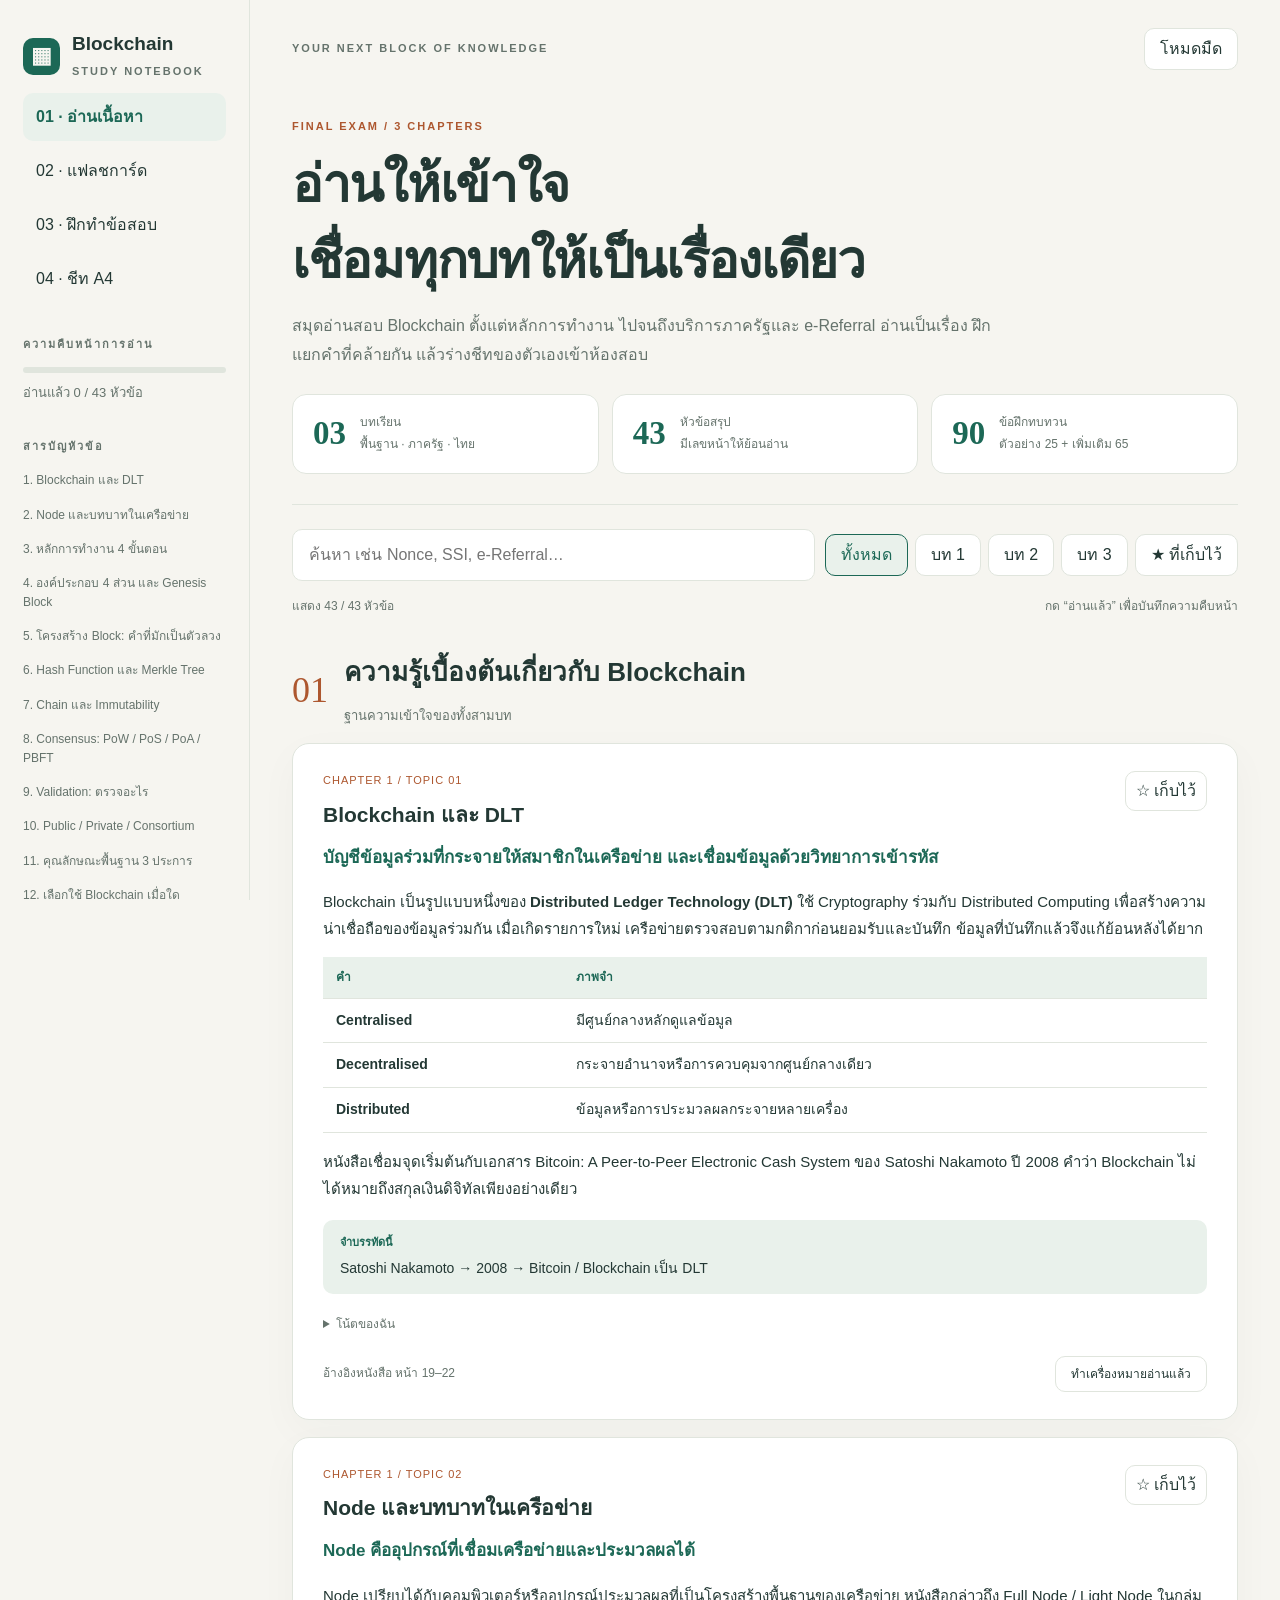
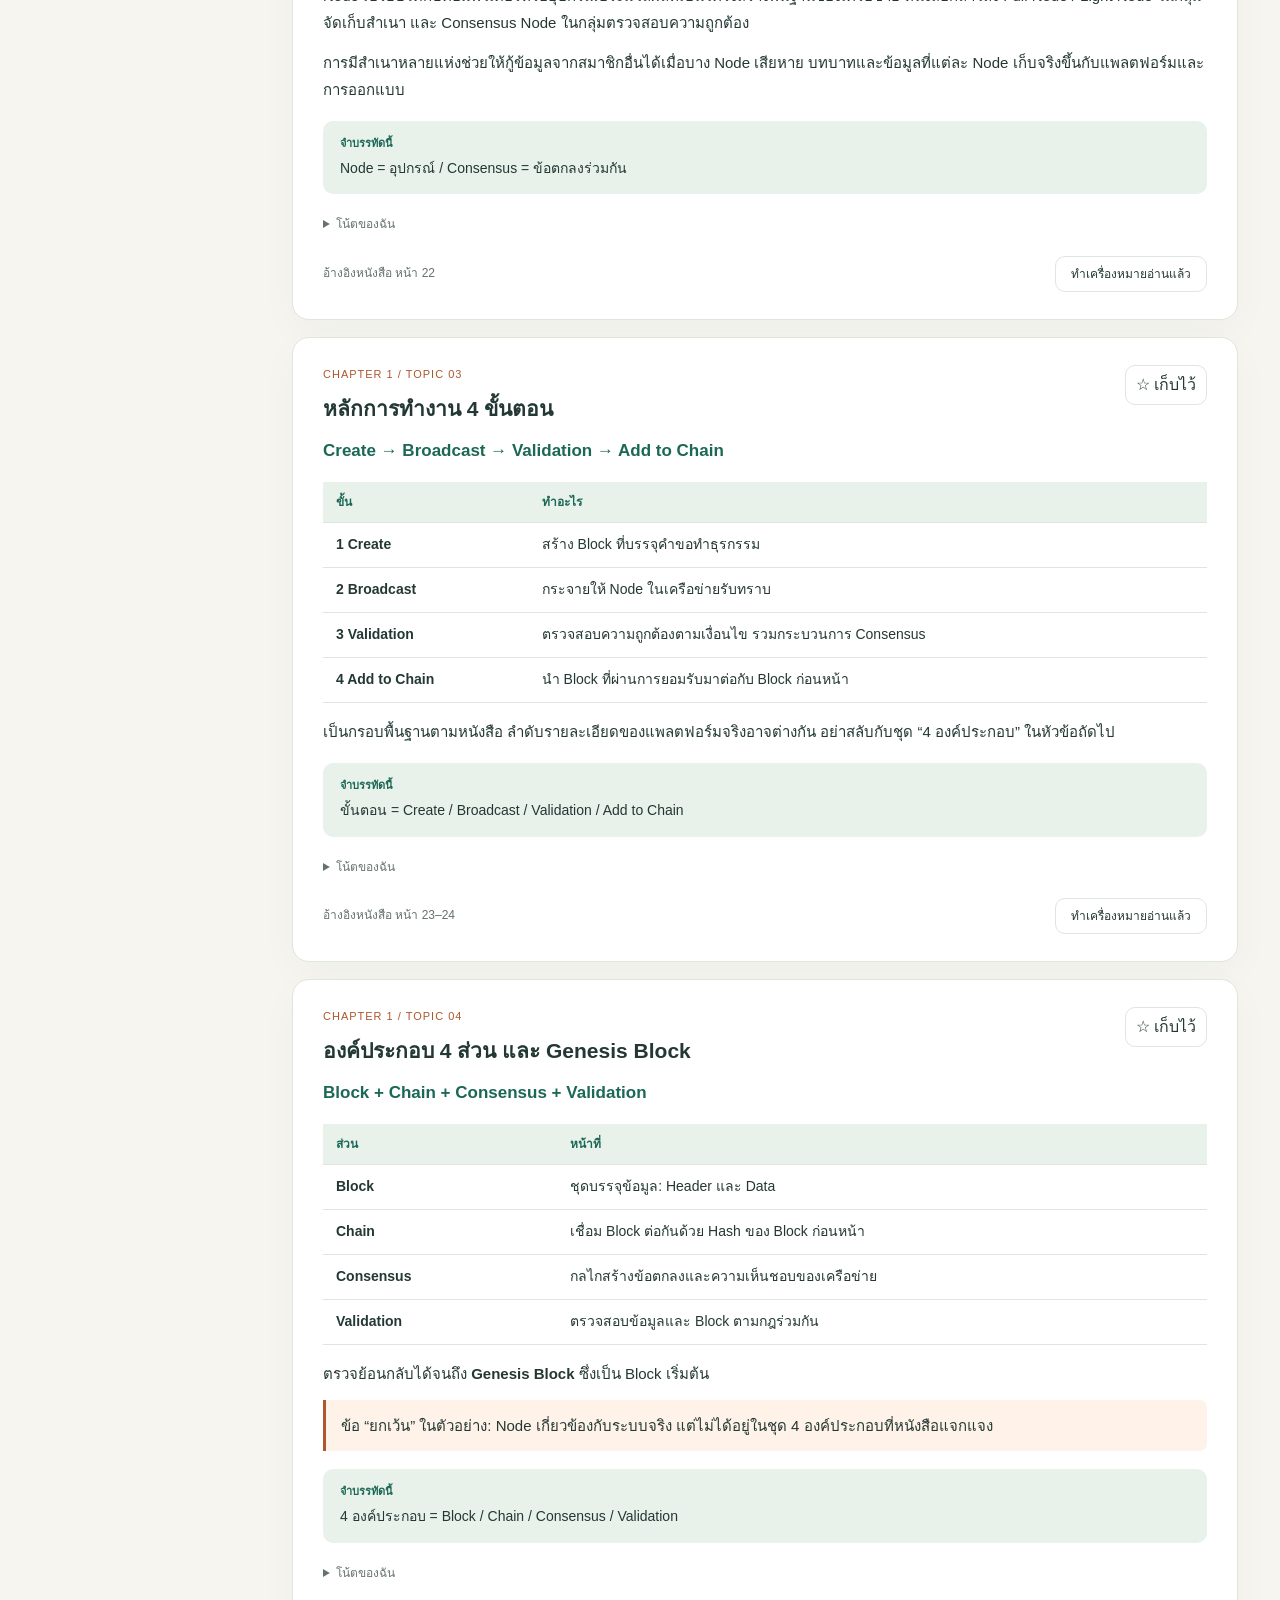
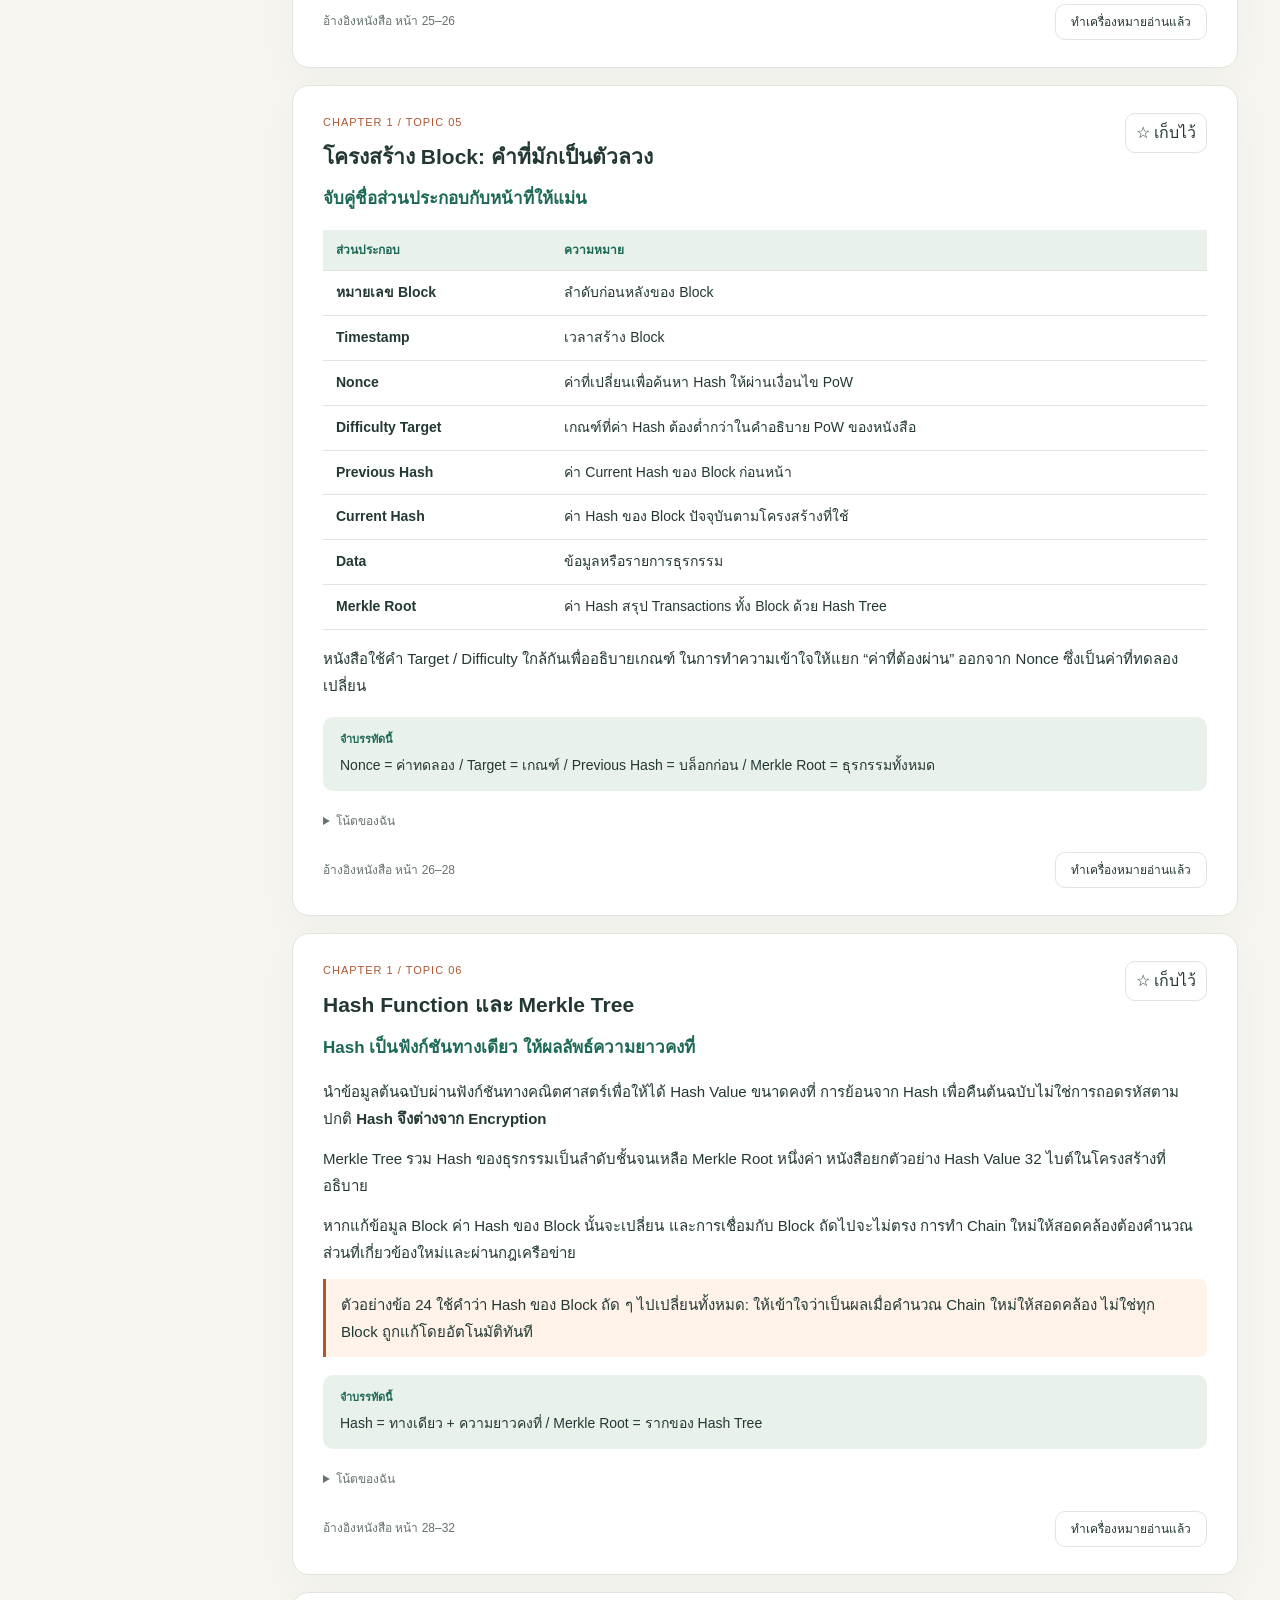
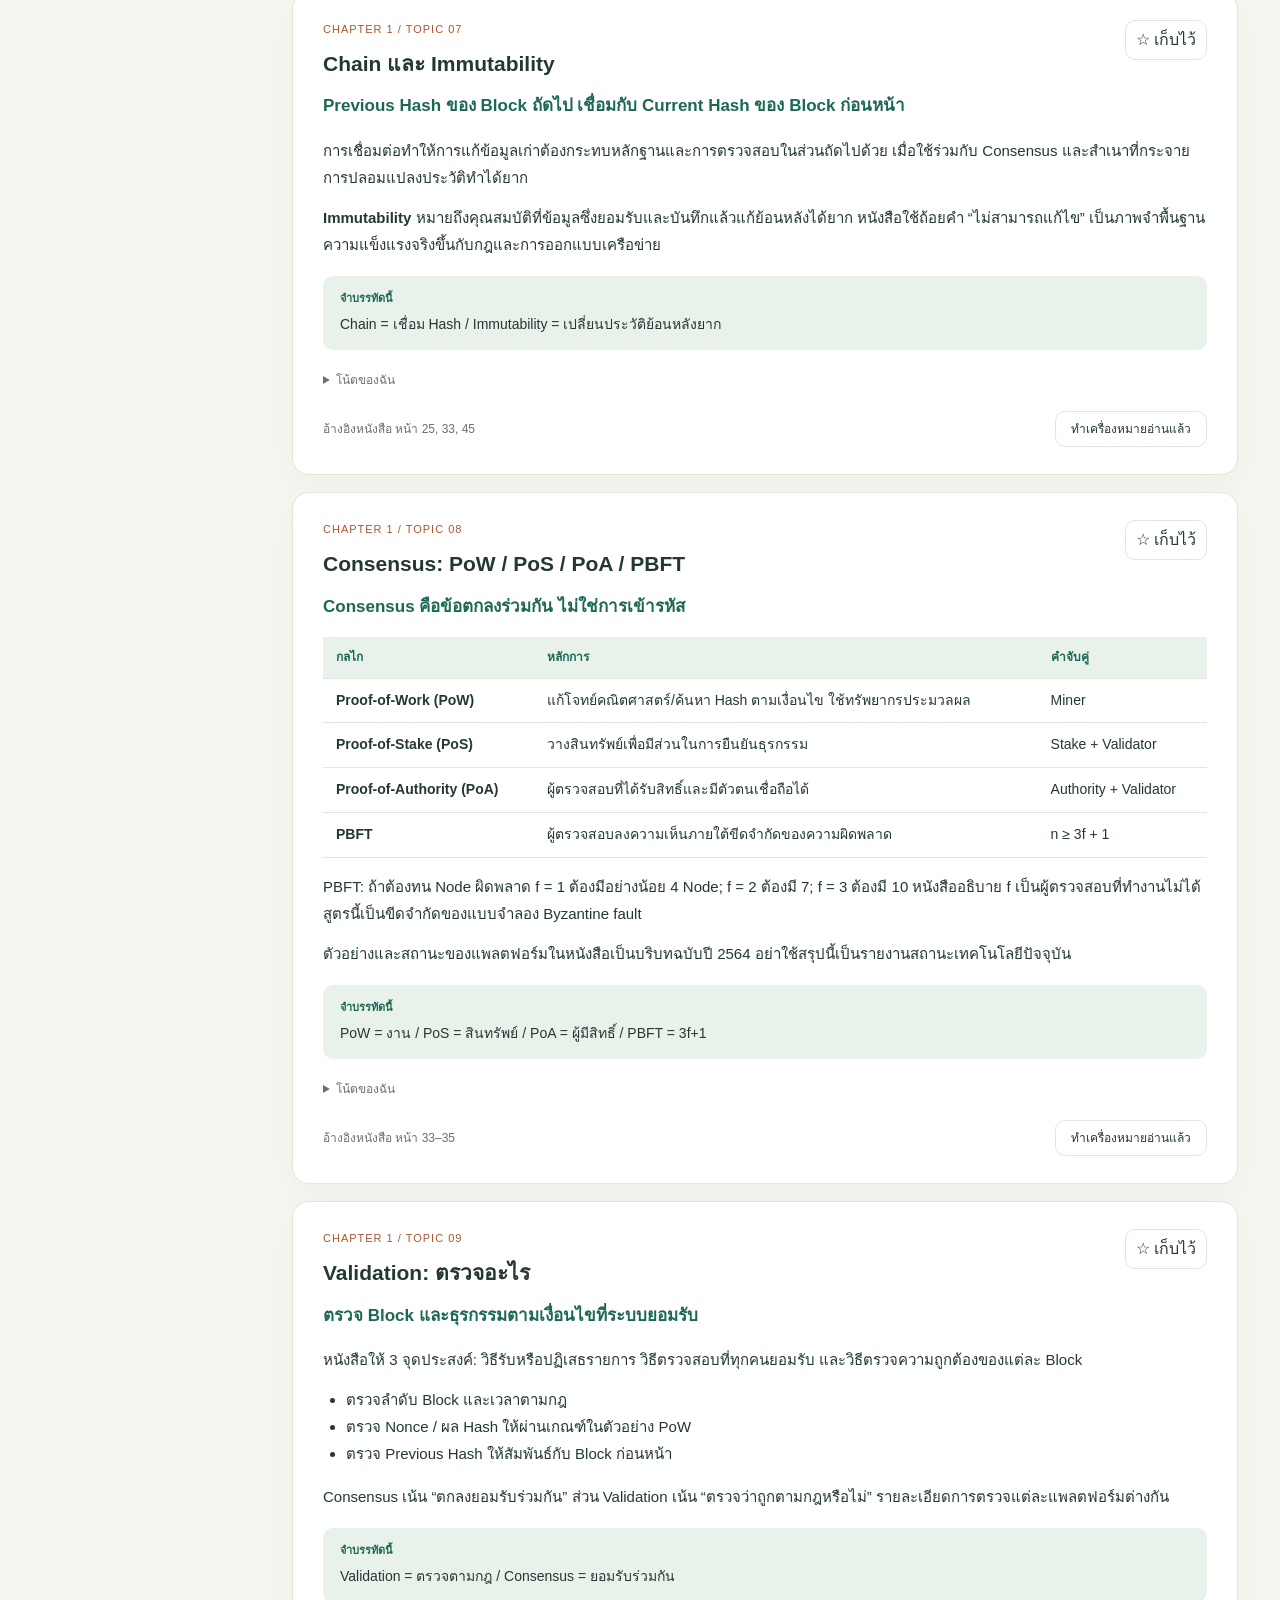
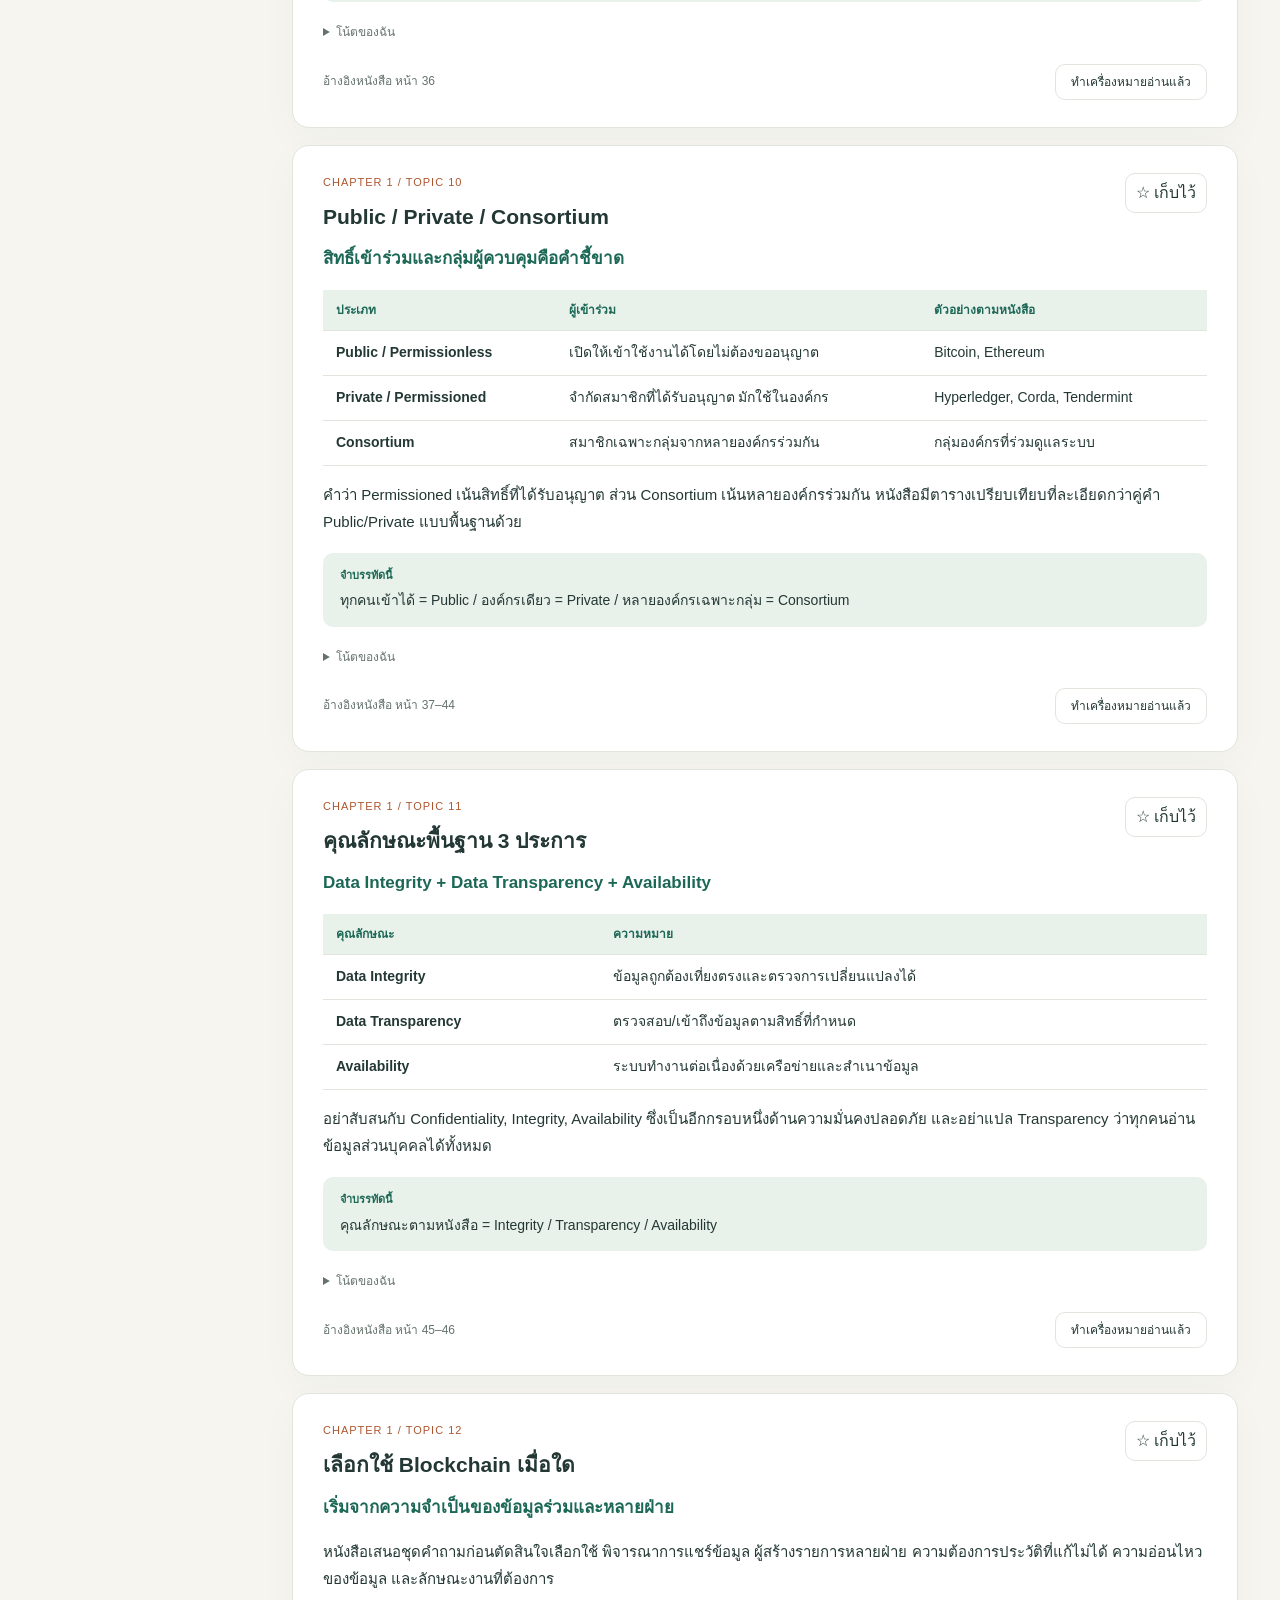
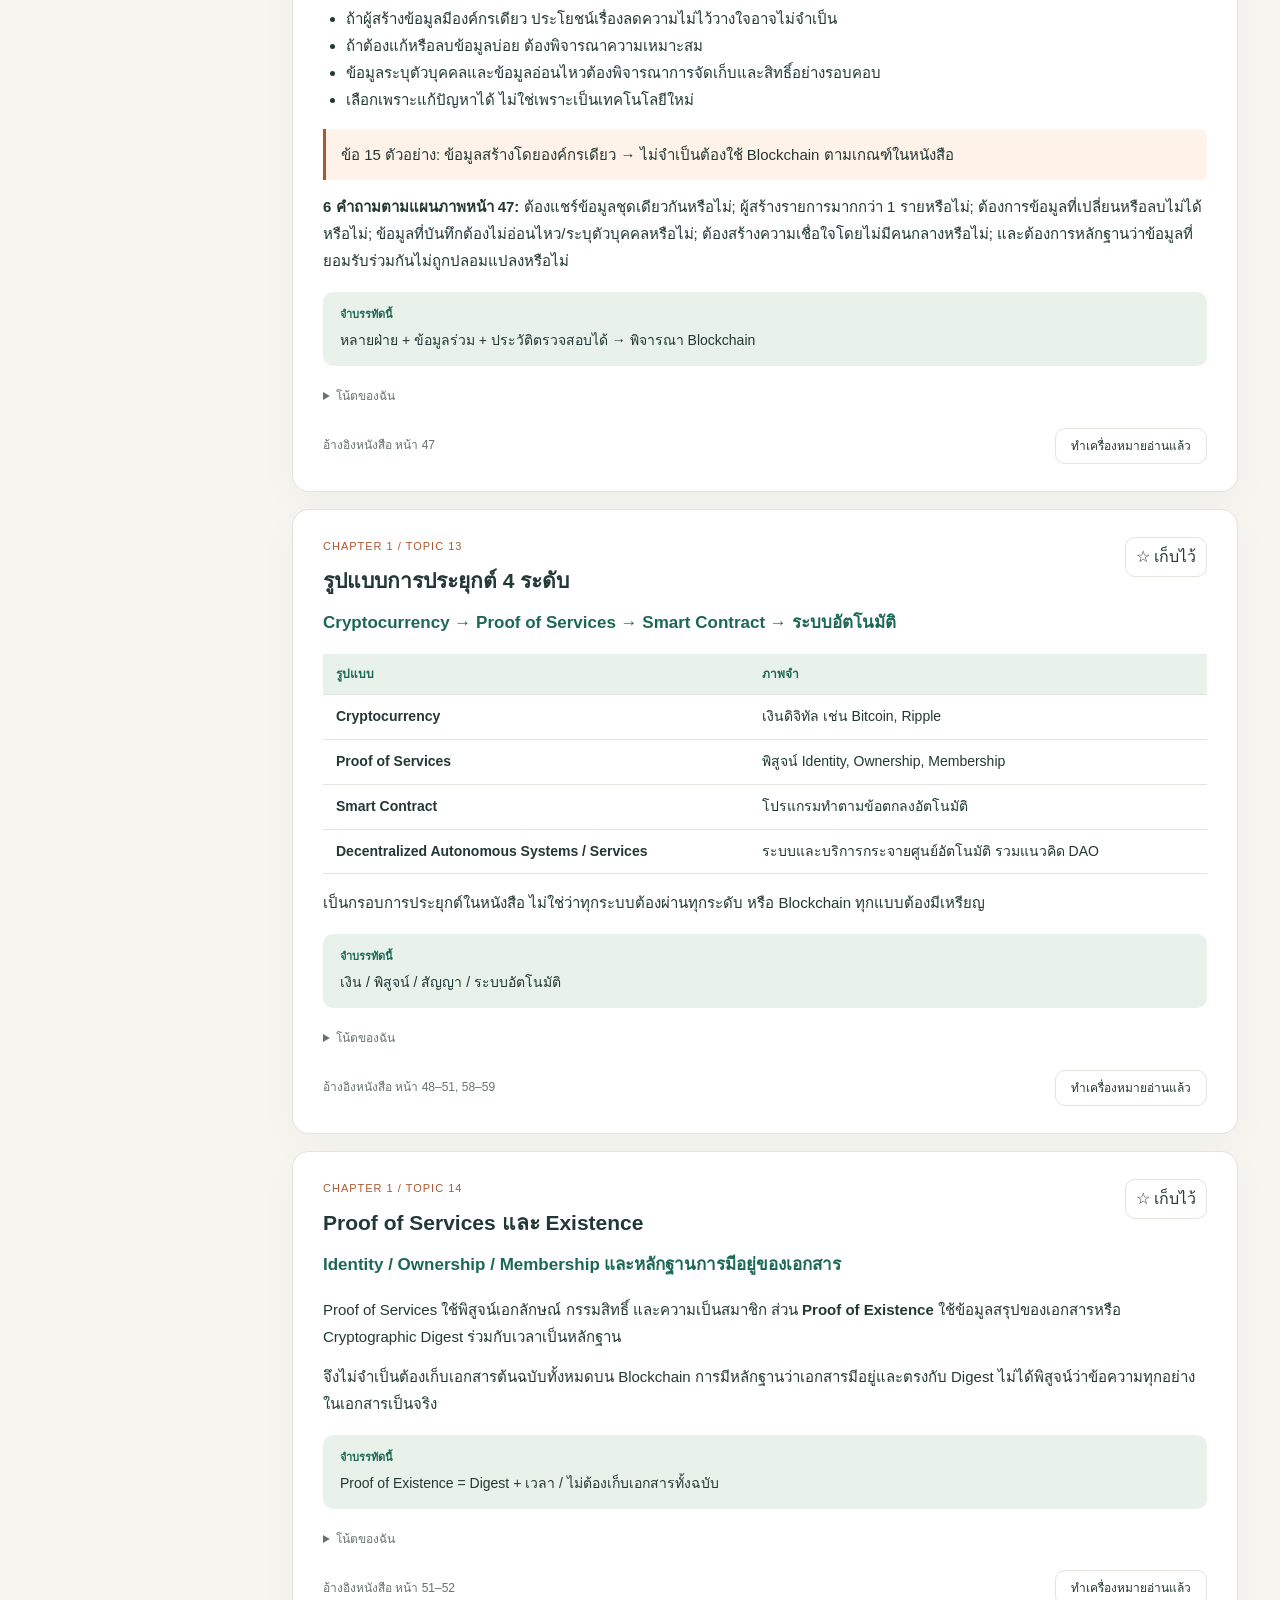
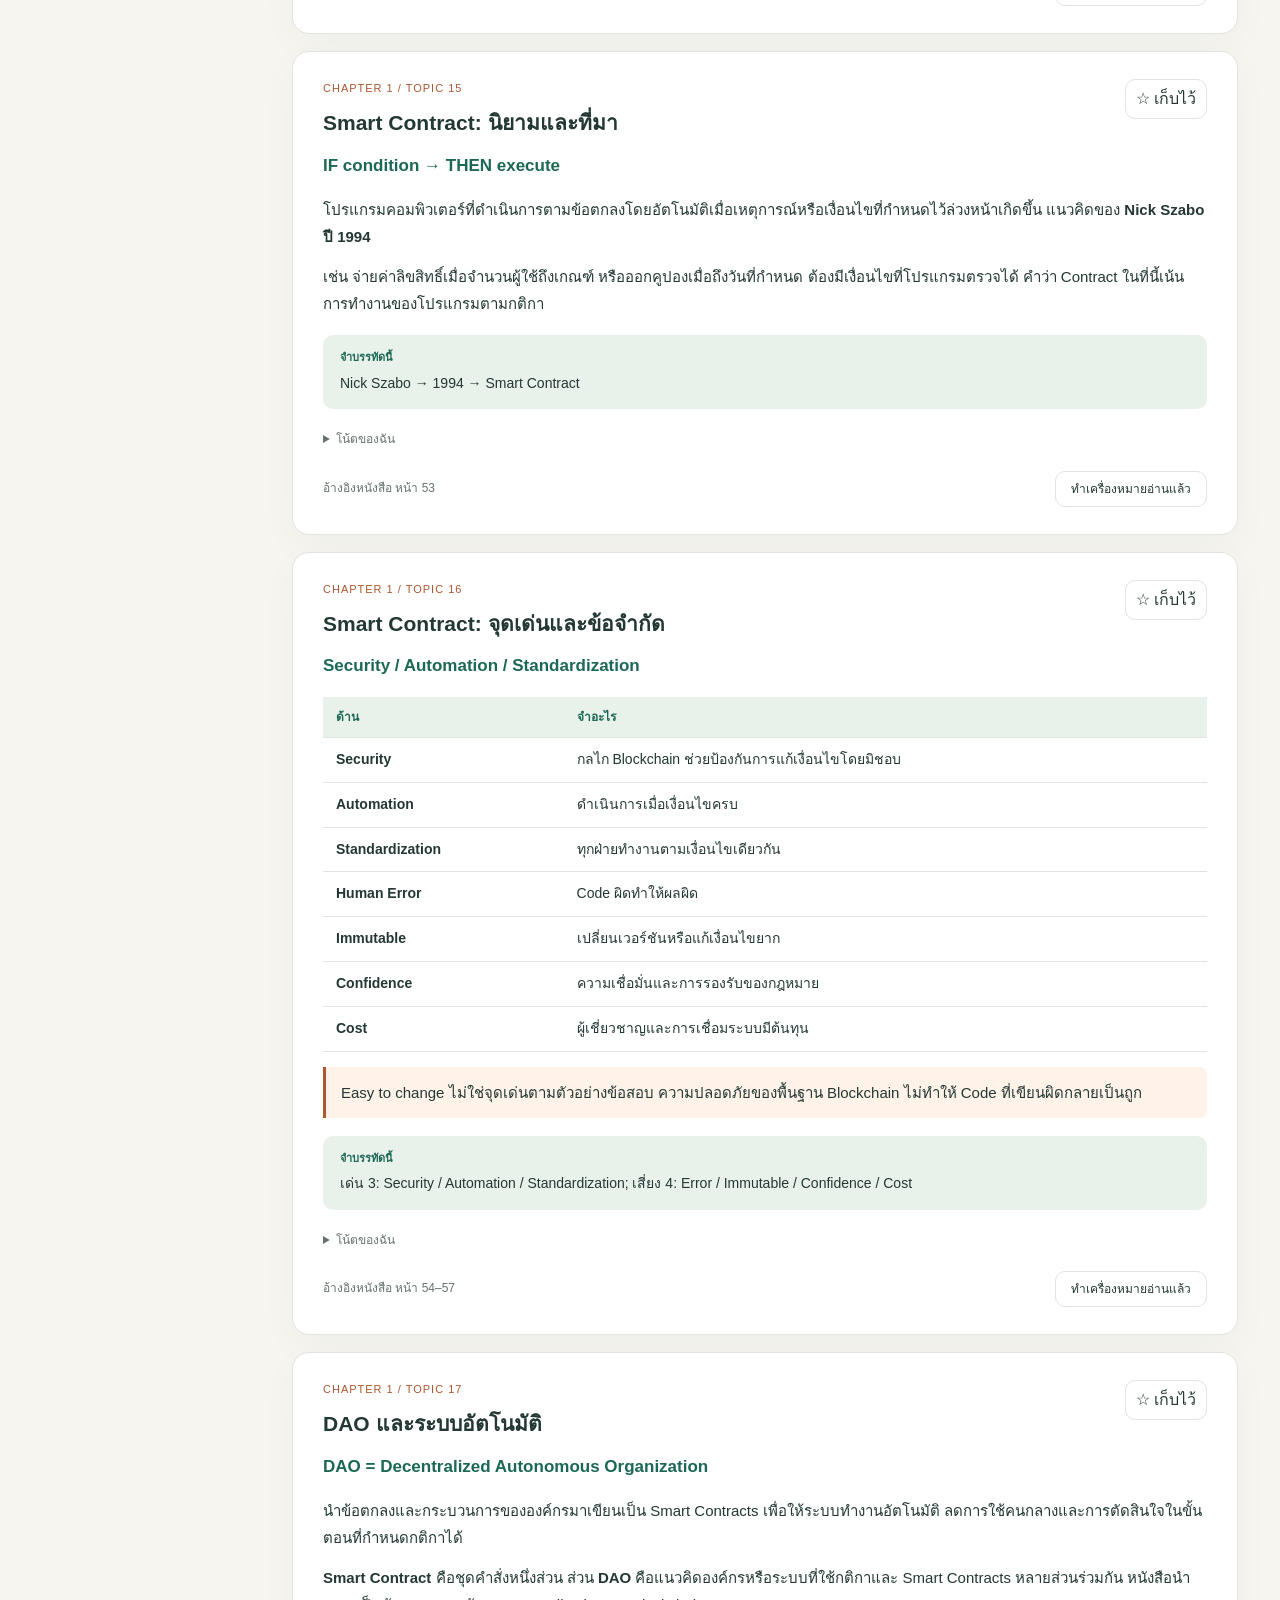
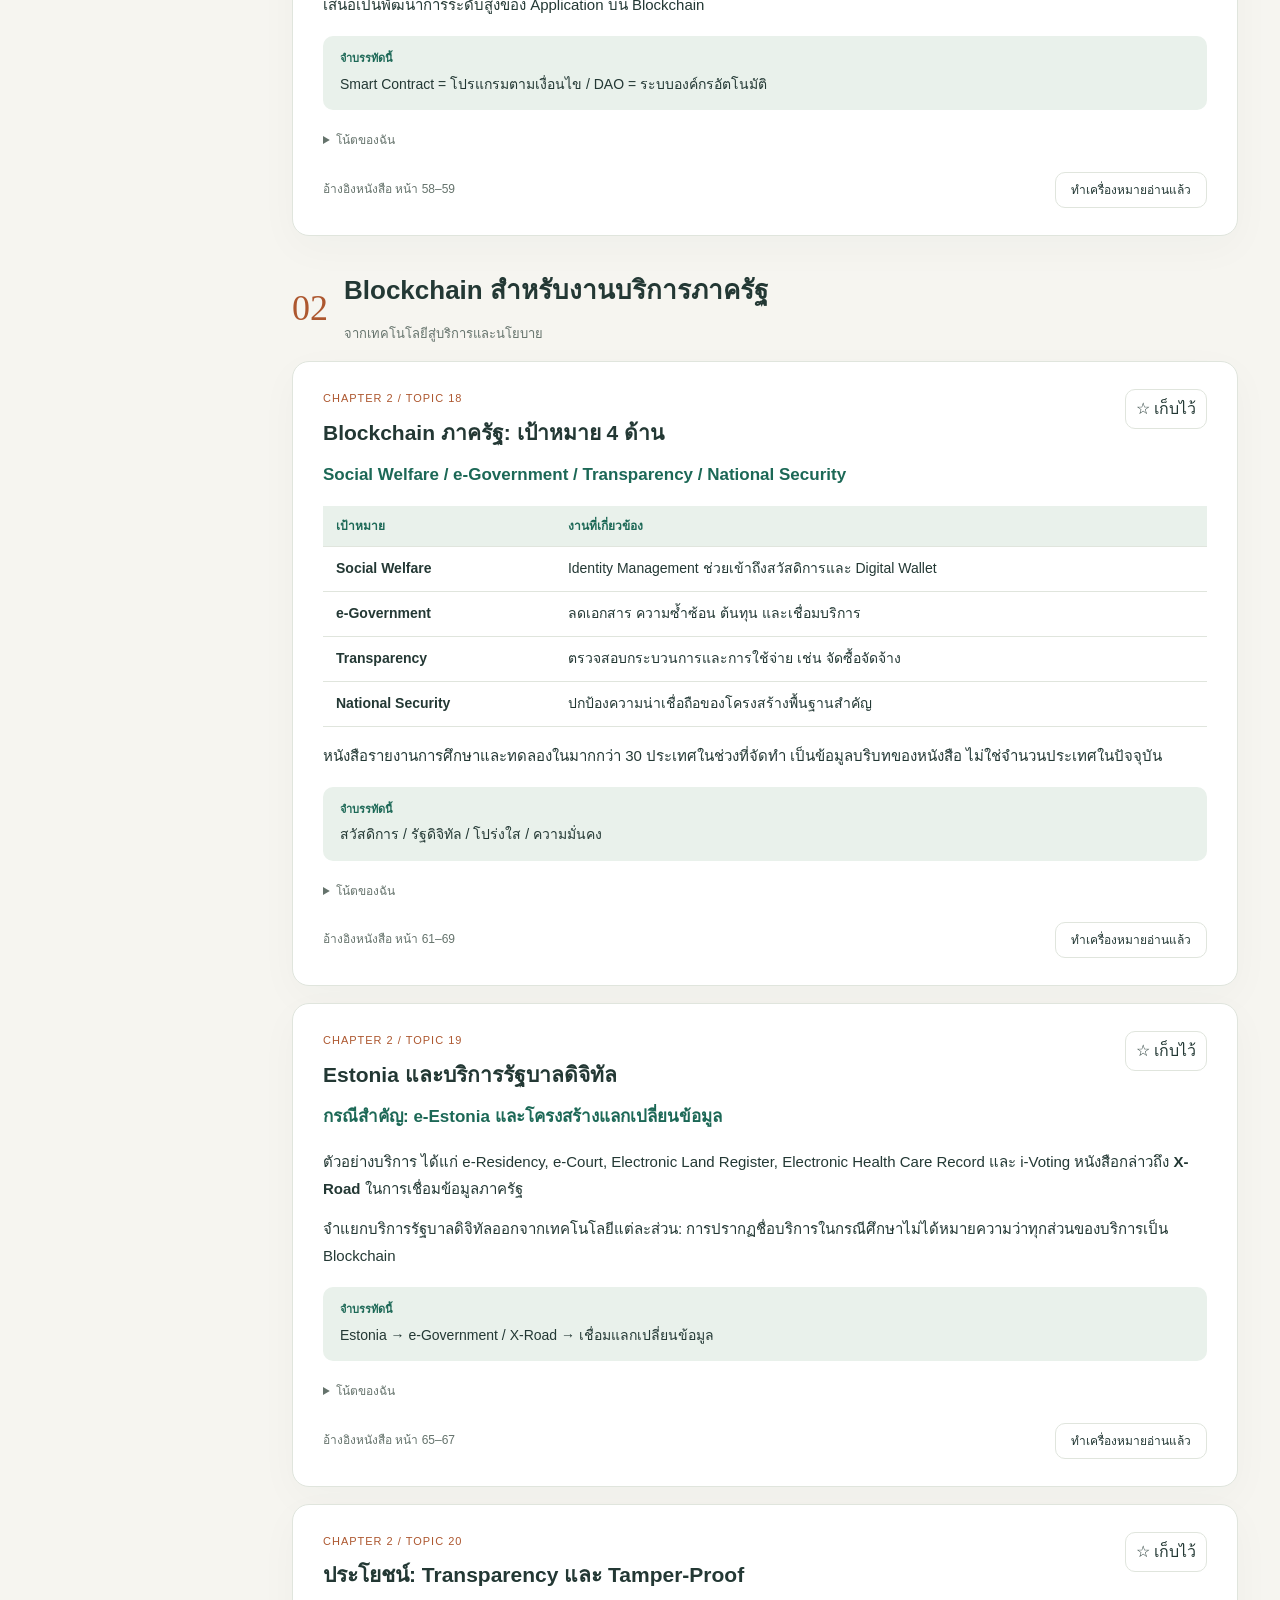
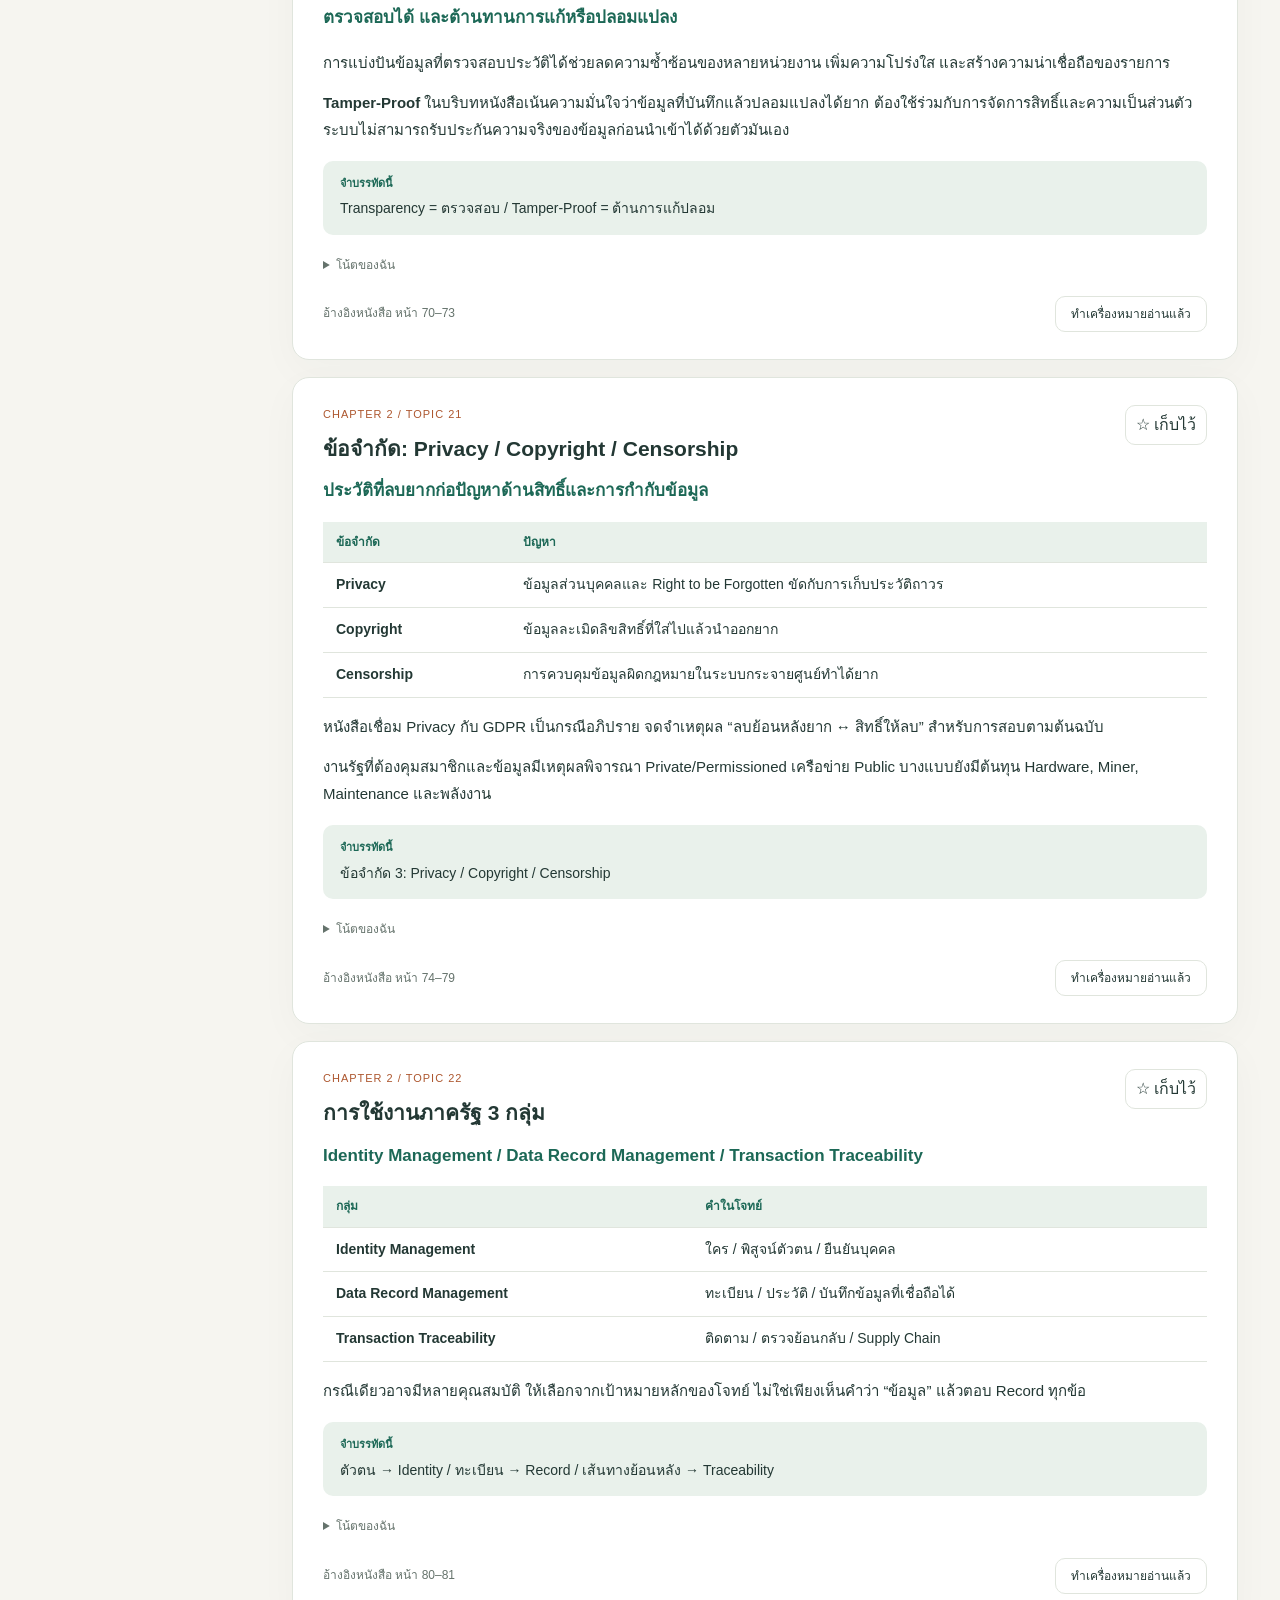
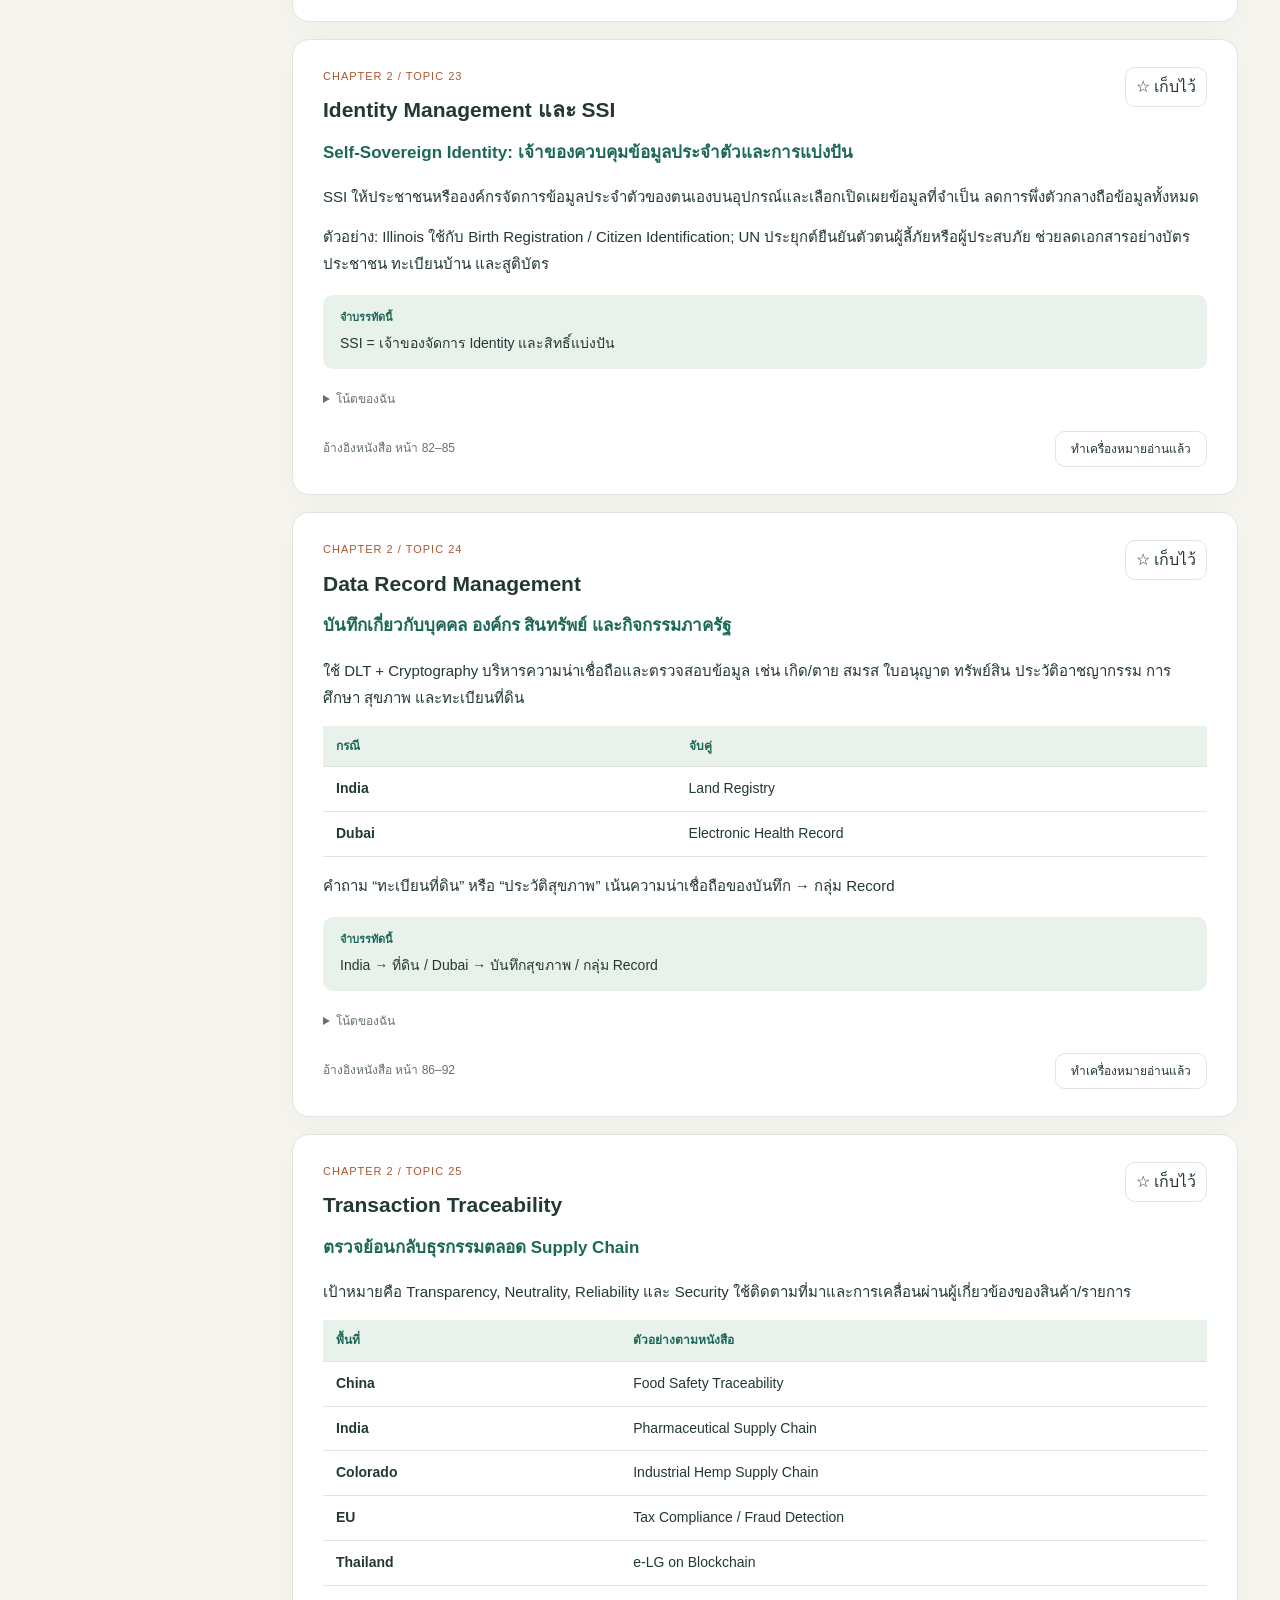
==== index.html @ 97eaed73 "Add files via upload" ====
<!doctype html><html lang="th"><head><meta charset="utf-8"><meta name="viewport" content="width=device-width,initial-scale=1"><meta name="description" content="สรุปอ่านสอบ Blockchain 3 บท พร้อมแบบฝึก 90 ข้อ แฟลชการ์ด และชีท A4 ใช้งานออฟไลน์"><title>Blockchain — สมุดอ่านสอบ 3 บท</title><style>
:root{--bg:#f6f5f0;--paper:#fff;--ink:#233834;--muted:#65736c;--accent:#1c6856;--soft:#e9f1eb;--line:#e0e5dd;--orange:#ad572f;--warn:#fff3e9;--shadow:0 12px 40px #23383408;font-size:16px;color-scheme:light}*{box-sizing:border-box}html{scroll-behavior:smooth}body{margin:0;background:var(--bg);color:var(--ink);font-family:Tahoma,'Leelawadee UI',sans-serif;line-height:1.8}body.dark{--bg:#15221f;--paper:#1e302b;--ink:#e7eee8;--muted:#b0beb5;--accent:#8ad5af;--soft:#2b4438;--line:#3e5145;--orange:#f5b48b;--warn:#453629;color-scheme:dark}button,input,select,textarea{font:inherit}button,a,input,select,textarea{touch-action:manipulation}button{cursor:pointer;border:1px solid var(--line);background:var(--paper);color:var(--ink);border-radius:10px;padding:8px 15px;line-height:1.5}button:hover{border-color:var(--accent);background:var(--soft)}button:disabled{opacity:.45;cursor:default}a{color:var(--accent);text-underline-offset:4px}button.primary{background:var(--accent);color:var(--bg);border-color:var(--accent);font-weight:bold}button.active{background:var(--soft);color:var(--accent);border-color:var(--accent)}:focus-visible{outline:3px solid var(--orange);outline-offset:3px}[hidden]{display:none!important}.skip{position:fixed;top:-80px;left:15px;z-index:99;background:var(--paper);padding:12px}.skip:focus{top:15px}.layout{max-width:1550px;margin:auto;display:grid;grid-template-columns:250px 1fr;min-height:100vh}.sidebar{padding:32px 23px;border-right:1px solid var(--line);position:sticky;top:0;height:100vh;overflow:auto}.brand{display:flex;gap:12px;align-items:center;line-height:1.3;font-size:19px;font-weight:bold}.brandmark{width:37px;height:37px;background:var(--accent);color:var(--bg);display:grid;place-items:center;border-radius:10px;font-size:22px}.eyebrow{font-size:11px;letter-spacing:2px;text-transform:uppercase;color:var(--muted);font-weight:bold}.sidebar .eyebrow{margin-top:32px}.nav{display:flex;flex-direction:column;gap:6px;margin:12px 0 24px}.nav button{border-color:transparent;text-align:left;background:transparent;padding:11px 12px}.nav button.active{background:var(--soft);font-weight:bold;color:var(--accent)}.toc{font-size:12px;line-height:1.6;display:flex;flex-direction:column;gap:5px;margin-top:10px}.toc a{text-decoration:none;display:block;padding:5px 0;color:var(--muted)}.toc a:hover{color:var(--accent)}.side-footer{border-top:1px solid var(--line);margin-top:20px;padding-top:14px;font-size:11px;color:var(--muted)}main{min-width:0;padding:28px 42px 60px;max-width:1250px}.topbar{display:flex;align-items:center;justify-content:space-between;gap:15px;padding-bottom:25px}.pill{display:inline-block;border:1px solid var(--line);border-radius:30px;font-size:12px;padding:4px 12px;color:var(--muted)}h1,h2,h3,h4{line-height:1.5;margin:0 0 12px}h1{font-size:clamp(30px,4vw,51px);letter-spacing:-1.3px}h2{font-size:26px}h3{font-size:21px}h4{font-size:17px}p{margin:0 0 13px}.hero{border-bottom:1px solid var(--line);padding:22px 0 30px;position:relative}.hero p{max-width:720px;color:var(--muted)}.hero .eyebrow{color:var(--orange);margin-bottom:10px}.stats{display:grid;grid-template-columns:repeat(3,1fr);gap:13px;margin:25px 0 0}.stat{padding:17px 20px;background:var(--paper);border:1px solid var(--line);border-radius:14px;display:flex;align-items:center;gap:14px}.stat b{font-family:Georgia,serif;font-size:33px;color:var(--accent);line-height:1}.stat span{font-size:12px;color:var(--muted)}.toolbar{display:flex;gap:10px;flex-wrap:wrap;margin:24px 0 15px;align-items:center}.search{flex:1;min-width:190px;position:relative}.search input{width:100%;padding:11px 16px;border:1px solid var(--line);border-radius:10px;background:var(--paper);color:var(--ink)}.tabs{display:flex;gap:7px;flex-wrap:wrap}.subtle{font-size:13px;color:var(--muted)}.resultbar{display:flex;justify-content:space-between;gap:15px;font-size:12px;color:var(--muted);margin-bottom:18px}.meter{height:6px;width:100%;border-radius:9px;background:var(--line);overflow:hidden;margin-top:12px}.meter span{display:block;height:100%;background:var(--accent);transition:width .2s}.chapterhead{margin:35px 0 16px;display:flex;align-items:center;gap:16px}.chapternum{font:36px Georgia,serif;color:var(--orange)}.chapterhead p{font-size:13px;color:var(--muted);margin:0}.card{background:var(--paper);border:1px solid var(--line);border-radius:17px;padding:27px 30px;margin-bottom:17px;box-shadow:var(--shadow);scroll-margin-top:20px}.cardtop{display:flex;justify-content:space-between;gap:14px;align-items:start}.card .label{font-size:11px;letter-spacing:1px;color:var(--orange);margin-bottom:8px}.card .lead{font-size:17px;font-weight:bold;margin-bottom:15px;color:var(--accent)}.card .body{font-size:15px}.card .body ul{padding-left:23px;margin:0 0 16px}.tablewrap{overflow:auto;margin:15px 0}table{width:100%;border-collapse:collapse;font-size:14px;line-height:1.7}th{text-align:left;background:var(--soft);color:var(--accent);font-size:12px}th,td{padding:10px 13px;border-bottom:1px solid var(--line);vertical-align:top}td:first-child{font-weight:bold;min-width:120px}.key{background:var(--soft);padding:13px 17px;border-radius:10px;font-size:14px;margin-top:18px}.key b{color:var(--accent);display:block;font-size:11px;margin-bottom:3px}.trap{background:var(--warn);border-left:3px solid var(--orange);padding:12px 15px;border-radius:0 7px 7px 0}.cardfoot{display:flex;justify-content:space-between;align-items:center;gap:12px;margin-top:20px;color:var(--muted);font-size:12px}.readbtn.done{color:var(--accent);background:var(--soft)}.bookmark{padding:7px 10px;white-space:nowrap}.note{margin-top:20px}.note summary{cursor:pointer;font-size:12px;color:var(--muted)}textarea{width:100%;border:1px solid var(--line);border-radius:8px;background:var(--bg);color:var(--ink);padding:12px;min-height:90px;margin-top:10px;resize:vertical}.panel-intro{padding:23px 0}.flashbox{text-align:center;max-width:770px;margin:22px auto}.flashbox .card{min-height:330px;display:flex;flex-direction:column;justify-content:center;align-items:center}.flashbox h3{font-size:29px}.flashbox .answer{font-size:20px;color:var(--accent);padding:20px 0}.buttonrow{display:flex;gap:10px;align-items:center;flex-wrap:wrap}.center{justify-content:center}.quizshell{max-width:850px;margin:25px auto}.quizhead{display:flex;justify-content:space-between;gap:10px;align-items:center;margin-bottom:20px}.choices{display:grid;gap:10px;margin-top:22px}.choice{text-align:left;padding:14px 16px;display:flex;align-items:flex-start;gap:13px;font-size:15px}.choice span{display:grid;place-items:center;flex-shrink:0;background:var(--soft);width:28px;height:28px;border-radius:7px;font-size:12px;font-weight:bold}.choice.selected{border:2px solid var(--accent);padding:13px 15px;background:var(--soft)}.choice.correct{border:2px solid var(--accent);padding:13px 15px}.choice.wrong{border:2px solid var(--orange);padding:13px 15px;background:var(--warn)}.feedback{margin-top:20px;border-radius:10px;padding:18px;background:var(--soft);font-size:14px}.feedback.bad{background:var(--warn)}.score{font:65px Georgia,serif;color:var(--accent);margin:10px 0}.quizdots{display:flex;flex-wrap:wrap;gap:5px;margin:18px 0}.quizdots button{font-size:11px;padding:3px 7px;border-radius:6px;min-width:32px}.quizdots button.answered{background:var(--soft)}.quizdots button.current{border-color:var(--accent);font-weight:bold}.sheet-toolbar{margin:15px 0}.sheet-paper{background:white;color:#18251f;width:210mm;min-height:297mm;padding:10mm;margin:24px auto;box-shadow:0 5px 25px #0001;font-family:Tahoma,sans-serif;font-size:7.5pt;line-height:1.5}.sheet-head{display:flex;justify-content:space-between;gap:5mm;border-bottom:2px solid #1c6856;padding-bottom:3mm;margin-bottom:4mm}.sheet-head b{font-size:12pt}.sheet-head span{font-size:7pt}.sheet-cols{display:grid;grid-template-columns:repeat(3,minmax(0,1fr));gap:4mm}.sheet-cols>div+div{border-left:1px solid #d4dcd5;padding-left:4mm}.sheet-cols h3{font-size:10pt;color:#1c6856;margin:0 0 2mm}.sheet-cols h4{font-size:8pt;margin:2mm 0 1mm;color:#914826}.sheet-cols p{margin:0 0 2mm;overflow-wrap:anywhere}.sheet-viewport{overflow:auto}.empty{padding:50px;text-align:center;color:var(--muted)}.mobilebrand{display:none}.notice{padding:10px 15px;background:var(--warn);font-size:13px;border-radius:8px;margin-bottom:15px}.sources{margin-top:32px;color:var(--muted);font-size:12px;line-height:1.8}.sourcecard{border-top:1px solid var(--line);padding-top:20px;margin-top:20px}#quizFilters select,#flashCh{padding:8px 12px;border:1px solid var(--line);border-radius:8px;background:var(--paper);color:var(--ink)}@media(min-width:1450px){.card{padding:30px 36px}}@media(max-width:1050px){.layout{grid-template-columns:215px 1fr}main{padding:24px}.sidebar{padding:28px 17px}.card{padding:22px}.stat{padding:14px 13px;gap:8px}.stat b{font-size:28px}}@media(max-width:760px){.layout{display:block}.sidebar{position:static;height:auto;padding:15px 18px;border-right:0;border-bottom:1px solid var(--line)}.brand{font-size:15px}.brandmark{width:29px;height:29px;font-size:18px}.sidebar .eyebrow,.side-footer,#toc,.sidebar .meter,#sideProgress{display:none}.nav{flex-direction:row;overflow:auto;margin:13px 0 0;gap:4px}.nav button{font-size:12px;padding:8px 10px;white-space:nowrap}.topbar{padding-bottom:10px}.topbar .eyebrow{font-size:10px;letter-spacing:.5px}main{padding:20px 17px 40px}h1{font-size:33px}.hero{padding:14px 0 24px}.hero p{font-size:14px}.stats{gap:7px}.stat{padding:12px 9px;display:block}.stat b{font-size:27px;display:block;margin-bottom:8px}.stat span{font-size:10px}.toolbar{gap:8px}.search{flex-basis:100%}.tabs button{font-size:12px;padding:7px 10px}.card{padding:19px 18px;border-radius:13px}.card h3{font-size:19px}.card .lead{font-size:15px}.card .body{font-size:14px}.cardtop{gap:8px}.bookmark{font-size:11px;padding:6px}.cardfoot{align-items:start;flex-direction:column}.flashbox h3{font-size:23px}.quizhead{flex-wrap:wrap}.chapterhead{gap:12px}.chapterhead h2{font-size:21px}.resultbar{font-size:11px}.sheet-paper{margin-left:0}.choice{font-size:14px}.sourcecard table{font-size:12px}}@media(prefers-reduced-motion:reduce){html{scroll-behavior:auto}*{transition:none!important}}@page{size:A4 portrait;margin:0}@media print{body{background:white!important;color:black!important}.skip,.sidebar,.topbar,.hero,.toolbar,.resultbar,.panel-intro,.sheet-toolbar,.sources,.notice,footer{display:none!important}.layout{display:block}main{padding:0;max-width:none}.sheet-viewport{overflow:visible}.sheet-paper{box-shadow:none;margin:0;width:210mm;min-height:0;height:auto;padding:10mm;font-size:7.5pt}.sheet-cols{break-inside:avoid}body.print-sheet .panel{display:none!important}body.print-sheet #sheetPanel{display:block!important}body:not(.print-sheet) .card{box-shadow:none;break-inside:avoid}body:not(.print-sheet) .card .bookmark,body:not(.print-sheet) .card .readbtn,body:not(.print-sheet) .note{display:none}body:not(.print-sheet) .card{color:#18251f;background:white;border-color:#ddd}body:not(.print-sheet) .chapterhead{break-after:avoid}}
</style></head><body><a href="#main" class="skip">ข้ามไปเนื้อหา</a><div class="layout"><aside class="sidebar"><div class="brand"><span class="brandmark" aria-hidden="true">▦</span><span>Blockchain<br><small class="eyebrow">STUDY NOTEBOOK</small></span></div><nav class="nav" aria-label="โหมดอ่านสอบ"><button data-tab="study" class="active" aria-current="page">01 · อ่านเนื้อหา</button><button data-tab="flash">02 · แฟลชการ์ด</button><button data-tab="quiz">03 · ฝึกทำข้อสอบ</button><button data-tab="sheet">04 · ชีท A4</button></nav><div class="eyebrow">ความคืบหน้าการอ่าน</div><div class="meter"><span id="sideMeter" style="width:0%"></span></div><p id="sideProgress" class="subtle" style="margin-top:8px">อ่านแล้ว 0 / 43 หัวข้อ</p><div class="eyebrow">สารบัญหัวข้อ</div><div id="toc" class="toc"></div><div class="side-footer">อ้างอิงหนังสือ Blockchain for Government Services<br>เวอร์ชัน 2.0 · มกราคม 2564<br><br>เปิดไฟล์นี้ได้โดยไม่ใช้อินเทอร์เน็ต</div></aside><main id="main" tabindex="-1"><div class="topbar"><span class="eyebrow">YOUR NEXT BLOCK OF KNOWLEDGE</span><button id="themeBtn" aria-label="สลับโหมดสว่างและมืด">โหมดมืด</button></div><div id="storageNotice" class="notice" hidden>เบราว์เซอร์นี้ไม่อนุญาตบันทึกข้อมูล ความคืบหน้าและโน้ตจะใช้ได้เฉพาะรอบที่เปิดหน้านี้</div><header class="hero"><div class="eyebrow">FINAL EXAM / 3 CHAPTERS</div><h1>อ่านให้เข้าใจ<br>เชื่อมทุกบทให้เป็นเรื่องเดียว</h1><p>สมุดอ่านสอบ Blockchain ตั้งแต่หลักการทำงาน ไปจนถึงบริการภาครัฐและ e-Referral อ่านเป็นเรื่อง ฝึกแยกคำที่คล้ายกัน แล้วร่างชีทของตัวเองเข้าห้องสอบ</p><div class="stats"><div class="stat"><b>03</b><span>บทเรียน<br>พื้นฐาน · ภาครัฐ · ไทย</span></div><div class="stat"><b>43</b><span>หัวข้อสรุป<br>มีเลขหน้าให้ย้อนอ่าน</span></div><div class="stat"><b>90</b><span>ข้อฝึกทบทวน<br>ตัวอย่าง 25 + เพิ่มเติม 65</span></div></div></header>
<section id="studyPanel" class="panel"><div class="toolbar"><label class="search"><span class="sr-only" hidden>ค้นหาเนื้อหา</span><input id="searchInput" type="search" aria-label="ค้นหาหัวข้อและคำศัพท์" placeholder="ค้นหา เช่น Nonce, SSI, e-Referral…"></label><div class="tabs" role="group" aria-label="เลือกบท"><button data-ch="0" class="active">ทั้งหมด</button><button data-ch="1">บท 1</button><button data-ch="2">บท 2</button><button data-ch="3">บท 3</button><button id="bookmarksOnly" aria-pressed="false">★ ที่เก็บไว้</button></div></div><div class="resultbar"><span id="resultCount" aria-live="polite"></span><span>กด “อ่านแล้ว” เพื่อบันทึกความคืบหน้า</span></div><div id="lessons"></div><div id="noResults" class="empty" hidden>ไม่พบหัวข้อที่ตรงกับคำค้น<br><button id="clearSearch">แสดงหัวข้อทั้งหมด</button></div></section>
<section id="flashPanel" class="panel" hidden><div class="panel-intro"><h2>นึกคำตอบก่อนเปิดดู</h2><p class="subtle">43 ใบ จากประโยคจำสำคัญของแต่ละหัวข้อ ลองอธิบายด้วยคำของตัวเอง</p><label for="flashCh">เลือกบท </label><select id="flashCh"><option value="0">ทุกบท</option><option value="1">บท 1</option><option value="2">บท 2</option><option value="3">บท 3</option></select></div><div class="flashbox"><div id="flashCard" class="card"></div><div class="buttonrow center"><button id="flashPrev">← ก่อนหน้า</button><button id="flashReveal" class="primary">เปิดคำตอบ</button><button id="flashNext">ถัดไป →</button></div></div></section>
<section id="quizPanel" class="panel" hidden><div class="panel-intro"><h2>ฝึกจับคำสำคัญ แล้วตัดตัวเลือก</h2><p class="subtle">25 ข้อจากไฟล์ตัวอย่างบท 1 และ 65 ข้อที่สร้างเพิ่มจากหนังสือ แบบฝึกเพิ่มเติมไม่ใช่ข้อสอบจริง และไม่ได้ยืนยันสัดส่วนข้อสอบแต่ละบท</p><div id="quizFilters" class="buttonrow"><label for="quizMode">ชุดคำถาม</label><select id="quizMode"><option value="all">แบบฝึกทั้งหมด 90 ข้อ</option><option value="original">ตัวอย่างที่แนบ 25 ข้อ</option><option value="1">ทบทวนบท 1</option><option value="2">ทบทวนบท 2</option><option value="3">ทบทวนบท 3</option></select><button id="startPractice" class="primary">ฝึกพร้อมเฉลย</button><button id="startExam">จำลอง 90 ข้อ · เฉลยตอนจบ</button></div><p class="subtle" style="margin-top:10px">โหมดจำลองสลับลำดับคำถาม ใช้ทั้ง 90 ข้อและไม่มีการกำหนดเวลาแทนอาจารย์</p></div><div id="quizHost" class="quizshell"><div class="card"><h3>เริ่มด้วยตัวอย่าง 25 ข้อก็ได้</h3><p>ระวังคำว่า “ไม่ใช่ / ยกเว้น” และแยกชุด 4 ขั้นตอนออกจาก 4 องค์ประกอบ เฉลยแต่ละข้อมีลิงก์กลับไปอ่านหัวข้อที่เกี่ยวข้อง</p></div></div></section>
<section id="sheetPanel" class="panel" hidden><div class="panel-intro"><h2>ชีท A4 · ร่างจดเข้าห้องสอบ</h2><p class="subtle">แบ่ง 3 คอลัมน์ตามบท เหมาะสำหรับใช้ร่างจดตัวเล็กบน A4 หนึ่งหน้า ก่อนพิมพ์เลือก A4 แนวตั้ง, Scale 100%, ปิด Headers and footers และเปิด Background graphics ตรวจตัวอย่างก่อนพิมพ์</p><div class="buttonrow sheet-toolbar"><button id="printSheet" class="primary">พิมพ์ชีท A4 / บันทึกเป็น PDF</button><button data-tab="study">กลับไปอ่านรายละเอียด</button></div></div><div class="sheet-viewport"><div class="sheet-paper"><div class="sheet-head"><b>BLOCKCHAIN · แผ่นทบทวน A4</b><span>3 บท · อ้างอิงฉบับ 2564 · ใช้ร่างจดเข้าห้องสอบ</span></div><div class="sheet-cols">
<div><h3>01 พื้นฐาน</h3><p><b>Blockchain</b> = DLT / Shared Database + Cryptography + Distributed Computing; ข้อมูลร่วมแก้ย้อนหลังยาก<br><b>Satoshi Nakamoto → 2008 → Bitcoin</b><br><b>Nick Szabo → 1994 → Smart Contract</b></p><h4>4 ขั้นตอน ≠ 4 องค์ประกอบ</h4><p>Create → Broadcast → Validation → Add to Chain<br>Block + Chain + Consensus + Validation<br><b>Node</b> = อุปกรณ์เครือข่าย (ไม่อยู่ในชุด 4 องค์ประกอบของเล่ม)<br><b>Genesis Block</b> = Block แรก</p><h4>Block / Hash</h4><p>Header + Data; Timestamp = เวลาสร้าง<br>Previous Hash = Current Hash ของ Block ก่อน<br>Nonce = ค่าทดลองค้นหา Hash / Target = เกณฑ์ที่ต้องผ่าน<br>Merkle Root = Hash สรุป Transactions ทั้ง Block ด้วย Hash Tree<br>Hash = ทางเดียว + ผลความยาวคงที่<br>แก้ข้อมูล → Hash เปลี่ยน → จุดเชื่อมถัดไปไม่ตรง; ส่วนถัดไปเปลี่ยนเมื่อคำนวณ Chain ใหม่</p><h4>Consensus</h4><p>PoW = งานคณิตศาสตร์ + Miner<br>PoS = วางสินทรัพย์ + Validator<br>PoA = ผู้ตรวจสอบได้รับสิทธิ์/เชื่อถือได้<br>PBFT: n ≥ 3f+1 → f=1:4, f=2:7, f=3:10<br>Validation = ตรวจตามกฎ / Consensus = ยอมรับร่วมกัน</p><h4>ประเภท / คุณลักษณะ</h4><p>Public = Permissionless (Bitcoin/Ethereum)<br>Private = Permissioned (Hyperledger/Corda)<br>Consortium = หลายองค์กรเฉพาะกลุ่ม<br>คุณลักษณะ 3: Integrity / Transparency / Availability<br>Immutability = ประวัติแก้ย้อนหลังยาก<br>สร้างข้อมูลองค์กรเดียว → ไม่จำเป็นตามเกณฑ์เล่ม</p><h4>ประยุกต์ 4 แบบ</h4><p>Cryptocurrency = Bitcoin/Ripple<br>Proof of Services = Identity/Ownership/Membership<br>Proof of Existence = Digest + เวลา<br>Smart Contract = IF condition THEN execute<br>เด่น: Security / Automation / Standardization<br>จำกัด: Human Error / Immutable / Confidence / Cost<br>Easy to change ไม่ใช่จุดเด่น<br>DAO = องค์กร/ระบบใช้ Smart Contracts อัตโนมัติ</p></div>
<div><h3>02 งานบริการภาครัฐ</h3><h4>เป้าหมาย 4</h4><p>Social Welfare = สวัสดิการ + Identity/Wallet<br>e-Government = ลดซ้ำ/เชื่อมบริการ<br>Transparency = ตรวจสอบการใช้จ่าย<br>National Security = โครงสร้างพื้นฐานสำคัญ</p><h4>ประโยชน์ / ข้อจำกัด</h4><p>Transparency + Tamper-Proof<br>Privacy: Immutability ↔ Right to be Forgotten (GDPR ตามกรณีศึกษา)<br>Copyright: ข้อมูลละเมิดลบยาก<br>Censorship: กำกับข้อมูลผิดกฎหมายยาก<br>คุมสมาชิก/สิทธิ์ในงานรัฐ → พิจารณา Private<br>ต้นทุน Public บางแบบ: Hardware / Miner / Maintenance / พลังงาน</p><h4>3 กลุ่มใช้งาน</h4><p><b>Identity Management</b> = พิสูจน์ตัวตน<br>SSI = Self-Sovereign Identity; เจ้าของควบคุมข้อมูลประจำตัว/แบ่งปัน<br>Illinois → Birth Registration / Citizen ID<br>UN → ผู้ลี้ภัย/ผู้ประสบภัย</p><p><b>Data Record Management</b> = ทะเบียน/ประวัติ บุคคล องค์กร สินทรัพย์ กิจกรรม<br>India → Land Registry<br>Dubai → Electronic Health Record</p><p><b>Transaction Traceability</b> = ตรวจย้อนกลับ Supply Chain<br>China → Food Safety<br>India → ยา / Colorado → Industrial Hemp<br>EU → Tax Compliance/Fraud Detection<br>Thailand → e-LG (Letter of Guarantee)<br>เป้า: Transparency / Neutrality / Reliability / Security</p><h4>5 ปัจจัยสำเร็จ</h4><p>1 Council = คณะทำงาน/Feasibility Study<br>2 Ecosystem = รัฐ/เอกชน/มหาวิทยาลัย/Startup<br>3 Governance = กฎหมายและกำกับ<br>4 Standards = มาตรฐานร่วม<br>5 Capacity Building = พัฒนาคน</p><p><b>ISO/TC 307</b> → Blockchain / DLT<br>7 กลุ่มตามเล่ม: Architecture/Taxonomy, Use Cases, Security & Privacy, Identity, Smart Contracts, Governance, Interoperability</p><p><b>Estonia</b> → e-Estonia, e-Residency, e-Court, Land Register, Health Record, i-Voting<br><b>X-Road</b> → เชื่อมข้อมูล (อย่าสรุปว่าทุกบริการเป็น Blockchain)</p></div>
<div><h3>03 ภาครัฐไทย / e-Referral</h3><h4>รัฐบาลดิจิทัล 4 เสา</h4><p>Integration = ข้อมูล/บริการ/งาน; One Stop, Shared Services, Economies of Scale<br>Smart Operations = เทคโนโลยี + Big Data/Analytics<br>Citizen-centric = ประชาชน; Security ↔ Facilitation<br>Driven Transformation = People/Process/Technology/Regulation</p><p>9 เทคโนโลยี: VR/AR, AI, Cyber Security, GIS, Cloud, Big Data, Open Any Data, IoT, Blockchain/DLT</p><h4>ระบบที่อย่าสลับ</h4><p>e-Authentication = ยืนยันตัวบุคคล / SSO = Login ครั้งเดียว<br>GDX = แลกข้อมูล/เอกสารทะเบียน<br>ESB = Enterprise Service Bus; ตัวกลางเชื่อม Web Services<br>Blockchain Network = P2P + Node + API + Consensus<br>On-Chain = ข้อมูลจริงบน Chain<br>Off-Chain = Pointer บน Chain / จริงภายนอก; ไฟล์ X-Ray/MRI ใหญ่</p><p>4 ส่วน: Access Control Application / Local Database / Services-Microservices / Blockchain Cluster (Private-Permissioned)<br>Smart Contract = Business Rules + Workflow + Access Control</p><h4>ตัวอย่างไทย</h4><p>สวัสดิการ: Identity+Contract / การศึกษา: Certificate / สุขภาพ: HIE / เกษตร: IoT+Contract / ภัย: IoT+Oracle / จัดซื้อ: Identity+Blacklist+Contract<br>คนต่างด้าวรักษา: ตม./ตำรวจ/จัดหางาน/รพ./กงสุล → แชร์ข้อมูลตามสิทธิ์ ลดเอกสาร ตรวจย้อนหลัง</p><h4>e-Referral</h4><p>ส่งต่อผู้ป่วย / ต้นแบบ 4 Node: รพ.ปฐมภูมิ/ทุติยภูมิ/ตติยภูมิ/ผู้บริหารระบบ; ใช้ข้อมูลสมมติ<br><b>Hyperledger Fabric 1.0</b> = Private/Permissioned, Modular<br>Chaincode = Smart Contract / Composer = Model+Deploy+REST / ReactJS = Front End</p><p><b>13 แฟ้ม:</b> PID ผู้ป่วย; NK1 บุคคลอ้างอิง; AL1 แพ้; RF1 ส่งต่อ; DG1 วินิจฉัย; Vital Signs อาการ; PV1 เยี่ยมรักษา; PR1 หัตถการ; OBL LAB; OXB ภาพ X-Ray; RXO ยา; PRD ผู้ให้บริการ; APP นัดหมาย</p><p><b>8 API:</b> Refer เริ่ม / Approve รับ / Reject ปฏิเสธ / CancelReject ยกเลิกปฏิเสธ / Defer เลื่อน / RequestProfile ขอดู / ApproveRequest ผู้ป่วยอนุญาต / ClearProfile ปิดเมื่อหมดเวลา</p><p>รับส่งต่อ ≠ เปิดดูทุกข้อมูล; ผู้ป่วยควบคุมสิทธิ์<br>ปัจจัยสำเร็จ 4: Health Data Standard / Cooperation / IT Infrastructure / Human Resource<br>IT = Storage + Hospital Interface + Communication<br>คน = ผู้บริหาร / Admin / Operator / Auditor<br>Auditor = Transaction + Access Rights + Ledger Integrity</p></div></div></div></div></section>
<footer class="sources"><div class="sourcecard"><b>แหล่งเนื้อหาและวิธีใช้</b><p>สรุปจาก Blockchain-V2.pdf: การใช้เทคโนโลยีบล็อกเชนสำหรับภาครัฐ เวอร์ชัน 2.0 (มกราคม 2564), สำนักงานพัฒนารัฐบาลดิจิทัล (องค์การมหาชน) และตัวอย่างแนวข้อสอบ.md ที่แนบมา เลขหน้าอ้างอิงตามหน้าที่พิมพ์ในหนังสือ การจัดกลุ่มและประโยคจำเป็นการสรุปเพื่ออ่านสอบ</p><p>เริ่มอ่านบท 1 แล้วต่อบท 2–3; หากมีเวลาน้อย เน้น Consensus / ประเภท / 3 กลุ่มภาครัฐ / 5 ปัจจัยสำเร็จ / 4 เสารัฐดิจิทัล / On-Off Chain / e-Referral ความคืบหน้า ที่เก็บไว้ และโน้ตบันทึกในเบราว์เซอร์เครื่องนี้เมื่อรองรับ localStorage</p><p>ใช้งานออฟไลน์: ดาวน์โหลดแล้วดับเบิลคลิกไฟล์ HTML เปิดด้วย Chrome, Edge หรือ Firefox หากนำขึ้น GitHub Pages ให้ใช้ชื่อ index.html ในโฟลเดอร์เผยแพร่ ไม่ต้อง build หรือมีฐานข้อมูล</p></div></footer></main></div><script id="studyData" type="application/json">{"sections": [{"id": "s1", "ch": 1, "title": "Blockchain และ DLT", "pages": "19–22", "lead": "บัญชีข้อมูลร่วมที่กระจายให้สมาชิกในเครือข่าย และเชื่อมข้อมูลด้วยวิทยาการเข้ารหัส", "body": "<p>Blockchain เป็นรูปแบบหนึ่งของ <b>Distributed Ledger Technology (DLT)<\/b> ใช้ Cryptography ร่วมกับ Distributed Computing เพื่อสร้างความน่าเชื่อถือของข้อมูลร่วมกัน เมื่อเกิดรายการใหม่ เครือข่ายตรวจสอบตามกติกาก่อนยอมรับและบันทึก ข้อมูลที่บันทึกแล้วจึงแก้ย้อนหลังได้ยาก<\/p><div class=\"tablewrap\"><table><thead><tr><th>คำ<\/th><th>ภาพจำ<\/th><\/tr><\/thead><tbody><tr><td>Centralised<\/td><td>มีศูนย์กลางหลักดูแลข้อมูล<\/td><\/tr><tr><td>Decentralised<\/td><td>กระจายอำนาจหรือการควบคุมจากศูนย์กลางเดียว<\/td><\/tr><tr><td>Distributed<\/td><td>ข้อมูลหรือการประมวลผลกระจายหลายเครื่อง<\/td><\/tr><\/tbody><\/table><\/div><p>หนังสือเชื่อมจุดเริ่มต้นกับเอกสาร Bitcoin: A Peer-to-Peer Electronic Cash System ของ Satoshi Nakamoto ปี 2008 คำว่า Blockchain ไม่ได้หมายถึงสกุลเงินดิจิทัลเพียงอย่างเดียว<\/p>", "key": "Satoshi Nakamoto → 2008 → Bitcoin / Blockchain เป็น DLT"}, {"id": "s2", "ch": 1, "title": "Node และบทบาทในเครือข่าย", "pages": "22", "lead": "Node คืออุปกรณ์ที่เชื่อมเครือข่ายและประมวลผลได้", "body": "<p>Node เปรียบได้กับคอมพิวเตอร์หรืออุปกรณ์ประมวลผลที่เป็นโครงสร้างพื้นฐานของเครือข่าย หนังสือกล่าวถึง Full Node / Light Node ในกลุ่มจัดเก็บสำเนา และ Consensus Node ในกลุ่มตรวจสอบความถูกต้อง<\/p><p>การมีสำเนาหลายแห่งช่วยให้กู้ข้อมูลจากสมาชิกอื่นได้เมื่อบาง Node เสียหาย บทบาทและข้อมูลที่แต่ละ Node เก็บจริงขึ้นกับแพลตฟอร์มและการออกแบบ<\/p>", "key": "Node = อุปกรณ์ / Consensus = ข้อตกลงร่วมกัน"}, {"id": "s3", "ch": 1, "title": "หลักการทำงาน 4 ขั้นตอน", "pages": "23–24", "lead": "Create → Broadcast → Validation → Add to Chain", "body": "<div class=\"tablewrap\"><table><thead><tr><th>ขั้น<\/th><th>ทำอะไร<\/th><\/tr><\/thead><tbody><tr><td>1 Create<\/td><td>สร้าง Block ที่บรรจุคำขอทำธุรกรรม<\/td><\/tr><tr><td>2 Broadcast<\/td><td>กระจายให้ Node ในเครือข่ายรับทราบ<\/td><\/tr><tr><td>3 Validation<\/td><td>ตรวจสอบความถูกต้องตามเงื่อนไข รวมกระบวนการ Consensus<\/td><\/tr><tr><td>4 Add to Chain<\/td><td>นำ Block ที่ผ่านการยอมรับมาต่อกับ Block ก่อนหน้า<\/td><\/tr><\/tbody><\/table><\/div><p>เป็นกรอบพื้นฐานตามหนังสือ ลำดับรายละเอียดของแพลตฟอร์มจริงอาจต่างกัน อย่าสลับกับชุด “4 องค์ประกอบ” ในหัวข้อถัดไป<\/p>", "key": "ขั้นตอน = Create / Broadcast / Validation / Add to Chain"}, {"id": "s4", "ch": 1, "title": "องค์ประกอบ 4 ส่วน และ Genesis Block", "pages": "25–26", "lead": "Block + Chain + Consensus + Validation", "body": "<div class=\"tablewrap\"><table><thead><tr><th>ส่วน<\/th><th>หน้าที่<\/th><\/tr><\/thead><tbody><tr><td>Block<\/td><td>ชุดบรรจุข้อมูล: Header และ Data<\/td><\/tr><tr><td>Chain<\/td><td>เชื่อม Block ต่อกันด้วย Hash ของ Block ก่อนหน้า<\/td><\/tr><tr><td>Consensus<\/td><td>กลไกสร้างข้อตกลงและความเห็นชอบของเครือข่าย<\/td><\/tr><tr><td>Validation<\/td><td>ตรวจสอบข้อมูลและ Block ตามกฎร่วมกัน<\/td><\/tr><\/tbody><\/table><\/div><p>ตรวจย้อนกลับได้จนถึง <b>Genesis Block<\/b> ซึ่งเป็น Block เริ่มต้น<\/p><p class=\"trap\">ข้อ “ยกเว้น” ในตัวอย่าง: Node เกี่ยวข้องกับระบบจริง แต่ไม่ได้อยู่ในชุด 4 องค์ประกอบที่หนังสือแจกแจง<\/p>", "key": "4 องค์ประกอบ = Block / Chain / Consensus / Validation"}, {"id": "s5", "ch": 1, "title": "โครงสร้าง Block: คำที่มักเป็นตัวลวง", "pages": "26–28", "lead": "จับคู่ชื่อส่วนประกอบกับหน้าที่ให้แม่น", "body": "<div class=\"tablewrap\"><table><thead><tr><th>ส่วนประกอบ<\/th><th>ความหมาย<\/th><\/tr><\/thead><tbody><tr><td>หมายเลข Block<\/td><td>ลำดับก่อนหลังของ Block<\/td><\/tr><tr><td>Timestamp<\/td><td>เวลาสร้าง Block<\/td><\/tr><tr><td>Nonce<\/td><td>ค่าที่เปลี่ยนเพื่อค้นหา Hash ให้ผ่านเงื่อนไข PoW<\/td><\/tr><tr><td>Difficulty Target<\/td><td>เกณฑ์ที่ค่า Hash ต้องต่ำกว่าในคำอธิบาย PoW ของหนังสือ<\/td><\/tr><tr><td>Previous Hash<\/td><td>ค่า Current Hash ของ Block ก่อนหน้า<\/td><\/tr><tr><td>Current Hash<\/td><td>ค่า Hash ของ Block ปัจจุบันตามโครงสร้างที่ใช้<\/td><\/tr><tr><td>Data<\/td><td>ข้อมูลหรือรายการธุรกรรม<\/td><\/tr><tr><td>Merkle Root<\/td><td>ค่า Hash สรุป Transactions ทั้ง Block ด้วย Hash Tree<\/td><\/tr><\/tbody><\/table><\/div><p>หนังสือใช้คำ Target / Difficulty ใกล้กันเพื่ออธิบายเกณฑ์ ในการทำความเข้าใจให้แยก “ค่าที่ต้องผ่าน” ออกจาก Nonce ซึ่งเป็นค่าที่ทดลองเปลี่ยน<\/p>", "key": "Nonce = ค่าทดลอง / Target = เกณฑ์ / Previous Hash = บล็อกก่อน / Merkle Root = ธุรกรรมทั้งหมด"}, {"id": "s6", "ch": 1, "title": "Hash Function และ Merkle Tree", "pages": "28–32", "lead": "Hash เป็นฟังก์ชันทางเดียว ให้ผลลัพธ์ความยาวคงที่", "body": "<p>นำข้อมูลต้นฉบับผ่านฟังก์ชันทางคณิตศาสตร์เพื่อให้ได้ Hash Value ขนาดคงที่ การย้อนจาก Hash เพื่อคืนต้นฉบับไม่ใช่การถอดรหัสตามปกติ <b>Hash จึงต่างจาก Encryption<\/b><\/p><p>Merkle Tree รวม Hash ของธุรกรรมเป็นลำดับชั้นจนเหลือ Merkle Root หนึ่งค่า หนังสือยกตัวอย่าง Hash Value 32 ไบต์ในโครงสร้างที่อธิบาย<\/p><p>หากแก้ข้อมูล Block ค่า Hash ของ Block นั้นจะเปลี่ยน และการเชื่อมกับ Block ถัดไปจะไม่ตรง การทำ Chain ใหม่ให้สอดคล้องต้องคำนวณส่วนที่เกี่ยวข้องใหม่และผ่านกฎเครือข่าย<\/p><p class=\"trap\">ตัวอย่างข้อ 24 ใช้คำว่า Hash ของ Block ถัด ๆ ไปเปลี่ยนทั้งหมด: ให้เข้าใจว่าเป็นผลเมื่อคำนวณ Chain ใหม่ให้สอดคล้อง ไม่ใช่ทุก Block ถูกแก้โดยอัตโนมัติทันที<\/p>", "key": "Hash = ทางเดียว + ความยาวคงที่ / Merkle Root = รากของ Hash Tree"}, {"id": "s7", "ch": 1, "title": "Chain และ Immutability", "pages": "25, 33, 45", "lead": "Previous Hash ของ Block ถัดไป เชื่อมกับ Current Hash ของ Block ก่อนหน้า", "body": "<p>การเชื่อมต่อทำให้การแก้ข้อมูลเก่าต้องกระทบหลักฐานและการตรวจสอบในส่วนถัดไปด้วย เมื่อใช้ร่วมกับ Consensus และสำเนาที่กระจาย การปลอมแปลงประวัติทำได้ยาก<\/p><p><b>Immutability<\/b> หมายถึงคุณสมบัติที่ข้อมูลซึ่งยอมรับและบันทึกแล้วแก้ย้อนหลังได้ยาก หนังสือใช้ถ้อยคำ “ไม่สามารถแก้ไข” เป็นภาพจำพื้นฐาน ความแข็งแรงจริงขึ้นกับกฎและการออกแบบเครือข่าย<\/p>", "key": "Chain = เชื่อม Hash / Immutability = เปลี่ยนประวัติย้อนหลังยาก"}, {"id": "s8", "ch": 1, "title": "Consensus: PoW / PoS / PoA / PBFT", "pages": "33–35", "lead": "Consensus คือข้อตกลงร่วมกัน ไม่ใช่การเข้ารหัส", "body": "<div class=\"tablewrap\"><table><thead><tr><th>กลไก<\/th><th>หลักการ<\/th><th>คำจับคู่<\/th><\/tr><\/thead><tbody><tr><td>Proof-of-Work (PoW)<\/td><td>แก้โจทย์คณิตศาสตร์/ค้นหา Hash ตามเงื่อนไข ใช้ทรัพยากรประมวลผล<\/td><td>Miner<\/td><\/tr><tr><td>Proof-of-Stake (PoS)<\/td><td>วางสินทรัพย์เพื่อมีส่วนในการยืนยันธุรกรรม<\/td><td>Stake + Validator<\/td><\/tr><tr><td>Proof-of-Authority (PoA)<\/td><td>ผู้ตรวจสอบที่ได้รับสิทธิ์และมีตัวตนเชื่อถือได้<\/td><td>Authority + Validator<\/td><\/tr><tr><td>PBFT<\/td><td>ผู้ตรวจสอบลงความเห็นภายใต้ขีดจำกัดของความผิดพลาด<\/td><td>n ≥ 3f + 1<\/td><\/tr><\/tbody><\/table><\/div><p>PBFT: ถ้าต้องทน Node ผิดพลาด f = 1 ต้องมีอย่างน้อย 4 Node; f = 2 ต้องมี 7; f = 3 ต้องมี 10 หนังสืออธิบาย f เป็นผู้ตรวจสอบที่ทำงานไม่ได้ สูตรนี้เป็นขีดจำกัดของแบบจำลอง Byzantine fault<\/p><p>ตัวอย่างและสถานะของแพลตฟอร์มในหนังสือเป็นบริบทฉบับปี 2564 อย่าใช้สรุปนี้เป็นรายงานสถานะเทคโนโลยีปัจจุบัน<\/p>", "key": "PoW = งาน / PoS = สินทรัพย์ / PoA = ผู้มีสิทธิ์ / PBFT = 3f+1"}, {"id": "s9", "ch": 1, "title": "Validation: ตรวจอะไร", "pages": "36", "lead": "ตรวจ Block และธุรกรรมตามเงื่อนไขที่ระบบยอมรับ", "body": "<p>หนังสือให้ 3 จุดประสงค์: วิธีรับหรือปฏิเสธรายการ วิธีตรวจสอบที่ทุกคนยอมรับ และวิธีตรวจความถูกต้องของแต่ละ Block<\/p><ul><li>ตรวจลำดับ Block และเวลาตามกฎ<\/li><li>ตรวจ Nonce / ผล Hash ให้ผ่านเกณฑ์ในตัวอย่าง PoW<\/li><li>ตรวจ Previous Hash ให้สัมพันธ์กับ Block ก่อนหน้า<\/li><\/ul><p>Consensus เน้น “ตกลงยอมรับร่วมกัน” ส่วน Validation เน้น “ตรวจว่าถูกตามกฎหรือไม่” รายละเอียดการตรวจแต่ละแพลตฟอร์มต่างกัน<\/p>", "key": "Validation = ตรวจตามกฎ / Consensus = ยอมรับร่วมกัน"}, {"id": "s10", "ch": 1, "title": "Public / Private / Consortium", "pages": "37–44", "lead": "สิทธิ์เข้าร่วมและกลุ่มผู้ควบคุมคือคำชี้ขาด", "body": "<div class=\"tablewrap\"><table><thead><tr><th>ประเภท<\/th><th>ผู้เข้าร่วม<\/th><th>ตัวอย่างตามหนังสือ<\/th><\/tr><\/thead><tbody><tr><td>Public / Permissionless<\/td><td>เปิดให้เข้าใช้งานได้โดยไม่ต้องขออนุญาต<\/td><td>Bitcoin, Ethereum<\/td><\/tr><tr><td>Private / Permissioned<\/td><td>จำกัดสมาชิกที่ได้รับอนุญาต มักใช้ในองค์กร<\/td><td>Hyperledger, Corda, Tendermint<\/td><\/tr><tr><td>Consortium<\/td><td>สมาชิกเฉพาะกลุ่มจากหลายองค์กรร่วมกัน<\/td><td>กลุ่มองค์กรที่ร่วมดูแลระบบ<\/td><\/tr><\/tbody><\/table><\/div><p>คำว่า Permissioned เน้นสิทธิ์ที่ได้รับอนุญาต ส่วน Consortium เน้นหลายองค์กรร่วมกัน หนังสือมีตารางเปรียบเทียบที่ละเอียดกว่าคู่คำ Public/Private แบบพื้นฐานด้วย<\/p>", "key": "ทุกคนเข้าได้ = Public / องค์กรเดียว = Private / หลายองค์กรเฉพาะกลุ่ม = Consortium"}, {"id": "s11", "ch": 1, "title": "คุณลักษณะพื้นฐาน 3 ประการ", "pages": "45–46", "lead": "Data Integrity + Data Transparency + Availability", "body": "<div class=\"tablewrap\"><table><thead><tr><th>คุณลักษณะ<\/th><th>ความหมาย<\/th><\/tr><\/thead><tbody><tr><td>Data Integrity<\/td><td>ข้อมูลถูกต้องเที่ยงตรงและตรวจการเปลี่ยนแปลงได้<\/td><\/tr><tr><td>Data Transparency<\/td><td>ตรวจสอบ/เข้าถึงข้อมูลตามสิทธิ์ที่กำหนด<\/td><\/tr><tr><td>Availability<\/td><td>ระบบทำงานต่อเนื่องด้วยเครือข่ายและสำเนาข้อมูล<\/td><\/tr><\/tbody><\/table><\/div><p>อย่าสับสนกับ Confidentiality, Integrity, Availability ซึ่งเป็นอีกกรอบหนึ่งด้านความมั่นคงปลอดภัย และอย่าแปล Transparency ว่าทุกคนอ่านข้อมูลส่วนบุคคลได้ทั้งหมด<\/p>", "key": "คุณลักษณะตามหนังสือ = Integrity / Transparency / Availability"}, {"id": "s12", "ch": 1, "title": "เลือกใช้ Blockchain เมื่อใด", "pages": "47", "lead": "เริ่มจากความจำเป็นของข้อมูลร่วมและหลายฝ่าย", "body": "<p>หนังสือเสนอชุดคำถามก่อนตัดสินใจเลือกใช้ พิจารณาการแชร์ข้อมูล ผู้สร้างรายการหลายฝ่าย ความต้องการประวัติที่แก้ไม่ได้ ความอ่อนไหวของข้อมูล และลักษณะงานที่ต้องการ<\/p><ul><li>ถ้าผู้สร้างข้อมูลมีองค์กรเดียว ประโยชน์เรื่องลดความไม่ไว้วางใจอาจไม่จำเป็น<\/li><li>ถ้าต้องแก้หรือลบข้อมูลบ่อย ต้องพิจารณาความเหมาะสม<\/li><li>ข้อมูลระบุตัวบุคคลและข้อมูลอ่อนไหวต้องพิจารณาการจัดเก็บและสิทธิ์อย่างรอบคอบ<\/li><li>เลือกเพราะแก้ปัญหาได้ ไม่ใช่เพราะเป็นเทคโนโลยีใหม่<\/li><\/ul><p class=\"trap\">ข้อ 15 ตัวอย่าง: ข้อมูลสร้างโดยองค์กรเดียว → ไม่จำเป็นต้องใช้ Blockchain ตามเกณฑ์ในหนังสือ<\/p><p><b>6 คำถามตามแผนภาพหน้า 47:<\/b> ต้องแชร์ข้อมูลชุดเดียวกันหรือไม่; ผู้สร้างรายการมากกว่า 1 รายหรือไม่; ต้องการข้อมูลที่เปลี่ยนหรือลบไม่ได้หรือไม่; ข้อมูลที่บันทึกต้องไม่อ่อนไหว/ระบุตัวบุคคลหรือไม่; ต้องสร้างความเชื่อใจโดยไม่มีคนกลางหรือไม่; และต้องการหลักฐานว่าข้อมูลที่ยอมรับร่วมกันไม่ถูกปลอมแปลงหรือไม่<\/p>", "key": "หลายฝ่าย + ข้อมูลร่วม + ประวัติตรวจสอบได้ → พิจารณา Blockchain"}, {"id": "s13", "ch": 1, "title": "รูปแบบการประยุกต์ 4 ระดับ", "pages": "48–51, 58–59", "lead": "Cryptocurrency → Proof of Services → Smart Contract → ระบบอัตโนมัติ", "body": "<div class=\"tablewrap\"><table><thead><tr><th>รูปแบบ<\/th><th>ภาพจำ<\/th><\/tr><\/thead><tbody><tr><td>Cryptocurrency<\/td><td>เงินดิจิทัล เช่น Bitcoin, Ripple<\/td><\/tr><tr><td>Proof of Services<\/td><td>พิสูจน์ Identity, Ownership, Membership<\/td><\/tr><tr><td>Smart Contract<\/td><td>โปรแกรมทำตามข้อตกลงอัตโนมัติ<\/td><\/tr><tr><td>Decentralized Autonomous Systems / Services<\/td><td>ระบบและบริการกระจายศูนย์อัตโนมัติ รวมแนวคิด DAO<\/td><\/tr><\/tbody><\/table><\/div><p>เป็นกรอบการประยุกต์ในหนังสือ ไม่ใช่ว่าทุกระบบต้องผ่านทุกระดับ หรือ Blockchain ทุกแบบต้องมีเหรียญ<\/p>", "key": "เงิน / พิสูจน์ / สัญญา / ระบบอัตโนมัติ"}, {"id": "s14", "ch": 1, "title": "Proof of Services และ Existence", "pages": "51–52", "lead": "Identity / Ownership / Membership และหลักฐานการมีอยู่ของเอกสาร", "body": "<p>Proof of Services ใช้พิสูจน์เอกลักษณ์ กรรมสิทธิ์ และความเป็นสมาชิก ส่วน <b>Proof of Existence<\/b> ใช้ข้อมูลสรุปของเอกสารหรือ Cryptographic Digest ร่วมกับเวลาเป็นหลักฐาน<\/p><p>จึงไม่จำเป็นต้องเก็บเอกสารต้นฉบับทั้งหมดบน Blockchain การมีหลักฐานว่าเอกสารมีอยู่และตรงกับ Digest ไม่ได้พิสูจน์ว่าข้อความทุกอย่างในเอกสารเป็นจริง<\/p>", "key": "Proof of Existence = Digest + เวลา / ไม่ต้องเก็บเอกสารทั้งฉบับ"}, {"id": "s15", "ch": 1, "title": "Smart Contract: นิยามและที่มา", "pages": "53", "lead": "IF condition → THEN execute", "body": "<p>โปรแกรมคอมพิวเตอร์ที่ดำเนินการตามข้อตกลงโดยอัตโนมัติเมื่อเหตุการณ์หรือเงื่อนไขที่กำหนดไว้ล่วงหน้าเกิดขึ้น แนวคิดของ <b>Nick Szabo ปี 1994<\/b><\/p><p>เช่น จ่ายค่าลิขสิทธิ์เมื่อจำนวนผู้ใช้ถึงเกณฑ์ หรือออกคูปองเมื่อถึงวันที่กำหนด ต้องมีเงื่อนไขที่โปรแกรมตรวจได้ คำว่า Contract ในที่นี้เน้นการทำงานของโปรแกรมตามกติกา<\/p>", "key": "Nick Szabo → 1994 → Smart Contract"}, {"id": "s16", "ch": 1, "title": "Smart Contract: จุดเด่นและข้อจำกัด", "pages": "54–57", "lead": "Security / Automation / Standardization", "body": "<div class=\"tablewrap\"><table><thead><tr><th>ด้าน<\/th><th>จำอะไร<\/th><\/tr><\/thead><tbody><tr><td>Security<\/td><td>กลไก Blockchain ช่วยป้องกันการแก้เงื่อนไขโดยมิชอบ<\/td><\/tr><tr><td>Automation<\/td><td>ดำเนินการเมื่อเงื่อนไขครบ<\/td><\/tr><tr><td>Standardization<\/td><td>ทุกฝ่ายทำงานตามเงื่อนไขเดียวกัน<\/td><\/tr><tr><td>Human Error<\/td><td>Code ผิดทำให้ผลผิด<\/td><\/tr><tr><td>Immutable<\/td><td>เปลี่ยนเวอร์ชันหรือแก้เงื่อนไขยาก<\/td><\/tr><tr><td>Confidence<\/td><td>ความเชื่อมั่นและการรองรับของกฎหมาย<\/td><\/tr><tr><td>Cost<\/td><td>ผู้เชี่ยวชาญและการเชื่อมระบบมีต้นทุน<\/td><\/tr><\/tbody><\/table><\/div><p class=\"trap\">Easy to change ไม่ใช่จุดเด่นตามตัวอย่างข้อสอบ ความปลอดภัยของพื้นฐาน Blockchain ไม่ทำให้ Code ที่เขียนผิดกลายเป็นถูก<\/p>", "key": "เด่น 3: Security / Automation / Standardization; เสี่ยง 4: Error / Immutable / Confidence / Cost"}, {"id": "s17", "ch": 1, "title": "DAO และระบบอัตโนมัติ", "pages": "58–59", "lead": "DAO = Decentralized Autonomous Organization", "body": "<p>นำข้อตกลงและกระบวนการขององค์กรมาเขียนเป็น Smart Contracts เพื่อให้ระบบทำงานอัตโนมัติ ลดการใช้คนกลางและการตัดสินใจในขั้นตอนที่กำหนดกติกาได้<\/p><p><b>Smart Contract<\/b> คือชุดคำสั่งหนึ่งส่วน ส่วน <b>DAO<\/b> คือแนวคิดองค์กรหรือระบบที่ใช้กติกาและ Smart Contracts หลายส่วนร่วมกัน หนังสือนำเสนอเป็นพัฒนาการระดับสูงของ Application บน Blockchain<\/p>", "key": "Smart Contract = โปรแกรมตามเงื่อนไข / DAO = ระบบองค์กรอัตโนมัติ"}, {"id": "s18", "ch": 2, "title": "Blockchain ภาครัฐ: เป้าหมาย 4 ด้าน", "pages": "61–69", "lead": "Social Welfare / e-Government / Transparency / National Security", "body": "<div class=\"tablewrap\"><table><thead><tr><th>เป้าหมาย<\/th><th>งานที่เกี่ยวข้อง<\/th><\/tr><\/thead><tbody><tr><td>Social Welfare<\/td><td>Identity Management ช่วยเข้าถึงสวัสดิการและ Digital Wallet<\/td><\/tr><tr><td>e-Government<\/td><td>ลดเอกสาร ความซ้ำซ้อน ต้นทุน และเชื่อมบริการ<\/td><\/tr><tr><td>Transparency<\/td><td>ตรวจสอบกระบวนการและการใช้จ่าย เช่น จัดซื้อจัดจ้าง<\/td><\/tr><tr><td>National Security<\/td><td>ปกป้องความน่าเชื่อถือของโครงสร้างพื้นฐานสำคัญ<\/td><\/tr><\/tbody><\/table><\/div><p>หนังสือรายงานการศึกษาและทดลองในมากกว่า 30 ประเทศในช่วงที่จัดทำ เป็นข้อมูลบริบทของหนังสือ ไม่ใช่จำนวนประเทศในปัจจุบัน<\/p>", "key": "สวัสดิการ / รัฐดิจิทัล / โปร่งใส / ความมั่นคง"}, {"id": "s19", "ch": 2, "title": "Estonia และบริการรัฐบาลดิจิทัล", "pages": "65–67", "lead": "กรณีสำคัญ: e-Estonia และโครงสร้างแลกเปลี่ยนข้อมูล", "body": "<p>ตัวอย่างบริการ ได้แก่ e-Residency, e-Court, Electronic Land Register, Electronic Health Care Record และ i-Voting หนังสือกล่าวถึง <b>X-Road<\/b> ในการเชื่อมข้อมูลภาครัฐ<\/p><p>จำแยกบริการรัฐบาลดิจิทัลออกจากเทคโนโลยีแต่ละส่วน: การปรากฏชื่อบริการในกรณีศึกษาไม่ได้หมายความว่าทุกส่วนของบริการเป็น Blockchain<\/p>", "key": "Estonia → e-Government / X-Road → เชื่อมแลกเปลี่ยนข้อมูล"}, {"id": "s20", "ch": 2, "title": "ประโยชน์: Transparency และ Tamper-Proof", "pages": "70–73", "lead": "ตรวจสอบได้ และต้านทานการแก้หรือปลอมแปลง", "body": "<p>การแบ่งปันข้อมูลที่ตรวจสอบประวัติได้ช่วยลดความซ้ำซ้อนของหลายหน่วยงาน เพิ่มความโปร่งใส และสร้างความน่าเชื่อถือของรายการ<\/p><p><b>Tamper-Proof<\/b> ในบริบทหนังสือเน้นความมั่นใจว่าข้อมูลที่บันทึกแล้วปลอมแปลงได้ยาก ต้องใช้ร่วมกับการจัดการสิทธิ์และความเป็นส่วนตัว ระบบไม่สามารถรับประกันความจริงของข้อมูลก่อนนำเข้าได้ด้วยตัวมันเอง<\/p>", "key": "Transparency = ตรวจสอบ / Tamper-Proof = ต้านการแก้ปลอม"}, {"id": "s21", "ch": 2, "title": "ข้อจำกัด: Privacy / Copyright / Censorship", "pages": "74–79", "lead": "ประวัติที่ลบยากก่อปัญหาด้านสิทธิ์และการกำกับข้อมูล", "body": "<div class=\"tablewrap\"><table><thead><tr><th>ข้อจำกัด<\/th><th>ปัญหา<\/th><\/tr><\/thead><tbody><tr><td>Privacy<\/td><td>ข้อมูลส่วนบุคคลและ Right to be Forgotten ขัดกับการเก็บประวัติถาวร<\/td><\/tr><tr><td>Copyright<\/td><td>ข้อมูลละเมิดลิขสิทธิ์ที่ใส่ไปแล้วนำออกยาก<\/td><\/tr><tr><td>Censorship<\/td><td>การควบคุมข้อมูลผิดกฎหมายในระบบกระจายศูนย์ทำได้ยาก<\/td><\/tr><\/tbody><\/table><\/div><p>หนังสือเชื่อม Privacy กับ GDPR เป็นกรณีอภิปราย จดจำเหตุผล “ลบย้อนหลังยาก ↔ สิทธิ์ให้ลบ” สำหรับการสอบตามต้นฉบับ<\/p><p>งานรัฐที่ต้องคุมสมาชิกและข้อมูลมีเหตุผลพิจารณา Private/Permissioned เครือข่าย Public บางแบบยังมีต้นทุน Hardware, Miner, Maintenance และพลังงาน<\/p>", "key": "ข้อจำกัด 3: Privacy / Copyright / Censorship"}, {"id": "s22", "ch": 2, "title": "การใช้งานภาครัฐ 3 กลุ่ม", "pages": "80–81", "lead": "Identity Management / Data Record Management / Transaction Traceability", "body": "<div class=\"tablewrap\"><table><thead><tr><th>กลุ่ม<\/th><th>คำในโจทย์<\/th><\/tr><\/thead><tbody><tr><td>Identity Management<\/td><td>ใคร / พิสูจน์ตัวตน / ยืนยันบุคคล<\/td><\/tr><tr><td>Data Record Management<\/td><td>ทะเบียน / ประวัติ / บันทึกข้อมูลที่เชื่อถือได้<\/td><\/tr><tr><td>Transaction Traceability<\/td><td>ติดตาม / ตรวจย้อนกลับ / Supply Chain<\/td><\/tr><\/tbody><\/table><\/div><p>กรณีเดียวอาจมีหลายคุณสมบัติ ให้เลือกจากเป้าหมายหลักของโจทย์ ไม่ใช่เพียงเห็นคำว่า “ข้อมูล” แล้วตอบ Record ทุกข้อ<\/p>", "key": "ตัวตน → Identity / ทะเบียน → Record / เส้นทางย้อนหลัง → Traceability"}, {"id": "s23", "ch": 2, "title": "Identity Management และ SSI", "pages": "82–85", "lead": "Self-Sovereign Identity: เจ้าของควบคุมข้อมูลประจำตัวและการแบ่งปัน", "body": "<p>SSI ให้ประชาชนหรือองค์กรจัดการข้อมูลประจำตัวของตนเองบนอุปกรณ์และเลือกเปิดเผยข้อมูลที่จำเป็น ลดการพึ่งตัวกลางถือข้อมูลทั้งหมด<\/p><p>ตัวอย่าง: Illinois ใช้กับ Birth Registration / Citizen Identification; UN ประยุกต์ยืนยันตัวตนผู้ลี้ภัยหรือผู้ประสบภัย ช่วยลดเอกสารอย่างบัตรประชาชน ทะเบียนบ้าน และสูติบัตร<\/p>", "key": "SSI = เจ้าของจัดการ Identity และสิทธิ์แบ่งปัน"}, {"id": "s24", "ch": 2, "title": "Data Record Management", "pages": "86–92", "lead": "บันทึกเกี่ยวกับบุคคล องค์กร สินทรัพย์ และกิจกรรมภาครัฐ", "body": "<p>ใช้ DLT + Cryptography บริหารความน่าเชื่อถือและตรวจสอบข้อมูล เช่น เกิด/ตาย สมรส ใบอนุญาต ทรัพย์สิน ประวัติอาชญากรรม การศึกษา สุขภาพ และทะเบียนที่ดิน<\/p><div class=\"tablewrap\"><table><thead><tr><th>กรณี<\/th><th>จับคู่<\/th><\/tr><\/thead><tbody><tr><td>India<\/td><td>Land Registry<\/td><\/tr><tr><td>Dubai<\/td><td>Electronic Health Record<\/td><\/tr><\/tbody><\/table><\/div><p>คำถาม “ทะเบียนที่ดิน” หรือ “ประวัติสุขภาพ” เน้นความน่าเชื่อถือของบันทึก → กลุ่ม Record<\/p>", "key": "India → ที่ดิน / Dubai → บันทึกสุขภาพ / กลุ่ม Record"}, {"id": "s25", "ch": 2, "title": "Transaction Traceability", "pages": "93–104", "lead": "ตรวจย้อนกลับธุรกรรมตลอด Supply Chain", "body": "<p>เป้าหมายคือ Transparency, Neutrality, Reliability และ Security ใช้ติดตามที่มาและการเคลื่อนผ่านผู้เกี่ยวข้องของสินค้า/รายการ<\/p><div class=\"tablewrap\"><table><thead><tr><th>พื้นที่<\/th><th>ตัวอย่างตามหนังสือ<\/th><\/tr><\/thead><tbody><tr><td>China<\/td><td>Food Safety Traceability<\/td><\/tr><tr><td>India<\/td><td>Pharmaceutical Supply Chain<\/td><\/tr><tr><td>Colorado<\/td><td>Industrial Hemp Supply Chain<\/td><\/tr><tr><td>EU<\/td><td>Tax Compliance / Fraud Detection<\/td><\/tr><tr><td>Thailand<\/td><td>e-LG on Blockchain<\/td><\/tr><\/tbody><\/table><\/div><p>LG คือ Letter of Guarantee / หนังสือค้ำประกัน; การใช้ Blockchain ช่วยตรวจสอบและติดตามรายการ ไม่ใช่หลักประกันว่าสินค้ากายภาพทุกชิ้นตรงกับข้อมูลเสมอ<\/p>", "key": "อาหาร / ยา / ห่วงโซ่ / ตรวจย้อนกลับ → Traceability"}, {"id": "s26", "ch": 2, "title": "ปัจจัยความสำเร็จ 5 ข้อ", "pages": "105–117", "lead": "Council + Ecosystem + Governance + Standards + Capacity", "body": "<div class=\"tablewrap\"><table><thead><tr><th>ปัจจัย<\/th><th>หน้าที่<\/th><\/tr><\/thead><tbody><tr><td>National Blockchain Council<\/td><td>คณะทำงานแห่งชาติ ศึกษาความเป็นไปได้และผลกระทบ<\/td><\/tr><tr><td>Blockchain Ecosystem<\/td><td>รัฐ เอกชน อุตสาหกรรม มหาวิทยาลัย Startup ร่วมพัฒนา<\/td><\/tr><tr><td>Blockchain Governance<\/td><td>กรอบกฎหมายและการกำกับ สร้างความเชื่อมั่น<\/td><\/tr><tr><td>Standards<\/td><td>มาตรฐานร่วมและการทำงานระหว่างระบบ<\/td><\/tr><tr><td>Capacity Building<\/td><td>พัฒนาคนที่มีความรู้และทักษะ<\/td><\/tr><\/tbody><\/table><\/div><p>Feasibility Study ของคณะทำงานต้องพิจารณาข้อดี ข้อเสีย ข้อจำกัด ผลกระทบ และบริบทประเทศ อย่าสลับ Governance กับ Standards: อย่างแรกเน้นกติกากำกับ อย่างหลังเน้นข้อกำหนดร่วม<\/p>", "key": "5 ปัจจัย = คณะ / ระบบนิเวศ / กำกับ / มาตรฐาน / คน"}, {"id": "s27", "ch": 2, "title": "มาตรฐาน ISO/TC 307", "pages": "113–116", "lead": "Blockchain and Distributed Ledger Technologies", "body": "<p>หนังสือกล่าวถึงคณะกรรมการด้านมาตรฐาน <b>ISO/TC 307<\/b> และ 7 กลุ่มเนื้อหาสำคัญในช่วงที่จัดทำ<\/p><ul><li>Architecture / Taxonomy<\/li><li>Use Cases<\/li><li>Security & Privacy<\/li><li>Identity<\/li><li>Smart Contracts<\/li><li>Governance<\/li><li>Interoperability<\/li><\/ul><p>Interoperability คือความสามารถในการทำงานและแลกเปลี่ยนข้อมูลร่วมกัน ไม่ใช่การใช้ระบบเดียวกันทุกหน่วยงานเสมอไป<\/p>", "key": "ISO/TC 307 → มาตรฐาน Blockchain / DLT"}, {"id": "s28", "ch": 3, "title": "รัฐบาลดิจิทัลไทย: 4 เสา", "pages": "122–127", "lead": "Integration / Smart Operations / Citizen-centric / Transformation", "body": "<div class=\"tablewrap\"><table><thead><tr><th>เสา<\/th><th>แนวคิด<\/th><\/tr><\/thead><tbody><tr><td>Government Integration<\/td><td>เชื่อมข้อมูล บริการ และการดำเนินงาน: One Stop Service, Shared Services, Economies of Scale<\/td><\/tr><tr><td>Smart Operations<\/td><td>เพิ่มความถูกต้อง แม่นยำ รวดเร็ว: อุปกรณ์ดิจิทัล, Big Data, Analytics<\/td><\/tr><tr><td>Citizen-centric Services<\/td><td>บริการตอบความต้องการประชาชน สมดุล Security กับ Facilitation<\/td><\/tr><tr><td>Driven Transformation<\/td><td>เปลี่ยนคน กระบวนการ เทคโนโลยี และกฎระเบียบ<\/td><\/tr><\/tbody><\/table><\/div><p>บางข้อความใช้ Smart Operation ในรูปเอกพจน์ ส่วนภาพในหนังสือใช้ Smart Operations ทั้งสองชี้แนวคิดการทำงานอัจฉริยะเดียวกัน<\/p>", "key": "4 เสา = บูรณาการ / อัจฉริยะ / ประชาชน / เปลี่ยนองค์กร"}, {"id": "s29", "ch": 3, "title": "9 เทคโนโลยีรัฐบาลดิจิทัล", "pages": "128–129", "lead": "Blockchain / DLT เป็นหนึ่งในเทคโนโลยีสำคัญ", "body": "<p>ชุดเทคโนโลยีในหนังสือ: VR/AR, Smart Machine/AI, Cyber Security, Advanced GIS, Cloud Computing, Big Data, Open Any Data, Internet of Things และ Blockchain / Distributed Ledger Technology<\/p><p>Blockchain ใช้การจัดเก็บและตรวจสอบร่วมกัน ลดการพึ่งตัวกลาง ส่วน IoT เก็บข้อมูลจากอุปกรณ์ AI/Analytics ช่วยวิเคราะห์ และ Cloud ช่วยจัดสรรทรัพยากร แต่ละเทคโนโลยีมีหน้าที่ต่างกัน<\/p>", "key": "9 กลุ่ม: VR/AR, AI, Security, GIS, Cloud, Big Data, Open Data, IoT, Blockchain"}, {"id": "s30", "ch": 3, "title": "ตัวอย่างการประยุกต์ในภาครัฐไทย", "pages": "130–137", "lead": "จับคู่ภารกิจกับ Identity, Smart Contract และการแลกเปลี่ยนข้อมูล", "body": "<div class=\"tablewrap\"><table><thead><tr><th>งาน<\/th><th>การประยุกต์<\/th><\/tr><\/thead><tbody><tr><td>สวัสดิการ<\/td><td>Digital Identity + Smart Contract<\/td><\/tr><tr><td>แรงงาน<\/td><td>Identity + ประวัติ/Certificate<\/td><\/tr><tr><td>การศึกษา<\/td><td>Certificate บน Blockchain<\/td><\/tr><tr><td>สาธารณสุข<\/td><td>Health Information Exchange<\/td><\/tr><tr><td>เกษตร<\/td><td>IoT + Blockchain + Smart Contract<\/td><\/tr><tr><td>ท่องเที่ยว<\/td><td>Loyalty Token / Identity<\/td><\/tr><tr><td>การลงทุน<\/td><td>Smart Contract อนุญาตและอนุมัติ<\/td><\/tr><tr><td>นำเข้า/ส่งออก<\/td><td>Payment, Escrow, Certificate of Origin, LC, LG<\/td><\/tr><tr><td>SME<\/td><td>ทุน สิทธิบัตร และนวัตกรรม<\/td><\/tr><tr><td>ภาษี<\/td><td>Smart Contract กับการจัดเก็บภาษี<\/td><\/tr><tr><td>คมนาคม<\/td><td>ผู้ขับขี่ รถ ตำแหน่ง และ IoT<\/td><\/tr><tr><td>สาธารณูปโภค<\/td><td>บริการและชำระเงินตามเงื่อนไข<\/td><\/tr><tr><td>ความปลอดภัยสาธารณะ<\/td><td>Identity / Authentication ของ CCTV<\/td><\/tr><tr><td>ชายแดน<\/td><td>Identity + Biometric + Health<\/td><\/tr><tr><td>ภัยธรรมชาติ<\/td><td>IoT + Oracle + Blockchain<\/td><\/tr><tr><td>ภาวะวิกฤต<\/td><td>บูรณาการหลายฐานข้อมูล<\/td><\/tr><tr><td>จัดซื้อจัดจ้าง<\/td><td>Identity + Blacklist + Smart Contract<\/td><\/tr><\/tbody><\/table><\/div><p>Oracle เป็นช่องทางนำข้อมูลภายนอกเข้ามาให้โปรแกรมใช้ตามเงื่อนไข กรณีเหล่านี้เป็นแนวคิดประยุกต์ในหนังสือ ไม่ใช่คำยืนยันว่าทุกงานถูกใช้งานจริงแล้ว<\/p>", "key": "รัฐไทย → เชื่อมข้อมูลและเงื่อนไขบริการ / ไม่จำกัดแค่เงินดิจิทัล"}, {"id": "s31", "ch": 3, "title": "e-Authentication และ GDX", "pages": "136–137", "lead": "ยืนยันตัวตน ≠ แลกเปลี่ยนข้อมูล", "body": "<div class=\"tablewrap\"><table><thead><tr><th>ระบบ<\/th><th>หน้าที่<\/th><\/tr><\/thead><tbody><tr><td>e-Authentication Service<\/td><td>ยืนยันตัวบุคคลกลาง รองรับ Single Sign-On (SSO)<\/td><\/tr><tr><td>SSO<\/td><td>เข้าสู่ระบบครั้งเดียวเพื่อใช้หลายบริการตามสิทธิ์<\/td><\/tr><tr><td>GDX: Government Data Exchange Center<\/td><td>ศูนย์กลางแลกเปลี่ยนข้อมูล/เอกสารทะเบียนดิจิทัลระหว่างหน่วยงาน<\/td><\/tr><\/tbody><\/table><\/div><p>GDX ช่วยลดการเรียกสำเนากระดาษ เช่น บัตรประชาชนและทะเบียนบ้าน e-Authentication ช่วยรู้ว่าผู้ใช้เป็นใคร อย่าสลับกับ ESB ซึ่งเป็นกลไกเชื่อมบริการ<\/p>", "key": "e-Authentication = ใคร / GDX = แลกข้อมูล / SSO = Login ครั้งเดียว"}, {"id": "s32", "ch": 3, "title": "ESB: ตัวกลางเชื่อม Web Services", "pages": "139–141", "lead": "Enterprise Service Bus ช่วยเชื่อมบริการและทำรูปแบบการสื่อสารร่วมกัน", "body": "<p>ESB ทำหน้าที่ตัวกลางให้ Web Services ของหน่วยงานสื่อสารกันได้ หนังสือให้ข้อพิจารณาเรื่องความสัมพันธ์ระหว่างบริการ การตรวจพารามิเตอร์ ภาระ Server และความต่างด้านความปลอดภัย<\/p><ul><li>บริการหนึ่งเปลี่ยนอาจกระทบบริการอื่น<\/li><li>ต้องจัดการการตรวจค่าและ CA (Certificate Authority)<\/li><li>มีต้นทุนโครงสร้างพื้นฐานและทีม Support / SLA<\/li><\/ul><p>ประเด็นสอบคือความต่างของสถาปัตยกรรม ไม่ใช่ข้อสรุปว่า ESB ใช้งานไม่ได้หรือ Blockchain ดีกว่าทุกด้าน<\/p>", "key": "ESB = ตัวกลางเชื่อม Web Services"}, {"id": "s33", "ch": 3, "title": "Government Blockchain Network", "pages": "142–144", "lead": "แต่ละหน่วยงานมี Node และ API เชื่อมระบบของตน", "body": "<p>แนวทางในหนังสือใช้ Peer-to-Peer แต่ละหน่วยงานต่อ Web Service/ฐานข้อมูลผ่าน API กับ Node เมื่อตรวจและยอมรับรายการแล้ว จึงบันทึก Block และกระจายสำเนาข้อมูล<\/p><div class=\"tablewrap\"><table><thead><tr><th>ESB<\/th><th>Blockchain ตามแนวทางหนังสือ<\/th><\/tr><\/thead><tbody><tr><td>ตัวกลางเชื่อมบริการ<\/td><td>Node หลายฝ่ายเชื่อมแบบ P2P<\/td><\/tr><tr><td>การสื่อสารผ่าน Bus<\/td><td>รายการผ่านการตรวจและ Consensus<\/td><\/tr><tr><td>ระบบสนับสนุนและสิทธิ์ต้องจัดการ<\/td><td>API, สิทธิ์ และระบบภายในยังต้องจัดการเช่นกัน<\/td><\/tr><\/tbody><\/table><\/div><p>Node ไม่ได้ทำให้ฐานข้อมูลเดิมหายไป หน่วยงานยังเก็บและใช้ข้อมูลภายในของตนได้<\/p>", "key": "Node → ตรวจ / Consensus → Block → สำเนากระจาย"}, {"id": "s34", "ch": 3, "title": "On-Chain กับ Off-Chain", "pages": "143–144", "lead": "ข้อมูลจริงบน Chain หรือข้อมูลจริงภายนอกแล้วเก็บ Pointer", "body": "<div class=\"tablewrap\"><table><thead><tr><th>แบบ<\/th><th>ตำแหน่งข้อมูล<\/th><th>ข้อพิจารณา<\/th><\/tr><\/thead><tbody><tr><td>On-Chain<\/td><td>ข้อมูลจริงลง Blockchain<\/td><td>Block ใหญ่ขึ้นหากเก็บข้อมูลมาก<\/td><\/tr><tr><td>Off-Chain<\/td><td>ข้อมูลจริงอยู่นอก Blockchain; เก็บ Pointer/ตำแหน่งบน Chain<\/td><td>เหมาะกับไฟล์ใหญ่ เช่น X-Ray / MRI<\/td><\/tr><\/tbody><\/table><\/div><p>เลือกตามขนาด ความเป็นส่วนตัว และความต้องการตรวจสอบ การเก็บ Pointer ไม่ทำให้ไฟล์ภายนอกพร้อมใช้ตลอดหรือปลอดภัยเอง ต้องจัดการการเข้าถึงและความคงอยู่ของไฟล์ด้วย<\/p>", "key": "ใหญ่ → Off-Chain / Pointer; จริงบน Chain → On-Chain"}, {"id": "s35", "ch": 3, "title": "สถาปัตยกรรมบูรณาการ 4 ส่วน", "pages": "144–146", "lead": "Access Control / Local Database / Services / Blockchain Cluster", "body": "<div class=\"tablewrap\"><table><thead><tr><th>ส่วน<\/th><th>หน้าที่<\/th><\/tr><\/thead><tbody><tr><td>Access Control Application<\/td><td>Smart Contract กำหนดสิทธิ์เข้าถึง<\/td><\/tr><tr><td>Local Database<\/td><td>เก็บข้อมูลภายในของหน่วยงาน/Node<\/td><\/tr><tr><td>Services / Microservices<\/td><td>ช่องทางให้บริการและแลกเปลี่ยนข้อมูล<\/td><\/tr><tr><td>Blockchain Cluster<\/td><td>เครือข่าย Private/Permissioned เก็บข้อมูลร่วมและประวัติ<\/td><\/tr><\/tbody><\/table><\/div><p>ประวัติ Access Control และรายการที่บันทึกไว้ใช้ตรวจสอบย้อนหลังได้ การแชร์ข้อมูลต้องอยู่ภายใต้กติกาสิทธิ์ ไม่ใช่สมาชิกทุกคนเห็นทุกข้อมูล<\/p>", "key": "สิทธิ์ / ฐานข้อมูล / บริการ / เครือข่าย"}, {"id": "s36", "ch": 3, "title": "Smart Contract = Rules + Workflow + Access Control", "pages": "147–149", "lead": "กำหนดกติกา ลำดับงาน และสิทธิ์ของหลายฝ่าย", "body": "<p>เงื่อนไขอาจระบุว่าใครอ่านหรือเขียนข้อมูลได้ หน่วยงานใดต้องทำก่อน ใครอนุมัติ และเมื่อเงื่อนไขครบให้ทำรายการต่ออย่างไร<\/p><p>จึงใช้ได้กับบริการภาครัฐที่ไม่เกี่ยวกับการจ่ายเงินโดยตรง หลายหน่วยงานใช้ข้อมูลร่วมกันตามขั้นตอนและเฉพาะส่วนที่มีสิทธิ์<\/p>", "key": "Smart Contract ภาครัฐ = Business Rules / Workflow / Access Control"}, {"id": "s37", "ch": 3, "title": "กรณีคนต่างด้าวเข้ารักษาพยาบาล", "pages": "150–151", "lead": "บริการหนึ่งเรื่องเชื่อมข้อมูลและกระบวนการหลายหน่วยงาน", "body": "<p>กรณีขอเข้ามาในราชอาณาจักรชั่วคราวเพื่อรักษาพยาบาลเชื่อมตรวจคนเข้าเมือง ตำรวจ กรมการจัดหางาน โรงพยาบาล และสถานกงสุล<\/p><p>ประโยชน์ตามแนวทาง: Shared Data, Multiple Parties, Auditability, Access Control, Proof of Existence ลดเอกสารและการรับรองสำเนา Node ของหน่วยงานแยกเป็นอิสระ<\/p><p>Smart Contract ประสานเงื่อนไขและลำดับบริการ แต่แต่ละหน่วยงานยังดำเนินกระบวนการภายในของตน<\/p>", "key": "หลายหน่วยงาน + ข้อมูลร่วม + Workflow → บริการบูรณาการ"}, {"id": "s38", "ch": 3, "title": "e-Referral: เป้าหมายและต้นแบบ", "pages": "152–157", "lead": "ส่งต่อผู้ป่วยและแลกเปลี่ยนข้อมูลสุขภาพระหว่างโรงพยาบาล", "body": "<p>สพร. ร่วมกับ สปสช. เขต 13 กรุงเทพมหานครศึกษาระบบต้นแบบเพื่อเชื่อมข้อมูลสุขภาพ ลดการกรอกซ้ำ และจัดการสิทธิ์ข้อมูลของผู้ป่วย<\/p><p>สถาปัตยกรรมต้นแบบมี <b>4 Node<\/b>: โรงพยาบาลปฐมภูมิ ทุติยภูมิ ตติยภูมิ และผู้บริหารระบบ<\/p><p>ใช้ฐานข้อมูลเสมือนและข้อมูลสมมติสำหรับทดสอบ ไม่เชื่อม HIS จริงโดยตรง จำแยก “ต้นแบบทดลอง” กับ “ระบบใช้งานจริงทั่วประเทศ”<\/p>", "key": "e-Referral = ส่งต่อผู้ป่วย / 4 Node / ข้อมูลสมมติในต้นแบบ"}, {"id": "s39", "ch": 3, "title": "e-Referral: มาตรฐาน 13 แฟ้ม", "pages": "158", "lead": "มาตรฐานร่วมทำให้ข้อมูลสุขภาพต่างโครงสร้างแลกเปลี่ยนกันได้", "body": "<div class=\"tablewrap\"><table><thead><tr><th>รหัสตามหนังสือ<\/th><th>ข้อมูล<\/th><\/tr><\/thead><tbody><tr><td>PID<\/td><td>Patient Identification — ผู้ป่วย<\/td><\/tr><tr><td>NK1<\/td><td>Contact Person — บุคคลอ้างอิง<\/td><\/tr><tr><td>AL1<\/td><td>Patient Allergy — การแพ้<\/td><\/tr><tr><td>RF1<\/td><td>Referral Information — การส่งต่อ<\/td><\/tr><tr><td>DG1<\/td><td>Diagnosis — วินิจฉัย<\/td><\/tr><tr><td>Vital Signs<\/td><td>อาการ/สัญญาณชีพ<\/td><\/tr><tr><td>PV1<\/td><td>Patient Visit — เข้ารับการรักษา<\/td><\/tr><tr><td>PR1<\/td><td>Procedure — หัตถการ/ผ่าตัด<\/td><\/tr><tr><td>OBL<\/td><td>Observation LAB Result — ผลห้องปฏิบัติการ<\/td><\/tr><tr><td>OXB<\/td><td>Observation X-Ray Result — ภาพทางการแพทย์<\/td><\/tr><tr><td>RXO<\/td><td>Pharmacy / Treatment Order — ยาและเวชภัณฑ์<\/td><\/tr><tr><td>PRD<\/td><td>Provider Data — ผู้ให้บริการ<\/td><\/tr><tr><td>APP<\/td><td>Appointment Information — นัดหมาย<\/td><\/tr><\/tbody><\/table><\/div><p>รหัส OBL / OXB ใช้ตามที่ปรากฏในหนังสือฉบับที่แนบ เนื้อหานี้ใช้ทบทวนกรณีศึกษาของเล่ม<\/p>", "key": "e-Referral → 13 แฟ้ม; PID ผู้ป่วย / RF1 ส่งต่อ / APP นัดหมาย"}, {"id": "s40", "ch": 3, "title": "e-Referral: Platform และเครื่องมือ", "pages": "159", "lead": "Hyperledger Fabric 1.0 / Private-Permissioned / Modular", "body": "<div class=\"tablewrap\"><table><thead><tr><th>เครื่องมือ<\/th><th>หน้าที่ในต้นแบบ<\/th><\/tr><\/thead><tbody><tr><td>Hyperledger Fabric version 1.0<\/td><td>Blockchain Platform<\/td><\/tr><tr><td>Chaincode<\/td><td>เครื่องมือเขียน Smart Contract<\/td><\/tr><tr><td>Hyperledger Composer<\/td><td>สร้าง Model / Deploy และ REST Server<\/td><\/tr><tr><td>REST API<\/td><td>ติดต่อการทำงานกับระบบ<\/td><\/tr><tr><td>ReactJS<\/td><td>Front End<\/td><\/tr><\/tbody><\/table><\/div><p>Business Logic ถูกนำมาสร้างเงื่อนไข Smart Contract เพื่อควบคุมการส่งต่อและเรียกข้อมูลตามสิทธิ์ นี่คือชุดเครื่องมือของต้นแบบในหนังสือปี 2564<\/p>", "key": "Fabric = Platform / Chaincode = Smart Contract / Composer = Model และ REST / React = Front End"}, {"id": "s41", "ch": 3, "title": "e-Referral: 8 API", "pages": "160", "lead": "แยกการรับส่งต่อออกจากการอนุญาตให้ดูข้อมูล", "body": "<div class=\"tablewrap\"><table><thead><tr><th>API<\/th><th>ทำอะไร<\/th><\/tr><\/thead><tbody><tr><td>Refer<\/td><td>เริ่มขอส่งต่อ<\/td><\/tr><tr><td>Approve<\/td><td>รับการส่งต่อ<\/td><\/tr><tr><td>Reject<\/td><td>ปฏิเสธการส่งต่อ<\/td><\/tr><tr><td>CancelReject<\/td><td>ยกเลิกการปฏิเสธ<\/td><\/tr><tr><td>Defer<\/td><td>ขอเลื่อนเวลาส่งต่อ<\/td><\/tr><tr><td>RequestProfile<\/td><td>ขอดูข้อมูลผู้ป่วย<\/td><\/tr><tr><td>ApproveRequest<\/td><td>ผู้ป่วยเจ้าของข้อมูลอนุญาตให้ดูข้อมูล<\/td><\/tr><tr><td>ClearProfile<\/td><td>ปิดการเข้าถึงเมื่อหมดเวลาที่อนุญาต<\/td><\/tr><\/tbody><\/table><\/div><p class=\"trap\">Approve รับการส่งต่อ ส่วน ApproveRequest อนุญาตดูข้อมูล: คนละคำขอและคนละหน้าที่<\/p>", "key": "Refer เริ่ม / Approve รับ / RequestProfile ขอ / ApproveRequest อนุญาต / ClearProfile ปิด"}, {"id": "s42", "ch": 3, "title": "e-Referral: Flow และสิทธิ์ผู้ป่วย", "pages": "161–168", "lead": "ขอส่งต่อ → ตรวจตาม Smart Contract → ปลายทางตอบ → ใช้ข้อมูลตามสิทธิ์", "body": "<p>เจ้าหน้าที่โรงพยาบาลต้นทางเข้าระบบและทำ Referral Transaction ระบบใช้กุญแจและ Smart Contract ประกอบการตรวจ/ส่งรายการไป Node ที่เกี่ยวข้อง โรงพยาบาลปลายทางเลือกตอบรับ ปฏิเสธ หรือเลื่อนได้<\/p><p>การตอบรับการส่งต่อไม่ได้หมายถึงสิทธิ์เปิดข้อมูลทั้งหมดโดยไร้เงื่อนไข ผู้ป่วยยังเป็นเจ้าของสิทธิ์ข้อมูล และการดูข้อมูลต้องอยู่ในสิทธิ์กับเวลาที่อนุญาต ระบบเก็บ Log ตรวจสอบย้อนหลังได้<\/p>", "key": "รับการส่งต่อ ≠ เปิดข้อมูลทุกอย่าง / ผู้ป่วยควบคุมสิทธิ์ข้อมูล"}, {"id": "s43", "ch": 3, "title": "e-Referral: ปัจจัยสำเร็จและบทบาทบุคลากร", "pages": "170–175", "lead": "มาตรฐาน + ความร่วมมือ + โครงสร้างพื้นฐาน + คน", "body": "<div class=\"tablewrap\"><table><thead><tr><th>ปัจจัย<\/th><th>รายละเอียด<\/th><\/tr><\/thead><tbody><tr><td>Health Data Standard<\/td><td>กำหนดข้อมูลสุขภาพให้แลกเปลี่ยนกันได้<\/td><\/tr><tr><td>Cooperation<\/td><td>หน่วยงานรัฐ/เอกชนและโรงพยาบาลร่วมมือ<\/td><\/tr><tr><td>IT Infrastructure<\/td><td>Storage + Hospital Interface + ระบบสื่อสาร<\/td><\/tr><tr><td>Human Resource Management<\/td><td>เตรียมบทบาทและความสามารถบุคลากร<\/td><\/tr><\/tbody><\/table><\/div><div class=\"tablewrap\"><table><thead><tr><th>คน<\/th><th>หน้าที่<\/th><\/tr><\/thead><tbody><tr><td>ผู้บริหารระดับสูง<\/td><td>ยุทธศาสตร์ นโยบาย กฎระเบียบ มอบหมายและประเมินงาน<\/td><\/tr><tr><td>System Administrators<\/td><td>ดูแล ติดตั้ง ต่อเชื่อม และ Configuration<\/td><\/tr><tr><td>System Operators<\/td><td>Monitoring ให้การทำงานต่อเนื่อง<\/td><\/tr><tr><td>Auditors<\/td><td>ตรวจ Transaction, Access Rights และ Integrity ของ Ledger<\/td><\/tr><\/tbody><\/table><\/div>", "key": "สำเร็จ 4 = มาตรฐาน / ร่วมมือ / IT / คน; Auditor = ตรวจรายการ สิทธิ์ ความเที่ยงตรง"}], "questions": [{"id": "o1", "ch": 1, "q": "Blockchain คือเทคโนโลยีการจัดเก็บข้อมูลแบบใด", "options": ["Distributed Ledger Technology (DLT)", "Centralised Database", "Standalone Database", "Hierarchical Database"], "a": 0, "kind": "original", "explain": "Satoshi Nakamoto → 2008 → Bitcoin / Blockchain เป็น DLT", "sid": "s1", "pages": "19–22"}, {"id": "o2", "ch": 1, "q": "แนวคิดของเทคโนโลยี Blockchain ถูกนำเสนอครั้งแรกในปีใด และโดยใคร", "options": ["ปี 2008 โดย \"Satoshi Nakamoto\"", "ปี 2010 โดย \"Vitalik Buterin\"", "ปี 1994 โดย \"Nick Szabo\"", "ปี 2015 โดย \"World Economic Forum\""], "a": 0, "kind": "original", "explain": "Satoshi Nakamoto → 2008 → Bitcoin / Blockchain เป็น DLT", "sid": "s1", "pages": "19–22"}, {"id": "o3", "ch": 1, "q": "ข้อใดคือหลักการทำงานพื้นฐานที่สำคัญของเทคโนโลยี Blockchain ที่ต้องประกอบไปด้วย 4 ขั้นตอนหลัก", "options": ["Request, Authorize, Transmit, Confirm", "Create, Encrypt, Validate, Execute", "Start, Broadcast, Verify, Finalize", "Create, Broadcast, Validation, Add to Chain"], "a": 3, "kind": "original", "explain": "ขั้นตอน = Create / Broadcast / Validation / Add to Chain", "sid": "s3", "pages": "23–24"}, {"id": "o4", "ch": 1, "q": "องค์ประกอบของเทคโนโลยี Blockchain ประกอบด้วย 4 องค์ประกอบสำคัญ ยกเว้นข้อใด", "options": ["Chain", "Consensus", "Node", "Block"], "a": 2, "kind": "original", "explain": "4 องค์ประกอบ = Block / Chain / Consensus / Validation", "sid": "s4", "pages": "25–26"}, {"id": "o5", "ch": 1, "q": "ส่วนประกอบใดใน Block ที่ใช้เก็บค่า Hash ของ Block ก่อนหน้า เพื่อเชื่อมโยงกันเป็น Chain", "options": ["Merkle Root", "Timestamp", "Nonce", "Previous Hash"], "a": 3, "kind": "original", "explain": "Nonce = ค่าทดลอง / Target = เกณฑ์ / Previous Hash = บล็อกก่อน / Merkle Root = ธุรกรรมทั้งหมด", "sid": "s5", "pages": "26–28"}, {"id": "o6", "ch": 1, "q": "ค่าที่ถูกสุ่มขึ้นมาเพื่อใช้ในการค้นหาค่า Hash ของ Block ให้เป็นไปตามกฎของระบบเรียกว่าอะไร", "options": ["Nonce", "Previous Hash", "Difficulty Target", "Merkle Root"], "a": 0, "kind": "original", "explain": "Nonce = ค่าทดลอง / Target = เกณฑ์ / Previous Hash = บล็อกก่อน / Merkle Root = ธุรกรรมทั้งหมด", "sid": "s5", "pages": "26–28"}, {"id": "o7", "ch": 1, "q": "Consensus คืออะไรในบริบทของ Blockchain", "options": ["การเข้ารหัสข้อมูลในแต่ละ Block", "อุปกรณ์คอมพิวเตอร์ที่เชื่อมต่ออยู่ในเครือข่าย", "การกำหนดข้อตกลงและความเห็นชอบร่วมกันระหว่างสมาชิกในเครือข่าย", "ความเร็วในการประมวลผลธุรกรรม"], "a": 2, "kind": "original", "explain": "PoW = งาน / PoS = สินทรัพย์ / PoA = ผู้มีสิทธิ์ / PBFT = 3f+1", "sid": "s8", "pages": "33–35"}, {"id": "o8", "ch": 1, "q": "Proof-of-Work เป็นกระบวนการ Consensus ที่ใช้หลักการใด", "options": ["การกำหนดสิทธิ์ให้ผู้ที่เชื่อถือได้", "การวางสินทรัพย์ค้ำประกัน", "การแก้ปัญหาทางคณิตศาสตร์ที่ซับซ้อน", "การใช้หลักการเสียงข้างมาก"], "a": 2, "kind": "original", "explain": "PoW = งาน / PoS = สินทรัพย์ / PoA = ผู้มีสิทธิ์ / PBFT = 3f+1", "sid": "s8", "pages": "33–35"}, {"id": "o9", "ch": 1, "q": "Proof-of-Stake เป็นกระบวนการ Consensus ที่ใช้หลักการใด", "options": ["การวาง \"สินทรัพย์\" ของผู้ตรวจสอบ (Validator) ในการยืนยันธุรกรรม", "การแก้ปัญหาทางคณิตศาสตร์ที่ซับซ้อน", "การหมุนเวียนสิทธิ์ในการตรวจสอบ", "การใช้หลักการเสียงข้างมาก"], "a": 0, "kind": "original", "explain": "PoW = งาน / PoS = สินทรัพย์ / PoA = ผู้มีสิทธิ์ / PBFT = 3f+1", "sid": "s8", "pages": "33–35"}, {"id": "o10", "ch": 1, "q": "Blockchain ประเภทใดที่อนุญาตให้ทุกคนสามารถเข้าใช้งานได้อย่างอิสระโดยไม่ต้องขออนุญาต", "options": ["Private Blockchain", "Public Blockchain", "Hybrid Blockchain", "Consortium Blockchain"], "a": 1, "kind": "original", "explain": "ทุกคนเข้าได้ = Public / องค์กรเดียว = Private / หลายองค์กรเฉพาะกลุ่ม = Consortium", "sid": "s10", "pages": "37–44"}, {"id": "o11", "ch": 1, "q": "Blockchain ประเภทใดที่เหมาะสมกับการใช้งานภายในองค์กร และจำกัดการเข้าถึงเฉพาะผู้ที่ได้รับอนุญาต", "options": ["Open Blockchain", "Public Blockchain", "Private Blockchain", "Permissionless Blockchain"], "a": 2, "kind": "original", "explain": "ทุกคนเข้าได้ = Public / องค์กรเดียว = Private / หลายองค์กรเฉพาะกลุ่ม = Consortium", "sid": "s10", "pages": "37–44"}, {"id": "o12", "ch": 1, "q": "Hyperledger และ Corda เป็นตัวอย่างของ Blockchain ประเภทใด", "options": ["Permissionless Blockchain", "Private Blockchain", "Public Blockchain", "Cryptocurrency Blockchain"], "a": 1, "kind": "original", "explain": "ทุกคนเข้าได้ = Public / องค์กรเดียว = Private / หลายองค์กรเฉพาะกลุ่ม = Consortium", "sid": "s10", "pages": "37–44"}, {"id": "o13", "ch": 1, "q": "ข้อใดคือคุณลักษณะพื้นฐานที่สำคัญของเทคโนโลยี Blockchain 3 ประการ", "options": ["Speed, Cost, Scalability", "Read, Write, Execute", "Data Integrity, Data Transparency, Availability", "Centralization, Anonymity, Security"], "a": 2, "kind": "original", "explain": "คุณลักษณะตามหนังสือ = Integrity / Transparency / Availability", "sid": "s11", "pages": "45–46"}, {"id": "o14", "ch": 1, "q": "คุณสมบัติของ Blockchain ที่ข้อมูลซึ่งถูกบันทึกไปแล้วไม่สามารถแก้ไขหรือเปลี่ยนแปลงได้ เรียกว่าอะไร", "options": ["Transparency", "Immutability", "Scalability", "Availability"], "a": 1, "kind": "original", "explain": "Chain = เชื่อม Hash / Immutability = เปลี่ยนประวัติย้อนหลังยาก", "sid": "s7", "pages": "25, 33, 45"}, {"id": "o15", "ch": 1, "q": "จากเกณฑ์การพิจารณาเลือกใช้เทคโนโลยี Blockchain หากข้อมูลของคุณถูกสร้างขึ้นโดยองค์กรเดียวเท่านั้น ควรใช้ Blockchain หรือไม่", "options": ["ควรใช้ เพราะปลอดภัยกว่า", "ไม่จำเป็นต้องใช้ เพราะ Blockchain ถูกสร้างมาเพื่อแก้ปัญหาความไม่ไว้วางใจระหว่างกัน", "ไม่ควรใช้ เพราะทำงานช้า", "ควรใช้ เพราะมีความโปร่งใส"], "a": 1, "kind": "original", "explain": "หลายฝ่าย + ข้อมูลร่วม + ประวัติตรวจสอบได้ → พิจารณา Blockchain", "sid": "s12", "pages": "47"}, {"id": "o16", "ch": 1, "q": "รูปแบบการประยุกต์ใช้ Blockchain ที่เป็นการพัฒนาสกุลเงินดิจิทัล เช่น Bitcoin คือรูปแบบใด", "options": ["Decentralized Autonomous Organization (DAO)", "Cryptocurrency", "Smart Contract", "Proof of Services"], "a": 1, "kind": "original", "explain": "เงิน / พิสูจน์ / สัญญา / ระบบอัตโนมัติ", "sid": "s13", "pages": "48–51, 58–59"}, {"id": "o17", "ch": 1, "q": "การประยุกต์ใช้ Blockchain เพื่อเก็บข้อมูลเอกลักษณ์ (Identity) หรือกรรมสิทธิ์ (Ownership) จัดอยู่ในกลุ่มใด", "options": ["Proof of Services", "Decentralized Autonomous Systems", "Cryptocurrency", "Smart Contract"], "a": 0, "kind": "original", "explain": "Proof of Existence = Digest + เวลา / ไม่ต้องเก็บเอกสารทั้งฉบับ", "sid": "s14", "pages": "51–52"}, {"id": "o18", "ch": 1, "q": "Smart Contract คืออะไร", "options": ["ข้อตกลงทางกฎหมายที่ร่างโดยทนายความและเก็บไว้บน Blockchain", "โปรแกรมคอมพิวเตอร์ที่สามารถดำเนินการตามข้อตกลงโดยอัตโนมัติเมื่อเงื่อนไขครบถ้วน", "ซอฟต์แวร์สำหรับซื้อขายสกุลเงินดิจิทัล", "สัญญาในรูปแบบกระดาษที่ถูกสแกนเก็บในระบบดิจิทัล"], "a": 1, "kind": "original", "explain": "Nick Szabo → 1994 → Smart Contract", "sid": "s15", "pages": "53"}, {"id": "o19", "ch": 1, "q": "ข้อใดไม่ใช่จุดเด่นของ Smart Contract", "options": ["ความปลอดภัย (Security)", "ความง่ายต่อการเปลี่ยนแปลง (Easy to change)", "ความเป็นอัตโนมัติ (Automation)", "ความเป็นมาตรฐาน (Standardization)"], "a": 1, "kind": "original", "explain": "เด่น 3: Security / Automation / Standardization; เสี่ยง 4: Error / Immutable / Confidence / Cost", "sid": "s16", "pages": "54–57"}, {"id": "o20", "ch": 1, "q": "การพัฒนาขั้นสูงสุดของ Application บน Blockchain ที่ทำให้คอมพิวเตอร์คุยกันเองเพื่อบริหารจัดการได้โดยไม่ต้องอาศัยมนุษย์ คือแนวคิดของอะไร", "options": ["Supervised Autonomous Services", "Advanced Smart Contract", "Decentralized Autonomous Organization (DAO)", "Centralized Digital Organization (CDO)"], "a": 2, "kind": "original", "explain": "Smart Contract = โปรแกรมตามเงื่อนไข / DAO = ระบบองค์กรอัตโนมัติ", "sid": "s17", "pages": "58–59"}, {"id": "o21", "ch": 1, "q": "ข้อใดคือคำจำกัดความของ \"Node\" ในเครือข่าย Blockchain", "options": ["ชุดของข้อมูลที่ถูกบันทึก", "อุปกรณ์ในเครือข่ายที่สามารถเชื่อมต่ออินเทอร์เน็ตและประมวลผลได้", "ค่าที่ใช้ในการค้นหา Hash", "ขั้นตอนการเห็นชอบร่วมกัน"], "a": 1, "kind": "original", "explain": "Node = อุปกรณ์ / Consensus = ข้อตกลงร่วมกัน", "sid": "s2", "pages": "22"}, {"id": "o22", "ch": 1, "q": "\"Hash Function\" มีคุณสมบัติที่สำคัญคืออะไร", "options": ["เป็นฟังก์ชันที่เปลี่ยนข้อมูลให้มีความยาวไม่คงที่", "เป็นฟังก์ชันที่สามารถดำเนินการย้อนกลับได้", "เป็นฟังก์ชันทางเดียวที่ไม่สามารถดำเนินการย้อนกลับเพื่อให้ได้ข้อมูลเดิม", "เป็นฟังก์ชันที่ต้องใช้ Private Key ในการถอดรหัส"], "a": 2, "kind": "original", "explain": "Hash = ทางเดียว + ความยาวคงที่ / Merkle Root = รากของ Hash Tree", "sid": "s6", "pages": "28–32"}, {"id": "o23", "ch": 1, "q": "Bitcoin และ Ethereum เป็นตัวอย่างของ Blockchain ประเภทใด", "options": ["Private Blockchain", "Consortium Blockchain", "Public Blockchain", "ทั้ง Private และ Public"], "a": 2, "kind": "original", "explain": "ทุกคนเข้าได้ = Public / องค์กรเดียว = Private / หลายองค์กรเฉพาะกลุ่ม = Consortium", "sid": "s10", "pages": "37–44"}, {"id": "o24", "ch": 1, "q": "หากมีการแก้ไขข้อมูลใน Block ใด Block หนึ่ง จะเกิดอะไรขึ้นกับค่า Hash", "options": ["ค่า Hash จะยังคงเหมือนเดิม", "ระบบจะทำการแก้ไขค่า Hash ให้อัตโนมัติ", "ค่า Hash ของ Block นั้นและ Block ถัดๆ ไปจะเปลี่ยนแปลงไปทั้งหมด", "จะต้องทำการ Defragment ข้อมูลใหม่"], "a": 2, "kind": "original", "explain": "Hash = ทางเดียว + ความยาวคงที่ / Merkle Root = รากของ Hash Tree — การแก้ Block ทำให้การเชื่อม Hash ไม่ตรง; Hash ส่วนถัดไปเปลี่ยนเมื่อคำนวณ Chain ใหม่ให้สอดคล้อง ไม่ใช่แก้อัตโนมัติ", "sid": "s6", "pages": "28–32"}, {"id": "o25", "ch": 1, "q": "\"Merkle Root\" คืออะไร", "options": ["ค่า Hash ของ Transactions ทั้งหมดใน Block ซึ่งอยู่ในรูปแบบของ Hash Tree", "กุญแจที่ใช้ในการเข้าถึง Block", "ค่า Hash ของ Block แรกสุดใน Chain", "ชื่อเรียกอีกอย่างหนึ่งของ Genesis Block"], "a": 0, "kind": "original", "explain": "Hash = ทางเดียว + ความยาวคงที่ / Merkle Root = รากของ Hash Tree", "sid": "s6", "pages": "28–32"}, {"id": "p1", "ch": 1, "q": "Block เริ่มต้นของ Chain เรียกว่าอะไร", "options": ["Nonce", "Merkle Root", "Consensus Node", "Genesis Block"], "a": 3, "kind": "practice", "explain": "4 องค์ประกอบ = Block / Chain / Consensus / Validation", "sid": "s4", "pages": "25–26"}, {"id": "p2", "ch": 1, "q": "Timestamp บอกอะไร", "options": ["เวลาสร้าง Block", "จำนวนผู้ตรวจสอบ", "สินทรัพย์ค้ำประกัน", "ค่า Hash ของธุรกรรมทั้งหมด"], "a": 0, "kind": "practice", "explain": "Nonce = ค่าทดลอง / Target = เกณฑ์ / Previous Hash = บล็อกก่อน / Merkle Root = ธุรกรรมทั้งหมด", "sid": "s5", "pages": "26–28"}, {"id": "p3", "ch": 1, "q": "ค่าใดเป็นเกณฑ์ที่ Hash ต้องผ่านในตัวอย่าง PoW", "options": ["Timestamp", "Difficulty Target", "Previous Hash", "Data"], "a": 1, "kind": "practice", "explain": "Nonce = ค่าทดลอง / Target = เกณฑ์ / Previous Hash = บล็อกก่อน / Merkle Root = ธุรกรรมทั้งหมด", "sid": "s5", "pages": "26–28"}, {"id": "p4", "ch": 1, "q": "PBFT ต้องทนผู้ตรวจสอบผิดพลาด 2 Node ต้องมีอย่างน้อยกี่ Node", "options": ["6 Node", "9 Node", "7 Node", "4 Node"], "a": 2, "kind": "practice", "explain": "PoW = งาน / PoS = สินทรัพย์ / PoA = ผู้มีสิทธิ์ / PBFT = 3f+1", "sid": "s8", "pages": "33–35"}, {"id": "p5", "ch": 1, "q": "กลไกใดเน้นผู้ตรวจสอบที่ได้รับสิทธิ์และมีตัวตนเชื่อถือได้", "options": ["Proof-of-Work", "Proof-of-Stake", "Merkle Tree", "Proof-of-Authority"], "a": 3, "kind": "practice", "explain": "PoW = งาน / PoS = สินทรัพย์ / PoA = ผู้มีสิทธิ์ / PBFT = 3f+1", "sid": "s8", "pages": "33–35"}, {"id": "p6", "ch": 1, "q": "การเก็บ Digest และเวลาเพื่อพิสูจน์เอกสารตรงกับแนวคิดใด", "options": ["Proof of Existence", "Availability", "Nonce", "Cryptocurrency"], "a": 0, "kind": "practice", "explain": "Proof of Existence = Digest + เวลา / ไม่ต้องเก็บเอกสารทั้งฉบับ", "sid": "s14", "pages": "51–52"}, {"id": "p7", "ch": 1, "q": "ใครเสนอแนวคิด Smart Contract ตามหนังสือ", "options": ["ISO/TC 307 ปี 1994", "Nick Szabo ปี 1994", "Satoshi Nakamoto ปี 2008", "Vitalik Buterin ปี 2010"], "a": 1, "kind": "practice", "explain": "Nick Szabo → 1994 → Smart Contract", "sid": "s15", "pages": "53"}, {"id": "p8", "ch": 1, "q": "การเปลี่ยนเงื่อนไขโปรแกรมยากเกี่ยวกับข้อจำกัดใด", "options": ["Standardization", "Membership", "Immutable", "Automation"], "a": 2, "kind": "practice", "explain": "เด่น 3: Security / Automation / Standardization; เสี่ยง 4: Error / Immutable / Confidence / Cost", "sid": "s16", "pages": "54–57"}, {"id": "p9", "ch": 1, "q": "หลายองค์กรร่วมดูแลเครือข่ายเฉพาะกลุ่มเหมาะกับชื่อประเภทใด", "options": ["Public แบบเปิดเสรี", "Standalone Database", "Cryptocurrency", "Consortium Blockchain"], "a": 3, "kind": "practice", "explain": "ทุกคนเข้าได้ = Public / องค์กรเดียว = Private / หลายองค์กรเฉพาะกลุ่ม = Consortium", "sid": "s10", "pages": "37–44"}, {"id": "p10", "ch": 1, "q": "การตกลงยอมรับสถานะร่วมกันเรียกว่าอะไร", "options": ["Consensus", "Timestamp", "Encryption", "Block Data"], "a": 0, "kind": "practice", "explain": "PoW = งาน / PoS = สินทรัพย์ / PoA = ผู้มีสิทธิ์ / PBFT = 3f+1", "sid": "s8", "pages": "33–35"}, {"id": "p11", "ch": 1, "q": "เมื่อเครือข่ายมีสำเนาหลายแห่ง การกู้จาก Node อื่นช่วยคุณลักษณะใด", "options": ["Censorship", "Availability", "Centralization", "Copyright"], "a": 1, "kind": "practice", "explain": "คุณลักษณะตามหนังสือ = Integrity / Transparency / Availability", "sid": "s11", "pages": "45–46"}, {"id": "p12", "ch": 1, "q": "ข้อมูลที่ต้องแก้และลบรายการเดิมบ่อยควรคิดถึงอะไรเป็นพิเศษ", "options": ["ชื่อ Wallet เท่านั้น", "ใช้ Blockchain เสมอ", "ความเหมาะสมกับ Immutability", "จำนวนสีในหน้าเว็บ"], "a": 2, "kind": "practice", "explain": "หลายฝ่าย + ข้อมูลร่วม + ประวัติตรวจสอบได้ → พิจารณา Blockchain", "sid": "s12", "pages": "47"}, {"id": "p13", "ch": 1, "q": "Public Key และ Private Key เกี่ยวข้องกับอะไรในกรณี e-Referral", "options": ["จำนวน 13 แฟ้ม", "การเปลี่ยนเป็น Public Blockchain", "จำนวน API", "การทำรายการและยืนยันตามกลไกกุญแจ"], "a": 3, "kind": "practice", "explain": "รับการส่งต่อ ≠ เปิดข้อมูลทุกอย่าง / ผู้ป่วยควบคุมสิทธิ์ข้อมูล", "sid": "s42", "pages": "161–168"}, {"id": "p14", "ch": 1, "q": "การใช้ Smart Contracts หลายส่วนบริหารกติกาองค์กรสัมพันธ์กับอะไร", "options": ["DAO", "ESB", "Merkle Root", "Light Node"], "a": 0, "kind": "practice", "explain": "Smart Contract = โปรแกรมตามเงื่อนไข / DAO = ระบบองค์กรอัตโนมัติ", "sid": "s17", "pages": "58–59"}, {"id": "p15", "ch": 1, "q": "คู่ใดจับหน้าที่ถูกต้อง", "options": ["Timestamp — สิทธิ์ของผู้ป่วย", "Previous Hash — Hash ของ Block ก่อนหน้า", "Nonce — เวลาสร้าง Block", "Merkle Root — สินทรัพย์ค้ำประกัน"], "a": 1, "kind": "practice", "explain": "Nonce = ค่าทดลอง / Target = เกณฑ์ / Previous Hash = บล็อกก่อน / Merkle Root = ธุรกรรมทั้งหมด", "sid": "s5", "pages": "26–28"}, {"id": "p16", "ch": 2, "q": "การพิสูจน์ว่าผู้ใช้เป็นบุคคลใดอยู่ในกลุ่มไหน", "options": ["Data Record Management", "Cryptocurrency", "Identity Management", "Transaction Traceability"], "a": 2, "kind": "practice", "explain": "ตัวตน → Identity / ทะเบียน → Record / เส้นทางย้อนหลัง → Traceability", "sid": "s22", "pages": "80–81"}, {"id": "p17", "ch": 2, "q": "การบริหารทะเบียนที่ดินเน้นกลุ่มใด", "options": ["Identity Management", "Cryptocurrency", "Consensus Mechanism", "Data Record Management"], "a": 3, "kind": "practice", "explain": "India → ที่ดิน / Dubai → บันทึกสุขภาพ / กลุ่ม Record", "sid": "s24", "pages": "86–92"}, {"id": "p18", "ch": 2, "q": "การตรวจสอบที่มาของยาเน้นกลุ่มใด", "options": ["Transaction Traceability", "Identity Management", "Smart Operations", "Private Key"], "a": 0, "kind": "practice", "explain": "อาหาร / ยา / ห่วงโซ่ / ตรวจย้อนกลับ → Traceability", "sid": "s25", "pages": "93–104"}, {"id": "p19", "ch": 2, "q": "SSI ย่อจากอะไร", "options": ["Shared Storage Identity", "Self-Sovereign Identity", "Single Service Integration", "Smart Security Interface"], "a": 1, "kind": "practice", "explain": "SSI = เจ้าของจัดการ Identity และสิทธิ์แบ่งปัน", "sid": "s23", "pages": "82–85"}, {"id": "p20", "ch": 2, "q": "SSI เน้นอำนาจควบคุม Identity ของใคร", "options": ["ผู้ให้บริการถือทั้งหมดเท่านั้น", "ผู้ตรวจสอบบัญชีเท่านั้น", "เจ้าของข้อมูล", "Miner ทุกคน"], "a": 2, "kind": "practice", "explain": "SSI = เจ้าของจัดการ Identity และสิทธิ์แบ่งปัน", "sid": "s23", "pages": "82–85"}, {"id": "p21", "ch": 2, "q": "Blockchain กับ Right to be Forgotten ขัดกันในเรื่องใด", "options": ["Stake กับค่าไฟ", "Nonce กับ SSO", "ReactJS กับ Composer", "ข้อมูลลบย้อนหลังยากกับสิทธิ์ขอให้ลบ"], "a": 3, "kind": "practice", "explain": "ข้อจำกัด 3: Privacy / Copyright / Censorship", "sid": "s21", "pages": "74–79"}, {"id": "p22", "ch": 2, "q": "ชุดใดเป็นข้อจำกัดภาครัฐตามหนังสือ", "options": ["Privacy, Copyright, Censorship", "Integrity, Transparency, Availability", "Council, Ecosystem, Capacity", "Create, Broadcast, Add"], "a": 0, "kind": "practice", "explain": "ข้อจำกัด 3: Privacy / Copyright / Censorship", "sid": "s21", "pages": "74–79"}, {"id": "p23", "ch": 2, "q": "หน่วยงานใดในกรอบปัจจัยสำเร็จศึกษาความเป็นไปได้ระดับประเทศ", "options": ["Hospital Interface", "National Blockchain Council", "System Operators", "Merkle Tree Council"], "a": 1, "kind": "practice", "explain": "5 ปัจจัย = คณะ / ระบบนิเวศ / กำกับ / มาตรฐาน / คน", "sid": "s26", "pages": "105–117"}, {"id": "p24", "ch": 2, "q": "การสร้างเครือข่ายรัฐ เอกชน มหาวิทยาลัยและ Startup คือปัจจัยใด", "options": ["Nonce Management", "ClearProfile", "Blockchain Ecosystem", "Blockchain Governance"], "a": 2, "kind": "practice", "explain": "5 ปัจจัย = คณะ / ระบบนิเวศ / กำกับ / มาตรฐาน / คน", "sid": "s26", "pages": "105–117"}, {"id": "p25", "ch": 2, "q": "กฎหมายและกรอบกำกับสัมพันธ์กับปัจจัยใด", "options": ["Standards เพียงอย่างเดียว", "Capacity Building เพียงอย่างเดียว", "Proof-of-Work", "Blockchain Governance"], "a": 3, "kind": "practice", "explain": "5 ปัจจัย = คณะ / ระบบนิเวศ / กำกับ / มาตรฐาน / คน", "sid": "s26", "pages": "105–117"}, {"id": "p26", "ch": 2, "q": "พัฒนาทักษะบุคลากรสัมพันธ์กับปัจจัยใด", "options": ["Capacity Building", "Transaction Traceability", "Difficulty Target", "Birth Registration"], "a": 0, "kind": "practice", "explain": "5 ปัจจัย = คณะ / ระบบนิเวศ / กำกับ / มาตรฐาน / คน", "sid": "s26", "pages": "105–117"}, {"id": "p27", "ch": 2, "q": "ISO/TC 307 เกี่ยวกับมาตรฐานใด", "options": ["สีของ Wallet", "Blockchain and Distributed Ledger Technologies", "มาตรฐานการนัดหมาย 13 แฟ้มเท่านั้น", "จำนวน Node ของ PBFT"], "a": 1, "kind": "practice", "explain": "ISO/TC 307 → มาตรฐาน Blockchain / DLT", "sid": "s27", "pages": "113–116"}, {"id": "p28", "ch": 2, "q": "Interoperability หมายถึงอะไร", "options": ["การลบ Chain ย้อนหลัง", "การเปลี่ยน Nonce", "ระบบทำงานและแลกเปลี่ยนข้อมูลร่วมกันได้", "ทุกคนเห็นข้อมูลส่วนบุคคลทั้งหมด"], "a": 2, "kind": "practice", "explain": "ISO/TC 307 → มาตรฐาน Blockchain / DLT", "sid": "s27", "pages": "113–116"}, {"id": "p29", "ch": 2, "q": "กรณี Food Safety Traceability ในหนังสือจับคู่กับที่ใด", "options": ["Dubai", "Illinois", "Estonia", "China"], "a": 3, "kind": "practice", "explain": "อาหาร / ยา / ห่วงโซ่ / ตรวจย้อนกลับ → Traceability", "sid": "s25", "pages": "93–104"}, {"id": "p30", "ch": 2, "q": "กรณี Pharmaceutical Supply Chain จับคู่กับที่ใด", "options": ["India", "Colorado", "Japan", "Estonia"], "a": 0, "kind": "practice", "explain": "อาหาร / ยา / ห่วงโซ่ / ตรวจย้อนกลับ → Traceability", "sid": "s25", "pages": "93–104"}, {"id": "p31", "ch": 2, "q": "Industrial Hemp Supply Chain จับคู่กับที่ใด", "options": ["Thailand", "Colorado", "Dubai", "Illinois"], "a": 1, "kind": "practice", "explain": "อาหาร / ยา / ห่วงโซ่ / ตรวจย้อนกลับ → Traceability", "sid": "s25", "pages": "93–104"}, {"id": "p32", "ch": 2, "q": "Electronic Health Record ในกลุ่ม Record จับคู่กับที่ใด", "options": ["Illinois", "EU", "Dubai", "Colorado"], "a": 2, "kind": "practice", "explain": "India → ที่ดิน / Dubai → บันทึกสุขภาพ / กลุ่ม Record", "sid": "s24", "pages": "86–92"}, {"id": "p33", "ch": 2, "q": "Birth Registration / Citizen Identification จับคู่กับที่ใด", "options": ["Dubai", "Colorado", "Japan", "Illinois"], "a": 3, "kind": "practice", "explain": "SSI = เจ้าของจัดการ Identity และสิทธิ์แบ่งปัน", "sid": "s23", "pages": "82–85"}, {"id": "p34", "ch": 2, "q": "e-LG on Blockchain ในกรณีศึกษาอยู่ที่ใด", "options": ["Thailand", "Estonia", "Colorado", "Brazil"], "a": 0, "kind": "practice", "explain": "อาหาร / ยา / ห่วงโซ่ / ตรวจย้อนกลับ → Traceability", "sid": "s25", "pages": "93–104"}, {"id": "p35", "ch": 2, "q": "X-Road ปรากฏในกรณีรัฐบาลดิจิทัลของที่ใด", "options": ["Dubai", "Estonia", "India", "Colorado"], "a": 1, "kind": "practice", "explain": "Estonia → e-Government / X-Road → เชื่อมแลกเปลี่ยนข้อมูล", "sid": "s19", "pages": "65–67"}, {"id": "p36", "ch": 2, "q": "ตรวจสอบการจัดซื้อจัดจ้างสัมพันธ์กับเป้าหมายใดมากที่สุด", "options": ["Timestamp เท่านั้น", "Membership เท่านั้น", "Transparency", "Cryptocurrency เท่านั้น"], "a": 2, "kind": "practice", "explain": "สวัสดิการ / รัฐดิจิทัล / โปร่งใส / ความมั่นคง", "sid": "s18", "pages": "61–69"}, {"id": "p37", "ch": 2, "q": "โครงสร้างพื้นฐานสำคัญของประเทศสัมพันธ์กับเป้าหมายใด", "options": ["Social Welfare", "Copyright", "Proof of Existence เท่านั้น", "National Security"], "a": 3, "kind": "practice", "explain": "สวัสดิการ / รัฐดิจิทัล / โปร่งใส / ความมั่นคง", "sid": "s18", "pages": "61–69"}, {"id": "p38", "ch": 2, "q": "Identity และ Digital Wallet เพื่อจ่ายสวัสดิการสัมพันธ์กับอะไร", "options": ["Social Welfare", "National Security เท่านั้น", "Censorship", "Nonce"], "a": 0, "kind": "practice", "explain": "สวัสดิการ / รัฐดิจิทัล / โปร่งใส / ความมั่นคง", "sid": "s18", "pages": "61–69"}, {"id": "p39", "ch": 2, "q": "Tamper-Proof ในบริบทหนังสือเน้นอะไร", "options": ["เปิดข้อมูลทุกอย่าง", "ต้านทานการแก้หรือปลอมแปลงข้อมูล", "แก้ข้อมูลได้ง่ายทันที", "รู้ความจริงของข้อมูลก่อนนำเข้าเสมอ"], "a": 1, "kind": "practice", "explain": "Transparency = ตรวจสอบ / Tamper-Proof = ต้านการแก้ปลอม", "sid": "s20", "pages": "70–73"}, {"id": "p40", "ch": 2, "q": "งานรัฐต้องจำกัดสมาชิกและสิทธิ์ควรพิจารณาเครือข่ายใด", "options": ["Standalone Cryptocurrency", "Hash Tree", "Private / Permissioned", "Public / Permissionless เสมอ"], "a": 2, "kind": "practice", "explain": "ข้อจำกัด 3: Privacy / Copyright / Censorship", "sid": "s21", "pages": "74–79"}, {"id": "p41", "ch": 3, "q": "One Stop Service และ Shared Services เชื่อมกับเสาใด", "options": ["Smart Operations", "Citizen-centric Services เท่านั้น", "Proof-of-Authority", "Government Integration"], "a": 3, "kind": "practice", "explain": "4 เสา = บูรณาการ / อัจฉริยะ / ประชาชน / เปลี่ยนองค์กร", "sid": "s28", "pages": "122–127"}, {"id": "p42", "ch": 3, "q": "Big Data และ Analytics เชื่อมกับเสาใดเด่นที่สุด", "options": ["Smart Operations", "Driven Transformation เท่านั้น", "Censorship", "Membership"], "a": 0, "kind": "practice", "explain": "4 เสา = บูรณาการ / อัจฉริยะ / ประชาชน / เปลี่ยนองค์กร", "sid": "s28", "pages": "122–127"}, {"id": "p43", "ch": 3, "q": "สมดุล Security กับ Facilitation อยู่ในแนวคิดใด", "options": ["National Blockchain Council", "Citizen-centric Services", "Proof-of-Work", "Merkle Root"], "a": 1, "kind": "practice", "explain": "4 เสา = บูรณาการ / อัจฉริยะ / ประชาชน / เปลี่ยนองค์กร", "sid": "s28", "pages": "122–127"}, {"id": "p44", "ch": 3, "q": "เปลี่ยนคน กระบวนการ เทคโนโลยี กฎระเบียบคือเสาใด", "options": ["Availability เท่านั้น", "Smart Contract Cost", "Driven Transformation", "Government Integration เท่านั้น"], "a": 2, "kind": "practice", "explain": "4 เสา = บูรณาการ / อัจฉริยะ / ประชาชน / เปลี่ยนองค์กร", "sid": "s28", "pages": "122–127"}, {"id": "p45", "ch": 3, "q": "Login ครั้งเดียวเพื่อใช้หลายบริการคืออะไร", "options": ["Self-Sovereign Identity (SSI)", "Consensus", "Merkle Tree", "Single Sign-On (SSO)"], "a": 3, "kind": "practice", "explain": "e-Authentication = ใคร / GDX = แลกข้อมูล / SSO = Login ครั้งเดียว", "sid": "s31", "pages": "136–137"}, {"id": "p46", "ch": 3, "q": "GDX มีหน้าที่อะไร", "options": ["แลกเปลี่ยนข้อมูลและเอกสารทะเบียนระหว่างหน่วยงาน", "ค้นหา Nonce", "รับการส่งต่อผู้ป่วยเท่านั้น", "สร้างเหรียญเท่านั้น"], "a": 0, "kind": "practice", "explain": "e-Authentication = ใคร / GDX = แลกข้อมูล / SSO = Login ครั้งเดียว", "sid": "s31", "pages": "136–137"}, {"id": "p47", "ch": 3, "q": "ESB ย่อจากอะไร", "options": ["Exchange Service Balance", "Enterprise Service Bus", "Electronic Stake Block", "External Security Blockchain"], "a": 1, "kind": "practice", "explain": "ESB = ตัวกลางเชื่อม Web Services", "sid": "s32", "pages": "139–141"}, {"id": "p48", "ch": 3, "q": "Government Blockchain Network เชื่อมหน่วยงานด้วยแนวทางใด", "options": ["เอกสารกระดาษเท่านั้น", "ไม่ใช้ API", "Peer-to-Peer และ Node", "Server กลางเป็นผู้ถือ Ledger เพียงรายเดียว"], "a": 2, "kind": "practice", "explain": "Node → ตรวจ / Consensus → Block → สำเนากระจาย", "sid": "s33", "pages": "142–144"}, {"id": "p49", "ch": 3, "q": "ภาพ X-Ray / MRI ขนาดใหญ่เหมาะกับการเก็บแบบใดตามหนังสือ", "options": ["On-Chain เสมอ", "Nonce", "Timestamp", "Off-Chain"], "a": 3, "kind": "practice", "explain": "ใหญ่ → Off-Chain / Pointer; จริงบน Chain → On-Chain", "sid": "s34", "pages": "143–144"}, {"id": "p50", "ch": 3, "q": "การเก็บข้อมูลจริงลง Blockchain เรียกว่าอะไร", "options": ["On-Chain", "Off-Chain", "ESB", "SSO"], "a": 0, "kind": "practice", "explain": "ใหญ่ → Off-Chain / Pointer; จริงบน Chain → On-Chain", "sid": "s34", "pages": "143–144"}, {"id": "p51", "ch": 3, "q": "Access Control Application ทำหน้าที่อะไร", "options": ["เลือก Nonce เท่านั้น", "ใช้ Smart Contract กำหนดสิทธิ์", "เก็บเฉพาะไฟล์ภาพใหญ่", "สร้างข้อมูลสมมติทุกครั้ง"], "a": 1, "kind": "practice", "explain": "สิทธิ์ / ฐานข้อมูล / บริการ / เครือข่าย", "sid": "s35", "pages": "144–146"}, {"id": "p52", "ch": 3, "q": "การศึกษาในตารางประยุกต์เน้นตัวอย่างใด", "options": ["Industrial Hemp", "Nuclear Infrastructure", "Certificate บน Blockchain", "Food Traceability"], "a": 2, "kind": "practice", "explain": "รัฐไทย → เชื่อมข้อมูลและเงื่อนไขบริการ / ไม่จำกัดแค่เงินดิจิทัล", "sid": "s30", "pages": "130–137"}, {"id": "p53", "ch": 3, "q": "IoT + Oracle + Blockchain ปรากฏกับงานใด", "options": ["การนัดหมาย APP เท่านั้น", "การจัดเก็บ Merkle Root เท่านั้น", "การจ่ายค่าลิขสิทธิ์เท่านั้น", "ภัยธรรมชาติ"], "a": 3, "kind": "practice", "explain": "รัฐไทย → เชื่อมข้อมูลและเงื่อนไขบริการ / ไม่จำกัดแค่เงินดิจิทัล", "sid": "s30", "pages": "130–137"}, {"id": "p54", "ch": 3, "q": "e-Referral เป็นระบบเกี่ยวกับอะไร", "options": ["ส่งต่อผู้ป่วยระหว่างโรงพยาบาล", "จ่ายภาษีอัตโนมัติ", "ออกหนังสือค้ำประกัน", "การเลือกตั้งเท่านั้น"], "a": 0, "kind": "practice", "explain": "e-Referral = ส่งต่อผู้ป่วย / 4 Node / ข้อมูลสมมติในต้นแบบ", "sid": "s38", "pages": "152–157"}, {"id": "p55", "ch": 3, "q": "ต้นแบบ e-Referral ในหนังสือมีกี่ Node", "options": ["13 Node", "4 Node", "2 Node", "7 Node"], "a": 1, "kind": "practice", "explain": "e-Referral = ส่งต่อผู้ป่วย / 4 Node / ข้อมูลสมมติในต้นแบบ", "sid": "s38", "pages": "152–157"}, {"id": "p56", "ch": 3, "q": "มาตรฐานข้อมูลที่ต้นแบบ e-Referral เลือกคืออะไร", "options": ["ISO/TC 307 แฟ้ม", "8 แฟ้มตาม 8 API", "13 แฟ้ม", "90 แฟ้ม"], "a": 2, "kind": "practice", "explain": "e-Referral → 13 แฟ้ม; PID ผู้ป่วย / RF1 ส่งต่อ / APP นัดหมาย", "sid": "s39", "pages": "158"}, {"id": "p57", "ch": 3, "q": "Platform ของต้นแบบ e-Referral คืออะไร", "options": ["Bitcoin Core", "Corda เท่านั้น", "Ethereum Mainnet", "Hyperledger Fabric version 1.0"], "a": 3, "kind": "practice", "explain": "Fabric = Platform / Chaincode = Smart Contract / Composer = Model และ REST / React = Front End", "sid": "s40", "pages": "159"}, {"id": "p58", "ch": 3, "q": "Chaincode ในกรณีศึกษามีหน้าที่ใด", "options": ["เขียน Smart Contract", "เป็น Front End", "เป็นแฟ้มผู้ป่วย", "เป็นนามสกุลภาพ MRI"], "a": 0, "kind": "practice", "explain": "Fabric = Platform / Chaincode = Smart Contract / Composer = Model และ REST / React = Front End", "sid": "s40", "pages": "159"}, {"id": "p59", "ch": 3, "q": "Refer และ Approve ทำหน้าที่ตามลำดับใด", "options": ["ลบข้อมูล / ยกเลิกกุญแจ", "เริ่มส่งต่อ / รับการส่งต่อ", "ขอดูข้อมูล / ปิดสิทธิ์", "เลื่อนเวลา / ปฏิเสธ"], "a": 1, "kind": "practice", "explain": "Refer เริ่ม / Approve รับ / RequestProfile ขอ / ApproveRequest อนุญาต / ClearProfile ปิด", "sid": "s41", "pages": "160"}, {"id": "p60", "ch": 3, "q": "ApproveRequest ต่างจาก Approve อย่างไร", "options": ["ไม่มีความต่าง", "ใช้เปลี่ยน Nonce", "อนุญาตดูข้อมูลแทนการรับส่งต่อ", "ใช้เปิดทุกข้อมูลให้ทุกคน"], "a": 2, "kind": "practice", "explain": "Refer เริ่ม / Approve รับ / RequestProfile ขอ / ApproveRequest อนุญาต / ClearProfile ปิด", "sid": "s41", "pages": "160"}, {"id": "p61", "ch": 3, "q": "API ใดปิดการเข้าถึงเมื่อหมดเวลาที่อนุญาต", "options": ["CancelReject", "Defer", "Refer", "ClearProfile"], "a": 3, "kind": "practice", "explain": "Refer เริ่ม / Approve รับ / RequestProfile ขอ / ApproveRequest อนุญาต / ClearProfile ปิด", "sid": "s41", "pages": "160"}, {"id": "p62", "ch": 3, "q": "ขอเลื่อนการส่งต่อใช้ API ใด", "options": ["Defer", "Reject", "ClearProfile", "ApproveRequest"], "a": 0, "kind": "practice", "explain": "Refer เริ่ม / Approve รับ / RequestProfile ขอ / ApproveRequest อนุญาต / ClearProfile ปิด", "sid": "s41", "pages": "160"}, {"id": "p63", "ch": 3, "q": "แฟ้ม PID และ APP เกี่ยวกับอะไรตามลำดับ", "options": ["บุคคลอ้างอิง / ผล LAB", "ผู้ป่วย / นัดหมาย", "ยา / ภาพทางการแพทย์", "ส่งต่อ / วินิจฉัย"], "a": 1, "kind": "practice", "explain": "e-Referral → 13 แฟ้ม; PID ผู้ป่วย / RF1 ส่งต่อ / APP นัดหมาย", "sid": "s39", "pages": "158"}, {"id": "p64", "ch": 3, "q": "Auditor ใน e-Referral ตรวจเรื่องใด", "options": ["จำนวนโฆษณาเท่านั้น", "Nonce ทุกเหรียญบนโลก", "Transaction, Access Rights, Ledger Integrity", "สีหน้าเว็บเท่านั้น"], "a": 2, "kind": "practice", "explain": "สำเร็จ 4 = มาตรฐาน / ร่วมมือ / IT / คน; Auditor = ตรวจรายการ สิทธิ์ ความเที่ยงตรง", "sid": "s43", "pages": "170–175"}, {"id": "p65", "ch": 3, "q": "ข้อใดเป็นชุดปัจจัยสำเร็จ e-Referral", "options": ["Council, Ecosystem, Governance, Standards เท่านั้น", "Create, Broadcast, Validation, Add to Chain", "Privacy, Copyright, Censorship", "Health Data Standard, Cooperation, IT Infrastructure, Human Resource Management"], "a": 3, "kind": "practice", "explain": "สำเร็จ 4 = มาตรฐาน / ร่วมมือ / IT / คน; Auditor = ตรวจรายการ สิทธิ์ ความเที่ยงตรง", "sid": "s43", "pages": "170–175"}]}</script><script>
'use strict';
const DATA=JSON.parse(document.getElementById('studyData').textContent),sections=DATA.sections,questions=DATA.questions;
const $=s=>document.querySelector(s),$$=s=>Array.from(document.querySelectorAll(s));
const esc=s=>String(s).replace(/[&<>"']/g,c=>({'&':'&amp;','<':'&lt;','>':'&gt;','"':'&quot;',"'":'&#39;'}[c]));
let state={read:[],bookmarks:[],notes:{},theme:'light'},persist=true;
try{const saved=JSON.parse(localStorage.getItem('blockchain-study-v1')||'null');if(saved&&typeof saved==='object'){for(const k of ['read','bookmarks'])if(Array.isArray(saved[k]))state[k]=saved[k].filter(v=>sections.some(s=>s.id===v));if(saved.notes&&typeof saved.notes==='object')for(const s of sections)if(typeof saved.notes[s.id]==='string')state.notes[s.id]=saved.notes[s.id].slice(0,10000);if(saved.theme==='dark')state.theme='dark';}localStorage.setItem('blockchain-storage-check','1');localStorage.removeItem('blockchain-storage-check');}catch(e){persist=false;$('#storageNotice').hidden=false;}
function save(){if(persist)try{localStorage.setItem('blockchain-study-v1',JSON.stringify(state));}catch(e){persist=false;$('#storageNotice').hidden=false;}}
let chapter=0,bookOnly=false,currentTab='study',flashIndex=0,flashChapter=0,flashOpen=false,quiz=null;
const chapterTitles=['','ความรู้เบื้องต้นเกี่ยวกับ Blockchain','Blockchain สำหรับงานบริการภาครัฐ','แนวคิดสำหรับภาครัฐไทย'];
function updateProgress(){$('#sideProgress').textContent=`อ่านแล้ว ${state.read.length} / ${sections.length} หัวข้อ`;$('#sideMeter').style.width=(state.read.length/sections.length*100)+'%';}
function cardHTML(s,i){return `<article class="card" id="${s.id}"><div class="cardtop"><div><div class="label">CHAPTER ${s.ch} / TOPIC ${String(i+1).padStart(2,'0')}</div><h3>${esc(s.title)}</h3></div><button class="bookmark ${state.bookmarks.includes(s.id)?'active':''}" data-book="${s.id}" aria-pressed="${state.bookmarks.includes(s.id)}" aria-label="เก็บหัวข้อ ${esc(s.title)}">${state.bookmarks.includes(s.id)?'★ เก็บแล้ว':'☆ เก็บไว้'}</button></div><div class="lead">${esc(s.lead)}</div><div class="body">${s.body}</div><div class="key"><b>จำบรรทัดนี้</b>${esc(s.key)}</div><details class="note"><summary>โน้ตของฉัน${state.notes[s.id]?' · มีโน้ต':''}</summary><textarea data-note="${s.id}" aria-label="โน้ตหัวข้อ ${esc(s.title)}" maxlength="10000" placeholder="จดสิ่งที่ยังสับสน หรือคำอธิบายด้วยภาษาของคุณ">${esc(state.notes[s.id]||'')}</textarea></details><div class="cardfoot"><span>อ้างอิงหนังสือ หน้า ${s.pages}</span><button class="readbtn ${state.read.includes(s.id)?'done':''}" data-read="${s.id}" aria-pressed="${state.read.includes(s.id)}">${state.read.includes(s.id)?'✓ อ่านแล้ว':'ทำเครื่องหมายอ่านแล้ว'}</button></div></article>`;}
function searchable(s){return (s.title+' '+s.lead+' '+s.body.replace(/<[^>]+>/g,' ')+' '+s.key).toLocaleLowerCase();}
function filterSections(){const term=$('#searchInput').value.trim().toLocaleLowerCase();return sections.filter(s=>(!chapter||s.ch===chapter)&&(!bookOnly||state.bookmarks.includes(s.id))&&(!term||searchable(s).includes(term)));}
function renderStudy(){const items=filterSections();let last=0;$('#lessons').innerHTML=items.map(s=>{let title='';if(s.ch!==last){last=s.ch;title=`<div class="chapterhead"><span class="chapternum">0${s.ch}</span><div><h2>${chapterTitles[s.ch]}</h2><p>${s.ch===1?'ฐานความเข้าใจของทั้งสามบท':s.ch===2?'จากเทคโนโลยีสู่บริการและนโยบาย':'การบูรณาการข้อมูลและระบบต้นแบบ'}</p></div></div>`;}return title+cardHTML(s,sections.indexOf(s));}).join('');$('#toc').innerHTML=items.map(s=>`<a href="#${s.id}" data-jump="${s.id}">${sections.indexOf(s)+1}. ${esc(s.title)}</a>`).join('');$('#noResults').hidden=!!items.length;$('#resultCount').textContent=`แสดง ${items.length} / ${sections.length} หัวข้อ`;updateProgress();}
function setTab(tab){if(!['study','flash','quiz','sheet'].includes(tab))return;currentTab=tab;$$('.panel').forEach(p=>p.hidden=p.id!==tab+'Panel');$$('.nav [data-tab]').forEach(b=>{const active=b.dataset.tab===tab;b.classList.toggle('active',active);if(active)b.setAttribute('aria-current','page');else b.removeAttribute('aria-current');});document.body.classList.toggle('print-sheet',tab==='sheet');if(tab==='flash')renderFlash();}
function jumpTo(id){chapter=0;bookOnly=false;$('#searchInput').value='';$$('[data-ch]').forEach(b=>b.classList.toggle('active',b.dataset.ch==='0'));$('#bookmarksOnly').classList.remove('active');$('#bookmarksOnly').setAttribute('aria-pressed','false');renderStudy();setTab('study');const el=document.getElementById(id);if(el){el.scrollIntoView({behavior:'smooth',block:'start'});history.replaceState(null,'','#'+id);}}
function applyTheme(){document.body.classList.toggle('dark',state.theme==='dark');$('#themeBtn').textContent=state.theme==='dark'?'โหมดสว่าง':'โหมดมืด';}
function getFlash(){return sections.filter(s=>!flashChapter||s.ch===flashChapter);}
function renderFlash(){const deck=getFlash();flashIndex=(flashIndex+deck.length)%deck.length;const s=deck[flashIndex];$('#flashCard').innerHTML=`<div class="eyebrow">บท ${s.ch} · ใบ ${flashIndex+1} / ${deck.length}</div><h3 style="margin-top:22px">${esc(s.title)}</h3><p class="subtle">ลองนึกหลักการหรือคำจับคู่ที่สำคัญ</p>${flashOpen?`<p class="answer">${esc(s.key)}</p><a href="#${s.id}" data-jump="${s.id}">อ่านคำอธิบาย · หน้า ${s.pages}</a>`:'<p class="subtle" style="margin-top:25px">คำตอบซ่อนอยู่ · กดเปิดเมื่อพร้อม</p>'}`;$('#flashReveal').textContent=flashOpen?'ซ่อนคำตอบ':'เปิดคำตอบ';}
function shuffle(a){const out=a.slice();for(let i=out.length-1;i>0;i--){const j=Math.floor(Math.random()*(i+1));[out[i],out[j]]=[out[j],out[i]];}return out;}
function startQuiz(exam=false,list=null){let bank=list||questions.filter(q=>$('#quizMode').value==='all'||($('#quizMode').value==='original'?q.kind==='original':q.ch===Number($('#quizMode').value)));if(exam)bank=shuffle(questions);quiz={bank,index:0,answers:{},exam,submitted:false,finished:false};renderQuiz();}
function scoreQuiz(){let correct=0,answered=0;for(const q of quiz.bank){if(Object.hasOwn(quiz.answers,q.id)){answered++;if(quiz.answers[q.id]===q.a)correct++;}}return {correct,answered,total:quiz.bank.length};}
function renderQuiz(){if(!quiz)return;const score=scoreQuiz();if(quiz.finished){const wrong=quiz.bank.filter(q=>quiz.answers[q.id]!==q.a);$('#quizHost').innerHTML=`<div class="card"><div class="eyebrow">ผลการทบทวน${quiz.exam?' · โหมดจำลอง':''}</div><h3>ตอบถูก ${score.correct} จาก ${score.total} ข้อ</h3><div class="score">${Math.round(score.correct/score.total*100)}<small style="font-size:24px">%</small></div><p>ตอบแล้ว ${score.answered} ข้อ · ผิด ${score.answered-score.correct} ข้อ · ยังไม่ตอบ ${score.total-score.answered} ข้อ</p><div class="buttonrow"><button id="reviewWrong" ${wrong.length?'':'disabled'}>ทบทวนข้อผิด / ยังไม่ตอบ (${wrong.length})</button><button id="reviewAll">เปิดตรวจคำตอบทั้งหมด</button></div><p class="subtle" style="margin-top:15px">ผลนี้เป็นคะแนนแบบฝึกของคุณในรอบนี้ ไม่ใช่การคาดการณ์คะแนนสอบจริง</p></div>`;return;}
const q=quiz.bank[quiz.index],chosen=quiz.answers[q.id],has=Object.hasOwn(quiz.answers,q.id),show=quiz.submitted||(!quiz.exam&&has);$('#quizHost').innerHTML=`<div class="quizhead"><span class="pill">${quiz.exam?'จำลอง':'ฝึก'} · ข้อ ${quiz.index+1} / ${quiz.bank.length}</span><span class="subtle">ตอบแล้ว ${score.answered} / ${score.total}</span><button id="finishQuiz">${quiz.submitted?'ดูคะแนน':'จบรอบ / ตรวจคะแนน'}</button></div><div class="card"><div class="label">บท ${q.ch} · ${q.kind==='original'?'จากตัวอย่างที่แนบ':'แบบฝึกเพิ่มเติม'}</div><h3>${esc(q.q)}</h3><div class="choices">${q.options.map((o,i)=>`<button class="choice ${has&&chosen===i?'selected':''} ${show&&i===q.a?'correct':''} ${show&&chosen===i&&i!==q.a?'wrong':''}" data-choice="${i}" ${show?'disabled':''}><span>${'กขคง'[i]}</span>${esc(o)}</button>`).join('')}</div>${show?`<div class="feedback ${chosen!==q.a?'bad':''}" aria-live="polite"><b>${chosen===q.a?'✓ ถูกต้อง':!has?'ยังไม่ได้ตอบ':'คำตอบยังไม่ถูก'} · เฉลย ${'กขคง'[q.a]}</b><p>${esc(q.options[q.a])}</p><p>${esc(q.explain)}</p><a href="#${q.sid}" data-jump="${q.sid}">อ่านหัวข้อที่เกี่ยวข้อง · หน้า ${q.pages}</a></div>`:''}</div><div class="buttonrow"><button id="quizPrev" ${quiz.index===0?'disabled':''}>← ก่อนหน้า</button><button id="quizNext" class="primary">${quiz.index===quiz.bank.length-1?'จบรอบ / ตรวจคะแนน':'ถัดไป →'}</button></div><details style="margin-top:20px"><summary class="subtle">ข้ามไปข้ออื่น · ช่องที่มีสีคือตอบแล้ว</summary><div class="quizdots">${quiz.bank.map((v,i)=>`<button data-qindex="${i}" class="${Object.hasOwn(quiz.answers,v.id)?'answered':''} ${i===quiz.index?'current':''}" aria-label="ไปข้อ ${i+1}">${i+1}</button>`).join('')}</div></details>`;}
function finishQuiz(force=false){if(quiz.submitted||force||scoreQuiz().answered===quiz.bank.length){quiz.finished=true;quiz.submitted=true;renderQuiz();return;}const s=scoreQuiz();$('#finishNotice')?.remove();$('#quizHost').insertAdjacentHTML('afterbegin',`<div class="notice" id="finishNotice" role="status">ยังไม่ตอบ ${s.total-s.answered} ข้อ หากจบรอบจะนับเป็นยังไม่ตอบ <button id="confirmFinish">จบรอบตอนนี้</button> <button id="cancelFinish">ทำต่อ</button></div>`);}
document.addEventListener('click',e=>{const b=e.target.closest('button,a');if(!b)return;if(b.dataset.tab)setTab(b.dataset.tab);if(b.dataset.ch!==undefined){chapter=Number(b.dataset.ch);$$('[data-ch]').forEach(v=>v.classList.toggle('active',v===b));renderStudy();}if(b.dataset.book){const id=b.dataset.book;state.bookmarks=state.bookmarks.includes(id)?state.bookmarks.filter(v=>v!==id):state.bookmarks.concat(id);save();if(bookOnly)renderStudy();else{b.classList.toggle('active',state.bookmarks.includes(id));b.setAttribute('aria-pressed',state.bookmarks.includes(id));b.textContent=state.bookmarks.includes(id)?'★ เก็บแล้ว':'☆ เก็บไว้';}}if(b.dataset.read){const id=b.dataset.read;state.read=state.read.includes(id)?state.read.filter(v=>v!==id):state.read.concat(id);save();b.classList.toggle('done',state.read.includes(id));b.textContent=state.read.includes(id)?'✓ อ่านแล้ว':'ทำเครื่องหมายอ่านแล้ว';b.setAttribute('aria-pressed',state.read.includes(id));updateProgress();}if(b.dataset.jump){e.preventDefault();jumpTo(b.dataset.jump);}if(b.dataset.choice!==undefined&&quiz&&!quiz.submitted){const q=quiz.bank[quiz.index];if(quiz.exam||!Object.hasOwn(quiz.answers,q.id)){quiz.answers[q.id]=Number(b.dataset.choice);renderQuiz();}}if(b.dataset.qindex!==undefined&&quiz){quiz.index=Number(b.dataset.qindex);renderQuiz();}if(b.id==='bookmarksOnly'){bookOnly=!bookOnly;b.classList.toggle('active',bookOnly);b.setAttribute('aria-pressed',bookOnly);renderStudy();}if(b.id==='clearSearch'){chapter=0;bookOnly=false;$('#searchInput').value='';$$('[data-ch]').forEach(v=>v.classList.toggle('active',v.dataset.ch==='0'));$('#bookmarksOnly').classList.remove('active');$('#bookmarksOnly').setAttribute('aria-pressed','false');renderStudy();}if(b.id==='themeBtn'){state.theme=state.theme==='dark'?'light':'dark';applyTheme();save();}if(b.id==='flashReveal'){flashOpen=!flashOpen;renderFlash();}if(b.id==='flashNext'||b.id==='flashPrev'){flashIndex+=b.id==='flashNext'?1:-1;flashOpen=false;renderFlash();}if(b.id==='startPractice')startQuiz();if(b.id==='startExam')startQuiz(true);if(b.id==='quizPrev'){quiz.index=Math.max(0,quiz.index-1);renderQuiz();}if(b.id==='quizNext'){if(quiz.index<quiz.bank.length-1){quiz.index++;renderQuiz();}else finishQuiz();}if(b.id==='finishQuiz')finishQuiz();if(b.id==='confirmFinish')finishQuiz(true);if(b.id==='cancelFinish')$('#finishNotice')?.remove();if(b.id==='reviewWrong'){const bank=quiz.bank.filter(q=>quiz.answers[q.id]!==q.a);startQuiz(false,bank);}if(b.id==='reviewAll'){quiz.finished=false;quiz.submitted=true;quiz.index=0;renderQuiz();}if(b.id==='printSheet'){setTab('sheet');window.print();}});
$('#searchInput').addEventListener('input',renderStudy);
document.addEventListener('input',e=>{if(e.target.dataset.note){state.notes[e.target.dataset.note]=e.target.value;save();const summary=e.target.closest('details').querySelector('summary');summary.textContent='โน้ตของฉัน'+(e.target.value?' · มีโน้ต':'');}});
$('#flashCh').addEventListener('change',e=>{flashChapter=Number(e.target.value);flashIndex=0;flashOpen=false;renderFlash();});
applyTheme();renderStudy();if(/^#s\d+$/.test(location.hash)){jumpTo(location.hash.slice(1));}
</script></body></html>
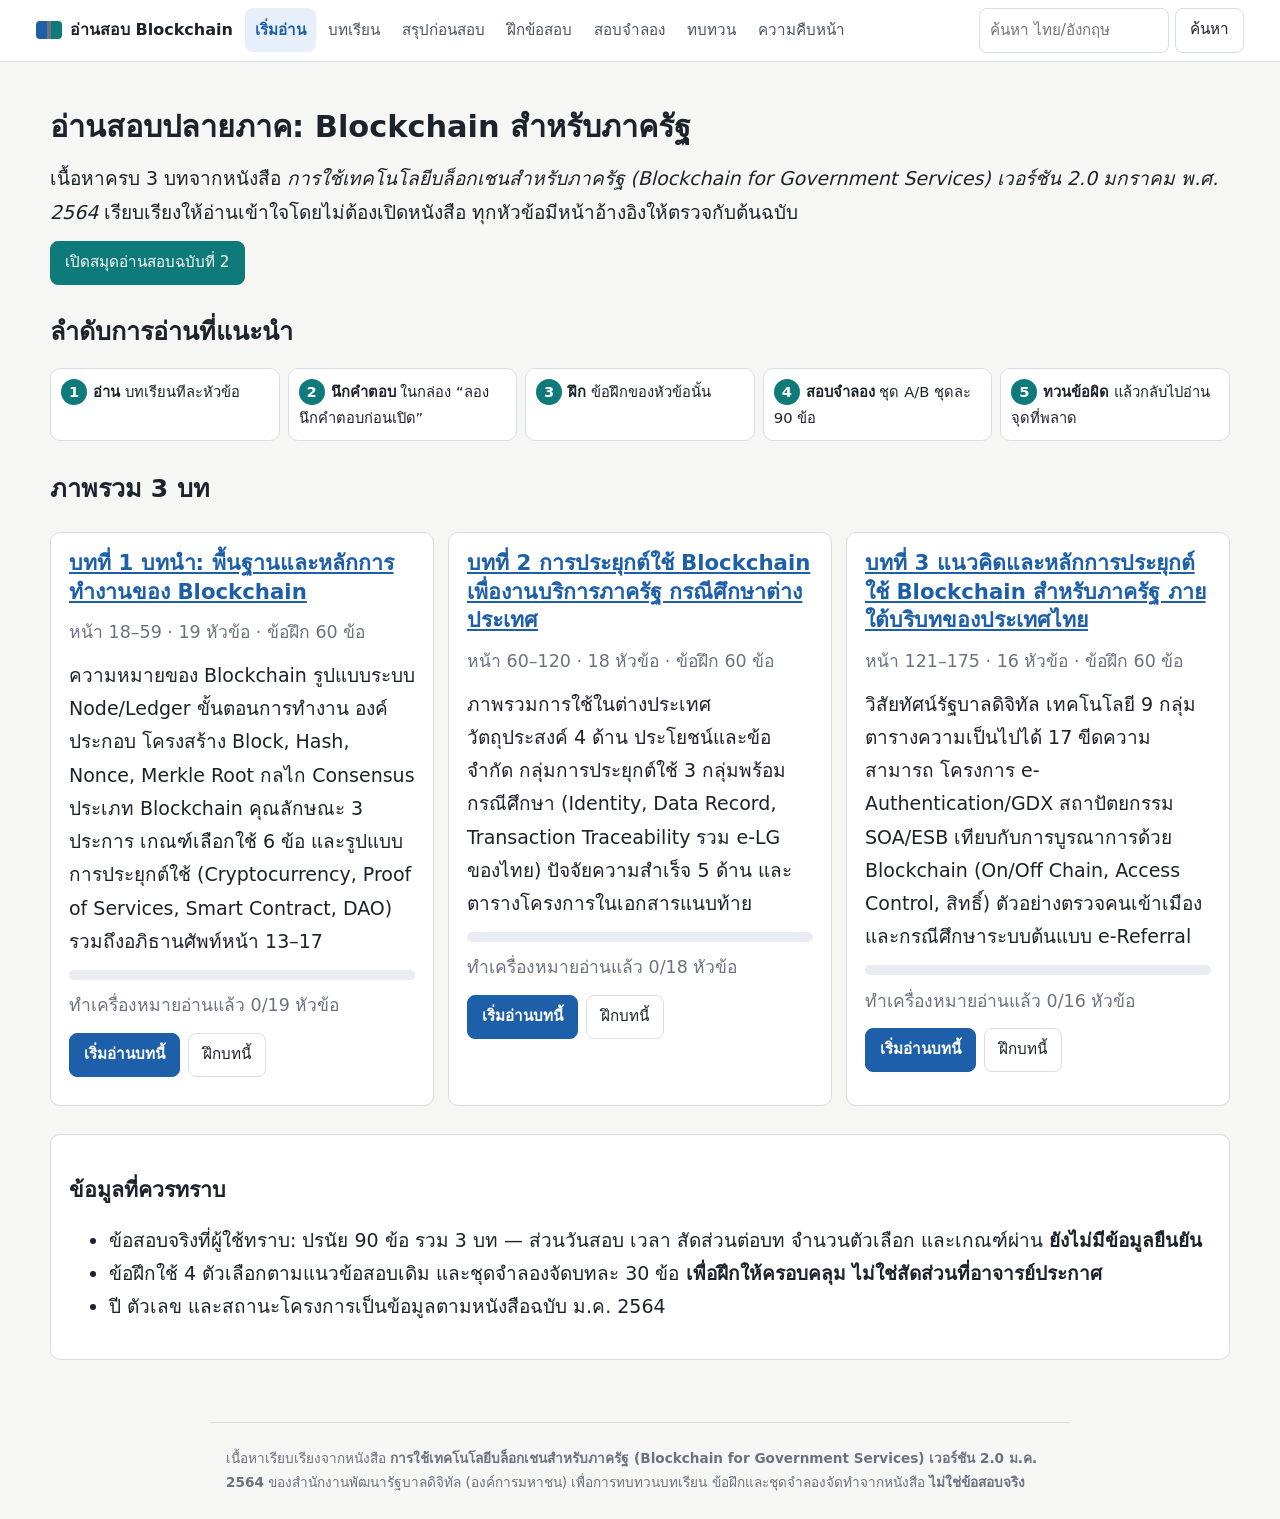
==== commit 3665d8b7: "feat: add full content" ====
--- a/index.html
+++ b/index.html
@@ -1,42 +1,64 @@
-<!doctype html><html lang="th"><head><meta charset="utf-8"><meta name="viewport" content="width=device-width,initial-scale=1"><meta name="description" content="สรุปอ่านสอบ Blockchain 3 บท พร้อมแบบฝึก 90 ข้อ แฟลชการ์ด และชีท A4 ใช้งานออฟไลน์"><title>Blockchain — สมุดอ่านสอบ 3 บท</title><style>
-:root{--bg:#f6f5f0;--paper:#fff;--ink:#233834;--muted:#65736c;--accent:#1c6856;--soft:#e9f1eb;--line:#e0e5dd;--orange:#ad572f;--warn:#fff3e9;--shadow:0 12px 40px #23383408;font-size:16px;color-scheme:light}*{box-sizing:border-box}html{scroll-behavior:smooth}body{margin:0;background:var(--bg);color:var(--ink);font-family:Tahoma,'Leelawadee UI',sans-serif;line-height:1.8}body.dark{--bg:#15221f;--paper:#1e302b;--ink:#e7eee8;--muted:#b0beb5;--accent:#8ad5af;--soft:#2b4438;--line:#3e5145;--orange:#f5b48b;--warn:#453629;color-scheme:dark}button,input,select,textarea{font:inherit}button,a,input,select,textarea{touch-action:manipulation}button{cursor:pointer;border:1px solid var(--line);background:var(--paper);color:var(--ink);border-radius:10px;padding:8px 15px;line-height:1.5}button:hover{border-color:var(--accent);background:var(--soft)}button:disabled{opacity:.45;cursor:default}a{color:var(--accent);text-underline-offset:4px}button.primary{background:var(--accent);color:var(--bg);border-color:var(--accent);font-weight:bold}button.active{background:var(--soft);color:var(--accent);border-color:var(--accent)}:focus-visible{outline:3px solid var(--orange);outline-offset:3px}[hidden]{display:none!important}.skip{position:fixed;top:-80px;left:15px;z-index:99;background:var(--paper);padding:12px}.skip:focus{top:15px}.layout{max-width:1550px;margin:auto;display:grid;grid-template-columns:250px 1fr;min-height:100vh}.sidebar{padding:32px 23px;border-right:1px solid var(--line);position:sticky;top:0;height:100vh;overflow:auto}.brand{display:flex;gap:12px;align-items:center;line-height:1.3;font-size:19px;font-weight:bold}.brandmark{width:37px;height:37px;background:var(--accent);color:var(--bg);display:grid;place-items:center;border-radius:10px;font-size:22px}.eyebrow{font-size:11px;letter-spacing:2px;text-transform:uppercase;color:var(--muted);font-weight:bold}.sidebar .eyebrow{margin-top:32px}.nav{display:flex;flex-direction:column;gap:6px;margin:12px 0 24px}.nav button{border-color:transparent;text-align:left;background:transparent;padding:11px 12px}.nav button.active{background:var(--soft);font-weight:bold;color:var(--accent)}.toc{font-size:12px;line-height:1.6;display:flex;flex-direction:column;gap:5px;margin-top:10px}.toc a{text-decoration:none;display:block;padding:5px 0;color:var(--muted)}.toc a:hover{color:var(--accent)}.side-footer{border-top:1px solid var(--line);margin-top:20px;padding-top:14px;font-size:11px;color:var(--muted)}main{min-width:0;padding:28px 42px 60px;max-width:1250px}.topbar{display:flex;align-items:center;justify-content:space-between;gap:15px;padding-bottom:25px}.pill{display:inline-block;border:1px solid var(--line);border-radius:30px;font-size:12px;padding:4px 12px;color:var(--muted)}h1,h2,h3,h4{line-height:1.5;margin:0 0 12px}h1{font-size:clamp(30px,4vw,51px);letter-spacing:-1.3px}h2{font-size:26px}h3{font-size:21px}h4{font-size:17px}p{margin:0 0 13px}.hero{border-bottom:1px solid var(--line);padding:22px 0 30px;position:relative}.hero p{max-width:720px;color:var(--muted)}.hero .eyebrow{color:var(--orange);margin-bottom:10px}.stats{display:grid;grid-template-columns:repeat(3,1fr);gap:13px;margin:25px 0 0}.stat{padding:17px 20px;background:var(--paper);border:1px solid var(--line);border-radius:14px;display:flex;align-items:center;gap:14px}.stat b{font-family:Georgia,serif;font-size:33px;color:var(--accent);line-height:1}.stat span{font-size:12px;color:var(--muted)}.toolbar{display:flex;gap:10px;flex-wrap:wrap;margin:24px 0 15px;align-items:center}.search{flex:1;min-width:190px;position:relative}.search input{width:100%;padding:11px 16px;border:1px solid var(--line);border-radius:10px;background:var(--paper);color:var(--ink)}.tabs{display:flex;gap:7px;flex-wrap:wrap}.subtle{font-size:13px;color:var(--muted)}.resultbar{display:flex;justify-content:space-between;gap:15px;font-size:12px;color:var(--muted);margin-bottom:18px}.meter{height:6px;width:100%;border-radius:9px;background:var(--line);overflow:hidden;margin-top:12px}.meter span{display:block;height:100%;background:var(--accent);transition:width .2s}.chapterhead{margin:35px 0 16px;display:flex;align-items:center;gap:16px}.chapternum{font:36px Georgia,serif;color:var(--orange)}.chapterhead p{font-size:13px;color:var(--muted);margin:0}.card{background:var(--paper);border:1px solid var(--line);border-radius:17px;padding:27px 30px;margin-bottom:17px;box-shadow:var(--shadow);scroll-margin-top:20px}.cardtop{display:flex;justify-content:space-between;gap:14px;align-items:start}.card .label{font-size:11px;letter-spacing:1px;color:var(--orange);margin-bottom:8px}.card .lead{font-size:17px;font-weight:bold;margin-bottom:15px;color:var(--accent)}.card .body{font-size:15px}.card .body ul{padding-left:23px;margin:0 0 16px}.tablewrap{overflow:auto;margin:15px 0}table{width:100%;border-collapse:collapse;font-size:14px;line-height:1.7}th{text-align:left;background:var(--soft);color:var(--accent);font-size:12px}th,td{padding:10px 13px;border-bottom:1px solid var(--line);vertical-align:top}td:first-child{font-weight:bold;min-width:120px}.key{background:var(--soft);padding:13px 17px;border-radius:10px;font-size:14px;margin-top:18px}.key b{color:var(--accent);display:block;font-size:11px;margin-bottom:3px}.trap{background:var(--warn);border-left:3px solid var(--orange);padding:12px 15px;border-radius:0 7px 7px 0}.cardfoot{display:flex;justify-content:space-between;align-items:center;gap:12px;margin-top:20px;color:var(--muted);font-size:12px}.readbtn.done{color:var(--accent);background:var(--soft)}.bookmark{padding:7px 10px;white-space:nowrap}.note{margin-top:20px}.note summary{cursor:pointer;font-size:12px;color:var(--muted)}textarea{width:100%;border:1px solid var(--line);border-radius:8px;background:var(--bg);color:var(--ink);padding:12px;min-height:90px;margin-top:10px;resize:vertical}.panel-intro{padding:23px 0}.flashbox{text-align:center;max-width:770px;margin:22px auto}.flashbox .card{min-height:330px;display:flex;flex-direction:column;justify-content:center;align-items:center}.flashbox h3{font-size:29px}.flashbox .answer{font-size:20px;color:var(--accent);padding:20px 0}.buttonrow{display:flex;gap:10px;align-items:center;flex-wrap:wrap}.center{justify-content:center}.quizshell{max-width:850px;margin:25px auto}.quizhead{display:flex;justify-content:space-between;gap:10px;align-items:center;margin-bottom:20px}.choices{display:grid;gap:10px;margin-top:22px}.choice{text-align:left;padding:14px 16px;display:flex;align-items:flex-start;gap:13px;font-size:15px}.choice span{display:grid;place-items:center;flex-shrink:0;background:var(--soft);width:28px;height:28px;border-radius:7px;font-size:12px;font-weight:bold}.choice.selected{border:2px solid var(--accent);padding:13px 15px;background:var(--soft)}.choice.correct{border:2px solid var(--accent);padding:13px 15px}.choice.wrong{border:2px solid var(--orange);padding:13px 15px;background:var(--warn)}.feedback{margin-top:20px;border-radius:10px;padding:18px;background:var(--soft);font-size:14px}.feedback.bad{background:var(--warn)}.score{font:65px Georgia,serif;color:var(--accent);margin:10px 0}.quizdots{display:flex;flex-wrap:wrap;gap:5px;margin:18px 0}.quizdots button{font-size:11px;padding:3px 7px;border-radius:6px;min-width:32px}.quizdots button.answered{background:var(--soft)}.quizdots button.current{border-color:var(--accent);font-weight:bold}.sheet-toolbar{margin:15px 0}.sheet-paper{background:white;color:#18251f;width:210mm;min-height:297mm;padding:10mm;margin:24px auto;box-shadow:0 5px 25px #0001;font-family:Tahoma,sans-serif;font-size:7.5pt;line-height:1.5}.sheet-head{display:flex;justify-content:space-between;gap:5mm;border-bottom:2px solid #1c6856;padding-bottom:3mm;margin-bottom:4mm}.sheet-head b{font-size:12pt}.sheet-head span{font-size:7pt}.sheet-cols{display:grid;grid-template-columns:repeat(3,minmax(0,1fr));gap:4mm}.sheet-cols>div+div{border-left:1px solid #d4dcd5;padding-left:4mm}.sheet-cols h3{font-size:10pt;color:#1c6856;margin:0 0 2mm}.sheet-cols h4{font-size:8pt;margin:2mm 0 1mm;color:#914826}.sheet-cols p{margin:0 0 2mm;overflow-wrap:anywhere}.sheet-viewport{overflow:auto}.empty{padding:50px;text-align:center;color:var(--muted)}.mobilebrand{display:none}.notice{padding:10px 15px;background:var(--warn);font-size:13px;border-radius:8px;margin-bottom:15px}.sources{margin-top:32px;color:var(--muted);font-size:12px;line-height:1.8}.sourcecard{border-top:1px solid var(--line);padding-top:20px;margin-top:20px}#quizFilters select,#flashCh{padding:8px 12px;border:1px solid var(--line);border-radius:8px;background:var(--paper);color:var(--ink)}@media(min-width:1450px){.card{padding:30px 36px}}@media(max-width:1050px){.layout{grid-template-columns:215px 1fr}main{padding:24px}.sidebar{padding:28px 17px}.card{padding:22px}.stat{padding:14px 13px;gap:8px}.stat b{font-size:28px}}@media(max-width:760px){.layout{display:block}.sidebar{position:static;height:auto;padding:15px 18px;border-right:0;border-bottom:1px solid var(--line)}.brand{font-size:15px}.brandmark{width:29px;height:29px;font-size:18px}.sidebar .eyebrow,.side-footer,#toc,.sidebar .meter,#sideProgress{display:none}.nav{flex-direction:row;overflow:auto;margin:13px 0 0;gap:4px}.nav button{font-size:12px;padding:8px 10px;white-space:nowrap}.topbar{padding-bottom:10px}.topbar .eyebrow{font-size:10px;letter-spacing:.5px}main{padding:20px 17px 40px}h1{font-size:33px}.hero{padding:14px 0 24px}.hero p{font-size:14px}.stats{gap:7px}.stat{padding:12px 9px;display:block}.stat b{font-size:27px;display:block;margin-bottom:8px}.stat span{font-size:10px}.toolbar{gap:8px}.search{flex-basis:100%}.tabs button{font-size:12px;padding:7px 10px}.card{padding:19px 18px;border-radius:13px}.card h3{font-size:19px}.card .lead{font-size:15px}.card .body{font-size:14px}.cardtop{gap:8px}.bookmark{font-size:11px;padding:6px}.cardfoot{align-items:start;flex-direction:column}.flashbox h3{font-size:23px}.quizhead{flex-wrap:wrap}.chapterhead{gap:12px}.chapterhead h2{font-size:21px}.resultbar{font-size:11px}.sheet-paper{margin-left:0}.choice{font-size:14px}.sourcecard table{font-size:12px}}@media(prefers-reduced-motion:reduce){html{scroll-behavior:auto}*{transition:none!important}}@page{size:A4 portrait;margin:0}@media print{body{background:white!important;color:black!important}.skip,.sidebar,.topbar,.hero,.toolbar,.resultbar,.panel-intro,.sheet-toolbar,.sources,.notice,footer{display:none!important}.layout{display:block}main{padding:0;max-width:none}.sheet-viewport{overflow:visible}.sheet-paper{box-shadow:none;margin:0;width:210mm;min-height:0;height:auto;padding:10mm;font-size:7.5pt}.sheet-cols{break-inside:avoid}body.print-sheet .panel{display:none!important}body.print-sheet #sheetPanel{display:block!important}body:not(.print-sheet) .card{box-shadow:none;break-inside:avoid}body:not(.print-sheet) .card .bookmark,body:not(.print-sheet) .card .readbtn,body:not(.print-sheet) .note{display:none}body:not(.print-sheet) .card{color:#18251f;background:white;border-color:#ddd}body:not(.print-sheet) .chapterhead{break-after:avoid}}
-</style></head><body><a href="#main" class="skip">ข้ามไปเนื้อหา</a><div class="layout"><aside class="sidebar"><div class="brand"><span class="brandmark" aria-hidden="true">▦</span><span>Blockchain<br><small class="eyebrow">STUDY NOTEBOOK</small></span></div><nav class="nav" aria-label="โหมดอ่านสอบ"><button data-tab="study" class="active" aria-current="page">01 · อ่านเนื้อหา</button><button data-tab="flash">02 · แฟลชการ์ด</button><button data-tab="quiz">03 · ฝึกทำข้อสอบ</button><button data-tab="sheet">04 · ชีท A4</button></nav><div class="eyebrow">ความคืบหน้าการอ่าน</div><div class="meter"><span id="sideMeter" style="width:0%"></span></div><p id="sideProgress" class="subtle" style="margin-top:8px">อ่านแล้ว 0 / 43 หัวข้อ</p><div class="eyebrow">สารบัญหัวข้อ</div><div id="toc" class="toc"></div><div class="side-footer">อ้างอิงหนังสือ Blockchain for Government Services<br>เวอร์ชัน 2.0 · มกราคม 2564<br><br>เปิดไฟล์นี้ได้โดยไม่ใช้อินเทอร์เน็ต</div></aside><main id="main" tabindex="-1"><div class="topbar"><span class="eyebrow">YOUR NEXT BLOCK OF KNOWLEDGE</span><button id="themeBtn" aria-label="สลับโหมดสว่างและมืด">โหมดมืด</button></div><div id="storageNotice" class="notice" hidden>เบราว์เซอร์นี้ไม่อนุญาตบันทึกข้อมูล ความคืบหน้าและโน้ตจะใช้ได้เฉพาะรอบที่เปิดหน้านี้</div><header class="hero"><div class="eyebrow">FINAL EXAM / 3 CHAPTERS</div><h1>อ่านให้เข้าใจ<br>เชื่อมทุกบทให้เป็นเรื่องเดียว</h1><p>สมุดอ่านสอบ Blockchain ตั้งแต่หลักการทำงาน ไปจนถึงบริการภาครัฐและ e-Referral อ่านเป็นเรื่อง ฝึกแยกคำที่คล้ายกัน แล้วร่างชีทของตัวเองเข้าห้องสอบ</p><div class="stats"><div class="stat"><b>03</b><span>บทเรียน<br>พื้นฐาน · ภาครัฐ · ไทย</span></div><div class="stat"><b>43</b><span>หัวข้อสรุป<br>มีเลขหน้าให้ย้อนอ่าน</span></div><div class="stat"><b>90</b><span>ข้อฝึกทบทวน<br>ตัวอย่าง 25 + เพิ่มเติม 65</span></div></div></header>
-<section id="studyPanel" class="panel"><div class="toolbar"><label class="search"><span class="sr-only" hidden>ค้นหาเนื้อหา</span><input id="searchInput" type="search" aria-label="ค้นหาหัวข้อและคำศัพท์" placeholder="ค้นหา เช่น Nonce, SSI, e-Referral…"></label><div class="tabs" role="group" aria-label="เลือกบท"><button data-ch="0" class="active">ทั้งหมด</button><button data-ch="1">บท 1</button><button data-ch="2">บท 2</button><button data-ch="3">บท 3</button><button id="bookmarksOnly" aria-pressed="false">★ ที่เก็บไว้</button></div></div><div class="resultbar"><span id="resultCount" aria-live="polite"></span><span>กด “อ่านแล้ว” เพื่อบันทึกความคืบหน้า</span></div><div id="lessons"></div><div id="noResults" class="empty" hidden>ไม่พบหัวข้อที่ตรงกับคำค้น<br><button id="clearSearch">แสดงหัวข้อทั้งหมด</button></div></section>
-<section id="flashPanel" class="panel" hidden><div class="panel-intro"><h2>นึกคำตอบก่อนเปิดดู</h2><p class="subtle">43 ใบ จากประโยคจำสำคัญของแต่ละหัวข้อ ลองอธิบายด้วยคำของตัวเอง</p><label for="flashCh">เลือกบท </label><select id="flashCh"><option value="0">ทุกบท</option><option value="1">บท 1</option><option value="2">บท 2</option><option value="3">บท 3</option></select></div><div class="flashbox"><div id="flashCard" class="card"></div><div class="buttonrow center"><button id="flashPrev">← ก่อนหน้า</button><button id="flashReveal" class="primary">เปิดคำตอบ</button><button id="flashNext">ถัดไป →</button></div></div></section>
-<section id="quizPanel" class="panel" hidden><div class="panel-intro"><h2>ฝึกจับคำสำคัญ แล้วตัดตัวเลือก</h2><p class="subtle">25 ข้อจากไฟล์ตัวอย่างบท 1 และ 65 ข้อที่สร้างเพิ่มจากหนังสือ แบบฝึกเพิ่มเติมไม่ใช่ข้อสอบจริง และไม่ได้ยืนยันสัดส่วนข้อสอบแต่ละบท</p><div id="quizFilters" class="buttonrow"><label for="quizMode">ชุดคำถาม</label><select id="quizMode"><option value="all">แบบฝึกทั้งหมด 90 ข้อ</option><option value="original">ตัวอย่างที่แนบ 25 ข้อ</option><option value="1">ทบทวนบท 1</option><option value="2">ทบทวนบท 2</option><option value="3">ทบทวนบท 3</option></select><button id="startPractice" class="primary">ฝึกพร้อมเฉลย</button><button id="startExam">จำลอง 90 ข้อ · เฉลยตอนจบ</button></div><p class="subtle" style="margin-top:10px">โหมดจำลองสลับลำดับคำถาม ใช้ทั้ง 90 ข้อและไม่มีการกำหนดเวลาแทนอาจารย์</p></div><div id="quizHost" class="quizshell"><div class="card"><h3>เริ่มด้วยตัวอย่าง 25 ข้อก็ได้</h3><p>ระวังคำว่า “ไม่ใช่ / ยกเว้น” และแยกชุด 4 ขั้นตอนออกจาก 4 องค์ประกอบ เฉลยแต่ละข้อมีลิงก์กลับไปอ่านหัวข้อที่เกี่ยวข้อง</p></div></div></section>
-<section id="sheetPanel" class="panel" hidden><div class="panel-intro"><h2>ชีท A4 · ร่างจดเข้าห้องสอบ</h2><p class="subtle">แบ่ง 3 คอลัมน์ตามบท เหมาะสำหรับใช้ร่างจดตัวเล็กบน A4 หนึ่งหน้า ก่อนพิมพ์เลือก A4 แนวตั้ง, Scale 100%, ปิด Headers and footers และเปิด Background graphics ตรวจตัวอย่างก่อนพิมพ์</p><div class="buttonrow sheet-toolbar"><button id="printSheet" class="primary">พิมพ์ชีท A4 / บันทึกเป็น PDF</button><button data-tab="study">กลับไปอ่านรายละเอียด</button></div></div><div class="sheet-viewport"><div class="sheet-paper"><div class="sheet-head"><b>BLOCKCHAIN · แผ่นทบทวน A4</b><span>3 บท · อ้างอิงฉบับ 2564 · ใช้ร่างจดเข้าห้องสอบ</span></div><div class="sheet-cols">
-<div><h3>01 พื้นฐาน</h3><p><b>Blockchain</b> = DLT / Shared Database + Cryptography + Distributed Computing; ข้อมูลร่วมแก้ย้อนหลังยาก<br><b>Satoshi Nakamoto → 2008 → Bitcoin</b><br><b>Nick Szabo → 1994 → Smart Contract</b></p><h4>4 ขั้นตอน ≠ 4 องค์ประกอบ</h4><p>Create → Broadcast → Validation → Add to Chain<br>Block + Chain + Consensus + Validation<br><b>Node</b> = อุปกรณ์เครือข่าย (ไม่อยู่ในชุด 4 องค์ประกอบของเล่ม)<br><b>Genesis Block</b> = Block แรก</p><h4>Block / Hash</h4><p>Header + Data; Timestamp = เวลาสร้าง<br>Previous Hash = Current Hash ของ Block ก่อน<br>Nonce = ค่าทดลองค้นหา Hash / Target = เกณฑ์ที่ต้องผ่าน<br>Merkle Root = Hash สรุป Transactions ทั้ง Block ด้วย Hash Tree<br>Hash = ทางเดียว + ผลความยาวคงที่<br>แก้ข้อมูล → Hash เปลี่ยน → จุดเชื่อมถัดไปไม่ตรง; ส่วนถัดไปเปลี่ยนเมื่อคำนวณ Chain ใหม่</p><h4>Consensus</h4><p>PoW = งานคณิตศาสตร์ + Miner<br>PoS = วางสินทรัพย์ + Validator<br>PoA = ผู้ตรวจสอบได้รับสิทธิ์/เชื่อถือได้<br>PBFT: n ≥ 3f+1 → f=1:4, f=2:7, f=3:10<br>Validation = ตรวจตามกฎ / Consensus = ยอมรับร่วมกัน</p><h4>ประเภท / คุณลักษณะ</h4><p>Public = Permissionless (Bitcoin/Ethereum)<br>Private = Permissioned (Hyperledger/Corda)<br>Consortium = หลายองค์กรเฉพาะกลุ่ม<br>คุณลักษณะ 3: Integrity / Transparency / Availability<br>Immutability = ประวัติแก้ย้อนหลังยาก<br>สร้างข้อมูลองค์กรเดียว → ไม่จำเป็นตามเกณฑ์เล่ม</p><h4>ประยุกต์ 4 แบบ</h4><p>Cryptocurrency = Bitcoin/Ripple<br>Proof of Services = Identity/Ownership/Membership<br>Proof of Existence = Digest + เวลา<br>Smart Contract = IF condition THEN execute<br>เด่น: Security / Automation / Standardization<br>จำกัด: Human Error / Immutable / Confidence / Cost<br>Easy to change ไม่ใช่จุดเด่น<br>DAO = องค์กร/ระบบใช้ Smart Contracts อัตโนมัติ</p></div>
-<div><h3>02 งานบริการภาครัฐ</h3><h4>เป้าหมาย 4</h4><p>Social Welfare = สวัสดิการ + Identity/Wallet<br>e-Government = ลดซ้ำ/เชื่อมบริการ<br>Transparency = ตรวจสอบการใช้จ่าย<br>National Security = โครงสร้างพื้นฐานสำคัญ</p><h4>ประโยชน์ / ข้อจำกัด</h4><p>Transparency + Tamper-Proof<br>Privacy: Immutability ↔ Right to be Forgotten (GDPR ตามกรณีศึกษา)<br>Copyright: ข้อมูลละเมิดลบยาก<br>Censorship: กำกับข้อมูลผิดกฎหมายยาก<br>คุมสมาชิก/สิทธิ์ในงานรัฐ → พิจารณา Private<br>ต้นทุน Public บางแบบ: Hardware / Miner / Maintenance / พลังงาน</p><h4>3 กลุ่มใช้งาน</h4><p><b>Identity Management</b> = พิสูจน์ตัวตน<br>SSI = Self-Sovereign Identity; เจ้าของควบคุมข้อมูลประจำตัว/แบ่งปัน<br>Illinois → Birth Registration / Citizen ID<br>UN → ผู้ลี้ภัย/ผู้ประสบภัย</p><p><b>Data Record Management</b> = ทะเบียน/ประวัติ บุคคล องค์กร สินทรัพย์ กิจกรรม<br>India → Land Registry<br>Dubai → Electronic Health Record</p><p><b>Transaction Traceability</b> = ตรวจย้อนกลับ Supply Chain<br>China → Food Safety<br>India → ยา / Colorado → Industrial Hemp<br>EU → Tax Compliance/Fraud Detection<br>Thailand → e-LG (Letter of Guarantee)<br>เป้า: Transparency / Neutrality / Reliability / Security</p><h4>5 ปัจจัยสำเร็จ</h4><p>1 Council = คณะทำงาน/Feasibility Study<br>2 Ecosystem = รัฐ/เอกชน/มหาวิทยาลัย/Startup<br>3 Governance = กฎหมายและกำกับ<br>4 Standards = มาตรฐานร่วม<br>5 Capacity Building = พัฒนาคน</p><p><b>ISO/TC 307</b> → Blockchain / DLT<br>7 กลุ่มตามเล่ม: Architecture/Taxonomy, Use Cases, Security & Privacy, Identity, Smart Contracts, Governance, Interoperability</p><p><b>Estonia</b> → e-Estonia, e-Residency, e-Court, Land Register, Health Record, i-Voting<br><b>X-Road</b> → เชื่อมข้อมูล (อย่าสรุปว่าทุกบริการเป็น Blockchain)</p></div>
-<div><h3>03 ภาครัฐไทย / e-Referral</h3><h4>รัฐบาลดิจิทัล 4 เสา</h4><p>Integration = ข้อมูล/บริการ/งาน; One Stop, Shared Services, Economies of Scale<br>Smart Operations = เทคโนโลยี + Big Data/Analytics<br>Citizen-centric = ประชาชน; Security ↔ Facilitation<br>Driven Transformation = People/Process/Technology/Regulation</p><p>9 เทคโนโลยี: VR/AR, AI, Cyber Security, GIS, Cloud, Big Data, Open Any Data, IoT, Blockchain/DLT</p><h4>ระบบที่อย่าสลับ</h4><p>e-Authentication = ยืนยันตัวบุคคล / SSO = Login ครั้งเดียว<br>GDX = แลกข้อมูล/เอกสารทะเบียน<br>ESB = Enterprise Service Bus; ตัวกลางเชื่อม Web Services<br>Blockchain Network = P2P + Node + API + Consensus<br>On-Chain = ข้อมูลจริงบน Chain<br>Off-Chain = Pointer บน Chain / จริงภายนอก; ไฟล์ X-Ray/MRI ใหญ่</p><p>4 ส่วน: Access Control Application / Local Database / Services-Microservices / Blockchain Cluster (Private-Permissioned)<br>Smart Contract = Business Rules + Workflow + Access Control</p><h4>ตัวอย่างไทย</h4><p>สวัสดิการ: Identity+Contract / การศึกษา: Certificate / สุขภาพ: HIE / เกษตร: IoT+Contract / ภัย: IoT+Oracle / จัดซื้อ: Identity+Blacklist+Contract<br>คนต่างด้าวรักษา: ตม./ตำรวจ/จัดหางาน/รพ./กงสุล → แชร์ข้อมูลตามสิทธิ์ ลดเอกสาร ตรวจย้อนหลัง</p><h4>e-Referral</h4><p>ส่งต่อผู้ป่วย / ต้นแบบ 4 Node: รพ.ปฐมภูมิ/ทุติยภูมิ/ตติยภูมิ/ผู้บริหารระบบ; ใช้ข้อมูลสมมติ<br><b>Hyperledger Fabric 1.0</b> = Private/Permissioned, Modular<br>Chaincode = Smart Contract / Composer = Model+Deploy+REST / ReactJS = Front End</p><p><b>13 แฟ้ม:</b> PID ผู้ป่วย; NK1 บุคคลอ้างอิง; AL1 แพ้; RF1 ส่งต่อ; DG1 วินิจฉัย; Vital Signs อาการ; PV1 เยี่ยมรักษา; PR1 หัตถการ; OBL LAB; OXB ภาพ X-Ray; RXO ยา; PRD ผู้ให้บริการ; APP นัดหมาย</p><p><b>8 API:</b> Refer เริ่ม / Approve รับ / Reject ปฏิเสธ / CancelReject ยกเลิกปฏิเสธ / Defer เลื่อน / RequestProfile ขอดู / ApproveRequest ผู้ป่วยอนุญาต / ClearProfile ปิดเมื่อหมดเวลา</p><p>รับส่งต่อ ≠ เปิดดูทุกข้อมูล; ผู้ป่วยควบคุมสิทธิ์<br>ปัจจัยสำเร็จ 4: Health Data Standard / Cooperation / IT Infrastructure / Human Resource<br>IT = Storage + Hospital Interface + Communication<br>คน = ผู้บริหาร / Admin / Operator / Auditor<br>Auditor = Transaction + Access Rights + Ledger Integrity</p></div></div></div></div></section>
-<footer class="sources"><div class="sourcecard"><b>แหล่งเนื้อหาและวิธีใช้</b><p>สรุปจาก Blockchain-V2.pdf: การใช้เทคโนโลยีบล็อกเชนสำหรับภาครัฐ เวอร์ชัน 2.0 (มกราคม 2564), สำนักงานพัฒนารัฐบาลดิจิทัล (องค์การมหาชน) และตัวอย่างแนวข้อสอบ.md ที่แนบมา เลขหน้าอ้างอิงตามหน้าที่พิมพ์ในหนังสือ การจัดกลุ่มและประโยคจำเป็นการสรุปเพื่ออ่านสอบ</p><p>เริ่มอ่านบท 1 แล้วต่อบท 2–3; หากมีเวลาน้อย เน้น Consensus / ประเภท / 3 กลุ่มภาครัฐ / 5 ปัจจัยสำเร็จ / 4 เสารัฐดิจิทัล / On-Off Chain / e-Referral ความคืบหน้า ที่เก็บไว้ และโน้ตบันทึกในเบราว์เซอร์เครื่องนี้เมื่อรองรับ localStorage</p><p>ใช้งานออฟไลน์: ดาวน์โหลดแล้วดับเบิลคลิกไฟล์ HTML เปิดด้วย Chrome, Edge หรือ Firefox หากนำขึ้น GitHub Pages ให้ใช้ชื่อ index.html ในโฟลเดอร์เผยแพร่ ไม่ต้อง build หรือมีฐานข้อมูล</p></div></footer></main></div><script id="studyData" type="application/json">{"sections": [{"id": "s1", "ch": 1, "title": "Blockchain และ DLT", "pages": "19–22", "lead": "บัญชีข้อมูลร่วมที่กระจายให้สมาชิกในเครือข่าย และเชื่อมข้อมูลด้วยวิทยาการเข้ารหัส", "body": "<p>Blockchain เป็นรูปแบบหนึ่งของ <b>Distributed Ledger Technology (DLT)<\/b> ใช้ Cryptography ร่วมกับ Distributed Computing เพื่อสร้างความน่าเชื่อถือของข้อมูลร่วมกัน เมื่อเกิดรายการใหม่ เครือข่ายตรวจสอบตามกติกาก่อนยอมรับและบันทึก ข้อมูลที่บันทึกแล้วจึงแก้ย้อนหลังได้ยาก<\/p><div class=\"tablewrap\"><table><thead><tr><th>คำ<\/th><th>ภาพจำ<\/th><\/tr><\/thead><tbody><tr><td>Centralised<\/td><td>มีศูนย์กลางหลักดูแลข้อมูล<\/td><\/tr><tr><td>Decentralised<\/td><td>กระจายอำนาจหรือการควบคุมจากศูนย์กลางเดียว<\/td><\/tr><tr><td>Distributed<\/td><td>ข้อมูลหรือการประมวลผลกระจายหลายเครื่อง<\/td><\/tr><\/tbody><\/table><\/div><p>หนังสือเชื่อมจุดเริ่มต้นกับเอกสาร Bitcoin: A Peer-to-Peer Electronic Cash System ของ Satoshi Nakamoto ปี 2008 คำว่า Blockchain ไม่ได้หมายถึงสกุลเงินดิจิทัลเพียงอย่างเดียว<\/p>", "key": "Satoshi Nakamoto → 2008 → Bitcoin / Blockchain เป็น DLT"}, {"id": "s2", "ch": 1, "title": "Node และบทบาทในเครือข่าย", "pages": "22", "lead": "Node คืออุปกรณ์ที่เชื่อมเครือข่ายและประมวลผลได้", "body": "<p>Node เปรียบได้กับคอมพิวเตอร์หรืออุปกรณ์ประมวลผลที่เป็นโครงสร้างพื้นฐานของเครือข่าย หนังสือกล่าวถึง Full Node / Light Node ในกลุ่มจัดเก็บสำเนา และ Consensus Node ในกลุ่มตรวจสอบความถูกต้อง<\/p><p>การมีสำเนาหลายแห่งช่วยให้กู้ข้อมูลจากสมาชิกอื่นได้เมื่อบาง Node เสียหาย บทบาทและข้อมูลที่แต่ละ Node เก็บจริงขึ้นกับแพลตฟอร์มและการออกแบบ<\/p>", "key": "Node = อุปกรณ์ / Consensus = ข้อตกลงร่วมกัน"}, {"id": "s3", "ch": 1, "title": "หลักการทำงาน 4 ขั้นตอน", "pages": "23–24", "lead": "Create → Broadcast → Validation → Add to Chain", "body": "<div class=\"tablewrap\"><table><thead><tr><th>ขั้น<\/th><th>ทำอะไร<\/th><\/tr><\/thead><tbody><tr><td>1 Create<\/td><td>สร้าง Block ที่บรรจุคำขอทำธุรกรรม<\/td><\/tr><tr><td>2 Broadcast<\/td><td>กระจายให้ Node ในเครือข่ายรับทราบ<\/td><\/tr><tr><td>3 Validation<\/td><td>ตรวจสอบความถูกต้องตามเงื่อนไข รวมกระบวนการ Consensus<\/td><\/tr><tr><td>4 Add to Chain<\/td><td>นำ Block ที่ผ่านการยอมรับมาต่อกับ Block ก่อนหน้า<\/td><\/tr><\/tbody><\/table><\/div><p>เป็นกรอบพื้นฐานตามหนังสือ ลำดับรายละเอียดของแพลตฟอร์มจริงอาจต่างกัน อย่าสลับกับชุด “4 องค์ประกอบ” ในหัวข้อถัดไป<\/p>", "key": "ขั้นตอน = Create / Broadcast / Validation / Add to Chain"}, {"id": "s4", "ch": 1, "title": "องค์ประกอบ 4 ส่วน และ Genesis Block", "pages": "25–26", "lead": "Block + Chain + Consensus + Validation", "body": "<div class=\"tablewrap\"><table><thead><tr><th>ส่วน<\/th><th>หน้าที่<\/th><\/tr><\/thead><tbody><tr><td>Block<\/td><td>ชุดบรรจุข้อมูล: Header และ Data<\/td><\/tr><tr><td>Chain<\/td><td>เชื่อม Block ต่อกันด้วย Hash ของ Block ก่อนหน้า<\/td><\/tr><tr><td>Consensus<\/td><td>กลไกสร้างข้อตกลงและความเห็นชอบของเครือข่าย<\/td><\/tr><tr><td>Validation<\/td><td>ตรวจสอบข้อมูลและ Block ตามกฎร่วมกัน<\/td><\/tr><\/tbody><\/table><\/div><p>ตรวจย้อนกลับได้จนถึง <b>Genesis Block<\/b> ซึ่งเป็น Block เริ่มต้น<\/p><p class=\"trap\">ข้อ “ยกเว้น” ในตัวอย่าง: Node เกี่ยวข้องกับระบบจริง แต่ไม่ได้อยู่ในชุด 4 องค์ประกอบที่หนังสือแจกแจง<\/p>", "key": "4 องค์ประกอบ = Block / Chain / Consensus / Validation"}, {"id": "s5", "ch": 1, "title": "โครงสร้าง Block: คำที่มักเป็นตัวลวง", "pages": "26–28", "lead": "จับคู่ชื่อส่วนประกอบกับหน้าที่ให้แม่น", "body": "<div class=\"tablewrap\"><table><thead><tr><th>ส่วนประกอบ<\/th><th>ความหมาย<\/th><\/tr><\/thead><tbody><tr><td>หมายเลข Block<\/td><td>ลำดับก่อนหลังของ Block<\/td><\/tr><tr><td>Timestamp<\/td><td>เวลาสร้าง Block<\/td><\/tr><tr><td>Nonce<\/td><td>ค่าที่เปลี่ยนเพื่อค้นหา Hash ให้ผ่านเงื่อนไข PoW<\/td><\/tr><tr><td>Difficulty Target<\/td><td>เกณฑ์ที่ค่า Hash ต้องต่ำกว่าในคำอธิบาย PoW ของหนังสือ<\/td><\/tr><tr><td>Previous Hash<\/td><td>ค่า Current Hash ของ Block ก่อนหน้า<\/td><\/tr><tr><td>Current Hash<\/td><td>ค่า Hash ของ Block ปัจจุบันตามโครงสร้างที่ใช้<\/td><\/tr><tr><td>Data<\/td><td>ข้อมูลหรือรายการธุรกรรม<\/td><\/tr><tr><td>Merkle Root<\/td><td>ค่า Hash สรุป Transactions ทั้ง Block ด้วย Hash Tree<\/td><\/tr><\/tbody><\/table><\/div><p>หนังสือใช้คำ Target / Difficulty ใกล้กันเพื่ออธิบายเกณฑ์ ในการทำความเข้าใจให้แยก “ค่าที่ต้องผ่าน” ออกจาก Nonce ซึ่งเป็นค่าที่ทดลองเปลี่ยน<\/p>", "key": "Nonce = ค่าทดลอง / Target = เกณฑ์ / Previous Hash = บล็อกก่อน / Merkle Root = ธุรกรรมทั้งหมด"}, {"id": "s6", "ch": 1, "title": "Hash Function และ Merkle Tree", "pages": "28–32", "lead": "Hash เป็นฟังก์ชันทางเดียว ให้ผลลัพธ์ความยาวคงที่", "body": "<p>นำข้อมูลต้นฉบับผ่านฟังก์ชันทางคณิตศาสตร์เพื่อให้ได้ Hash Value ขนาดคงที่ การย้อนจาก Hash เพื่อคืนต้นฉบับไม่ใช่การถอดรหัสตามปกติ <b>Hash จึงต่างจาก Encryption<\/b><\/p><p>Merkle Tree รวม Hash ของธุรกรรมเป็นลำดับชั้นจนเหลือ Merkle Root หนึ่งค่า หนังสือยกตัวอย่าง Hash Value 32 ไบต์ในโครงสร้างที่อธิบาย<\/p><p>หากแก้ข้อมูล Block ค่า Hash ของ Block นั้นจะเปลี่ยน และการเชื่อมกับ Block ถัดไปจะไม่ตรง การทำ Chain ใหม่ให้สอดคล้องต้องคำนวณส่วนที่เกี่ยวข้องใหม่และผ่านกฎเครือข่าย<\/p><p class=\"trap\">ตัวอย่างข้อ 24 ใช้คำว่า Hash ของ Block ถัด ๆ ไปเปลี่ยนทั้งหมด: ให้เข้าใจว่าเป็นผลเมื่อคำนวณ Chain ใหม่ให้สอดคล้อง ไม่ใช่ทุก Block ถูกแก้โดยอัตโนมัติทันที<\/p>", "key": "Hash = ทางเดียว + ความยาวคงที่ / Merkle Root = รากของ Hash Tree"}, {"id": "s7", "ch": 1, "title": "Chain และ Immutability", "pages": "25, 33, 45", "lead": "Previous Hash ของ Block ถัดไป เชื่อมกับ Current Hash ของ Block ก่อนหน้า", "body": "<p>การเชื่อมต่อทำให้การแก้ข้อมูลเก่าต้องกระทบหลักฐานและการตรวจสอบในส่วนถัดไปด้วย เมื่อใช้ร่วมกับ Consensus และสำเนาที่กระจาย การปลอมแปลงประวัติทำได้ยาก<\/p><p><b>Immutability<\/b> หมายถึงคุณสมบัติที่ข้อมูลซึ่งยอมรับและบันทึกแล้วแก้ย้อนหลังได้ยาก หนังสือใช้ถ้อยคำ “ไม่สามารถแก้ไข” เป็นภาพจำพื้นฐาน ความแข็งแรงจริงขึ้นกับกฎและการออกแบบเครือข่าย<\/p>", "key": "Chain = เชื่อม Hash / Immutability = เปลี่ยนประวัติย้อนหลังยาก"}, {"id": "s8", "ch": 1, "title": "Consensus: PoW / PoS / PoA / PBFT", "pages": "33–35", "lead": "Consensus คือข้อตกลงร่วมกัน ไม่ใช่การเข้ารหัส", "body": "<div class=\"tablewrap\"><table><thead><tr><th>กลไก<\/th><th>หลักการ<\/th><th>คำจับคู่<\/th><\/tr><\/thead><tbody><tr><td>Proof-of-Work (PoW)<\/td><td>แก้โจทย์คณิตศาสตร์/ค้นหา Hash ตามเงื่อนไข ใช้ทรัพยากรประมวลผล<\/td><td>Miner<\/td><\/tr><tr><td>Proof-of-Stake (PoS)<\/td><td>วางสินทรัพย์เพื่อมีส่วนในการยืนยันธุรกรรม<\/td><td>Stake + Validator<\/td><\/tr><tr><td>Proof-of-Authority (PoA)<\/td><td>ผู้ตรวจสอบที่ได้รับสิทธิ์และมีตัวตนเชื่อถือได้<\/td><td>Authority + Validator<\/td><\/tr><tr><td>PBFT<\/td><td>ผู้ตรวจสอบลงความเห็นภายใต้ขีดจำกัดของความผิดพลาด<\/td><td>n ≥ 3f + 1<\/td><\/tr><\/tbody><\/table><\/div><p>PBFT: ถ้าต้องทน Node ผิดพลาด f = 1 ต้องมีอย่างน้อย 4 Node; f = 2 ต้องมี 7; f = 3 ต้องมี 10 หนังสืออธิบาย f เป็นผู้ตรวจสอบที่ทำงานไม่ได้ สูตรนี้เป็นขีดจำกัดของแบบจำลอง Byzantine fault<\/p><p>ตัวอย่างและสถานะของแพลตฟอร์มในหนังสือเป็นบริบทฉบับปี 2564 อย่าใช้สรุปนี้เป็นรายงานสถานะเทคโนโลยีปัจจุบัน<\/p>", "key": "PoW = งาน / PoS = สินทรัพย์ / PoA = ผู้มีสิทธิ์ / PBFT = 3f+1"}, {"id": "s9", "ch": 1, "title": "Validation: ตรวจอะไร", "pages": "36", "lead": "ตรวจ Block และธุรกรรมตามเงื่อนไขที่ระบบยอมรับ", "body": "<p>หนังสือให้ 3 จุดประสงค์: วิธีรับหรือปฏิเสธรายการ วิธีตรวจสอบที่ทุกคนยอมรับ และวิธีตรวจความถูกต้องของแต่ละ Block<\/p><ul><li>ตรวจลำดับ Block และเวลาตามกฎ<\/li><li>ตรวจ Nonce / ผล Hash ให้ผ่านเกณฑ์ในตัวอย่าง PoW<\/li><li>ตรวจ Previous Hash ให้สัมพันธ์กับ Block ก่อนหน้า<\/li><\/ul><p>Consensus เน้น “ตกลงยอมรับร่วมกัน” ส่วน Validation เน้น “ตรวจว่าถูกตามกฎหรือไม่” รายละเอียดการตรวจแต่ละแพลตฟอร์มต่างกัน<\/p>", "key": "Validation = ตรวจตามกฎ / Consensus = ยอมรับร่วมกัน"}, {"id": "s10", "ch": 1, "title": "Public / Private / Consortium", "pages": "37–44", "lead": "สิทธิ์เข้าร่วมและกลุ่มผู้ควบคุมคือคำชี้ขาด", "body": "<div class=\"tablewrap\"><table><thead><tr><th>ประเภท<\/th><th>ผู้เข้าร่วม<\/th><th>ตัวอย่างตามหนังสือ<\/th><\/tr><\/thead><tbody><tr><td>Public / Permissionless<\/td><td>เปิดให้เข้าใช้งานได้โดยไม่ต้องขออนุญาต<\/td><td>Bitcoin, Ethereum<\/td><\/tr><tr><td>Private / Permissioned<\/td><td>จำกัดสมาชิกที่ได้รับอนุญาต มักใช้ในองค์กร<\/td><td>Hyperledger, Corda, Tendermint<\/td><\/tr><tr><td>Consortium<\/td><td>สมาชิกเฉพาะกลุ่มจากหลายองค์กรร่วมกัน<\/td><td>กลุ่มองค์กรที่ร่วมดูแลระบบ<\/td><\/tr><\/tbody><\/table><\/div><p>คำว่า Permissioned เน้นสิทธิ์ที่ได้รับอนุญาต ส่วน Consortium เน้นหลายองค์กรร่วมกัน หนังสือมีตารางเปรียบเทียบที่ละเอียดกว่าคู่คำ Public/Private แบบพื้นฐานด้วย<\/p>", "key": "ทุกคนเข้าได้ = Public / องค์กรเดียว = Private / หลายองค์กรเฉพาะกลุ่ม = Consortium"}, {"id": "s11", "ch": 1, "title": "คุณลักษณะพื้นฐาน 3 ประการ", "pages": "45–46", "lead": "Data Integrity + Data Transparency + Availability", "body": "<div class=\"tablewrap\"><table><thead><tr><th>คุณลักษณะ<\/th><th>ความหมาย<\/th><\/tr><\/thead><tbody><tr><td>Data Integrity<\/td><td>ข้อมูลถูกต้องเที่ยงตรงและตรวจการเปลี่ยนแปลงได้<\/td><\/tr><tr><td>Data Transparency<\/td><td>ตรวจสอบ/เข้าถึงข้อมูลตามสิทธิ์ที่กำหนด<\/td><\/tr><tr><td>Availability<\/td><td>ระบบทำงานต่อเนื่องด้วยเครือข่ายและสำเนาข้อมูล<\/td><\/tr><\/tbody><\/table><\/div><p>อย่าสับสนกับ Confidentiality, Integrity, Availability ซึ่งเป็นอีกกรอบหนึ่งด้านความมั่นคงปลอดภัย และอย่าแปล Transparency ว่าทุกคนอ่านข้อมูลส่วนบุคคลได้ทั้งหมด<\/p>", "key": "คุณลักษณะตามหนังสือ = Integrity / Transparency / Availability"}, {"id": "s12", "ch": 1, "title": "เลือกใช้ Blockchain เมื่อใด", "pages": "47", "lead": "เริ่มจากความจำเป็นของข้อมูลร่วมและหลายฝ่าย", "body": "<p>หนังสือเสนอชุดคำถามก่อนตัดสินใจเลือกใช้ พิจารณาการแชร์ข้อมูล ผู้สร้างรายการหลายฝ่าย ความต้องการประวัติที่แก้ไม่ได้ ความอ่อนไหวของข้อมูล และลักษณะงานที่ต้องการ<\/p><ul><li>ถ้าผู้สร้างข้อมูลมีองค์กรเดียว ประโยชน์เรื่องลดความไม่ไว้วางใจอาจไม่จำเป็น<\/li><li>ถ้าต้องแก้หรือลบข้อมูลบ่อย ต้องพิจารณาความเหมาะสม<\/li><li>ข้อมูลระบุตัวบุคคลและข้อมูลอ่อนไหวต้องพิจารณาการจัดเก็บและสิทธิ์อย่างรอบคอบ<\/li><li>เลือกเพราะแก้ปัญหาได้ ไม่ใช่เพราะเป็นเทคโนโลยีใหม่<\/li><\/ul><p class=\"trap\">ข้อ 15 ตัวอย่าง: ข้อมูลสร้างโดยองค์กรเดียว → ไม่จำเป็นต้องใช้ Blockchain ตามเกณฑ์ในหนังสือ<\/p><p><b>6 คำถามตามแผนภาพหน้า 47:<\/b> ต้องแชร์ข้อมูลชุดเดียวกันหรือไม่; ผู้สร้างรายการมากกว่า 1 รายหรือไม่; ต้องการข้อมูลที่เปลี่ยนหรือลบไม่ได้หรือไม่; ข้อมูลที่บันทึกต้องไม่อ่อนไหว/ระบุตัวบุคคลหรือไม่; ต้องสร้างความเชื่อใจโดยไม่มีคนกลางหรือไม่; และต้องการหลักฐานว่าข้อมูลที่ยอมรับร่วมกันไม่ถูกปลอมแปลงหรือไม่<\/p>", "key": "หลายฝ่าย + ข้อมูลร่วม + ประวัติตรวจสอบได้ → พิจารณา Blockchain"}, {"id": "s13", "ch": 1, "title": "รูปแบบการประยุกต์ 4 ระดับ", "pages": "48–51, 58–59", "lead": "Cryptocurrency → Proof of Services → Smart Contract → ระบบอัตโนมัติ", "body": "<div class=\"tablewrap\"><table><thead><tr><th>รูปแบบ<\/th><th>ภาพจำ<\/th><\/tr><\/thead><tbody><tr><td>Cryptocurrency<\/td><td>เงินดิจิทัล เช่น Bitcoin, Ripple<\/td><\/tr><tr><td>Proof of Services<\/td><td>พิสูจน์ Identity, Ownership, Membership<\/td><\/tr><tr><td>Smart Contract<\/td><td>โปรแกรมทำตามข้อตกลงอัตโนมัติ<\/td><\/tr><tr><td>Decentralized Autonomous Systems / Services<\/td><td>ระบบและบริการกระจายศูนย์อัตโนมัติ รวมแนวคิด DAO<\/td><\/tr><\/tbody><\/table><\/div><p>เป็นกรอบการประยุกต์ในหนังสือ ไม่ใช่ว่าทุกระบบต้องผ่านทุกระดับ หรือ Blockchain ทุกแบบต้องมีเหรียญ<\/p>", "key": "เงิน / พิสูจน์ / สัญญา / ระบบอัตโนมัติ"}, {"id": "s14", "ch": 1, "title": "Proof of Services และ Existence", "pages": "51–52", "lead": "Identity / Ownership / Membership และหลักฐานการมีอยู่ของเอกสาร", "body": "<p>Proof of Services ใช้พิสูจน์เอกลักษณ์ กรรมสิทธิ์ และความเป็นสมาชิก ส่วน <b>Proof of Existence<\/b> ใช้ข้อมูลสรุปของเอกสารหรือ Cryptographic Digest ร่วมกับเวลาเป็นหลักฐาน<\/p><p>จึงไม่จำเป็นต้องเก็บเอกสารต้นฉบับทั้งหมดบน Blockchain การมีหลักฐานว่าเอกสารมีอยู่และตรงกับ Digest ไม่ได้พิสูจน์ว่าข้อความทุกอย่างในเอกสารเป็นจริง<\/p>", "key": "Proof of Existence = Digest + เวลา / ไม่ต้องเก็บเอกสารทั้งฉบับ"}, {"id": "s15", "ch": 1, "title": "Smart Contract: นิยามและที่มา", "pages": "53", "lead": "IF condition → THEN execute", "body": "<p>โปรแกรมคอมพิวเตอร์ที่ดำเนินการตามข้อตกลงโดยอัตโนมัติเมื่อเหตุการณ์หรือเงื่อนไขที่กำหนดไว้ล่วงหน้าเกิดขึ้น แนวคิดของ <b>Nick Szabo ปี 1994<\/b><\/p><p>เช่น จ่ายค่าลิขสิทธิ์เมื่อจำนวนผู้ใช้ถึงเกณฑ์ หรือออกคูปองเมื่อถึงวันที่กำหนด ต้องมีเงื่อนไขที่โปรแกรมตรวจได้ คำว่า Contract ในที่นี้เน้นการทำงานของโปรแกรมตามกติกา<\/p>", "key": "Nick Szabo → 1994 → Smart Contract"}, {"id": "s16", "ch": 1, "title": "Smart Contract: จุดเด่นและข้อจำกัด", "pages": "54–57", "lead": "Security / Automation / Standardization", "body": "<div class=\"tablewrap\"><table><thead><tr><th>ด้าน<\/th><th>จำอะไร<\/th><\/tr><\/thead><tbody><tr><td>Security<\/td><td>กลไก Blockchain ช่วยป้องกันการแก้เงื่อนไขโดยมิชอบ<\/td><\/tr><tr><td>Automation<\/td><td>ดำเนินการเมื่อเงื่อนไขครบ<\/td><\/tr><tr><td>Standardization<\/td><td>ทุกฝ่ายทำงานตามเงื่อนไขเดียวกัน<\/td><\/tr><tr><td>Human Error<\/td><td>Code ผิดทำให้ผลผิด<\/td><\/tr><tr><td>Immutable<\/td><td>เปลี่ยนเวอร์ชันหรือแก้เงื่อนไขยาก<\/td><\/tr><tr><td>Confidence<\/td><td>ความเชื่อมั่นและการรองรับของกฎหมาย<\/td><\/tr><tr><td>Cost<\/td><td>ผู้เชี่ยวชาญและการเชื่อมระบบมีต้นทุน<\/td><\/tr><\/tbody><\/table><\/div><p class=\"trap\">Easy to change ไม่ใช่จุดเด่นตามตัวอย่างข้อสอบ ความปลอดภัยของพื้นฐาน Blockchain ไม่ทำให้ Code ที่เขียนผิดกลายเป็นถูก<\/p>", "key": "เด่น 3: Security / Automation / Standardization; เสี่ยง 4: Error / Immutable / Confidence / Cost"}, {"id": "s17", "ch": 1, "title": "DAO และระบบอัตโนมัติ", "pages": "58–59", "lead": "DAO = Decentralized Autonomous Organization", "body": "<p>นำข้อตกลงและกระบวนการขององค์กรมาเขียนเป็น Smart Contracts เพื่อให้ระบบทำงานอัตโนมัติ ลดการใช้คนกลางและการตัดสินใจในขั้นตอนที่กำหนดกติกาได้<\/p><p><b>Smart Contract<\/b> คือชุดคำสั่งหนึ่งส่วน ส่วน <b>DAO<\/b> คือแนวคิดองค์กรหรือระบบที่ใช้กติกาและ Smart Contracts หลายส่วนร่วมกัน หนังสือนำเสนอเป็นพัฒนาการระดับสูงของ Application บน Blockchain<\/p>", "key": "Smart Contract = โปรแกรมตามเงื่อนไข / DAO = ระบบองค์กรอัตโนมัติ"}, {"id": "s18", "ch": 2, "title": "Blockchain ภาครัฐ: เป้าหมาย 4 ด้าน", "pages": "61–69", "lead": "Social Welfare / e-Government / Transparency / National Security", "body": "<div class=\"tablewrap\"><table><thead><tr><th>เป้าหมาย<\/th><th>งานที่เกี่ยวข้อง<\/th><\/tr><\/thead><tbody><tr><td>Social Welfare<\/td><td>Identity Management ช่วยเข้าถึงสวัสดิการและ Digital Wallet<\/td><\/tr><tr><td>e-Government<\/td><td>ลดเอกสาร ความซ้ำซ้อน ต้นทุน และเชื่อมบริการ<\/td><\/tr><tr><td>Transparency<\/td><td>ตรวจสอบกระบวนการและการใช้จ่าย เช่น จัดซื้อจัดจ้าง<\/td><\/tr><tr><td>National Security<\/td><td>ปกป้องความน่าเชื่อถือของโครงสร้างพื้นฐานสำคัญ<\/td><\/tr><\/tbody><\/table><\/div><p>หนังสือรายงานการศึกษาและทดลองในมากกว่า 30 ประเทศในช่วงที่จัดทำ เป็นข้อมูลบริบทของหนังสือ ไม่ใช่จำนวนประเทศในปัจจุบัน<\/p>", "key": "สวัสดิการ / รัฐดิจิทัล / โปร่งใส / ความมั่นคง"}, {"id": "s19", "ch": 2, "title": "Estonia และบริการรัฐบาลดิจิทัล", "pages": "65–67", "lead": "กรณีสำคัญ: e-Estonia และโครงสร้างแลกเปลี่ยนข้อมูล", "body": "<p>ตัวอย่างบริการ ได้แก่ e-Residency, e-Court, Electronic Land Register, Electronic Health Care Record และ i-Voting หนังสือกล่าวถึง <b>X-Road<\/b> ในการเชื่อมข้อมูลภาครัฐ<\/p><p>จำแยกบริการรัฐบาลดิจิทัลออกจากเทคโนโลยีแต่ละส่วน: การปรากฏชื่อบริการในกรณีศึกษาไม่ได้หมายความว่าทุกส่วนของบริการเป็น Blockchain<\/p>", "key": "Estonia → e-Government / X-Road → เชื่อมแลกเปลี่ยนข้อมูล"}, {"id": "s20", "ch": 2, "title": "ประโยชน์: Transparency และ Tamper-Proof", "pages": "70–73", "lead": "ตรวจสอบได้ และต้านทานการแก้หรือปลอมแปลง", "body": "<p>การแบ่งปันข้อมูลที่ตรวจสอบประวัติได้ช่วยลดความซ้ำซ้อนของหลายหน่วยงาน เพิ่มความโปร่งใส และสร้างความน่าเชื่อถือของรายการ<\/p><p><b>Tamper-Proof<\/b> ในบริบทหนังสือเน้นความมั่นใจว่าข้อมูลที่บันทึกแล้วปลอมแปลงได้ยาก ต้องใช้ร่วมกับการจัดการสิทธิ์และความเป็นส่วนตัว ระบบไม่สามารถรับประกันความจริงของข้อมูลก่อนนำเข้าได้ด้วยตัวมันเอง<\/p>", "key": "Transparency = ตรวจสอบ / Tamper-Proof = ต้านการแก้ปลอม"}, {"id": "s21", "ch": 2, "title": "ข้อจำกัด: Privacy / Copyright / Censorship", "pages": "74–79", "lead": "ประวัติที่ลบยากก่อปัญหาด้านสิทธิ์และการกำกับข้อมูล", "body": "<div class=\"tablewrap\"><table><thead><tr><th>ข้อจำกัด<\/th><th>ปัญหา<\/th><\/tr><\/thead><tbody><tr><td>Privacy<\/td><td>ข้อมูลส่วนบุคคลและ Right to be Forgotten ขัดกับการเก็บประวัติถาวร<\/td><\/tr><tr><td>Copyright<\/td><td>ข้อมูลละเมิดลิขสิทธิ์ที่ใส่ไปแล้วนำออกยาก<\/td><\/tr><tr><td>Censorship<\/td><td>การควบคุมข้อมูลผิดกฎหมายในระบบกระจายศูนย์ทำได้ยาก<\/td><\/tr><\/tbody><\/table><\/div><p>หนังสือเชื่อม Privacy กับ GDPR เป็นกรณีอภิปราย จดจำเหตุผล “ลบย้อนหลังยาก ↔ สิทธิ์ให้ลบ” สำหรับการสอบตามต้นฉบับ<\/p><p>งานรัฐที่ต้องคุมสมาชิกและข้อมูลมีเหตุผลพิจารณา Private/Permissioned เครือข่าย Public บางแบบยังมีต้นทุน Hardware, Miner, Maintenance และพลังงาน<\/p>", "key": "ข้อจำกัด 3: Privacy / Copyright / Censorship"}, {"id": "s22", "ch": 2, "title": "การใช้งานภาครัฐ 3 กลุ่ม", "pages": "80–81", "lead": "Identity Management / Data Record Management / Transaction Traceability", "body": "<div class=\"tablewrap\"><table><thead><tr><th>กลุ่ม<\/th><th>คำในโจทย์<\/th><\/tr><\/thead><tbody><tr><td>Identity Management<\/td><td>ใคร / พิสูจน์ตัวตน / ยืนยันบุคคล<\/td><\/tr><tr><td>Data Record Management<\/td><td>ทะเบียน / ประวัติ / บันทึกข้อมูลที่เชื่อถือได้<\/td><\/tr><tr><td>Transaction Traceability<\/td><td>ติดตาม / ตรวจย้อนกลับ / Supply Chain<\/td><\/tr><\/tbody><\/table><\/div><p>กรณีเดียวอาจมีหลายคุณสมบัติ ให้เลือกจากเป้าหมายหลักของโจทย์ ไม่ใช่เพียงเห็นคำว่า “ข้อมูล” แล้วตอบ Record ทุกข้อ<\/p>", "key": "ตัวตน → Identity / ทะเบียน → Record / เส้นทางย้อนหลัง → Traceability"}, {"id": "s23", "ch": 2, "title": "Identity Management และ SSI", "pages": "82–85", "lead": "Self-Sovereign Identity: เจ้าของควบคุมข้อมูลประจำตัวและการแบ่งปัน", "body": "<p>SSI ให้ประชาชนหรือองค์กรจัดการข้อมูลประจำตัวของตนเองบนอุปกรณ์และเลือกเปิดเผยข้อมูลที่จำเป็น ลดการพึ่งตัวกลางถือข้อมูลทั้งหมด<\/p><p>ตัวอย่าง: Illinois ใช้กับ Birth Registration / Citizen Identification; UN ประยุกต์ยืนยันตัวตนผู้ลี้ภัยหรือผู้ประสบภัย ช่วยลดเอกสารอย่างบัตรประชาชน ทะเบียนบ้าน และสูติบัตร<\/p>", "key": "SSI = เจ้าของจัดการ Identity และสิทธิ์แบ่งปัน"}, {"id": "s24", "ch": 2, "title": "Data Record Management", "pages": "86–92", "lead": "บันทึกเกี่ยวกับบุคคล องค์กร สินทรัพย์ และกิจกรรมภาครัฐ", "body": "<p>ใช้ DLT + Cryptography บริหารความน่าเชื่อถือและตรวจสอบข้อมูล เช่น เกิด/ตาย สมรส ใบอนุญาต ทรัพย์สิน ประวัติอาชญากรรม การศึกษา สุขภาพ และทะเบียนที่ดิน<\/p><div class=\"tablewrap\"><table><thead><tr><th>กรณี<\/th><th>จับคู่<\/th><\/tr><\/thead><tbody><tr><td>India<\/td><td>Land Registry<\/td><\/tr><tr><td>Dubai<\/td><td>Electronic Health Record<\/td><\/tr><\/tbody><\/table><\/div><p>คำถาม “ทะเบียนที่ดิน” หรือ “ประวัติสุขภาพ” เน้นความน่าเชื่อถือของบันทึก → กลุ่ม Record<\/p>", "key": "India → ที่ดิน / Dubai → บันทึกสุขภาพ / กลุ่ม Record"}, {"id": "s25", "ch": 2, "title": "Transaction Traceability", "pages": "93–104", "lead": "ตรวจย้อนกลับธุรกรรมตลอด Supply Chain", "body": "<p>เป้าหมายคือ Transparency, Neutrality, Reliability และ Security ใช้ติดตามที่มาและการเคลื่อนผ่านผู้เกี่ยวข้องของสินค้า/รายการ<\/p><div class=\"tablewrap\"><table><thead><tr><th>พื้นที่<\/th><th>ตัวอย่างตามหนังสือ<\/th><\/tr><\/thead><tbody><tr><td>China<\/td><td>Food Safety Traceability<\/td><\/tr><tr><td>India<\/td><td>Pharmaceutical Supply Chain<\/td><\/tr><tr><td>Colorado<\/td><td>Industrial Hemp Supply Chain<\/td><\/tr><tr><td>EU<\/td><td>Tax Compliance / Fraud Detection<\/td><\/tr><tr><td>Thailand<\/td><td>e-LG on Blockchain<\/td><\/tr><\/tbody><\/table><\/div><p>LG คือ Letter of Guarantee / หนังสือค้ำประกัน; การใช้ Blockchain ช่วยตรวจสอบและติดตามรายการ ไม่ใช่หลักประกันว่าสินค้ากายภาพทุกชิ้นตรงกับข้อมูลเสมอ<\/p>", "key": "อาหาร / ยา / ห่วงโซ่ / ตรวจย้อนกลับ → Traceability"}, {"id": "s26", "ch": 2, "title": "ปัจจัยความสำเร็จ 5 ข้อ", "pages": "105–117", "lead": "Council + Ecosystem + Governance + Standards + Capacity", "body": "<div class=\"tablewrap\"><table><thead><tr><th>ปัจจัย<\/th><th>หน้าที่<\/th><\/tr><\/thead><tbody><tr><td>National Blockchain Council<\/td><td>คณะทำงานแห่งชาติ ศึกษาความเป็นไปได้และผลกระทบ<\/td><\/tr><tr><td>Blockchain Ecosystem<\/td><td>รัฐ เอกชน อุตสาหกรรม มหาวิทยาลัย Startup ร่วมพัฒนา<\/td><\/tr><tr><td>Blockchain Governance<\/td><td>กรอบกฎหมายและการกำกับ สร้างความเชื่อมั่น<\/td><\/tr><tr><td>Standards<\/td><td>มาตรฐานร่วมและการทำงานระหว่างระบบ<\/td><\/tr><tr><td>Capacity Building<\/td><td>พัฒนาคนที่มีความรู้และทักษะ<\/td><\/tr><\/tbody><\/table><\/div><p>Feasibility Study ของคณะทำงานต้องพิจารณาข้อดี ข้อเสีย ข้อจำกัด ผลกระทบ และบริบทประเทศ อย่าสลับ Governance กับ Standards: อย่างแรกเน้นกติกากำกับ อย่างหลังเน้นข้อกำหนดร่วม<\/p>", "key": "5 ปัจจัย = คณะ / ระบบนิเวศ / กำกับ / มาตรฐาน / คน"}, {"id": "s27", "ch": 2, "title": "มาตรฐาน ISO/TC 307", "pages": "113–116", "lead": "Blockchain and Distributed Ledger Technologies", "body": "<p>หนังสือกล่าวถึงคณะกรรมการด้านมาตรฐาน <b>ISO/TC 307<\/b> และ 7 กลุ่มเนื้อหาสำคัญในช่วงที่จัดทำ<\/p><ul><li>Architecture / Taxonomy<\/li><li>Use Cases<\/li><li>Security & Privacy<\/li><li>Identity<\/li><li>Smart Contracts<\/li><li>Governance<\/li><li>Interoperability<\/li><\/ul><p>Interoperability คือความสามารถในการทำงานและแลกเปลี่ยนข้อมูลร่วมกัน ไม่ใช่การใช้ระบบเดียวกันทุกหน่วยงานเสมอไป<\/p>", "key": "ISO/TC 307 → มาตรฐาน Blockchain / DLT"}, {"id": "s28", "ch": 3, "title": "รัฐบาลดิจิทัลไทย: 4 เสา", "pages": "122–127", "lead": "Integration / Smart Operations / Citizen-centric / Transformation", "body": "<div class=\"tablewrap\"><table><thead><tr><th>เสา<\/th><th>แนวคิด<\/th><\/tr><\/thead><tbody><tr><td>Government Integration<\/td><td>เชื่อมข้อมูล บริการ และการดำเนินงาน: One Stop Service, Shared Services, Economies of Scale<\/td><\/tr><tr><td>Smart Operations<\/td><td>เพิ่มความถูกต้อง แม่นยำ รวดเร็ว: อุปกรณ์ดิจิทัล, Big Data, Analytics<\/td><\/tr><tr><td>Citizen-centric Services<\/td><td>บริการตอบความต้องการประชาชน สมดุล Security กับ Facilitation<\/td><\/tr><tr><td>Driven Transformation<\/td><td>เปลี่ยนคน กระบวนการ เทคโนโลยี และกฎระเบียบ<\/td><\/tr><\/tbody><\/table><\/div><p>บางข้อความใช้ Smart Operation ในรูปเอกพจน์ ส่วนภาพในหนังสือใช้ Smart Operations ทั้งสองชี้แนวคิดการทำงานอัจฉริยะเดียวกัน<\/p>", "key": "4 เสา = บูรณาการ / อัจฉริยะ / ประชาชน / เปลี่ยนองค์กร"}, {"id": "s29", "ch": 3, "title": "9 เทคโนโลยีรัฐบาลดิจิทัล", "pages": "128–129", "lead": "Blockchain / DLT เป็นหนึ่งในเทคโนโลยีสำคัญ", "body": "<p>ชุดเทคโนโลยีในหนังสือ: VR/AR, Smart Machine/AI, Cyber Security, Advanced GIS, Cloud Computing, Big Data, Open Any Data, Internet of Things และ Blockchain / Distributed Ledger Technology<\/p><p>Blockchain ใช้การจัดเก็บและตรวจสอบร่วมกัน ลดการพึ่งตัวกลาง ส่วน IoT เก็บข้อมูลจากอุปกรณ์ AI/Analytics ช่วยวิเคราะห์ และ Cloud ช่วยจัดสรรทรัพยากร แต่ละเทคโนโลยีมีหน้าที่ต่างกัน<\/p>", "key": "9 กลุ่ม: VR/AR, AI, Security, GIS, Cloud, Big Data, Open Data, IoT, Blockchain"}, {"id": "s30", "ch": 3, "title": "ตัวอย่างการประยุกต์ในภาครัฐไทย", "pages": "130–137", "lead": "จับคู่ภารกิจกับ Identity, Smart Contract และการแลกเปลี่ยนข้อมูล", "body": "<div class=\"tablewrap\"><table><thead><tr><th>งาน<\/th><th>การประยุกต์<\/th><\/tr><\/thead><tbody><tr><td>สวัสดิการ<\/td><td>Digital Identity + Smart Contract<\/td><\/tr><tr><td>แรงงาน<\/td><td>Identity + ประวัติ/Certificate<\/td><\/tr><tr><td>การศึกษา<\/td><td>Certificate บน Blockchain<\/td><\/tr><tr><td>สาธารณสุข<\/td><td>Health Information Exchange<\/td><\/tr><tr><td>เกษตร<\/td><td>IoT + Blockchain + Smart Contract<\/td><\/tr><tr><td>ท่องเที่ยว<\/td><td>Loyalty Token / Identity<\/td><\/tr><tr><td>การลงทุน<\/td><td>Smart Contract อนุญาตและอนุมัติ<\/td><\/tr><tr><td>นำเข้า/ส่งออก<\/td><td>Payment, Escrow, Certificate of Origin, LC, LG<\/td><\/tr><tr><td>SME<\/td><td>ทุน สิทธิบัตร และนวัตกรรม<\/td><\/tr><tr><td>ภาษี<\/td><td>Smart Contract กับการจัดเก็บภาษี<\/td><\/tr><tr><td>คมนาคม<\/td><td>ผู้ขับขี่ รถ ตำแหน่ง และ IoT<\/td><\/tr><tr><td>สาธารณูปโภค<\/td><td>บริการและชำระเงินตามเงื่อนไข<\/td><\/tr><tr><td>ความปลอดภัยสาธารณะ<\/td><td>Identity / Authentication ของ CCTV<\/td><\/tr><tr><td>ชายแดน<\/td><td>Identity + Biometric + Health<\/td><\/tr><tr><td>ภัยธรรมชาติ<\/td><td>IoT + Oracle + Blockchain<\/td><\/tr><tr><td>ภาวะวิกฤต<\/td><td>บูรณาการหลายฐานข้อมูล<\/td><\/tr><tr><td>จัดซื้อจัดจ้าง<\/td><td>Identity + Blacklist + Smart Contract<\/td><\/tr><\/tbody><\/table><\/div><p>Oracle เป็นช่องทางนำข้อมูลภายนอกเข้ามาให้โปรแกรมใช้ตามเงื่อนไข กรณีเหล่านี้เป็นแนวคิดประยุกต์ในหนังสือ ไม่ใช่คำยืนยันว่าทุกงานถูกใช้งานจริงแล้ว<\/p>", "key": "รัฐไทย → เชื่อมข้อมูลและเงื่อนไขบริการ / ไม่จำกัดแค่เงินดิจิทัล"}, {"id": "s31", "ch": 3, "title": "e-Authentication และ GDX", "pages": "136–137", "lead": "ยืนยันตัวตน ≠ แลกเปลี่ยนข้อมูล", "body": "<div class=\"tablewrap\"><table><thead><tr><th>ระบบ<\/th><th>หน้าที่<\/th><\/tr><\/thead><tbody><tr><td>e-Authentication Service<\/td><td>ยืนยันตัวบุคคลกลาง รองรับ Single Sign-On (SSO)<\/td><\/tr><tr><td>SSO<\/td><td>เข้าสู่ระบบครั้งเดียวเพื่อใช้หลายบริการตามสิทธิ์<\/td><\/tr><tr><td>GDX: Government Data Exchange Center<\/td><td>ศูนย์กลางแลกเปลี่ยนข้อมูล/เอกสารทะเบียนดิจิทัลระหว่างหน่วยงาน<\/td><\/tr><\/tbody><\/table><\/div><p>GDX ช่วยลดการเรียกสำเนากระดาษ เช่น บัตรประชาชนและทะเบียนบ้าน e-Authentication ช่วยรู้ว่าผู้ใช้เป็นใคร อย่าสลับกับ ESB ซึ่งเป็นกลไกเชื่อมบริการ<\/p>", "key": "e-Authentication = ใคร / GDX = แลกข้อมูล / SSO = Login ครั้งเดียว"}, {"id": "s32", "ch": 3, "title": "ESB: ตัวกลางเชื่อม Web Services", "pages": "139–141", "lead": "Enterprise Service Bus ช่วยเชื่อมบริการและทำรูปแบบการสื่อสารร่วมกัน", "body": "<p>ESB ทำหน้าที่ตัวกลางให้ Web Services ของหน่วยงานสื่อสารกันได้ หนังสือให้ข้อพิจารณาเรื่องความสัมพันธ์ระหว่างบริการ การตรวจพารามิเตอร์ ภาระ Server และความต่างด้านความปลอดภัย<\/p><ul><li>บริการหนึ่งเปลี่ยนอาจกระทบบริการอื่น<\/li><li>ต้องจัดการการตรวจค่าและ CA (Certificate Authority)<\/li><li>มีต้นทุนโครงสร้างพื้นฐานและทีม Support / SLA<\/li><\/ul><p>ประเด็นสอบคือความต่างของสถาปัตยกรรม ไม่ใช่ข้อสรุปว่า ESB ใช้งานไม่ได้หรือ Blockchain ดีกว่าทุกด้าน<\/p>", "key": "ESB = ตัวกลางเชื่อม Web Services"}, {"id": "s33", "ch": 3, "title": "Government Blockchain Network", "pages": "142–144", "lead": "แต่ละหน่วยงานมี Node และ API เชื่อมระบบของตน", "body": "<p>แนวทางในหนังสือใช้ Peer-to-Peer แต่ละหน่วยงานต่อ Web Service/ฐานข้อมูลผ่าน API กับ Node เมื่อตรวจและยอมรับรายการแล้ว จึงบันทึก Block และกระจายสำเนาข้อมูล<\/p><div class=\"tablewrap\"><table><thead><tr><th>ESB<\/th><th>Blockchain ตามแนวทางหนังสือ<\/th><\/tr><\/thead><tbody><tr><td>ตัวกลางเชื่อมบริการ<\/td><td>Node หลายฝ่ายเชื่อมแบบ P2P<\/td><\/tr><tr><td>การสื่อสารผ่าน Bus<\/td><td>รายการผ่านการตรวจและ Consensus<\/td><\/tr><tr><td>ระบบสนับสนุนและสิทธิ์ต้องจัดการ<\/td><td>API, สิทธิ์ และระบบภายในยังต้องจัดการเช่นกัน<\/td><\/tr><\/tbody><\/table><\/div><p>Node ไม่ได้ทำให้ฐานข้อมูลเดิมหายไป หน่วยงานยังเก็บและใช้ข้อมูลภายในของตนได้<\/p>", "key": "Node → ตรวจ / Consensus → Block → สำเนากระจาย"}, {"id": "s34", "ch": 3, "title": "On-Chain กับ Off-Chain", "pages": "143–144", "lead": "ข้อมูลจริงบน Chain หรือข้อมูลจริงภายนอกแล้วเก็บ Pointer", "body": "<div class=\"tablewrap\"><table><thead><tr><th>แบบ<\/th><th>ตำแหน่งข้อมูล<\/th><th>ข้อพิจารณา<\/th><\/tr><\/thead><tbody><tr><td>On-Chain<\/td><td>ข้อมูลจริงลง Blockchain<\/td><td>Block ใหญ่ขึ้นหากเก็บข้อมูลมาก<\/td><\/tr><tr><td>Off-Chain<\/td><td>ข้อมูลจริงอยู่นอก Blockchain; เก็บ Pointer/ตำแหน่งบน Chain<\/td><td>เหมาะกับไฟล์ใหญ่ เช่น X-Ray / MRI<\/td><\/tr><\/tbody><\/table><\/div><p>เลือกตามขนาด ความเป็นส่วนตัว และความต้องการตรวจสอบ การเก็บ Pointer ไม่ทำให้ไฟล์ภายนอกพร้อมใช้ตลอดหรือปลอดภัยเอง ต้องจัดการการเข้าถึงและความคงอยู่ของไฟล์ด้วย<\/p>", "key": "ใหญ่ → Off-Chain / Pointer; จริงบน Chain → On-Chain"}, {"id": "s35", "ch": 3, "title": "สถาปัตยกรรมบูรณาการ 4 ส่วน", "pages": "144–146", "lead": "Access Control / Local Database / Services / Blockchain Cluster", "body": "<div class=\"tablewrap\"><table><thead><tr><th>ส่วน<\/th><th>หน้าที่<\/th><\/tr><\/thead><tbody><tr><td>Access Control Application<\/td><td>Smart Contract กำหนดสิทธิ์เข้าถึง<\/td><\/tr><tr><td>Local Database<\/td><td>เก็บข้อมูลภายในของหน่วยงาน/Node<\/td><\/tr><tr><td>Services / Microservices<\/td><td>ช่องทางให้บริการและแลกเปลี่ยนข้อมูล<\/td><\/tr><tr><td>Blockchain Cluster<\/td><td>เครือข่าย Private/Permissioned เก็บข้อมูลร่วมและประวัติ<\/td><\/tr><\/tbody><\/table><\/div><p>ประวัติ Access Control และรายการที่บันทึกไว้ใช้ตรวจสอบย้อนหลังได้ การแชร์ข้อมูลต้องอยู่ภายใต้กติกาสิทธิ์ ไม่ใช่สมาชิกทุกคนเห็นทุกข้อมูล<\/p>", "key": "สิทธิ์ / ฐานข้อมูล / บริการ / เครือข่าย"}, {"id": "s36", "ch": 3, "title": "Smart Contract = Rules + Workflow + Access Control", "pages": "147–149", "lead": "กำหนดกติกา ลำดับงาน และสิทธิ์ของหลายฝ่าย", "body": "<p>เงื่อนไขอาจระบุว่าใครอ่านหรือเขียนข้อมูลได้ หน่วยงานใดต้องทำก่อน ใครอนุมัติ และเมื่อเงื่อนไขครบให้ทำรายการต่ออย่างไร<\/p><p>จึงใช้ได้กับบริการภาครัฐที่ไม่เกี่ยวกับการจ่ายเงินโดยตรง หลายหน่วยงานใช้ข้อมูลร่วมกันตามขั้นตอนและเฉพาะส่วนที่มีสิทธิ์<\/p>", "key": "Smart Contract ภาครัฐ = Business Rules / Workflow / Access Control"}, {"id": "s37", "ch": 3, "title": "กรณีคนต่างด้าวเข้ารักษาพยาบาล", "pages": "150–151", "lead": "บริการหนึ่งเรื่องเชื่อมข้อมูลและกระบวนการหลายหน่วยงาน", "body": "<p>กรณีขอเข้ามาในราชอาณาจักรชั่วคราวเพื่อรักษาพยาบาลเชื่อมตรวจคนเข้าเมือง ตำรวจ กรมการจัดหางาน โรงพยาบาล และสถานกงสุล<\/p><p>ประโยชน์ตามแนวทาง: Shared Data, Multiple Parties, Auditability, Access Control, Proof of Existence ลดเอกสารและการรับรองสำเนา Node ของหน่วยงานแยกเป็นอิสระ<\/p><p>Smart Contract ประสานเงื่อนไขและลำดับบริการ แต่แต่ละหน่วยงานยังดำเนินกระบวนการภายในของตน<\/p>", "key": "หลายหน่วยงาน + ข้อมูลร่วม + Workflow → บริการบูรณาการ"}, {"id": "s38", "ch": 3, "title": "e-Referral: เป้าหมายและต้นแบบ", "pages": "152–157", "lead": "ส่งต่อผู้ป่วยและแลกเปลี่ยนข้อมูลสุขภาพระหว่างโรงพยาบาล", "body": "<p>สพร. ร่วมกับ สปสช. เขต 13 กรุงเทพมหานครศึกษาระบบต้นแบบเพื่อเชื่อมข้อมูลสุขภาพ ลดการกรอกซ้ำ และจัดการสิทธิ์ข้อมูลของผู้ป่วย<\/p><p>สถาปัตยกรรมต้นแบบมี <b>4 Node<\/b>: โรงพยาบาลปฐมภูมิ ทุติยภูมิ ตติยภูมิ และผู้บริหารระบบ<\/p><p>ใช้ฐานข้อมูลเสมือนและข้อมูลสมมติสำหรับทดสอบ ไม่เชื่อม HIS จริงโดยตรง จำแยก “ต้นแบบทดลอง” กับ “ระบบใช้งานจริงทั่วประเทศ”<\/p>", "key": "e-Referral = ส่งต่อผู้ป่วย / 4 Node / ข้อมูลสมมติในต้นแบบ"}, {"id": "s39", "ch": 3, "title": "e-Referral: มาตรฐาน 13 แฟ้ม", "pages": "158", "lead": "มาตรฐานร่วมทำให้ข้อมูลสุขภาพต่างโครงสร้างแลกเปลี่ยนกันได้", "body": "<div class=\"tablewrap\"><table><thead><tr><th>รหัสตามหนังสือ<\/th><th>ข้อมูล<\/th><\/tr><\/thead><tbody><tr><td>PID<\/td><td>Patient Identification — ผู้ป่วย<\/td><\/tr><tr><td>NK1<\/td><td>Contact Person — บุคคลอ้างอิง<\/td><\/tr><tr><td>AL1<\/td><td>Patient Allergy — การแพ้<\/td><\/tr><tr><td>RF1<\/td><td>Referral Information — การส่งต่อ<\/td><\/tr><tr><td>DG1<\/td><td>Diagnosis — วินิจฉัย<\/td><\/tr><tr><td>Vital Signs<\/td><td>อาการ/สัญญาณชีพ<\/td><\/tr><tr><td>PV1<\/td><td>Patient Visit — เข้ารับการรักษา<\/td><\/tr><tr><td>PR1<\/td><td>Procedure — หัตถการ/ผ่าตัด<\/td><\/tr><tr><td>OBL<\/td><td>Observation LAB Result — ผลห้องปฏิบัติการ<\/td><\/tr><tr><td>OXB<\/td><td>Observation X-Ray Result — ภาพทางการแพทย์<\/td><\/tr><tr><td>RXO<\/td><td>Pharmacy / Treatment Order — ยาและเวชภัณฑ์<\/td><\/tr><tr><td>PRD<\/td><td>Provider Data — ผู้ให้บริการ<\/td><\/tr><tr><td>APP<\/td><td>Appointment Information — นัดหมาย<\/td><\/tr><\/tbody><\/table><\/div><p>รหัส OBL / OXB ใช้ตามที่ปรากฏในหนังสือฉบับที่แนบ เนื้อหานี้ใช้ทบทวนกรณีศึกษาของเล่ม<\/p>", "key": "e-Referral → 13 แฟ้ม; PID ผู้ป่วย / RF1 ส่งต่อ / APP นัดหมาย"}, {"id": "s40", "ch": 3, "title": "e-Referral: Platform และเครื่องมือ", "pages": "159", "lead": "Hyperledger Fabric 1.0 / Private-Permissioned / Modular", "body": "<div class=\"tablewrap\"><table><thead><tr><th>เครื่องมือ<\/th><th>หน้าที่ในต้นแบบ<\/th><\/tr><\/thead><tbody><tr><td>Hyperledger Fabric version 1.0<\/td><td>Blockchain Platform<\/td><\/tr><tr><td>Chaincode<\/td><td>เครื่องมือเขียน Smart Contract<\/td><\/tr><tr><td>Hyperledger Composer<\/td><td>สร้าง Model / Deploy และ REST Server<\/td><\/tr><tr><td>REST API<\/td><td>ติดต่อการทำงานกับระบบ<\/td><\/tr><tr><td>ReactJS<\/td><td>Front End<\/td><\/tr><\/tbody><\/table><\/div><p>Business Logic ถูกนำมาสร้างเงื่อนไข Smart Contract เพื่อควบคุมการส่งต่อและเรียกข้อมูลตามสิทธิ์ นี่คือชุดเครื่องมือของต้นแบบในหนังสือปี 2564<\/p>", "key": "Fabric = Platform / Chaincode = Smart Contract / Composer = Model และ REST / React = Front End"}, {"id": "s41", "ch": 3, "title": "e-Referral: 8 API", "pages": "160", "lead": "แยกการรับส่งต่อออกจากการอนุญาตให้ดูข้อมูล", "body": "<div class=\"tablewrap\"><table><thead><tr><th>API<\/th><th>ทำอะไร<\/th><\/tr><\/thead><tbody><tr><td>Refer<\/td><td>เริ่มขอส่งต่อ<\/td><\/tr><tr><td>Approve<\/td><td>รับการส่งต่อ<\/td><\/tr><tr><td>Reject<\/td><td>ปฏิเสธการส่งต่อ<\/td><\/tr><tr><td>CancelReject<\/td><td>ยกเลิกการปฏิเสธ<\/td><\/tr><tr><td>Defer<\/td><td>ขอเลื่อนเวลาส่งต่อ<\/td><\/tr><tr><td>RequestProfile<\/td><td>ขอดูข้อมูลผู้ป่วย<\/td><\/tr><tr><td>ApproveRequest<\/td><td>ผู้ป่วยเจ้าของข้อมูลอนุญาตให้ดูข้อมูล<\/td><\/tr><tr><td>ClearProfile<\/td><td>ปิดการเข้าถึงเมื่อหมดเวลาที่อนุญาต<\/td><\/tr><\/tbody><\/table><\/div><p class=\"trap\">Approve รับการส่งต่อ ส่วน ApproveRequest อนุญาตดูข้อมูล: คนละคำขอและคนละหน้าที่<\/p>", "key": "Refer เริ่ม / Approve รับ / RequestProfile ขอ / ApproveRequest อนุญาต / ClearProfile ปิด"}, {"id": "s42", "ch": 3, "title": "e-Referral: Flow และสิทธิ์ผู้ป่วย", "pages": "161–168", "lead": "ขอส่งต่อ → ตรวจตาม Smart Contract → ปลายทางตอบ → ใช้ข้อมูลตามสิทธิ์", "body": "<p>เจ้าหน้าที่โรงพยาบาลต้นทางเข้าระบบและทำ Referral Transaction ระบบใช้กุญแจและ Smart Contract ประกอบการตรวจ/ส่งรายการไป Node ที่เกี่ยวข้อง โรงพยาบาลปลายทางเลือกตอบรับ ปฏิเสธ หรือเลื่อนได้<\/p><p>การตอบรับการส่งต่อไม่ได้หมายถึงสิทธิ์เปิดข้อมูลทั้งหมดโดยไร้เงื่อนไข ผู้ป่วยยังเป็นเจ้าของสิทธิ์ข้อมูล และการดูข้อมูลต้องอยู่ในสิทธิ์กับเวลาที่อนุญาต ระบบเก็บ Log ตรวจสอบย้อนหลังได้<\/p>", "key": "รับการส่งต่อ ≠ เปิดข้อมูลทุกอย่าง / ผู้ป่วยควบคุมสิทธิ์ข้อมูล"}, {"id": "s43", "ch": 3, "title": "e-Referral: ปัจจัยสำเร็จและบทบาทบุคลากร", "pages": "170–175", "lead": "มาตรฐาน + ความร่วมมือ + โครงสร้างพื้นฐาน + คน", "body": "<div class=\"tablewrap\"><table><thead><tr><th>ปัจจัย<\/th><th>รายละเอียด<\/th><\/tr><\/thead><tbody><tr><td>Health Data Standard<\/td><td>กำหนดข้อมูลสุขภาพให้แลกเปลี่ยนกันได้<\/td><\/tr><tr><td>Cooperation<\/td><td>หน่วยงานรัฐ/เอกชนและโรงพยาบาลร่วมมือ<\/td><\/tr><tr><td>IT Infrastructure<\/td><td>Storage + Hospital Interface + ระบบสื่อสาร<\/td><\/tr><tr><td>Human Resource Management<\/td><td>เตรียมบทบาทและความสามารถบุคลากร<\/td><\/tr><\/tbody><\/table><\/div><div class=\"tablewrap\"><table><thead><tr><th>คน<\/th><th>หน้าที่<\/th><\/tr><\/thead><tbody><tr><td>ผู้บริหารระดับสูง<\/td><td>ยุทธศาสตร์ นโยบาย กฎระเบียบ มอบหมายและประเมินงาน<\/td><\/tr><tr><td>System Administrators<\/td><td>ดูแล ติดตั้ง ต่อเชื่อม และ Configuration<\/td><\/tr><tr><td>System Operators<\/td><td>Monitoring ให้การทำงานต่อเนื่อง<\/td><\/tr><tr><td>Auditors<\/td><td>ตรวจ Transaction, Access Rights และ Integrity ของ Ledger<\/td><\/tr><\/tbody><\/table><\/div>", "key": "สำเร็จ 4 = มาตรฐาน / ร่วมมือ / IT / คน; Auditor = ตรวจรายการ สิทธิ์ ความเที่ยงตรง"}], "questions": [{"id": "o1", "ch": 1, "q": "Blockchain คือเทคโนโลยีการจัดเก็บข้อมูลแบบใด", "options": ["Distributed Ledger Technology (DLT)", "Centralised Database", "Standalone Database", "Hierarchical Database"], "a": 0, "kind": "original", "explain": "Satoshi Nakamoto → 2008 → Bitcoin / Blockchain เป็น DLT", "sid": "s1", "pages": "19–22"}, {"id": "o2", "ch": 1, "q": "แนวคิดของเทคโนโลยี Blockchain ถูกนำเสนอครั้งแรกในปีใด และโดยใคร", "options": ["ปี 2008 โดย \"Satoshi Nakamoto\"", "ปี 2010 โดย \"Vitalik Buterin\"", "ปี 1994 โดย \"Nick Szabo\"", "ปี 2015 โดย \"World Economic Forum\""], "a": 0, "kind": "original", "explain": "Satoshi Nakamoto → 2008 → Bitcoin / Blockchain เป็น DLT", "sid": "s1", "pages": "19–22"}, {"id": "o3", "ch": 1, "q": "ข้อใดคือหลักการทำงานพื้นฐานที่สำคัญของเทคโนโลยี Blockchain ที่ต้องประกอบไปด้วย 4 ขั้นตอนหลัก", "options": ["Request, Authorize, Transmit, Confirm", "Create, Encrypt, Validate, Execute", "Start, Broadcast, Verify, Finalize", "Create, Broadcast, Validation, Add to Chain"], "a": 3, "kind": "original", "explain": "ขั้นตอน = Create / Broadcast / Validation / Add to Chain", "sid": "s3", "pages": "23–24"}, {"id": "o4", "ch": 1, "q": "องค์ประกอบของเทคโนโลยี Blockchain ประกอบด้วย 4 องค์ประกอบสำคัญ ยกเว้นข้อใด", "options": ["Chain", "Consensus", "Node", "Block"], "a": 2, "kind": "original", "explain": "4 องค์ประกอบ = Block / Chain / Consensus / Validation", "sid": "s4", "pages": "25–26"}, {"id": "o5", "ch": 1, "q": "ส่วนประกอบใดใน Block ที่ใช้เก็บค่า Hash ของ Block ก่อนหน้า เพื่อเชื่อมโยงกันเป็น Chain", "options": ["Merkle Root", "Timestamp", "Nonce", "Previous Hash"], "a": 3, "kind": "original", "explain": "Nonce = ค่าทดลอง / Target = เกณฑ์ / Previous Hash = บล็อกก่อน / Merkle Root = ธุรกรรมทั้งหมด", "sid": "s5", "pages": "26–28"}, {"id": "o6", "ch": 1, "q": "ค่าที่ถูกสุ่มขึ้นมาเพื่อใช้ในการค้นหาค่า Hash ของ Block ให้เป็นไปตามกฎของระบบเรียกว่าอะไร", "options": ["Nonce", "Previous Hash", "Difficulty Target", "Merkle Root"], "a": 0, "kind": "original", "explain": "Nonce = ค่าทดลอง / Target = เกณฑ์ / Previous Hash = บล็อกก่อน / Merkle Root = ธุรกรรมทั้งหมด", "sid": "s5", "pages": "26–28"}, {"id": "o7", "ch": 1, "q": "Consensus คืออะไรในบริบทของ Blockchain", "options": ["การเข้ารหัสข้อมูลในแต่ละ Block", "อุปกรณ์คอมพิวเตอร์ที่เชื่อมต่ออยู่ในเครือข่าย", "การกำหนดข้อตกลงและความเห็นชอบร่วมกันระหว่างสมาชิกในเครือข่าย", "ความเร็วในการประมวลผลธุรกรรม"], "a": 2, "kind": "original", "explain": "PoW = งาน / PoS = สินทรัพย์ / PoA = ผู้มีสิทธิ์ / PBFT = 3f+1", "sid": "s8", "pages": "33–35"}, {"id": "o8", "ch": 1, "q": "Proof-of-Work เป็นกระบวนการ Consensus ที่ใช้หลักการใด", "options": ["การกำหนดสิทธิ์ให้ผู้ที่เชื่อถือได้", "การวางสินทรัพย์ค้ำประกัน", "การแก้ปัญหาทางคณิตศาสตร์ที่ซับซ้อน", "การใช้หลักการเสียงข้างมาก"], "a": 2, "kind": "original", "explain": "PoW = งาน / PoS = สินทรัพย์ / PoA = ผู้มีสิทธิ์ / PBFT = 3f+1", "sid": "s8", "pages": "33–35"}, {"id": "o9", "ch": 1, "q": "Proof-of-Stake เป็นกระบวนการ Consensus ที่ใช้หลักการใด", "options": ["การวาง \"สินทรัพย์\" ของผู้ตรวจสอบ (Validator) ในการยืนยันธุรกรรม", "การแก้ปัญหาทางคณิตศาสตร์ที่ซับซ้อน", "การหมุนเวียนสิทธิ์ในการตรวจสอบ", "การใช้หลักการเสียงข้างมาก"], "a": 0, "kind": "original", "explain": "PoW = งาน / PoS = สินทรัพย์ / PoA = ผู้มีสิทธิ์ / PBFT = 3f+1", "sid": "s8", "pages": "33–35"}, {"id": "o10", "ch": 1, "q": "Blockchain ประเภทใดที่อนุญาตให้ทุกคนสามารถเข้าใช้งานได้อย่างอิสระโดยไม่ต้องขออนุญาต", "options": ["Private Blockchain", "Public Blockchain", "Hybrid Blockchain", "Consortium Blockchain"], "a": 1, "kind": "original", "explain": "ทุกคนเข้าได้ = Public / องค์กรเดียว = Private / หลายองค์กรเฉพาะกลุ่ม = Consortium", "sid": "s10", "pages": "37–44"}, {"id": "o11", "ch": 1, "q": "Blockchain ประเภทใดที่เหมาะสมกับการใช้งานภายในองค์กร และจำกัดการเข้าถึงเฉพาะผู้ที่ได้รับอนุญาต", "options": ["Open Blockchain", "Public Blockchain", "Private Blockchain", "Permissionless Blockchain"], "a": 2, "kind": "original", "explain": "ทุกคนเข้าได้ = Public / องค์กรเดียว = Private / หลายองค์กรเฉพาะกลุ่ม = Consortium", "sid": "s10", "pages": "37–44"}, {"id": "o12", "ch": 1, "q": "Hyperledger และ Corda เป็นตัวอย่างของ Blockchain ประเภทใด", "options": ["Permissionless Blockchain", "Private Blockchain", "Public Blockchain", "Cryptocurrency Blockchain"], "a": 1, "kind": "original", "explain": "ทุกคนเข้าได้ = Public / องค์กรเดียว = Private / หลายองค์กรเฉพาะกลุ่ม = Consortium", "sid": "s10", "pages": "37–44"}, {"id": "o13", "ch": 1, "q": "ข้อใดคือคุณลักษณะพื้นฐานที่สำคัญของเทคโนโลยี Blockchain 3 ประการ", "options": ["Speed, Cost, Scalability", "Read, Write, Execute", "Data Integrity, Data Transparency, Availability", "Centralization, Anonymity, Security"], "a": 2, "kind": "original", "explain": "คุณลักษณะตามหนังสือ = Integrity / Transparency / Availability", "sid": "s11", "pages": "45–46"}, {"id": "o14", "ch": 1, "q": "คุณสมบัติของ Blockchain ที่ข้อมูลซึ่งถูกบันทึกไปแล้วไม่สามารถแก้ไขหรือเปลี่ยนแปลงได้ เรียกว่าอะไร", "options": ["Transparency", "Immutability", "Scalability", "Availability"], "a": 1, "kind": "original", "explain": "Chain = เชื่อม Hash / Immutability = เปลี่ยนประวัติย้อนหลังยาก", "sid": "s7", "pages": "25, 33, 45"}, {"id": "o15", "ch": 1, "q": "จากเกณฑ์การพิจารณาเลือกใช้เทคโนโลยี Blockchain หากข้อมูลของคุณถูกสร้างขึ้นโดยองค์กรเดียวเท่านั้น ควรใช้ Blockchain หรือไม่", "options": ["ควรใช้ เพราะปลอดภัยกว่า", "ไม่จำเป็นต้องใช้ เพราะ Blockchain ถูกสร้างมาเพื่อแก้ปัญหาความไม่ไว้วางใจระหว่างกัน", "ไม่ควรใช้ เพราะทำงานช้า", "ควรใช้ เพราะมีความโปร่งใส"], "a": 1, "kind": "original", "explain": "หลายฝ่าย + ข้อมูลร่วม + ประวัติตรวจสอบได้ → พิจารณา Blockchain", "sid": "s12", "pages": "47"}, {"id": "o16", "ch": 1, "q": "รูปแบบการประยุกต์ใช้ Blockchain ที่เป็นการพัฒนาสกุลเงินดิจิทัล เช่น Bitcoin คือรูปแบบใด", "options": ["Decentralized Autonomous Organization (DAO)", "Cryptocurrency", "Smart Contract", "Proof of Services"], "a": 1, "kind": "original", "explain": "เงิน / พิสูจน์ / สัญญา / ระบบอัตโนมัติ", "sid": "s13", "pages": "48–51, 58–59"}, {"id": "o17", "ch": 1, "q": "การประยุกต์ใช้ Blockchain เพื่อเก็บข้อมูลเอกลักษณ์ (Identity) หรือกรรมสิทธิ์ (Ownership) จัดอยู่ในกลุ่มใด", "options": ["Proof of Services", "Decentralized Autonomous Systems", "Cryptocurrency", "Smart Contract"], "a": 0, "kind": "original", "explain": "Proof of Existence = Digest + เวลา / ไม่ต้องเก็บเอกสารทั้งฉบับ", "sid": "s14", "pages": "51–52"}, {"id": "o18", "ch": 1, "q": "Smart Contract คืออะไร", "options": ["ข้อตกลงทางกฎหมายที่ร่างโดยทนายความและเก็บไว้บน Blockchain", "โปรแกรมคอมพิวเตอร์ที่สามารถดำเนินการตามข้อตกลงโดยอัตโนมัติเมื่อเงื่อนไขครบถ้วน", "ซอฟต์แวร์สำหรับซื้อขายสกุลเงินดิจิทัล", "สัญญาในรูปแบบกระดาษที่ถูกสแกนเก็บในระบบดิจิทัล"], "a": 1, "kind": "original", "explain": "Nick Szabo → 1994 → Smart Contract", "sid": "s15", "pages": "53"}, {"id": "o19", "ch": 1, "q": "ข้อใดไม่ใช่จุดเด่นของ Smart Contract", "options": ["ความปลอดภัย (Security)", "ความง่ายต่อการเปลี่ยนแปลง (Easy to change)", "ความเป็นอัตโนมัติ (Automation)", "ความเป็นมาตรฐาน (Standardization)"], "a": 1, "kind": "original", "explain": "เด่น 3: Security / Automation / Standardization; เสี่ยง 4: Error / Immutable / Confidence / Cost", "sid": "s16", "pages": "54–57"}, {"id": "o20", "ch": 1, "q": "การพัฒนาขั้นสูงสุดของ Application บน Blockchain ที่ทำให้คอมพิวเตอร์คุยกันเองเพื่อบริหารจัดการได้โดยไม่ต้องอาศัยมนุษย์ คือแนวคิดของอะไร", "options": ["Supervised Autonomous Services", "Advanced Smart Contract", "Decentralized Autonomous Organization (DAO)", "Centralized Digital Organization (CDO)"], "a": 2, "kind": "original", "explain": "Smart Contract = โปรแกรมตามเงื่อนไข / DAO = ระบบองค์กรอัตโนมัติ", "sid": "s17", "pages": "58–59"}, {"id": "o21", "ch": 1, "q": "ข้อใดคือคำจำกัดความของ \"Node\" ในเครือข่าย Blockchain", "options": ["ชุดของข้อมูลที่ถูกบันทึก", "อุปกรณ์ในเครือข่ายที่สามารถเชื่อมต่ออินเทอร์เน็ตและประมวลผลได้", "ค่าที่ใช้ในการค้นหา Hash", "ขั้นตอนการเห็นชอบร่วมกัน"], "a": 1, "kind": "original", "explain": "Node = อุปกรณ์ / Consensus = ข้อตกลงร่วมกัน", "sid": "s2", "pages": "22"}, {"id": "o22", "ch": 1, "q": "\"Hash Function\" มีคุณสมบัติที่สำคัญคืออะไร", "options": ["เป็นฟังก์ชันที่เปลี่ยนข้อมูลให้มีความยาวไม่คงที่", "เป็นฟังก์ชันที่สามารถดำเนินการย้อนกลับได้", "เป็นฟังก์ชันทางเดียวที่ไม่สามารถดำเนินการย้อนกลับเพื่อให้ได้ข้อมูลเดิม", "เป็นฟังก์ชันที่ต้องใช้ Private Key ในการถอดรหัส"], "a": 2, "kind": "original", "explain": "Hash = ทางเดียว + ความยาวคงที่ / Merkle Root = รากของ Hash Tree", "sid": "s6", "pages": "28–32"}, {"id": "o23", "ch": 1, "q": "Bitcoin และ Ethereum เป็นตัวอย่างของ Blockchain ประเภทใด", "options": ["Private Blockchain", "Consortium Blockchain", "Public Blockchain", "ทั้ง Private และ Public"], "a": 2, "kind": "original", "explain": "ทุกคนเข้าได้ = Public / องค์กรเดียว = Private / หลายองค์กรเฉพาะกลุ่ม = Consortium", "sid": "s10", "pages": "37–44"}, {"id": "o24", "ch": 1, "q": "หากมีการแก้ไขข้อมูลใน Block ใด Block หนึ่ง จะเกิดอะไรขึ้นกับค่า Hash", "options": ["ค่า Hash จะยังคงเหมือนเดิม", "ระบบจะทำการแก้ไขค่า Hash ให้อัตโนมัติ", "ค่า Hash ของ Block นั้นและ Block ถัดๆ ไปจะเปลี่ยนแปลงไปทั้งหมด", "จะต้องทำการ Defragment ข้อมูลใหม่"], "a": 2, "kind": "original", "explain": "Hash = ทางเดียว + ความยาวคงที่ / Merkle Root = รากของ Hash Tree — การแก้ Block ทำให้การเชื่อม Hash ไม่ตรง; Hash ส่วนถัดไปเปลี่ยนเมื่อคำนวณ Chain ใหม่ให้สอดคล้อง ไม่ใช่แก้อัตโนมัติ", "sid": "s6", "pages": "28–32"}, {"id": "o25", "ch": 1, "q": "\"Merkle Root\" คืออะไร", "options": ["ค่า Hash ของ Transactions ทั้งหมดใน Block ซึ่งอยู่ในรูปแบบของ Hash Tree", "กุญแจที่ใช้ในการเข้าถึง Block", "ค่า Hash ของ Block แรกสุดใน Chain", "ชื่อเรียกอีกอย่างหนึ่งของ Genesis Block"], "a": 0, "kind": "original", "explain": "Hash = ทางเดียว + ความยาวคงที่ / Merkle Root = รากของ Hash Tree", "sid": "s6", "pages": "28–32"}, {"id": "p1", "ch": 1, "q": "Block เริ่มต้นของ Chain เรียกว่าอะไร", "options": ["Nonce", "Merkle Root", "Consensus Node", "Genesis Block"], "a": 3, "kind": "practice", "explain": "4 องค์ประกอบ = Block / Chain / Consensus / Validation", "sid": "s4", "pages": "25–26"}, {"id": "p2", "ch": 1, "q": "Timestamp บอกอะไร", "options": ["เวลาสร้าง Block", "จำนวนผู้ตรวจสอบ", "สินทรัพย์ค้ำประกัน", "ค่า Hash ของธุรกรรมทั้งหมด"], "a": 0, "kind": "practice", "explain": "Nonce = ค่าทดลอง / Target = เกณฑ์ / Previous Hash = บล็อกก่อน / Merkle Root = ธุรกรรมทั้งหมด", "sid": "s5", "pages": "26–28"}, {"id": "p3", "ch": 1, "q": "ค่าใดเป็นเกณฑ์ที่ Hash ต้องผ่านในตัวอย่าง PoW", "options": ["Timestamp", "Difficulty Target", "Previous Hash", "Data"], "a": 1, "kind": "practice", "explain": "Nonce = ค่าทดลอง / Target = เกณฑ์ / Previous Hash = บล็อกก่อน / Merkle Root = ธุรกรรมทั้งหมด", "sid": "s5", "pages": "26–28"}, {"id": "p4", "ch": 1, "q": "PBFT ต้องทนผู้ตรวจสอบผิดพลาด 2 Node ต้องมีอย่างน้อยกี่ Node", "options": ["6 Node", "9 Node", "7 Node", "4 Node"], "a": 2, "kind": "practice", "explain": "PoW = งาน / PoS = สินทรัพย์ / PoA = ผู้มีสิทธิ์ / PBFT = 3f+1", "sid": "s8", "pages": "33–35"}, {"id": "p5", "ch": 1, "q": "กลไกใดเน้นผู้ตรวจสอบที่ได้รับสิทธิ์และมีตัวตนเชื่อถือได้", "options": ["Proof-of-Work", "Proof-of-Stake", "Merkle Tree", "Proof-of-Authority"], "a": 3, "kind": "practice", "explain": "PoW = งาน / PoS = สินทรัพย์ / PoA = ผู้มีสิทธิ์ / PBFT = 3f+1", "sid": "s8", "pages": "33–35"}, {"id": "p6", "ch": 1, "q": "การเก็บ Digest และเวลาเพื่อพิสูจน์เอกสารตรงกับแนวคิดใด", "options": ["Proof of Existence", "Availability", "Nonce", "Cryptocurrency"], "a": 0, "kind": "practice", "explain": "Proof of Existence = Digest + เวลา / ไม่ต้องเก็บเอกสารทั้งฉบับ", "sid": "s14", "pages": "51–52"}, {"id": "p7", "ch": 1, "q": "ใครเสนอแนวคิด Smart Contract ตามหนังสือ", "options": ["ISO/TC 307 ปี 1994", "Nick Szabo ปี 1994", "Satoshi Nakamoto ปี 2008", "Vitalik Buterin ปี 2010"], "a": 1, "kind": "practice", "explain": "Nick Szabo → 1994 → Smart Contract", "sid": "s15", "pages": "53"}, {"id": "p8", "ch": 1, "q": "การเปลี่ยนเงื่อนไขโปรแกรมยากเกี่ยวกับข้อจำกัดใด", "options": ["Standardization", "Membership", "Immutable", "Automation"], "a": 2, "kind": "practice", "explain": "เด่น 3: Security / Automation / Standardization; เสี่ยง 4: Error / Immutable / Confidence / Cost", "sid": "s16", "pages": "54–57"}, {"id": "p9", "ch": 1, "q": "หลายองค์กรร่วมดูแลเครือข่ายเฉพาะกลุ่มเหมาะกับชื่อประเภทใด", "options": ["Public แบบเปิดเสรี", "Standalone Database", "Cryptocurrency", "Consortium Blockchain"], "a": 3, "kind": "practice", "explain": "ทุกคนเข้าได้ = Public / องค์กรเดียว = Private / หลายองค์กรเฉพาะกลุ่ม = Consortium", "sid": "s10", "pages": "37–44"}, {"id": "p10", "ch": 1, "q": "การตกลงยอมรับสถานะร่วมกันเรียกว่าอะไร", "options": ["Consensus", "Timestamp", "Encryption", "Block Data"], "a": 0, "kind": "practice", "explain": "PoW = งาน / PoS = สินทรัพย์ / PoA = ผู้มีสิทธิ์ / PBFT = 3f+1", "sid": "s8", "pages": "33–35"}, {"id": "p11", "ch": 1, "q": "เมื่อเครือข่ายมีสำเนาหลายแห่ง การกู้จาก Node อื่นช่วยคุณลักษณะใด", "options": ["Censorship", "Availability", "Centralization", "Copyright"], "a": 1, "kind": "practice", "explain": "คุณลักษณะตามหนังสือ = Integrity / Transparency / Availability", "sid": "s11", "pages": "45–46"}, {"id": "p12", "ch": 1, "q": "ข้อมูลที่ต้องแก้และลบรายการเดิมบ่อยควรคิดถึงอะไรเป็นพิเศษ", "options": ["ชื่อ Wallet เท่านั้น", "ใช้ Blockchain เสมอ", "ความเหมาะสมกับ Immutability", "จำนวนสีในหน้าเว็บ"], "a": 2, "kind": "practice", "explain": "หลายฝ่าย + ข้อมูลร่วม + ประวัติตรวจสอบได้ → พิจารณา Blockchain", "sid": "s12", "pages": "47"}, {"id": "p13", "ch": 1, "q": "Public Key และ Private Key เกี่ยวข้องกับอะไรในกรณี e-Referral", "options": ["จำนวน 13 แฟ้ม", "การเปลี่ยนเป็น Public Blockchain", "จำนวน API", "การทำรายการและยืนยันตามกลไกกุญแจ"], "a": 3, "kind": "practice", "explain": "รับการส่งต่อ ≠ เปิดข้อมูลทุกอย่าง / ผู้ป่วยควบคุมสิทธิ์ข้อมูล", "sid": "s42", "pages": "161–168"}, {"id": "p14", "ch": 1, "q": "การใช้ Smart Contracts หลายส่วนบริหารกติกาองค์กรสัมพันธ์กับอะไร", "options": ["DAO", "ESB", "Merkle Root", "Light Node"], "a": 0, "kind": "practice", "explain": "Smart Contract = โปรแกรมตามเงื่อนไข / DAO = ระบบองค์กรอัตโนมัติ", "sid": "s17", "pages": "58–59"}, {"id": "p15", "ch": 1, "q": "คู่ใดจับหน้าที่ถูกต้อง", "options": ["Timestamp — สิทธิ์ของผู้ป่วย", "Previous Hash — Hash ของ Block ก่อนหน้า", "Nonce — เวลาสร้าง Block", "Merkle Root — สินทรัพย์ค้ำประกัน"], "a": 1, "kind": "practice", "explain": "Nonce = ค่าทดลอง / Target = เกณฑ์ / Previous Hash = บล็อกก่อน / Merkle Root = ธุรกรรมทั้งหมด", "sid": "s5", "pages": "26–28"}, {"id": "p16", "ch": 2, "q": "การพิสูจน์ว่าผู้ใช้เป็นบุคคลใดอยู่ในกลุ่มไหน", "options": ["Data Record Management", "Cryptocurrency", "Identity Management", "Transaction Traceability"], "a": 2, "kind": "practice", "explain": "ตัวตน → Identity / ทะเบียน → Record / เส้นทางย้อนหลัง → Traceability", "sid": "s22", "pages": "80–81"}, {"id": "p17", "ch": 2, "q": "การบริหารทะเบียนที่ดินเน้นกลุ่มใด", "options": ["Identity Management", "Cryptocurrency", "Consensus Mechanism", "Data Record Management"], "a": 3, "kind": "practice", "explain": "India → ที่ดิน / Dubai → บันทึกสุขภาพ / กลุ่ม Record", "sid": "s24", "pages": "86–92"}, {"id": "p18", "ch": 2, "q": "การตรวจสอบที่มาของยาเน้นกลุ่มใด", "options": ["Transaction Traceability", "Identity Management", "Smart Operations", "Private Key"], "a": 0, "kind": "practice", "explain": "อาหาร / ยา / ห่วงโซ่ / ตรวจย้อนกลับ → Traceability", "sid": "s25", "pages": "93–104"}, {"id": "p19", "ch": 2, "q": "SSI ย่อจากอะไร", "options": ["Shared Storage Identity", "Self-Sovereign Identity", "Single Service Integration", "Smart Security Interface"], "a": 1, "kind": "practice", "explain": "SSI = เจ้าของจัดการ Identity และสิทธิ์แบ่งปัน", "sid": "s23", "pages": "82–85"}, {"id": "p20", "ch": 2, "q": "SSI เน้นอำนาจควบคุม Identity ของใคร", "options": ["ผู้ให้บริการถือทั้งหมดเท่านั้น", "ผู้ตรวจสอบบัญชีเท่านั้น", "เจ้าของข้อมูล", "Miner ทุกคน"], "a": 2, "kind": "practice", "explain": "SSI = เจ้าของจัดการ Identity และสิทธิ์แบ่งปัน", "sid": "s23", "pages": "82–85"}, {"id": "p21", "ch": 2, "q": "Blockchain กับ Right to be Forgotten ขัดกันในเรื่องใด", "options": ["Stake กับค่าไฟ", "Nonce กับ SSO", "ReactJS กับ Composer", "ข้อมูลลบย้อนหลังยากกับสิทธิ์ขอให้ลบ"], "a": 3, "kind": "practice", "explain": "ข้อจำกัด 3: Privacy / Copyright / Censorship", "sid": "s21", "pages": "74–79"}, {"id": "p22", "ch": 2, "q": "ชุดใดเป็นข้อจำกัดภาครัฐตามหนังสือ", "options": ["Privacy, Copyright, Censorship", "Integrity, Transparency, Availability", "Council, Ecosystem, Capacity", "Create, Broadcast, Add"], "a": 0, "kind": "practice", "explain": "ข้อจำกัด 3: Privacy / Copyright / Censorship", "sid": "s21", "pages": "74–79"}, {"id": "p23", "ch": 2, "q": "หน่วยงานใดในกรอบปัจจัยสำเร็จศึกษาความเป็นไปได้ระดับประเทศ", "options": ["Hospital Interface", "National Blockchain Council", "System Operators", "Merkle Tree Council"], "a": 1, "kind": "practice", "explain": "5 ปัจจัย = คณะ / ระบบนิเวศ / กำกับ / มาตรฐาน / คน", "sid": "s26", "pages": "105–117"}, {"id": "p24", "ch": 2, "q": "การสร้างเครือข่ายรัฐ เอกชน มหาวิทยาลัยและ Startup คือปัจจัยใด", "options": ["Nonce Management", "ClearProfile", "Blockchain Ecosystem", "Blockchain Governance"], "a": 2, "kind": "practice", "explain": "5 ปัจจัย = คณะ / ระบบนิเวศ / กำกับ / มาตรฐาน / คน", "sid": "s26", "pages": "105–117"}, {"id": "p25", "ch": 2, "q": "กฎหมายและกรอบกำกับสัมพันธ์กับปัจจัยใด", "options": ["Standards เพียงอย่างเดียว", "Capacity Building เพียงอย่างเดียว", "Proof-of-Work", "Blockchain Governance"], "a": 3, "kind": "practice", "explain": "5 ปัจจัย = คณะ / ระบบนิเวศ / กำกับ / มาตรฐาน / คน", "sid": "s26", "pages": "105–117"}, {"id": "p26", "ch": 2, "q": "พัฒนาทักษะบุคลากรสัมพันธ์กับปัจจัยใด", "options": ["Capacity Building", "Transaction Traceability", "Difficulty Target", "Birth Registration"], "a": 0, "kind": "practice", "explain": "5 ปัจจัย = คณะ / ระบบนิเวศ / กำกับ / มาตรฐาน / คน", "sid": "s26", "pages": "105–117"}, {"id": "p27", "ch": 2, "q": "ISO/TC 307 เกี่ยวกับมาตรฐานใด", "options": ["สีของ Wallet", "Blockchain and Distributed Ledger Technologies", "มาตรฐานการนัดหมาย 13 แฟ้มเท่านั้น", "จำนวน Node ของ PBFT"], "a": 1, "kind": "practice", "explain": "ISO/TC 307 → มาตรฐาน Blockchain / DLT", "sid": "s27", "pages": "113–116"}, {"id": "p28", "ch": 2, "q": "Interoperability หมายถึงอะไร", "options": ["การลบ Chain ย้อนหลัง", "การเปลี่ยน Nonce", "ระบบทำงานและแลกเปลี่ยนข้อมูลร่วมกันได้", "ทุกคนเห็นข้อมูลส่วนบุคคลทั้งหมด"], "a": 2, "kind": "practice", "explain": "ISO/TC 307 → มาตรฐาน Blockchain / DLT", "sid": "s27", "pages": "113–116"}, {"id": "p29", "ch": 2, "q": "กรณี Food Safety Traceability ในหนังสือจับคู่กับที่ใด", "options": ["Dubai", "Illinois", "Estonia", "China"], "a": 3, "kind": "practice", "explain": "อาหาร / ยา / ห่วงโซ่ / ตรวจย้อนกลับ → Traceability", "sid": "s25", "pages": "93–104"}, {"id": "p30", "ch": 2, "q": "กรณี Pharmaceutical Supply Chain จับคู่กับที่ใด", "options": ["India", "Colorado", "Japan", "Estonia"], "a": 0, "kind": "practice", "explain": "อาหาร / ยา / ห่วงโซ่ / ตรวจย้อนกลับ → Traceability", "sid": "s25", "pages": "93–104"}, {"id": "p31", "ch": 2, "q": "Industrial Hemp Supply Chain จับคู่กับที่ใด", "options": ["Thailand", "Colorado", "Dubai", "Illinois"], "a": 1, "kind": "practice", "explain": "อาหาร / ยา / ห่วงโซ่ / ตรวจย้อนกลับ → Traceability", "sid": "s25", "pages": "93–104"}, {"id": "p32", "ch": 2, "q": "Electronic Health Record ในกลุ่ม Record จับคู่กับที่ใด", "options": ["Illinois", "EU", "Dubai", "Colorado"], "a": 2, "kind": "practice", "explain": "India → ที่ดิน / Dubai → บันทึกสุขภาพ / กลุ่ม Record", "sid": "s24", "pages": "86–92"}, {"id": "p33", "ch": 2, "q": "Birth Registration / Citizen Identification จับคู่กับที่ใด", "options": ["Dubai", "Colorado", "Japan", "Illinois"], "a": 3, "kind": "practice", "explain": "SSI = เจ้าของจัดการ Identity และสิทธิ์แบ่งปัน", "sid": "s23", "pages": "82–85"}, {"id": "p34", "ch": 2, "q": "e-LG on Blockchain ในกรณีศึกษาอยู่ที่ใด", "options": ["Thailand", "Estonia", "Colorado", "Brazil"], "a": 0, "kind": "practice", "explain": "อาหาร / ยา / ห่วงโซ่ / ตรวจย้อนกลับ → Traceability", "sid": "s25", "pages": "93–104"}, {"id": "p35", "ch": 2, "q": "X-Road ปรากฏในกรณีรัฐบาลดิจิทัลของที่ใด", "options": ["Dubai", "Estonia", "India", "Colorado"], "a": 1, "kind": "practice", "explain": "Estonia → e-Government / X-Road → เชื่อมแลกเปลี่ยนข้อมูล", "sid": "s19", "pages": "65–67"}, {"id": "p36", "ch": 2, "q": "ตรวจสอบการจัดซื้อจัดจ้างสัมพันธ์กับเป้าหมายใดมากที่สุด", "options": ["Timestamp เท่านั้น", "Membership เท่านั้น", "Transparency", "Cryptocurrency เท่านั้น"], "a": 2, "kind": "practice", "explain": "สวัสดิการ / รัฐดิจิทัล / โปร่งใส / ความมั่นคง", "sid": "s18", "pages": "61–69"}, {"id": "p37", "ch": 2, "q": "โครงสร้างพื้นฐานสำคัญของประเทศสัมพันธ์กับเป้าหมายใด", "options": ["Social Welfare", "Copyright", "Proof of Existence เท่านั้น", "National Security"], "a": 3, "kind": "practice", "explain": "สวัสดิการ / รัฐดิจิทัล / โปร่งใส / ความมั่นคง", "sid": "s18", "pages": "61–69"}, {"id": "p38", "ch": 2, "q": "Identity และ Digital Wallet เพื่อจ่ายสวัสดิการสัมพันธ์กับอะไร", "options": ["Social Welfare", "National Security เท่านั้น", "Censorship", "Nonce"], "a": 0, "kind": "practice", "explain": "สวัสดิการ / รัฐดิจิทัล / โปร่งใส / ความมั่นคง", "sid": "s18", "pages": "61–69"}, {"id": "p39", "ch": 2, "q": "Tamper-Proof ในบริบทหนังสือเน้นอะไร", "options": ["เปิดข้อมูลทุกอย่าง", "ต้านทานการแก้หรือปลอมแปลงข้อมูล", "แก้ข้อมูลได้ง่ายทันที", "รู้ความจริงของข้อมูลก่อนนำเข้าเสมอ"], "a": 1, "kind": "practice", "explain": "Transparency = ตรวจสอบ / Tamper-Proof = ต้านการแก้ปลอม", "sid": "s20", "pages": "70–73"}, {"id": "p40", "ch": 2, "q": "งานรัฐต้องจำกัดสมาชิกและสิทธิ์ควรพิจารณาเครือข่ายใด", "options": ["Standalone Cryptocurrency", "Hash Tree", "Private / Permissioned", "Public / Permissionless เสมอ"], "a": 2, "kind": "practice", "explain": "ข้อจำกัด 3: Privacy / Copyright / Censorship", "sid": "s21", "pages": "74–79"}, {"id": "p41", "ch": 3, "q": "One Stop Service และ Shared Services เชื่อมกับเสาใด", "options": ["Smart Operations", "Citizen-centric Services เท่านั้น", "Proof-of-Authority", "Government Integration"], "a": 3, "kind": "practice", "explain": "4 เสา = บูรณาการ / อัจฉริยะ / ประชาชน / เปลี่ยนองค์กร", "sid": "s28", "pages": "122–127"}, {"id": "p42", "ch": 3, "q": "Big Data และ Analytics เชื่อมกับเสาใดเด่นที่สุด", "options": ["Smart Operations", "Driven Transformation เท่านั้น", "Censorship", "Membership"], "a": 0, "kind": "practice", "explain": "4 เสา = บูรณาการ / อัจฉริยะ / ประชาชน / เปลี่ยนองค์กร", "sid": "s28", "pages": "122–127"}, {"id": "p43", "ch": 3, "q": "สมดุล Security กับ Facilitation อยู่ในแนวคิดใด", "options": ["National Blockchain Council", "Citizen-centric Services", "Proof-of-Work", "Merkle Root"], "a": 1, "kind": "practice", "explain": "4 เสา = บูรณาการ / อัจฉริยะ / ประชาชน / เปลี่ยนองค์กร", "sid": "s28", "pages": "122–127"}, {"id": "p44", "ch": 3, "q": "เปลี่ยนคน กระบวนการ เทคโนโลยี กฎระเบียบคือเสาใด", "options": ["Availability เท่านั้น", "Smart Contract Cost", "Driven Transformation", "Government Integration เท่านั้น"], "a": 2, "kind": "practice", "explain": "4 เสา = บูรณาการ / อัจฉริยะ / ประชาชน / เปลี่ยนองค์กร", "sid": "s28", "pages": "122–127"}, {"id": "p45", "ch": 3, "q": "Login ครั้งเดียวเพื่อใช้หลายบริการคืออะไร", "options": ["Self-Sovereign Identity (SSI)", "Consensus", "Merkle Tree", "Single Sign-On (SSO)"], "a": 3, "kind": "practice", "explain": "e-Authentication = ใคร / GDX = แลกข้อมูล / SSO = Login ครั้งเดียว", "sid": "s31", "pages": "136–137"}, {"id": "p46", "ch": 3, "q": "GDX มีหน้าที่อะไร", "options": ["แลกเปลี่ยนข้อมูลและเอกสารทะเบียนระหว่างหน่วยงาน", "ค้นหา Nonce", "รับการส่งต่อผู้ป่วยเท่านั้น", "สร้างเหรียญเท่านั้น"], "a": 0, "kind": "practice", "explain": "e-Authentication = ใคร / GDX = แลกข้อมูล / SSO = Login ครั้งเดียว", "sid": "s31", "pages": "136–137"}, {"id": "p47", "ch": 3, "q": "ESB ย่อจากอะไร", "options": ["Exchange Service Balance", "Enterprise Service Bus", "Electronic Stake Block", "External Security Blockchain"], "a": 1, "kind": "practice", "explain": "ESB = ตัวกลางเชื่อม Web Services", "sid": "s32", "pages": "139–141"}, {"id": "p48", "ch": 3, "q": "Government Blockchain Network เชื่อมหน่วยงานด้วยแนวทางใด", "options": ["เอกสารกระดาษเท่านั้น", "ไม่ใช้ API", "Peer-to-Peer และ Node", "Server กลางเป็นผู้ถือ Ledger เพียงรายเดียว"], "a": 2, "kind": "practice", "explain": "Node → ตรวจ / Consensus → Block → สำเนากระจาย", "sid": "s33", "pages": "142–144"}, {"id": "p49", "ch": 3, "q": "ภาพ X-Ray / MRI ขนาดใหญ่เหมาะกับการเก็บแบบใดตามหนังสือ", "options": ["On-Chain เสมอ", "Nonce", "Timestamp", "Off-Chain"], "a": 3, "kind": "practice", "explain": "ใหญ่ → Off-Chain / Pointer; จริงบน Chain → On-Chain", "sid": "s34", "pages": "143–144"}, {"id": "p50", "ch": 3, "q": "การเก็บข้อมูลจริงลง Blockchain เรียกว่าอะไร", "options": ["On-Chain", "Off-Chain", "ESB", "SSO"], "a": 0, "kind": "practice", "explain": "ใหญ่ → Off-Chain / Pointer; จริงบน Chain → On-Chain", "sid": "s34", "pages": "143–144"}, {"id": "p51", "ch": 3, "q": "Access Control Application ทำหน้าที่อะไร", "options": ["เลือก Nonce เท่านั้น", "ใช้ Smart Contract กำหนดสิทธิ์", "เก็บเฉพาะไฟล์ภาพใหญ่", "สร้างข้อมูลสมมติทุกครั้ง"], "a": 1, "kind": "practice", "explain": "สิทธิ์ / ฐานข้อมูล / บริการ / เครือข่าย", "sid": "s35", "pages": "144–146"}, {"id": "p52", "ch": 3, "q": "การศึกษาในตารางประยุกต์เน้นตัวอย่างใด", "options": ["Industrial Hemp", "Nuclear Infrastructure", "Certificate บน Blockchain", "Food Traceability"], "a": 2, "kind": "practice", "explain": "รัฐไทย → เชื่อมข้อมูลและเงื่อนไขบริการ / ไม่จำกัดแค่เงินดิจิทัล", "sid": "s30", "pages": "130–137"}, {"id": "p53", "ch": 3, "q": "IoT + Oracle + Blockchain ปรากฏกับงานใด", "options": ["การนัดหมาย APP เท่านั้น", "การจัดเก็บ Merkle Root เท่านั้น", "การจ่ายค่าลิขสิทธิ์เท่านั้น", "ภัยธรรมชาติ"], "a": 3, "kind": "practice", "explain": "รัฐไทย → เชื่อมข้อมูลและเงื่อนไขบริการ / ไม่จำกัดแค่เงินดิจิทัล", "sid": "s30", "pages": "130–137"}, {"id": "p54", "ch": 3, "q": "e-Referral เป็นระบบเกี่ยวกับอะไร", "options": ["ส่งต่อผู้ป่วยระหว่างโรงพยาบาล", "จ่ายภาษีอัตโนมัติ", "ออกหนังสือค้ำประกัน", "การเลือกตั้งเท่านั้น"], "a": 0, "kind": "practice", "explain": "e-Referral = ส่งต่อผู้ป่วย / 4 Node / ข้อมูลสมมติในต้นแบบ", "sid": "s38", "pages": "152–157"}, {"id": "p55", "ch": 3, "q": "ต้นแบบ e-Referral ในหนังสือมีกี่ Node", "options": ["13 Node", "4 Node", "2 Node", "7 Node"], "a": 1, "kind": "practice", "explain": "e-Referral = ส่งต่อผู้ป่วย / 4 Node / ข้อมูลสมมติในต้นแบบ", "sid": "s38", "pages": "152–157"}, {"id": "p56", "ch": 3, "q": "มาตรฐานข้อมูลที่ต้นแบบ e-Referral เลือกคืออะไร", "options": ["ISO/TC 307 แฟ้ม", "8 แฟ้มตาม 8 API", "13 แฟ้ม", "90 แฟ้ม"], "a": 2, "kind": "practice", "explain": "e-Referral → 13 แฟ้ม; PID ผู้ป่วย / RF1 ส่งต่อ / APP นัดหมาย", "sid": "s39", "pages": "158"}, {"id": "p57", "ch": 3, "q": "Platform ของต้นแบบ e-Referral คืออะไร", "options": ["Bitcoin Core", "Corda เท่านั้น", "Ethereum Mainnet", "Hyperledger Fabric version 1.0"], "a": 3, "kind": "practice", "explain": "Fabric = Platform / Chaincode = Smart Contract / Composer = Model และ REST / React = Front End", "sid": "s40", "pages": "159"}, {"id": "p58", "ch": 3, "q": "Chaincode ในกรณีศึกษามีหน้าที่ใด", "options": ["เขียน Smart Contract", "เป็น Front End", "เป็นแฟ้มผู้ป่วย", "เป็นนามสกุลภาพ MRI"], "a": 0, "kind": "practice", "explain": "Fabric = Platform / Chaincode = Smart Contract / Composer = Model และ REST / React = Front End", "sid": "s40", "pages": "159"}, {"id": "p59", "ch": 3, "q": "Refer และ Approve ทำหน้าที่ตามลำดับใด", "options": ["ลบข้อมูล / ยกเลิกกุญแจ", "เริ่มส่งต่อ / รับการส่งต่อ", "ขอดูข้อมูล / ปิดสิทธิ์", "เลื่อนเวลา / ปฏิเสธ"], "a": 1, "kind": "practice", "explain": "Refer เริ่ม / Approve รับ / RequestProfile ขอ / ApproveRequest อนุญาต / ClearProfile ปิด", "sid": "s41", "pages": "160"}, {"id": "p60", "ch": 3, "q": "ApproveRequest ต่างจาก Approve อย่างไร", "options": ["ไม่มีความต่าง", "ใช้เปลี่ยน Nonce", "อนุญาตดูข้อมูลแทนการรับส่งต่อ", "ใช้เปิดทุกข้อมูลให้ทุกคน"], "a": 2, "kind": "practice", "explain": "Refer เริ่ม / Approve รับ / RequestProfile ขอ / ApproveRequest อนุญาต / ClearProfile ปิด", "sid": "s41", "pages": "160"}, {"id": "p61", "ch": 3, "q": "API ใดปิดการเข้าถึงเมื่อหมดเวลาที่อนุญาต", "options": ["CancelReject", "Defer", "Refer", "ClearProfile"], "a": 3, "kind": "practice", "explain": "Refer เริ่ม / Approve รับ / RequestProfile ขอ / ApproveRequest อนุญาต / ClearProfile ปิด", "sid": "s41", "pages": "160"}, {"id": "p62", "ch": 3, "q": "ขอเลื่อนการส่งต่อใช้ API ใด", "options": ["Defer", "Reject", "ClearProfile", "ApproveRequest"], "a": 0, "kind": "practice", "explain": "Refer เริ่ม / Approve รับ / RequestProfile ขอ / ApproveRequest อนุญาต / ClearProfile ปิด", "sid": "s41", "pages": "160"}, {"id": "p63", "ch": 3, "q": "แฟ้ม PID และ APP เกี่ยวกับอะไรตามลำดับ", "options": ["บุคคลอ้างอิง / ผล LAB", "ผู้ป่วย / นัดหมาย", "ยา / ภาพทางการแพทย์", "ส่งต่อ / วินิจฉัย"], "a": 1, "kind": "practice", "explain": "e-Referral → 13 แฟ้ม; PID ผู้ป่วย / RF1 ส่งต่อ / APP นัดหมาย", "sid": "s39", "pages": "158"}, {"id": "p64", "ch": 3, "q": "Auditor ใน e-Referral ตรวจเรื่องใด", "options": ["จำนวนโฆษณาเท่านั้น", "Nonce ทุกเหรียญบนโลก", "Transaction, Access Rights, Ledger Integrity", "สีหน้าเว็บเท่านั้น"], "a": 2, "kind": "practice", "explain": "สำเร็จ 4 = มาตรฐาน / ร่วมมือ / IT / คน; Auditor = ตรวจรายการ สิทธิ์ ความเที่ยงตรง", "sid": "s43", "pages": "170–175"}, {"id": "p65", "ch": 3, "q": "ข้อใดเป็นชุดปัจจัยสำเร็จ e-Referral", "options": ["Council, Ecosystem, Governance, Standards เท่านั้น", "Create, Broadcast, Validation, Add to Chain", "Privacy, Copyright, Censorship", "Health Data Standard, Cooperation, IT Infrastructure, Human Resource Management"], "a": 3, "kind": "practice", "explain": "สำเร็จ 4 = มาตรฐาน / ร่วมมือ / IT / คน; Auditor = ตรวจรายการ สิทธิ์ ความเที่ยงตรง", "sid": "s43", "pages": "170–175"}]}</script><script>
-'use strict';
-const DATA=JSON.parse(document.getElementById('studyData').textContent),sections=DATA.sections,questions=DATA.questions;
-const $=s=>document.querySelector(s),$$=s=>Array.from(document.querySelectorAll(s));
-const esc=s=>String(s).replace(/[&<>"']/g,c=>({'&':'&amp;','<':'&lt;','>':'&gt;','"':'&quot;',"'":'&#39;'}[c]));
-let state={read:[],bookmarks:[],notes:{},theme:'light'},persist=true;
-try{const saved=JSON.parse(localStorage.getItem('blockchain-study-v1')||'null');if(saved&&typeof saved==='object'){for(const k of ['read','bookmarks'])if(Array.isArray(saved[k]))state[k]=saved[k].filter(v=>sections.some(s=>s.id===v));if(saved.notes&&typeof saved.notes==='object')for(const s of sections)if(typeof saved.notes[s.id]==='string')state.notes[s.id]=saved.notes[s.id].slice(0,10000);if(saved.theme==='dark')state.theme='dark';}localStorage.setItem('blockchain-storage-check','1');localStorage.removeItem('blockchain-storage-check');}catch(e){persist=false;$('#storageNotice').hidden=false;}
-function save(){if(persist)try{localStorage.setItem('blockchain-study-v1',JSON.stringify(state));}catch(e){persist=false;$('#storageNotice').hidden=false;}}
-let chapter=0,bookOnly=false,currentTab='study',flashIndex=0,flashChapter=0,flashOpen=false,quiz=null;
-const chapterTitles=['','ความรู้เบื้องต้นเกี่ยวกับ Blockchain','Blockchain สำหรับงานบริการภาครัฐ','แนวคิดสำหรับภาครัฐไทย'];
-function updateProgress(){$('#sideProgress').textContent=`อ่านแล้ว ${state.read.length} / ${sections.length} หัวข้อ`;$('#sideMeter').style.width=(state.read.length/sections.length*100)+'%';}
-function cardHTML(s,i){return `<article class="card" id="${s.id}"><div class="cardtop"><div><div class="label">CHAPTER ${s.ch} / TOPIC ${String(i+1).padStart(2,'0')}</div><h3>${esc(s.title)}</h3></div><button class="bookmark ${state.bookmarks.includes(s.id)?'active':''}" data-book="${s.id}" aria-pressed="${state.bookmarks.includes(s.id)}" aria-label="เก็บหัวข้อ ${esc(s.title)}">${state.bookmarks.includes(s.id)?'★ เก็บแล้ว':'☆ เก็บไว้'}</button></div><div class="lead">${esc(s.lead)}</div><div class="body">${s.body}</div><div class="key"><b>จำบรรทัดนี้</b>${esc(s.key)}</div><details class="note"><summary>โน้ตของฉัน${state.notes[s.id]?' · มีโน้ต':''}</summary><textarea data-note="${s.id}" aria-label="โน้ตหัวข้อ ${esc(s.title)}" maxlength="10000" placeholder="จดสิ่งที่ยังสับสน หรือคำอธิบายด้วยภาษาของคุณ">${esc(state.notes[s.id]||'')}</textarea></details><div class="cardfoot"><span>อ้างอิงหนังสือ หน้า ${s.pages}</span><button class="readbtn ${state.read.includes(s.id)?'done':''}" data-read="${s.id}" aria-pressed="${state.read.includes(s.id)}">${state.read.includes(s.id)?'✓ อ่านแล้ว':'ทำเครื่องหมายอ่านแล้ว'}</button></div></article>`;}
-function searchable(s){return (s.title+' '+s.lead+' '+s.body.replace(/<[^>]+>/g,' ')+' '+s.key).toLocaleLowerCase();}
-function filterSections(){const term=$('#searchInput').value.trim().toLocaleLowerCase();return sections.filter(s=>(!chapter||s.ch===chapter)&&(!bookOnly||state.bookmarks.includes(s.id))&&(!term||searchable(s).includes(term)));}
-function renderStudy(){const items=filterSections();let last=0;$('#lessons').innerHTML=items.map(s=>{let title='';if(s.ch!==last){last=s.ch;title=`<div class="chapterhead"><span class="chapternum">0${s.ch}</span><div><h2>${chapterTitles[s.ch]}</h2><p>${s.ch===1?'ฐานความเข้าใจของทั้งสามบท':s.ch===2?'จากเทคโนโลยีสู่บริการและนโยบาย':'การบูรณาการข้อมูลและระบบต้นแบบ'}</p></div></div>`;}return title+cardHTML(s,sections.indexOf(s));}).join('');$('#toc').innerHTML=items.map(s=>`<a href="#${s.id}" data-jump="${s.id}">${sections.indexOf(s)+1}. ${esc(s.title)}</a>`).join('');$('#noResults').hidden=!!items.length;$('#resultCount').textContent=`แสดง ${items.length} / ${sections.length} หัวข้อ`;updateProgress();}
-function setTab(tab){if(!['study','flash','quiz','sheet'].includes(tab))return;currentTab=tab;$$('.panel').forEach(p=>p.hidden=p.id!==tab+'Panel');$$('.nav [data-tab]').forEach(b=>{const active=b.dataset.tab===tab;b.classList.toggle('active',active);if(active)b.setAttribute('aria-current','page');else b.removeAttribute('aria-current');});document.body.classList.toggle('print-sheet',tab==='sheet');if(tab==='flash')renderFlash();}
-function jumpTo(id){chapter=0;bookOnly=false;$('#searchInput').value='';$$('[data-ch]').forEach(b=>b.classList.toggle('active',b.dataset.ch==='0'));$('#bookmarksOnly').classList.remove('active');$('#bookmarksOnly').setAttribute('aria-pressed','false');renderStudy();setTab('study');const el=document.getElementById(id);if(el){el.scrollIntoView({behavior:'smooth',block:'start'});history.replaceState(null,'','#'+id);}}
-function applyTheme(){document.body.classList.toggle('dark',state.theme==='dark');$('#themeBtn').textContent=state.theme==='dark'?'โหมดสว่าง':'โหมดมืด';}
-function getFlash(){return sections.filter(s=>!flashChapter||s.ch===flashChapter);}
-function renderFlash(){const deck=getFlash();flashIndex=(flashIndex+deck.length)%deck.length;const s=deck[flashIndex];$('#flashCard').innerHTML=`<div class="eyebrow">บท ${s.ch} · ใบ ${flashIndex+1} / ${deck.length}</div><h3 style="margin-top:22px">${esc(s.title)}</h3><p class="subtle">ลองนึกหลักการหรือคำจับคู่ที่สำคัญ</p>${flashOpen?`<p class="answer">${esc(s.key)}</p><a href="#${s.id}" data-jump="${s.id}">อ่านคำอธิบาย · หน้า ${s.pages}</a>`:'<p class="subtle" style="margin-top:25px">คำตอบซ่อนอยู่ · กดเปิดเมื่อพร้อม</p>'}`;$('#flashReveal').textContent=flashOpen?'ซ่อนคำตอบ':'เปิดคำตอบ';}
-function shuffle(a){const out=a.slice();for(let i=out.length-1;i>0;i--){const j=Math.floor(Math.random()*(i+1));[out[i],out[j]]=[out[j],out[i]];}return out;}
-function startQuiz(exam=false,list=null){let bank=list||questions.filter(q=>$('#quizMode').value==='all'||($('#quizMode').value==='original'?q.kind==='original':q.ch===Number($('#quizMode').value)));if(exam)bank=shuffle(questions);quiz={bank,index:0,answers:{},exam,submitted:false,finished:false};renderQuiz();}
-function scoreQuiz(){let correct=0,answered=0;for(const q of quiz.bank){if(Object.hasOwn(quiz.answers,q.id)){answered++;if(quiz.answers[q.id]===q.a)correct++;}}return {correct,answered,total:quiz.bank.length};}
-function renderQuiz(){if(!quiz)return;const score=scoreQuiz();if(quiz.finished){const wrong=quiz.bank.filter(q=>quiz.answers[q.id]!==q.a);$('#quizHost').innerHTML=`<div class="card"><div class="eyebrow">ผลการทบทวน${quiz.exam?' · โหมดจำลอง':''}</div><h3>ตอบถูก ${score.correct} จาก ${score.total} ข้อ</h3><div class="score">${Math.round(score.correct/score.total*100)}<small style="font-size:24px">%</small></div><p>ตอบแล้ว ${score.answered} ข้อ · ผิด ${score.answered-score.correct} ข้อ · ยังไม่ตอบ ${score.total-score.answered} ข้อ</p><div class="buttonrow"><button id="reviewWrong" ${wrong.length?'':'disabled'}>ทบทวนข้อผิด / ยังไม่ตอบ (${wrong.length})</button><button id="reviewAll">เปิดตรวจคำตอบทั้งหมด</button></div><p class="subtle" style="margin-top:15px">ผลนี้เป็นคะแนนแบบฝึกของคุณในรอบนี้ ไม่ใช่การคาดการณ์คะแนนสอบจริง</p></div>`;return;}
-const q=quiz.bank[quiz.index],chosen=quiz.answers[q.id],has=Object.hasOwn(quiz.answers,q.id),show=quiz.submitted||(!quiz.exam&&has);$('#quizHost').innerHTML=`<div class="quizhead"><span class="pill">${quiz.exam?'จำลอง':'ฝึก'} · ข้อ ${quiz.index+1} / ${quiz.bank.length}</span><span class="subtle">ตอบแล้ว ${score.answered} / ${score.total}</span><button id="finishQuiz">${quiz.submitted?'ดูคะแนน':'จบรอบ / ตรวจคะแนน'}</button></div><div class="card"><div class="label">บท ${q.ch} · ${q.kind==='original'?'จากตัวอย่างที่แนบ':'แบบฝึกเพิ่มเติม'}</div><h3>${esc(q.q)}</h3><div class="choices">${q.options.map((o,i)=>`<button class="choice ${has&&chosen===i?'selected':''} ${show&&i===q.a?'correct':''} ${show&&chosen===i&&i!==q.a?'wrong':''}" data-choice="${i}" ${show?'disabled':''}><span>${'กขคง'[i]}</span>${esc(o)}</button>`).join('')}</div>${show?`<div class="feedback ${chosen!==q.a?'bad':''}" aria-live="polite"><b>${chosen===q.a?'✓ ถูกต้อง':!has?'ยังไม่ได้ตอบ':'คำตอบยังไม่ถูก'} · เฉลย ${'กขคง'[q.a]}</b><p>${esc(q.options[q.a])}</p><p>${esc(q.explain)}</p><a href="#${q.sid}" data-jump="${q.sid}">อ่านหัวข้อที่เกี่ยวข้อง · หน้า ${q.pages}</a></div>`:''}</div><div class="buttonrow"><button id="quizPrev" ${quiz.index===0?'disabled':''}>← ก่อนหน้า</button><button id="quizNext" class="primary">${quiz.index===quiz.bank.length-1?'จบรอบ / ตรวจคะแนน':'ถัดไป →'}</button></div><details style="margin-top:20px"><summary class="subtle">ข้ามไปข้ออื่น · ช่องที่มีสีคือตอบแล้ว</summary><div class="quizdots">${quiz.bank.map((v,i)=>`<button data-qindex="${i}" class="${Object.hasOwn(quiz.answers,v.id)?'answered':''} ${i===quiz.index?'current':''}" aria-label="ไปข้อ ${i+1}">${i+1}</button>`).join('')}</div></details>`;}
-function finishQuiz(force=false){if(quiz.submitted||force||scoreQuiz().answered===quiz.bank.length){quiz.finished=true;quiz.submitted=true;renderQuiz();return;}const s=scoreQuiz();$('#finishNotice')?.remove();$('#quizHost').insertAdjacentHTML('afterbegin',`<div class="notice" id="finishNotice" role="status">ยังไม่ตอบ ${s.total-s.answered} ข้อ หากจบรอบจะนับเป็นยังไม่ตอบ <button id="confirmFinish">จบรอบตอนนี้</button> <button id="cancelFinish">ทำต่อ</button></div>`);}
-document.addEventListener('click',e=>{const b=e.target.closest('button,a');if(!b)return;if(b.dataset.tab)setTab(b.dataset.tab);if(b.dataset.ch!==undefined){chapter=Number(b.dataset.ch);$$('[data-ch]').forEach(v=>v.classList.toggle('active',v===b));renderStudy();}if(b.dataset.book){const id=b.dataset.book;state.bookmarks=state.bookmarks.includes(id)?state.bookmarks.filter(v=>v!==id):state.bookmarks.concat(id);save();if(bookOnly)renderStudy();else{b.classList.toggle('active',state.bookmarks.includes(id));b.setAttribute('aria-pressed',state.bookmarks.includes(id));b.textContent=state.bookmarks.includes(id)?'★ เก็บแล้ว':'☆ เก็บไว้';}}if(b.dataset.read){const id=b.dataset.read;state.read=state.read.includes(id)?state.read.filter(v=>v!==id):state.read.concat(id);save();b.classList.toggle('done',state.read.includes(id));b.textContent=state.read.includes(id)?'✓ อ่านแล้ว':'ทำเครื่องหมายอ่านแล้ว';b.setAttribute('aria-pressed',state.read.includes(id));updateProgress();}if(b.dataset.jump){e.preventDefault();jumpTo(b.dataset.jump);}if(b.dataset.choice!==undefined&&quiz&&!quiz.submitted){const q=quiz.bank[quiz.index];if(quiz.exam||!Object.hasOwn(quiz.answers,q.id)){quiz.answers[q.id]=Number(b.dataset.choice);renderQuiz();}}if(b.dataset.qindex!==undefined&&quiz){quiz.index=Number(b.dataset.qindex);renderQuiz();}if(b.id==='bookmarksOnly'){bookOnly=!bookOnly;b.classList.toggle('active',bookOnly);b.setAttribute('aria-pressed',bookOnly);renderStudy();}if(b.id==='clearSearch'){chapter=0;bookOnly=false;$('#searchInput').value='';$$('[data-ch]').forEach(v=>v.classList.toggle('active',v.dataset.ch==='0'));$('#bookmarksOnly').classList.remove('active');$('#bookmarksOnly').setAttribute('aria-pressed','false');renderStudy();}if(b.id==='themeBtn'){state.theme=state.theme==='dark'?'light':'dark';applyTheme();save();}if(b.id==='flashReveal'){flashOpen=!flashOpen;renderFlash();}if(b.id==='flashNext'||b.id==='flashPrev'){flashIndex+=b.id==='flashNext'?1:-1;flashOpen=false;renderFlash();}if(b.id==='startPractice')startQuiz();if(b.id==='startExam')startQuiz(true);if(b.id==='quizPrev'){quiz.index=Math.max(0,quiz.index-1);renderQuiz();}if(b.id==='quizNext'){if(quiz.index<quiz.bank.length-1){quiz.index++;renderQuiz();}else finishQuiz();}if(b.id==='finishQuiz')finishQuiz();if(b.id==='confirmFinish')finishQuiz(true);if(b.id==='cancelFinish')$('#finishNotice')?.remove();if(b.id==='reviewWrong'){const bank=quiz.bank.filter(q=>quiz.answers[q.id]!==q.a);startQuiz(false,bank);}if(b.id==='reviewAll'){quiz.finished=false;quiz.submitted=true;quiz.index=0;renderQuiz();}if(b.id==='printSheet'){setTab('sheet');window.print();}});
-$('#searchInput').addEventListener('input',renderStudy);
-document.addEventListener('input',e=>{if(e.target.dataset.note){state.notes[e.target.dataset.note]=e.target.value;save();const summary=e.target.closest('details').querySelector('summary');summary.textContent='โน้ตของฉัน'+(e.target.value?' · มีโน้ต':'');}});
-$('#flashCh').addEventListener('change',e=>{flashChapter=Number(e.target.value);flashIndex=0;flashOpen=false;renderFlash();});
-applyTheme();renderStudy();if(/^#s\d+$/.test(location.hash)){jumpTo(location.hash.slice(1));}
-</script></body></html>+<!doctype html>
+<html lang="th">
+<head>
+<meta charset="utf-8">
+<meta name="viewport" content="width=device-width, initial-scale=1">
+<title>อ่านสอบ Blockchain ภาครัฐ</title>
+<meta name="description" content="เว็บไซต์อ่านสอบปลายภาคเรื่อง Blockchain จากหนังสือ การใช้เทคโนโลยีบล็อกเชนสำหรับภาครัฐ เวอร์ชัน 2.0 (สพร.) ครบ 3 บท ใช้งานออฟไลน์ได้">
+<link rel="stylesheet" href="./assets/css/styles.css">
+<link rel="icon" href="data:image/svg+xml,%3Csvg xmlns='http://www.w3.org/2000/svg' viewBox='0 0 32 32'%3E%3Crect x='2' y='9' width='12' height='14' rx='2' fill='%231d5fa8'/%3E%3Crect x='18' y='9' width='12' height='14' rx='2' fill='%23138a8a'/%3E%3Crect x='13' y='14' width='6' height='4' fill='%23555'/%3E%3C/svg%3E">
+<script src="./assets/js/data/chapters.js" defer></script>
+<script src="./assets/js/data/lessons-ch1.js" defer></script>
+<script src="./assets/js/data/lessons-ch2.js" defer></script>
+<script src="./assets/js/data/lessons-ch3.js" defer></script>
+<script src="./assets/js/data/glossary.js" defer></script>
+<script src="./assets/js/data/summary.js" defer></script>
+<script src="./assets/js/data/legacy-questions.js" defer></script>
+<script src="./assets/js/data/questions-ch1.js" defer></script>
+<script src="./assets/js/data/questions-ch2.js" defer></script>
+<script src="./assets/js/data/questions-ch3.js" defer></script>
+<script src="./assets/js/data/review-status.js" defer></script>
+<script src="./assets/js/data/flashcards-ch1.js" defer></script>
+<script src="./assets/js/data/flashcards-ch2.js" defer></script>
+<script src="./assets/js/data/flashcards-ch3.js" defer></script>
+<script src="./assets/js/data/mock-exams.js" defer></script>
+<script src="./assets/js/data/source-metadata.js" defer></script>
+<script src="./assets/js/logic.js" defer></script>
+<script src="./assets/js/storage.js" defer></script>
+<script src="./assets/js/app.js" defer></script>
+</head>
+<body>
+<a class="skip-link" href="#main">ข้ามไปเนื้อหา</a>
+<header class="topbar" id="topbar">
+  <div class="topbar-inner">
+    <a class="brand" href="#home" aria-label="หน้าแรก อ่านสอบ Blockchain ภาครัฐ">
+      <span class="brand-mark" aria-hidden="true"></span><span class="brand-text">อ่านสอบ Blockchain</span>
+    </a>
+    <button class="menu-btn" id="menuBtn" type="button" aria-expanded="false" aria-controls="mainNav">เมนู</button>
+    <nav class="mainnav" id="mainNav" aria-label="เมนูหลัก">
+      <a href="#home" data-nav="home">เริ่มอ่าน</a>
+      <a href="#lessons" data-nav="lessons">บทเรียน</a>
+      <a href="#summary" data-nav="summary">สรุปก่อนสอบ</a>
+      <a href="#practice" data-nav="practice">ฝึกข้อสอบ</a>
+      <a href="#mock" data-nav="mock">สอบจำลอง</a>
+      <a href="#review" data-nav="review">ทบทวน</a>
+      <a href="#progress" data-nav="progress">ความคืบหน้า</a>
+    </nav>
+    <form class="searchbox" id="searchForm" role="search">
+      <label class="sr-only" for="searchInput">ค้นหาเนื้อหา</label>
+      <input id="searchInput" type="search" placeholder="ค้นหา ไทย/อังกฤษ" autocomplete="off">
+      <button type="submit">ค้นหา</button>
+    </form>
+  </div>
+</header>
+<div class="statusbar" id="statusbar" role="status" aria-live="polite"></div>
+<main id="main" tabindex="-1">
+  <noscript><p class="note note-caution">เว็บไซต์นี้ต้องเปิด JavaScript ในเบราว์เซอร์</p></noscript>
+  <p class="loading">กำลังโหลด…</p>
+</main>
+<footer class="sitefoot">
+  <p>เนื้อหาเรียบเรียงจากหนังสือ <b>การใช้เทคโนโลยีบล็อกเชนสำหรับภาครัฐ (Blockchain for Government Services) เวอร์ชัน 2.0 ม.ค. 2564</b> ของสำนักงานพัฒนารัฐบาลดิจิทัล (องค์การมหาชน) เพื่อการทบทวนบทเรียน ข้อฝึกและชุดจำลองจัดทำจากหนังสือ <b>ไม่ใช่ข้อสอบจริง</b></p>
+</footer>
+<div class="toast" id="toast" role="status" aria-live="polite"></div>
+</body>
+</html>
--- a/assets/css/styles.css
+++ b/assets/css/styles.css
@@ -0,0 +1,315 @@
+/* styles.css — ธีมสมุดอ่านสอบ (สว่างเป็นหลัก) ใช้ฟอนต์ระบบที่รองรับภาษาไทย ไม่โหลดทรัพยากรภายนอก */
+:root {
+  --bg: #f6f7f4;
+  --paper: #ffffff;
+  --ink: #1d232b;
+  --ink-soft: #4b5563;
+  --muted: #6b7280;
+  --line: #d9dee5;
+  --line-soft: #e9edf1;
+  --primary: #1d5fa8;
+  --primary-ink: #ffffff;
+  --primary-soft: #e6effa;
+  --teal: #0f7a7a;
+  --teal-soft: #e2f3f2;
+  --ok: #17703a;
+  --ok-soft: #e3f4e8;
+  --bad: #b42318;
+  --bad-soft: #fdecea;
+  --warn: #8a5a00;
+  --warn-soft: #fff4dc;
+  --focus: #f59e0b;
+  --radius: 10px;
+  --font-scale: 1;
+  --body-size: calc(19px * var(--font-scale));
+  --topbar-h: 60px;
+  color-scheme: light;
+}
+:root[data-theme="dark"] {
+  --bg: #12161b; --paper: #1a2027; --ink: #e8ecf1; --ink-soft: #c3cad3; --muted: #9aa4b1;
+  --line: #313a45; --line-soft: #252d36; --primary: #6aa8ec; --primary-ink: #0b1420; --primary-soft: #1d2d42;
+  --teal: #5cc7c3; --teal-soft: #173232; --ok: #6fd18f; --ok-soft: #173322; --bad: #ff8a80; --bad-soft: #3a1d1b;
+  --warn: #f2c063; --warn-soft: #3a2f16; color-scheme: dark;
+}
+* { box-sizing: border-box; }
+html { scroll-padding-top: calc(var(--topbar-h) + 16px); -webkit-text-size-adjust: 100%; }
+body {
+  margin: 0; background: var(--bg); color: var(--ink);
+  font-family: "Sarabun", "Noto Sans Thai", "Leelawadee UI", "Leelawadee", "Thonburi", "Tahoma", "Segoe UI", system-ui, sans-serif;
+  font-size: var(--body-size); line-height: 1.75; overflow-x: hidden;
+}
+a { color: var(--primary); }
+a:hover { text-decoration-thickness: 2px; }
+:focus-visible { outline: 3px solid var(--focus); outline-offset: 2px; border-radius: 4px; }
+h1, h2, h3, h4 { line-height: 1.35; margin: 1.2em 0 .5em; }
+h1 { font-size: 1.6em; } h2 { font-size: 1.32em; } h3 { font-size: 1.12em; } h4 { font-size: 1em; }
+p { margin: .6em 0; }
+code { font-size: .9em; background: var(--line-soft); padding: 0 .3em; border-radius: 4px; overflow-wrap: anywhere; }
+.sr-only { position: absolute; width: 1px; height: 1px; overflow: hidden; clip: rect(0 0 0 0); white-space: nowrap; }
+.skip-link { position: absolute; left: -999px; top: 0; background: var(--paper); padding: 8px 12px; z-index: 100; }
+.skip-link:focus { left: 8px; }
+.muted { color: var(--muted); font-size: .92em; }
+.loading { padding: 2rem; color: var(--muted); }
+
+/* ---------- top bar ---------- */
+.topbar { position: sticky; top: 0; z-index: 40; background: var(--paper); border-bottom: 1px solid var(--line); }
+.topbar-inner { max-width: 1240px; margin: 0 auto; padding: 8px 16px; display: flex; align-items: center; gap: 12px; flex-wrap: wrap; min-height: var(--topbar-h); }
+.brand { display: flex; align-items: center; gap: 8px; text-decoration: none; color: var(--ink); font-weight: 700; font-size: 1rem; }
+.brand-mark { width: 26px; height: 18px; border-radius: 4px; background: linear-gradient(90deg, var(--primary) 0 42%, var(--muted) 42% 58%, var(--teal) 58%); }
+.mainnav { display: flex; gap: 2px; flex-wrap: wrap; font-size: .95rem; }
+.mainnav a { text-decoration: none; color: var(--ink-soft); padding: 8px 10px; border-radius: 8px; min-height: 44px; display: inline-flex; align-items: center; }
+.mainnav a[aria-current="page"] { background: var(--primary-soft); color: var(--primary); font-weight: 700; }
+.mainnav a:hover { background: var(--line-soft); }
+.menu-btn { display: none; margin-left: auto; }
+.searchbox { margin-left: auto; display: flex; gap: 6px; }
+.searchbox input { width: 190px; font: inherit; font-size: .95rem; padding: 8px 10px; border: 1px solid var(--line); border-radius: 8px; background: var(--paper); color: var(--ink); min-height: 44px; }
+.statusbar { max-width: 1240px; margin: 0 auto; padding: 0 16px; font-size: .9rem; }
+.statusbar:empty { display: none; }
+.statusbar .note { margin: 8px 0; }
+
+/* ---------- buttons & forms ---------- */
+button, .btn {
+  font: inherit; font-size: .95rem; cursor: pointer; border-radius: 8px; border: 1px solid var(--line);
+  background: var(--paper); color: var(--ink); padding: 8px 14px; min-height: 44px; display: inline-flex; align-items: center; justify-content: center; gap: 6px; text-decoration: none; line-height: 1.3;
+}
+button:hover, .btn:hover { border-color: var(--primary); }
+.btn-primary, button.btn-primary { background: var(--primary); color: var(--primary-ink); border-color: var(--primary); font-weight: 700; }
+.btn-teal { background: var(--teal); color: #fff; border-color: var(--teal); }
+.btn-ghost { background: transparent; }
+.btn-danger { color: var(--bad); border-color: var(--bad); }
+button:disabled { opacity: .5; cursor: not-allowed; }
+.btn-row { display: flex; flex-wrap: wrap; gap: 8px; margin: 12px 0; align-items: center; }
+select { width: auto; max-width: 100%; }
+fieldset select { width: 100%; }
+select, input[type="number"], input[type="text"], input[type="search"] { font: inherit; font-size: .95rem; padding: 8px 10px; border: 1px solid var(--line); border-radius: 8px; background: var(--paper); color: var(--ink); min-height: 44px; max-width: 100%; }
+label { cursor: pointer; }
+fieldset { border: 1px solid var(--line); border-radius: var(--radius); padding: 10px 14px; margin: 12px 0; }
+legend { font-weight: 700; padding: 0 4px; }
+.radio-row { display: flex; flex-wrap: wrap; gap: 6px 14px; }
+.radio-row label { display: inline-flex; align-items: center; gap: 6px; min-height: 44px; max-width: 100%; flex-wrap: wrap; }
+fieldset { min-width: 0; }
+
+/* ---------- layout ---------- */
+main { max-width: 1240px; margin: 0 auto; padding: 8px 16px 48px; }
+main:focus { outline: none; }
+.page { max-width: 860px; margin: 0 auto; }
+.page-wide { max-width: 1180px; margin: 0 auto; }
+.crumbs { font-size: .9rem; color: var(--muted); margin-top: 12px; }
+.crumbs a { color: var(--muted); }
+.card { background: var(--paper); border: 1px solid var(--line); border-radius: var(--radius); padding: 16px 18px; margin: 14px 0; }
+.grid-3 { display: grid; grid-template-columns: repeat(3, minmax(0, 1fr)); gap: 14px; }
+.grid-2 { display: grid; grid-template-columns: repeat(2, minmax(0, 1fr)); gap: 14px; }
+.chapter-card h3 { margin-top: 0; }
+.steps-guide { counter-reset: s; list-style: none; padding: 0; display: grid; grid-template-columns: repeat(5, minmax(0,1fr)); gap: 8px; }
+.steps-guide li { background: var(--paper); border: 1px solid var(--line); border-radius: var(--radius); padding: 10px; font-size: .92rem; }
+.steps-guide li::before { counter-increment: s; content: counter(s); display: inline-flex; width: 26px; height: 26px; border-radius: 50%; background: var(--teal); color: #fff; align-items: center; justify-content: center; font-weight: 700; margin-right: 6px; }
+.toc { list-style: none; padding: 0; margin: 0; }
+.toc li { border-top: 1px solid var(--line-soft); padding: 8px 0; display: flex; gap: 10px; align-items: baseline; justify-content: space-between; flex-wrap: wrap; }
+.toc li:first-child { border-top: 0; }
+.badge { display: inline-block; font-size: .78rem; padding: 1px 8px; border-radius: 999px; border: 1px solid var(--line); color: var(--ink-soft); white-space: nowrap; line-height: 1.6; }
+.badge-read { background: var(--ok-soft); color: var(--ok); border-color: transparent; }
+.badge-warn { background: var(--warn-soft); color: var(--warn); border-color: transparent; }
+.badge-bad { background: var(--bad-soft); color: var(--bad); border-color: transparent; }
+.badge-info { background: var(--primary-soft); color: var(--primary); border-color: transparent; }
+.progressbar { height: 10px; background: var(--line-soft); border-radius: 999px; overflow: hidden; }
+.progressbar > span { display: block; height: 100%; background: var(--teal); }
+
+/* ---------- lesson ---------- */
+.lesson-head { border-bottom: 2px solid var(--line); padding-bottom: 8px; margin-bottom: 8px; }
+.lesson-head h1 { margin-bottom: .3em; }
+.lesson-meta { display: flex; flex-wrap: wrap; gap: 8px 16px; font-size: .92rem; color: var(--ink-soft); align-items: center; }
+.box { border-radius: var(--radius); padding: 12px 16px; margin: 16px 0; background: var(--paper); border: 1px solid var(--line); }
+.box > h2 { font-size: 1.05em; margin: 0 0 6px; }
+.box-goal { border-left: 5px solid var(--primary); }
+.box-confuse { border-left: 5px solid var(--warn); }
+.box-recall { border-left: 5px solid var(--teal); }
+.box-sum { border-left: 5px solid var(--ok); background: var(--ok-soft); }
+.box-ref { font-size: .92rem; }
+.note { display: block; border-radius: var(--radius); padding: 10px 14px; margin: 14px 0; border: 1px solid var(--line); background: var(--paper); }
+.note > strong:first-child { display: block; margin-bottom: 2px; }
+.note-book { border-left: 5px solid var(--primary); background: var(--primary-soft); }
+.note-example { border-left: 5px solid var(--teal); background: var(--teal-soft); }
+.note-caution { border-left: 5px solid var(--warn); background: var(--warn-soft); }
+.note-example > strong:first-child::before { content: "◇ "; }
+.note-caution > strong:first-child::before { content: "⚠ "; }
+.note-book > strong:first-child::before { content: "📖 "; }
+details.recall { border: 1px solid var(--line); border-radius: 8px; padding: 6px 12px; margin: 8px 0; background: var(--paper); }
+details.recall summary { cursor: pointer; font-weight: 600; min-height: 40px; display: flex; align-items: center; }
+details.recall summary::after { content: " — กดเพื่อดูคำอธิบาย"; font-weight: 400; color: var(--muted); font-size: .85em; margin-left: 6px; }
+details.recall[open] summary::after { content: ""; }
+.lesson-nav { display: flex; justify-content: space-between; gap: 10px; flex-wrap: wrap; margin-top: 24px; }
+.lesson-nav a { max-width: 48%; }
+
+/* tables */
+.table-wrap { overflow-x: auto; margin: 12px 0; border: 1px solid var(--line); border-radius: 8px; background: var(--paper); -webkit-overflow-scrolling: touch; }
+table { border-collapse: collapse; width: 100%; font-size: .93em; line-height: 1.6; }
+th, td { border-bottom: 1px solid var(--line-soft); padding: 8px 10px; text-align: left; vertical-align: top; }
+thead th { background: var(--primary-soft); position: sticky; top: 0; }
+tbody tr:last-child td, tbody tr:last-child th { border-bottom: 0; }
+.table-wrap.wide table { min-width: 720px; }
+table.matrix td:not(:first-child) { text-align: center; font-weight: 700; color: var(--teal); }
+table.matrix thead th { text-align: center; }
+tr.group-row td { background: var(--teal-soft); font-weight: 700; }
+tbody th { background: var(--line-soft); width: 32%; }
+
+/* diagrams */
+.flow { padding-left: 1.4em; }
+.flow-steps { list-style: none; padding: 0; counter-reset: fs; }
+.flow-steps > li { position: relative; padding: 10px 12px 10px 48px; margin: 0 0 10px; background: var(--paper); border: 1px solid var(--line); border-radius: 8px; }
+.flow-steps > li::before { counter-increment: fs; content: counter(fs); position: absolute; left: 10px; top: 10px; width: 28px; height: 28px; border-radius: 50%; background: var(--primary); color: var(--primary-ink); display: flex; align-items: center; justify-content: center; font-weight: 700; font-size: .9em; }
+.flow-steps > li:not(:last-child)::after { content: "↓"; position: absolute; left: 18px; bottom: -18px; color: var(--muted); font-size: .9em; }
+.step-tag { display: inline-block; font-size: .78em; background: var(--teal-soft); color: var(--teal); border-radius: 999px; padding: 0 8px; margin-right: 6px; }
+.diagram-row { display: grid; grid-template-columns: repeat(3, minmax(0, 1fr)); gap: 10px; margin: 12px 0; }
+.mini-net { margin: 0; background: var(--paper); border: 1px solid var(--line); border-radius: 8px; padding: 8px; text-align: center; font-size: .88em; }
+.mini-net svg { width: 100%; max-width: 160px; height: auto; }
+.mini-net .edge line { stroke: var(--muted); stroke-width: 1.5; }
+.mini-net .node circle, .mini-net circle.node { fill: var(--teal); }
+.mini-net .hub circle, .mini-net circle.hub { fill: var(--primary); }
+.chain-diagram { display: flex; align-items: stretch; gap: 6px; overflow-x: auto; padding: 4px 0 8px; }
+.chain-diagram .blk { flex: 1 0 180px; border: 2px solid var(--primary); border-radius: 8px; background: var(--paper); font-size: .82em; line-height: 1.5; }
+.chain-diagram .blk > div { padding: 3px 8px; border-bottom: 1px solid var(--line-soft); }
+.chain-diagram .blk-h { background: var(--primary); color: var(--primary-ink); font-weight: 700; }
+.chain-diagram .blk-d { background: var(--teal-soft); border-bottom: 0 !important; }
+.chain-diagram .arrow { align-self: center; font-size: 1.4em; color: var(--muted); }
+.tree { display: grid; gap: 6px; margin: 12px 0; overflow-x: auto; }
+.tree-row { display: flex; gap: 6px; justify-content: center; }
+.tree-row .tn { flex: 1 1 0; text-align: center; border: 1px solid var(--primary); border-radius: 6px; padding: 4px 2px; font-size: .8em; background: var(--paper); min-width: 0; }
+.tree-row .tn.top { flex: 0 1 60%; background: var(--primary); color: var(--primary-ink); font-weight: 700; }
+.tree-row.small .tn { font-size: .68em; }
+.tree-row .tn.data { border-color: var(--teal); background: var(--teal-soft); }
+.formula { display: flex; align-items: center; justify-content: center; gap: 10px; font-weight: 700; margin: 12px 0; font-size: 1.02em; flex-wrap: wrap; }
+.frac { display: inline-flex; flex-direction: column; text-align: center; font-family: ui-monospace, Consolas, monospace; font-size: .9em; }
+.frac span:first-child { border-bottom: 2px solid var(--ink); padding: 0 6px; overflow-wrap: anywhere; }
+.chips, .chips-ol { display: flex; flex-wrap: wrap; gap: 8px; margin: 10px 0; padding: 0; list-style: none; }
+.chip, .chips-ol li { background: var(--primary-soft); color: var(--primary); border-radius: 999px; padding: 4px 12px; font-size: .9em; font-weight: 600; }
+.chips-ol { counter-reset: c; }
+.chips-ol li::before { counter-increment: c; content: counter(c) ". "; }
+.decision { list-style: none; padding: 0; counter-reset: d; }
+.decision li { display: grid; grid-template-columns: 1fr 1fr; gap: 8px; margin-bottom: 8px; align-items: stretch; }
+.decision .dq { background: var(--paper); border: 1px solid var(--primary); border-radius: 8px; padding: 8px 10px 8px 40px; position: relative; }
+.decision .dq::before { counter-increment: d; content: counter(d); position: absolute; left: 8px; top: 8px; width: 24px; height: 24px; border-radius: 50%; background: var(--primary); color: var(--primary-ink); display: flex; align-items: center; justify-content: center; font-size: .85em; font-weight: 700; }
+.decision .dq::after { content: "ใช่ ↓"; display: block; font-size: .8em; color: var(--ok); font-weight: 700; margin-top: 4px; }
+.decision .dno { background: var(--bad-soft); border-radius: 8px; padding: 8px 10px; font-size: .93em; }
+.callout-yes { background: var(--ok-soft); color: var(--ok); font-weight: 700; border-radius: 8px; padding: 10px 14px; text-align: center; }
+.arch { display: grid; grid-template-columns: repeat(auto-fit, minmax(180px, 1fr)); gap: 8px; margin: 12px 0; }
+.arch-box { background: var(--paper); border: 1px solid var(--teal); border-radius: 8px; padding: 10px; font-size: .9em; }
+.arch-4 { grid-template-columns: repeat(2, minmax(0, 1fr)); }
+.layers { display: grid; gap: 6px; margin: 12px 0; }
+.layer { border: 1px solid var(--primary); border-left-width: 6px; border-radius: 6px; padding: 8px 10px; background: var(--paper); font-size: .92em; }
+.three-col { display: grid; grid-template-columns: repeat(3, minmax(0,1fr)); gap: 10px; margin: 12px 0; }
+.three-col.four { grid-template-columns: repeat(4, minmax(0,1fr)); }
+.two-col { display: grid; grid-template-columns: repeat(2, minmax(0,1fr)); gap: 14px; }
+.card-mini { background: var(--paper); border: 1px solid var(--line); border-radius: 8px; padding: 10px; font-size: .92em; }
+.stat-row { display: flex; gap: 12px; flex-wrap: wrap; margin: 12px 0; }
+.stat { flex: 1 1 200px; background: var(--paper); border: 1px solid var(--line); border-radius: 8px; padding: 10px 14px; display: flex; gap: 10px; align-items: center; }
+.stat-num { font-size: 1.8em; font-weight: 800; color: var(--teal); }
+.case { background: var(--paper); border: 1px solid var(--line); border-radius: var(--radius); padding: 4px 16px 10px; margin: 14px 0; }
+.case-grid { display: grid; grid-template-columns: 160px 1fr; gap: 4px 14px; margin: 8px 0; }
+.case-grid dt { font-weight: 700; color: var(--teal); }
+.case-grid dd { margin: 0; }
+
+/* ---------- quiz ---------- */
+.quiz-head { display: flex; flex-wrap: wrap; justify-content: space-between; gap: 8px; align-items: center; }
+.qcard { background: var(--paper); border: 1px solid var(--line); border-radius: var(--radius); padding: 16px 18px; margin: 12px 0; }
+.qmeta { display: flex; flex-wrap: wrap; gap: 6px; margin-bottom: 6px; }
+.qstem { font-size: 1.05em; font-weight: 600; margin: 6px 0 12px; }
+.qstem strong { color: var(--bad); text-decoration: underline; text-underline-offset: 3px; }
+.opts { list-style: none; padding: 0; margin: 0; display: grid; gap: 8px; }
+.opt { display: flex; justify-content: flex-start; gap: 10px; align-items: flex-start; width: 100%; text-align: left; border: 2px solid var(--line); border-radius: 8px; padding: 10px 12px; background: var(--paper); min-height: 48px; cursor: pointer; font-size: 1em; line-height: 1.6; }
+.opt:hover { border-color: var(--primary); }
+.opt .lab { flex: 0 0 auto; width: 30px; height: 30px; border-radius: 50%; border: 2px solid var(--line); display: inline-flex; align-items: center; justify-content: center; font-weight: 700; }
+.opt[aria-pressed="true"], .opt.selected { border-color: var(--primary); background: var(--primary-soft); }
+.opt[aria-pressed="true"] .lab, .opt.selected .lab { background: var(--primary); color: var(--primary-ink); border-color: var(--primary); }
+.opt.is-correct { border-color: var(--ok); background: var(--ok-soft); }
+.opt.is-wrong { border-color: var(--bad); background: var(--bad-soft); }
+.opt .verdict { margin-left: auto; font-weight: 700; font-size: .85em; white-space: nowrap; }
+.opt.is-correct .verdict { color: var(--ok); }
+.opt.is-wrong .verdict { color: var(--bad); }
+.opt[disabled] { cursor: default; }
+.explain { margin-top: 12px; border-top: 1px dashed var(--line); padding-top: 10px; }
+.explain .why-list { list-style: none; padding: 0; }
+.explain .why-list li { padding: 6px 0; border-bottom: 1px solid var(--line-soft); font-size: .95em; }
+.explain .why-list .tag { font-weight: 700; }
+.result-big { font-size: 2.4em; font-weight: 800; color: var(--teal); }
+.counters { display: flex; flex-wrap: wrap; gap: 8px; font-size: .92rem; }
+
+/* mock */
+.mock-layout { display: grid; grid-template-columns: minmax(0, 1fr) 280px; gap: 18px; align-items: start; }
+.palette { position: sticky; top: calc(var(--topbar-h) + 12px); background: var(--paper); border: 1px solid var(--line); border-radius: var(--radius); padding: 12px; max-height: calc(100vh - var(--topbar-h) - 28px); overflow: auto; }
+.palette h2 { font-size: 1em; margin: 0 0 6px; }
+.pal-grid { display: grid; grid-template-columns: repeat(6, 1fr); gap: 4px; }
+.pal-grid button { min-height: 44px; padding: 0; font-size: .82rem; position: relative; }
+.pal-grid button.answered { background: var(--primary-soft); border-color: var(--primary); }
+.pal-grid button.flagged::after { content: "⚑"; position: absolute; top: -2px; right: 2px; font-size: .7rem; color: var(--warn); }
+.pal-grid button.current { outline: 3px solid var(--focus); outline-offset: 0; }
+.pal-legend { font-size: .8rem; color: var(--muted); margin: 6px 0; }
+.timer { font-variant-numeric: tabular-nums; font-weight: 800; font-size: 1.1em; }
+.timer.low { color: var(--bad); }
+.palette-toggle { display: none; }
+
+/* flashcards */
+.flash { min-height: 220px; background: var(--paper); border: 2px solid var(--primary); border-radius: 14px; padding: 18px; display: flex; flex-direction: column; justify-content: center; }
+.flash .side-label { font-size: .8rem; color: var(--muted); }
+.flash .front { font-size: 1.1em; font-weight: 700; }
+.flash .back { margin-top: 12px; border-top: 1px dashed var(--line); padding-top: 10px; }
+
+/* search */
+.search-hit { border-top: 1px solid var(--line-soft); padding: 10px 0; }
+.search-hit mark { background: #ffe58a; color: inherit; padding: 0 2px; }
+:root[data-theme="dark"] .search-hit mark { background: #6b5500; }
+.tabs { display: flex; gap: 6px; flex-wrap: wrap; border-bottom: 2px solid var(--line); margin: 12px 0; }
+.tabs a { text-decoration: none; padding: 8px 14px; border-radius: 8px 8px 0 0; color: var(--ink-soft); min-height: 44px; display: inline-flex; align-items: center; }
+.tabs a[aria-current="page"] { background: var(--primary); color: var(--primary-ink); font-weight: 700; }
+
+.toast { position: fixed; left: 50%; bottom: 20px; transform: translateX(-50%); background: var(--ink); color: var(--bg); padding: 10px 16px; border-radius: 8px; font-size: .92rem; opacity: 0; pointer-events: none; transition: opacity .2s; z-index: 80; max-width: calc(100% - 32px); }
+.toast.show { opacity: 1; }
+.sitefoot { max-width: 860px; margin: 0 auto; padding: 16px; font-size: .85rem; color: var(--muted); border-top: 1px solid var(--line); }
+
+/* ---------- responsive ---------- */
+@media (max-width: 1000px) {
+  .mock-layout { grid-template-columns: 1fr; }
+  .palette { position: fixed; left: 0; right: 0; bottom: 0; top: auto; max-height: 55vh; border-radius: 14px 14px 0 0; z-index: 50; transform: translateY(105%); transition: transform .2s; box-shadow: 0 -6px 24px rgba(0,0,0,.18); }
+  .palette.open { transform: translateY(0); }
+  .palette-toggle { display: inline-flex; }
+  .pal-grid { grid-template-columns: repeat(9, 1fr); }
+  .steps-guide { grid-template-columns: 1fr; }
+}
+@media (max-width: 820px) {
+  :root { --body-size: max(16px, calc(17px * var(--font-scale))); }
+  .menu-btn { display: inline-flex; }
+  .mainnav { display: none; width: 100%; flex-direction: column; }
+  .mainnav.open { display: flex; }
+  .mainnav a { border-top: 1px solid var(--line-soft); border-radius: 0; }
+  .searchbox { width: 100%; margin-left: 0; display: none; }
+  .topbar.menu-open .searchbox { display: flex; padding-bottom: 6px; }
+  .searchbox input { flex: 1; width: auto; min-width: 0; }
+  .grid-3, .grid-2, .three-col, .three-col.four, .two-col, .diagram-row, .arch-4 { grid-template-columns: 1fr; }
+  .decision li { grid-template-columns: 1fr; }
+  .case-grid { grid-template-columns: 1fr; }
+  .lesson-nav a { max-width: 100%; }
+  .pal-grid { grid-template-columns: repeat(6, 1fr); }
+  h1 { font-size: 1.4em; }
+}
+@media (max-width: 400px) { :root { --body-size: max(16px, calc(16px * var(--font-scale))); } }
+@media (prefers-reduced-motion: reduce) { * { transition: none !important; animation: none !important; scroll-behavior: auto !important; } }
+
+/* ---------- print ---------- */
+@media print {
+  :root { --body-size: 11.5pt; }
+  body { background: #fff; color: #000; line-height: 1.55; }
+  .topbar, .statusbar, .sitefoot, .btn-row, .lesson-nav, .palette, .palette-toggle, .toast, .skip-link, .no-print, button { display: none !important; }
+  main { padding: 0; max-width: none; }
+  .page, .page-wide { max-width: none; }
+  a { color: #000; text-decoration: none; }
+  .table-wrap { overflow: visible; border: 0; }
+  .table-wrap.wide table { min-width: 0; }
+  table { font-size: 9.5pt; }
+  thead { display: table-header-group; }
+  tr, .note, .qcard, .case, .box, .flow-steps > li, .decision li { break-inside: avoid; }
+  h1, h2, h3 { break-after: avoid; }
+  details.recall { border: 0; padding: 0; }
+  details.recall > *:not(summary) { display: block !important; }
+  details.recall summary::after { content: ""; }
+  .note, .box { background: #fff !important; }
+  .opt { border-width: 1px; }
+}
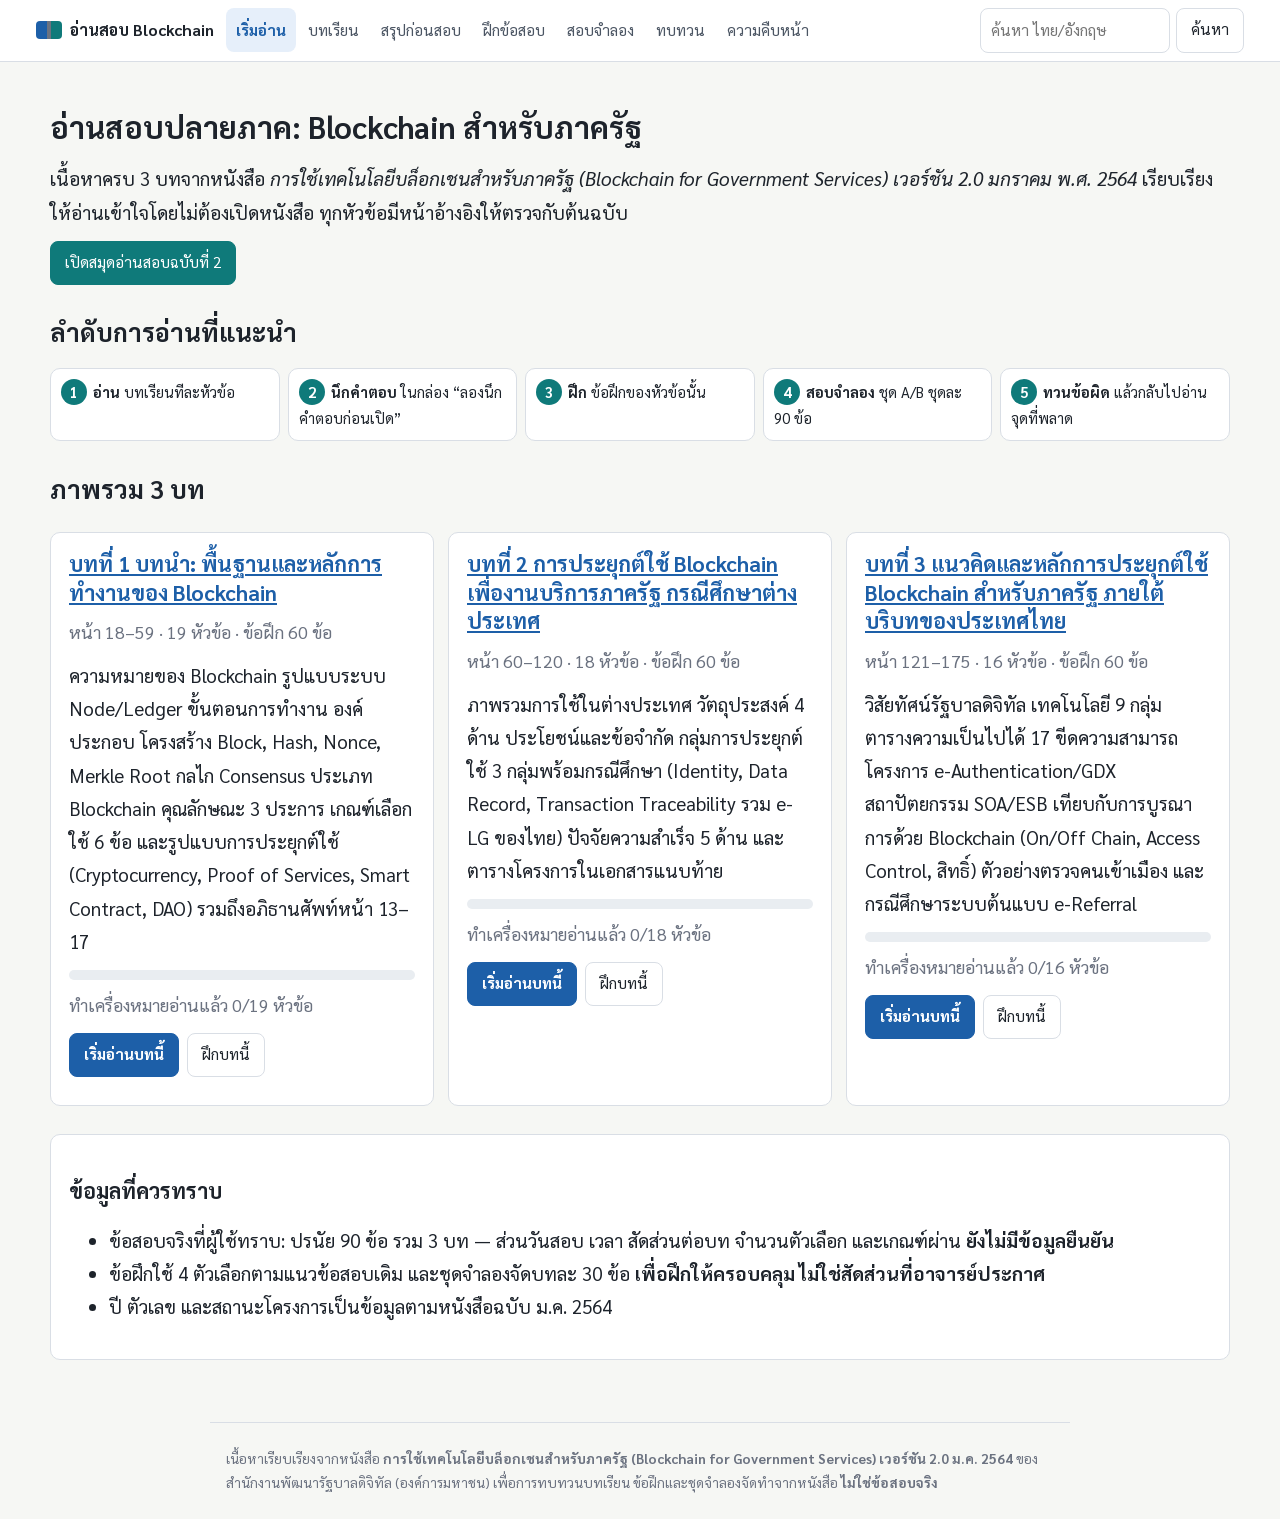
==== commit 443022fc: "feat: Saraban Font" ====
--- a/index.html
+++ b/index.html
@@ -6,6 +6,9 @@
 <title>อ่านสอบ Blockchain ภาครัฐ</title>
 <meta name="description" content="เว็บไซต์อ่านสอบปลายภาคเรื่อง Blockchain จากหนังสือ การใช้เทคโนโลยีบล็อกเชนสำหรับภาครัฐ เวอร์ชัน 2.0 (สพร.) ครบ 3 บท ใช้งานออฟไลน์ได้">
 <link rel="stylesheet" href="./assets/css/styles.css">
+<link rel="preconnect" href="https://fonts.googleapis.com">
+<link rel="preconnect" href="https://fonts.gstatic.com" crossorigin>
+<link rel="stylesheet" href="https://fonts.googleapis.com/css2?family=Sarabun:wght@300;400;500;600;700;800&display=swap">
 <link rel="icon" href="data:image/svg+xml,%3Csvg xmlns='http://www.w3.org/2000/svg' viewBox='0 0 32 32'%3E%3Crect x='2' y='9' width='12' height='14' rx='2' fill='%231d5fa8'/%3E%3Crect x='18' y='9' width='12' height='14' rx='2' fill='%23138a8a'/%3E%3Crect x='13' y='14' width='6' height='4' fill='%23555'/%3E%3C/svg%3E">
 <script src="./assets/js/data/chapters.js" defer></script>
 <script src="./assets/js/data/lessons-ch1.js" defer></script>
--- a/assets/css/styles.css
+++ b/assets/css/styles.css
@@ -1,4 +1,4 @@
-/* styles.css — ธีมสมุดอ่านสอบ (สว่างเป็นหลัก) ใช้ฟอนต์ระบบที่รองรับภาษาไทย ไม่โหลดทรัพยากรภายนอก */
+/* styles.css — ธีมสมุดอ่านสอบ (สว่างเป็นหลัก) */
 :root {
   --bg: #f6f7f4;
   --paper: #ffffff;
@@ -178,7 +178,7 @@
 .tree-row.small .tn { font-size: .68em; }
 .tree-row .tn.data { border-color: var(--teal); background: var(--teal-soft); }
 .formula { display: flex; align-items: center; justify-content: center; gap: 10px; font-weight: 700; margin: 12px 0; font-size: 1.02em; flex-wrap: wrap; }
-.frac { display: inline-flex; flex-direction: column; text-align: center; font-family: ui-monospace, Consolas, monospace; font-size: .9em; }
+.frac { display: inline-flex; flex-direction: column; text-align: center; font-family: inherit; font-size: .9em; }
 .frac span:first-child { border-bottom: 2px solid var(--ink); padding: 0 6px; overflow-wrap: anywhere; }
 .chips, .chips-ol { display: flex; flex-wrap: wrap; gap: 8px; margin: 10px 0; padding: 0; list-style: none; }
 .chip, .chips-ol li { background: var(--primary-soft); color: var(--primary); border-radius: 999px; padding: 4px 12px; font-size: .9em; font-weight: 600; }
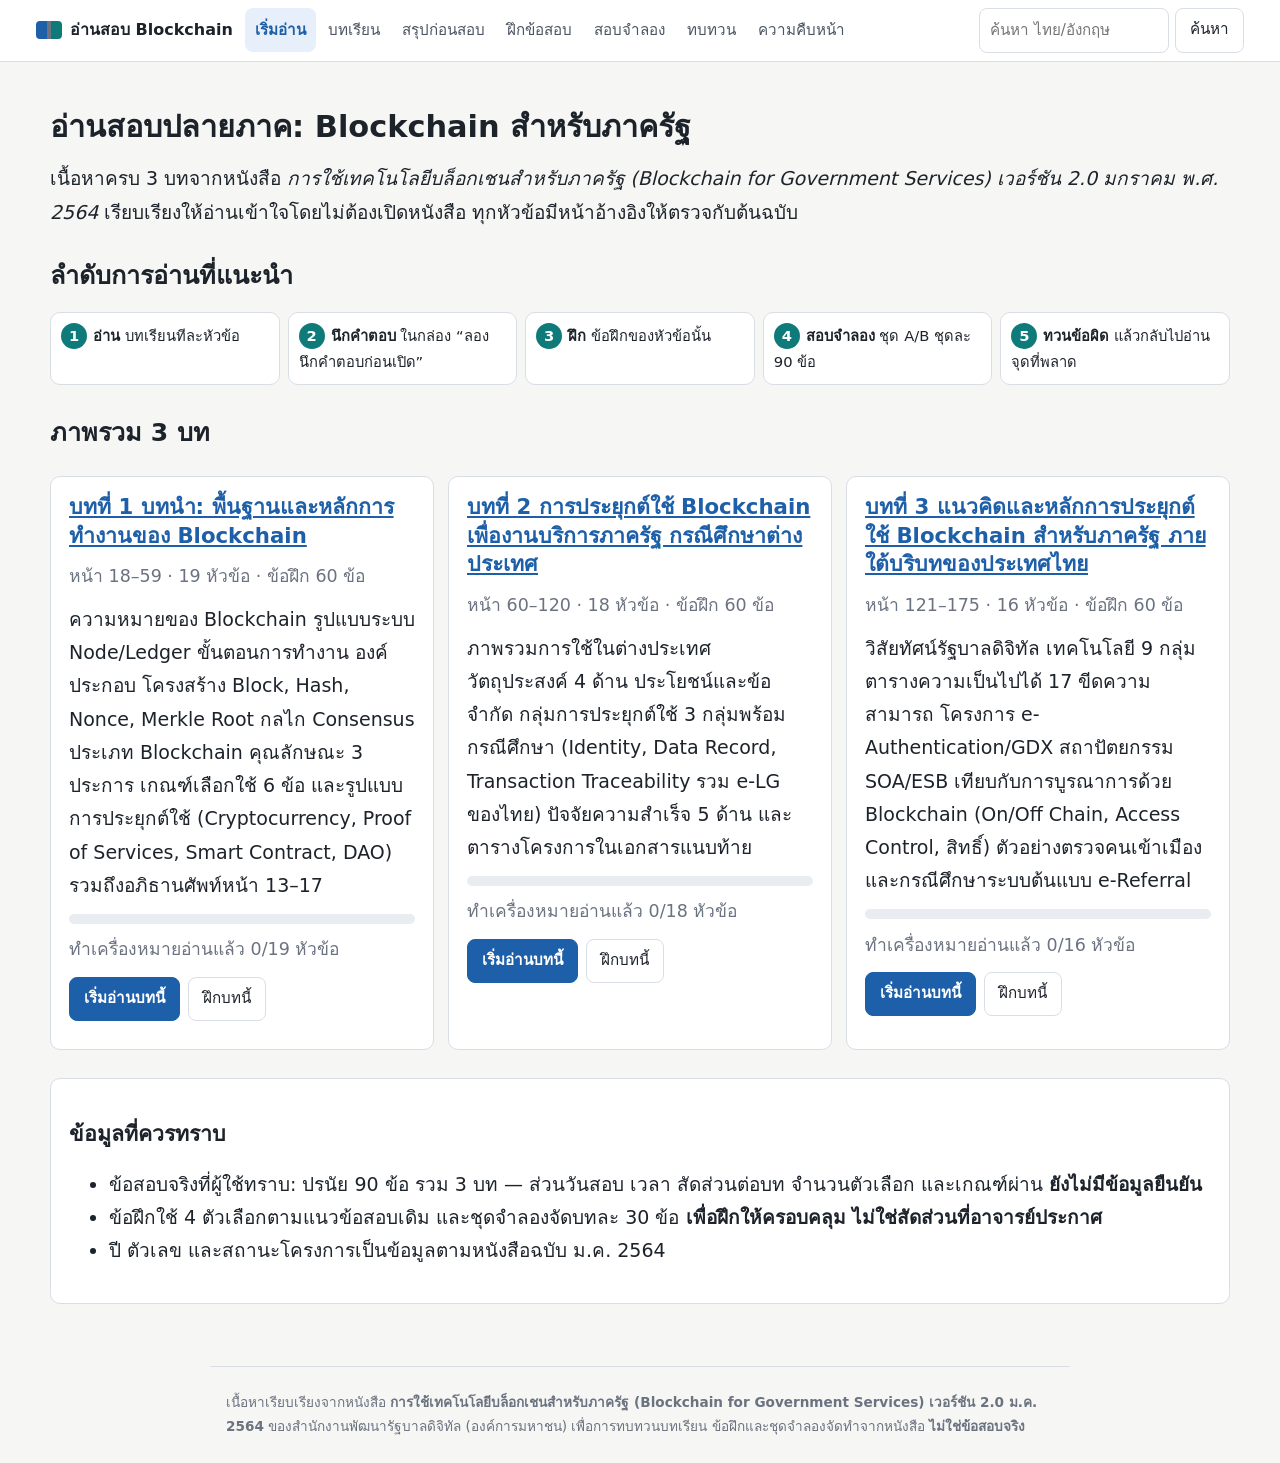
==== commit f4b3a123: "feat: updeat content" ====
--- a/index.html
+++ b/index.html
@@ -6,9 +6,6 @@
 <title>อ่านสอบ Blockchain ภาครัฐ</title>
 <meta name="description" content="เว็บไซต์อ่านสอบปลายภาคเรื่อง Blockchain จากหนังสือ การใช้เทคโนโลยีบล็อกเชนสำหรับภาครัฐ เวอร์ชัน 2.0 (สพร.) ครบ 3 บท ใช้งานออฟไลน์ได้">
 <link rel="stylesheet" href="./assets/css/styles.css">
-<link rel="preconnect" href="https://fonts.googleapis.com">
-<link rel="preconnect" href="https://fonts.gstatic.com" crossorigin>
-<link rel="stylesheet" href="https://fonts.googleapis.com/css2?family=Sarabun:wght@300;400;500;600;700;800&display=swap">
 <link rel="icon" href="data:image/svg+xml,%3Csvg xmlns='http://www.w3.org/2000/svg' viewBox='0 0 32 32'%3E%3Crect x='2' y='9' width='12' height='14' rx='2' fill='%231d5fa8'/%3E%3Crect x='18' y='9' width='12' height='14' rx='2' fill='%23138a8a'/%3E%3Crect x='13' y='14' width='6' height='4' fill='%23555'/%3E%3C/svg%3E">
 <script src="./assets/js/data/chapters.js" defer></script>
 <script src="./assets/js/data/lessons-ch1.js" defer></script>
--- a/assets/css/styles.css
+++ b/assets/css/styles.css
@@ -1,4 +1,4 @@
-/* styles.css — ธีมสมุดอ่านสอบ (สว่างเป็นหลัก) */
+/* styles.css — ธีมสมุดอ่านสอบ (สว่างเป็นหลัก) ใช้ฟอนต์ระบบที่รองรับภาษาไทย ไม่โหลดทรัพยากรภายนอก */
 :root {
   --bg: #f6f7f4;
   --paper: #ffffff;
@@ -178,7 +178,7 @@
 .tree-row.small .tn { font-size: .68em; }
 .tree-row .tn.data { border-color: var(--teal); background: var(--teal-soft); }
 .formula { display: flex; align-items: center; justify-content: center; gap: 10px; font-weight: 700; margin: 12px 0; font-size: 1.02em; flex-wrap: wrap; }
-.frac { display: inline-flex; flex-direction: column; text-align: center; font-family: inherit; font-size: .9em; }
+.frac { display: inline-flex; flex-direction: column; text-align: center; font-family: ui-monospace, Consolas, monospace; font-size: .9em; }
 .frac span:first-child { border-bottom: 2px solid var(--ink); padding: 0 6px; overflow-wrap: anywhere; }
 .chips, .chips-ol { display: flex; flex-wrap: wrap; gap: 8px; margin: 10px 0; padding: 0; list-style: none; }
 .chip, .chips-ol li { background: var(--primary-soft); color: var(--primary); border-radius: 999px; padding: 4px 12px; font-size: .9em; font-weight: 600; }
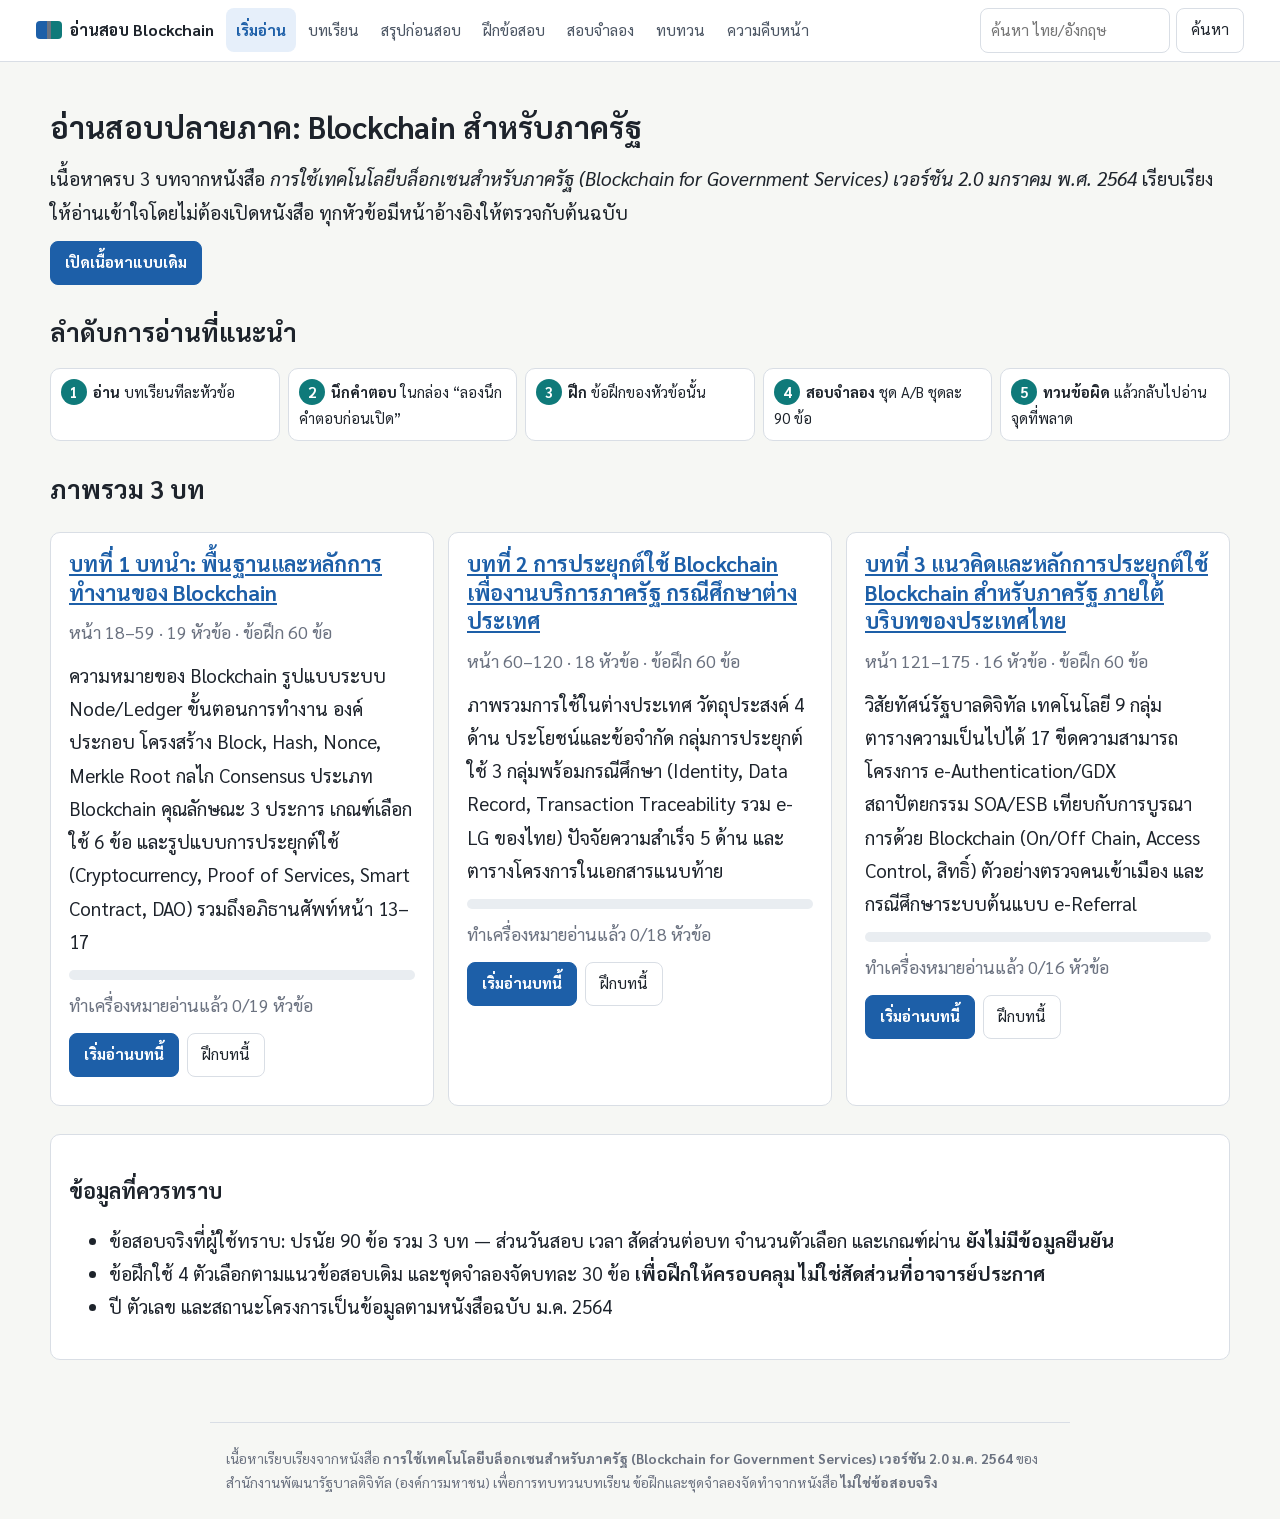
==== commit 1409a16f: "feat: Saraban Font" ====
--- a/index.html
+++ b/index.html
@@ -5,6 +5,9 @@
 <meta name="viewport" content="width=device-width, initial-scale=1">
 <title>อ่านสอบ Blockchain ภาครัฐ</title>
 <meta name="description" content="เว็บไซต์อ่านสอบปลายภาคเรื่อง Blockchain จากหนังสือ การใช้เทคโนโลยีบล็อกเชนสำหรับภาครัฐ เวอร์ชัน 2.0 (สพร.) ครบ 3 บท ใช้งานออฟไลน์ได้">
+<link rel="preconnect" href="https://fonts.googleapis.com">
+<link rel="preconnect" href="https://fonts.gstatic.com" crossorigin>
+<link href="https://fonts.googleapis.com/css2?family=Sarabun:wght@300;400;500;600;700;800&display=swap" rel="stylesheet">
 <link rel="stylesheet" href="./assets/css/styles.css">
 <link rel="icon" href="data:image/svg+xml,%3Csvg xmlns='http://www.w3.org/2000/svg' viewBox='0 0 32 32'%3E%3Crect x='2' y='9' width='12' height='14' rx='2' fill='%231d5fa8'/%3E%3Crect x='18' y='9' width='12' height='14' rx='2' fill='%23138a8a'/%3E%3Crect x='13' y='14' width='6' height='4' fill='%23555'/%3E%3C/svg%3E">
 <script src="./assets/js/data/chapters.js" defer></script>
